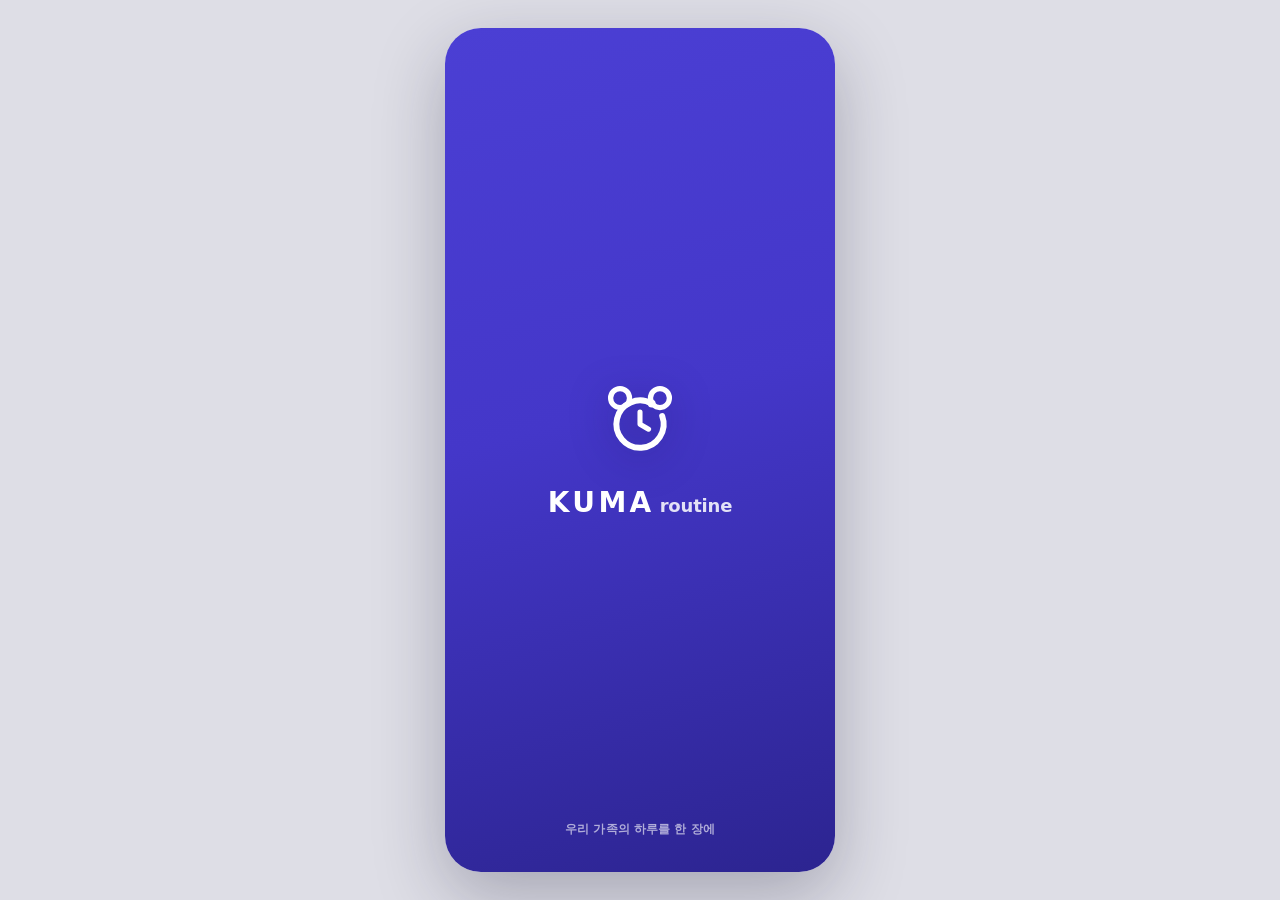
==== index.html @ b3f6759a "갤럭시 워치 지원 — 기기 알림 미러링, 워치 전용 읽기 화면" ====
<!DOCTYPE html>
<html lang="ko">
<head>
<meta charset="utf-8">
<meta name="viewport" content="width=device-width,initial-scale=1,maximum-scale=1,viewport-fit=cover">
<title>KUMA routine · 우리 가족 하루 일정</title>
<meta name="description" content="초등 아이와 학부모가 하루 일정·준비물·할 일·보상을 함께 관리하는 앱">
<meta name="theme-color" content="#4B3FD4" media="(prefers-color-scheme: light)">
<meta name="theme-color" content="#121218" media="(prefers-color-scheme: dark)">
<link rel="manifest" href="./manifest.json">
<link rel="icon" href="./pwa-icon.svg" type="image/svg+xml">
<link rel="apple-touch-icon" href="./apple-touch-icon.png">
<meta name="apple-mobile-web-app-capable" content="yes">
<meta name="apple-mobile-web-app-status-bar-style" content="black-translucent">
<meta name="apple-mobile-web-app-title" content="KUMA routine">
<style>
/* ========== TOKENS ========== */
:root{
  --ink:#17171C; --ink2:#43434E; --muted:#6E6E79; --muted-soft:#9C9CA8; --line:#EAEAF0;
  --bg:#F3F3F6; --paper:#FFFFFF;
  --indigo:#4B3FD4; --indigo-d:#3A2FB0; --indigo-s:#EEECFF;
  --orange:#FF5A00; --orange-s:#FFF0E8;
  --r-s:10px; --r-m:16px; --r-l:22px; --r-xl:28px;
  --sh-1:0 1px 2px rgba(20,20,40,.06);
  --sh-2:0 6px 18px rgba(20,20,40,.10);
  --sh-3:0 -6px 28px rgba(20,20,40,.14);
  --font:'Pretendard','Pretendard Variable',-apple-system,BlinkMacSystemFont,'Apple SD Gothic Neo','Malgun Gothic',system-ui,sans-serif;
  --gutter:64px;
  --tap:44px;
}
*{box-sizing:border-box;-webkit-tap-highlight-color:transparent}
html,body{margin:0;padding:0;height:100%}
body{
  font-family:var(--font); color:var(--ink); background:#DEDEE6;
  display:flex; align-items:center; justify-content:center;
  font-size:15px; line-height:1.45; letter-spacing:-.01em;
}
button{font-family:inherit;border:0;background:none;padding:0;color:inherit;cursor:pointer}
input,textarea,select{font-family:inherit;font-size:15px;color:inherit}

/* ========== PHONE FRAME ========== */
.phone{
  position:relative; width:390px; height:844px; max-height:100vh;
  background:var(--bg); overflow:hidden; display:flex; flex-direction:column;
  box-shadow:0 24px 70px rgba(20,20,50,.28); border-radius:36px;
  -webkit-user-select:none; user-select:none;   /* 앱 UI: 텍스트 선택 방지 */
}
.phone input,.phone textarea,.phone .memo,.phone .fm-code-box,.phone .fm-qr-link,.phone [data-selectable]{
  -webkit-user-select:text; user-select:text;
}
@media (max-width:430px),(max-height:860px){
  body{display:block}
  .phone{
    width:100%;height:100vh;height:100dvh;max-height:none;border-radius:0;box-shadow:none;
    /* 노치·상태바 안전영역 확보 */
    padding-top:env(safe-area-inset-top,0px);
    padding-left:env(safe-area-inset-left,0px);
    padding-right:env(safe-area-inset-right,0px);
  }
}

/* ========== AD ========== */
.ad{
  flex:0 0 auto; height:56px; margin:8px 10px 0; border-radius:var(--r-s);
  background:linear-gradient(180deg,#EEF0F8,#E2E5F1);
  display:flex; align-items:center; justify-content:center;
  font-weight:800; font-size:13px; letter-spacing:.22em; color:#FFF;
  text-shadow:0 1px 0 rgba(120,130,170,.55);
}

/* ========== TOPBAR ========== */
.topbar{
  flex:0 0 auto; position:relative; background:var(--paper);
  padding:10px 12px 20px; display:flex; align-items:flex-start; gap:8px; z-index:40;
}
.icobtn{
  width:44px;height:44px;border-radius:13px;border:1.5px solid var(--line);
  display:flex;align-items:center;justify-content:center;color:var(--ink2);
  background:var(--paper); transition:.16s;
}
.icobtn:active{transform:scale(.93);background:#F6F6FA}
.title-wrap{flex:1;display:flex;flex-direction:column;align-items:center;gap:6px;padding-top:3px}
.daytitle{
  font-size:26px;font-weight:800;color:var(--indigo);letter-spacing:-.02em;
  display:flex;align-items:baseline;gap:7px;line-height:1.1;
}
.daytitle .en{font-size:26px;letter-spacing:.01em}
/* 요일 캐러셀 — 제목과 한 줄로 합친 형태 */
.daybar{display:flex;align-items:center;justify-content:center;gap:10px;width:100%}
.daybar .daytitle{flex:0 0 auto}
.dots{display:flex;align-items:center;gap:0;height:40px;flex:1 1 0;min-width:0;overflow:hidden}
.dots.pre{justify-content:flex-end;
  mask-image:linear-gradient(90deg,transparent 0,rgba(0,0,0,.45) 30%,#000 100%);
  -webkit-mask-image:linear-gradient(90deg,transparent 0,rgba(0,0,0,.45) 30%,#000 100%)}
.dots.post{justify-content:flex-start;
  mask-image:linear-gradient(90deg,#000 0,rgba(0,0,0,.45) 70%,transparent 100%);
  -webkit-mask-image:linear-gradient(90deg,#000 0,rgba(0,0,0,.45) 70%,transparent 100%)}
.dots button{width:15px;height:40px;display:flex;align-items:center;justify-content:center;flex:0 0 auto;transition:.18s}
.dots button::after{content:'';width:6px;height:6px;border-radius:50%;background:#D6D6E2;transition:.2s cubic-bezier(.22,1,.36,1)}
.dots button:active::after{transform:scale(1.5);background:var(--indigo)}
.dots button.has::after{background:#BDBDCE}
.dots button.today::after{background:var(--orange);box-shadow:0 0 0 3px rgba(255,90,0,.16)}
.todaypill{
  position:absolute; left:50%; transform:translateX(-50%); bottom:-13px;
  background:var(--orange); color:#fff; font-weight:800; font-size:11.5px;
  letter-spacing:.14em; padding:0 22px; min-height:34px; display:flex; align-items:center; border-radius:20px;
  box-shadow:0 4px 12px rgba(255,90,0,.42); z-index:41;
}
.todaypill.ghost{background:#fff;color:var(--orange);border:1.5px solid var(--orange);box-shadow:var(--sh-1)}

/* ========== PROFILE STRIP ========== */
.pstrip{
  flex:0 0 auto;background:var(--paper);border-bottom:1px solid var(--line);
  padding:17px 12px 9px;display:flex;gap:8px;align-items:center;z-index:30;
}
.pstrip.hide{display:none}
/* 가족이 셋 이상이면 칩이 한 줄을 다 쓰도록 두 줄로 나눈다.
   flex-direction 만 바꾸면 형제 규칙에 밀리므로 display:block 으로 못박는다. */
.pstrip.two{display:block!important;padding:15px 12px 11px}
.pstrip.two .prow{display:flex;gap:8px;align-items:center;min-width:0;width:100%}
.pstrip.two .prow.sub{margin-top:8px;justify-content:flex-end}
.pstrip.two .prow.sub .dayprog{margin-right:auto}
.pstrip.two .pscroll{flex:1 1 auto;min-width:0}
.pscroll{flex:1;min-width:0;display:flex;gap:7px;align-items:center;overflow-x:auto;
  mask-image:linear-gradient(90deg,#000 0,#000 92%,transparent 100%);
  -webkit-mask-image:linear-gradient(90deg,#000 0,#000 92%,transparent 100%)}
.pscroll::-webkit-scrollbar{height:0}
.plabel.solo{font-size:13px;color:var(--ink2);font-weight:800;letter-spacing:-.01em}
.pchip{
  display:flex;align-items:center;gap:6px;padding:9px 14px 9px 8px;min-height:44px;border-radius:22px;
  background:#F5F5F9;border:1.5px solid transparent;font-size:13px;font-weight:800;color:var(--ink2);
  transition:.18s cubic-bezier(.22,1,.36,1);flex:0 0 auto;white-space:nowrap;
}
.pchip .pav{width:24px;height:24px;border-radius:9px;display:flex;align-items:center;justify-content:center;font-size:14px;background:#fff}
/* 선택 표시 = 테두리 + 컬러 (채움 아님) */
.pchip.on{background:var(--indigo-s);color:var(--indigo);border-color:var(--indigo);box-shadow:none}
.pchip.on .pav{background:#fff}
.pchip.on .me{opacity:.8}
.pchip .me{font-size:9.5px;font-weight:800;opacity:.65;letter-spacing:.04em}
.pstrip .plabel{font-size:10.5px;font-weight:800;color:var(--muted);letter-spacing:.02em;flex:0 0 auto;margin-right:2px}

/* ========== SCREEN ========== */
.stage{flex:1 1 auto;position:relative;overflow:hidden}
.screen{position:absolute;inset:0;overflow-y:auto;overflow-x:hidden;-webkit-overflow-scrolling:touch;display:none}
.screen.on{display:block}
.screen::-webkit-scrollbar{width:0}

/* ========== TIMETABLE ========== */
.tt{position:relative;padding:22px 14px 120px 0}
.tt-gutter{position:absolute;left:0;top:0;width:var(--gutter);height:100%;pointer-events:none}
.ampm{position:absolute;left:0;width:100%;transform:translateY(-50%)}
.ampm .hair{position:absolute;left:0;top:50%;width:390px;height:1px;background:var(--line)}
.ampm b{
  position:absolute;left:8px;display:block;font-size:11px;font-weight:700;color:var(--muted);
  background:var(--bg);padding:1px 0;white-space:nowrap;
}
.ampm b.am{top:-16px} .ampm b.pm{top:4px}

.slots{position:relative;margin-left:var(--gutter);perspective:1000px;perspective-origin:50% 42%}
.card{
  position:relative; border-radius:var(--r-l); padding:12px 16px;
  display:flex; flex-direction:column;
  background:var(--fill,#fff); color:var(--ink-c,#fff);
  box-shadow:var(--sh-1); overflow:hidden;
  transform-origin:50% 50%; will-change:transform,opacity;
  transition:box-shadow .25s ease, filter .25s ease;
}
.card + .card{margin-top:-10px}
.card.focus{box-shadow:0 14px 34px rgba(20,20,50,.20),0 2px 6px rgba(20,20,50,.08)}
.card.empty.focus{box-shadow:0 8px 20px rgba(20,20,50,.10)}
.card:active{filter:brightness(.94)}
.card.empty{
  background:var(--paper); color:var(--muted); border:1.5px solid #EFEFF4;
  align-items:center; justify-content:center; box-shadow:none;
}
.card.empty .t{font-size:17px;font-weight:700;color:#C6C6D0}
.card.ghost-top{background:transparent;border:1.5px dashed #E2E2EA;box-shadow:none}

.card .row{display:flex;align-items:center;gap:8px;width:100%}
.card .bell{width:42px;height:42px;flex:0 0 auto;opacity:.85;display:flex;align-items:center;justify-content:center;margin:-10px;border-radius:12px;transition:.15s;color:inherit}
.card .bell svg{width:21px;height:21px}
.card .bell.off{opacity:.3}
.card .bell:active{background:rgba(255,255,255,.3);transform:scale(.88)}
.card .t{font-size:19px;font-weight:800;letter-spacing:-.01em}
.card .nm{font-size:19px;font-weight:800;letter-spacing:-.02em;max-width:100%;
  display:-webkit-box;-webkit-line-clamp:2;-webkit-box-orient:vertical;overflow:hidden;word-break:keep-all}
.card.reg .nm{width:100%;padding:0 2px}
/* 짧은 일정: 시간과 제목을 한 줄로 */
.card.slim{flex-direction:row;align-items:center;justify-content:flex-start;gap:9px;padding:8px 14px;text-align:left}
.card.slim .row{width:auto;flex:0 0 auto}
.card.slim .t{font-size:15px}
.card.slim .nm{width:auto;flex:1;min-width:0;font-size:15.5px;-webkit-line-clamp:1;text-align:left;padding:0}
.card.slim .bell{position:static!important;width:32px;height:32px;margin:-6px -2px -6px -8px}
.card.slim .row{gap:4px}
.card.slim .bell svg{width:17px;height:17px}
.card.slim .rsz,.card.slim .mid{display:none}
.card.slim + .card.slim{margin-top:-4px}
.card.hashint{padding-bottom:30px}
.card.tall.hashint{padding-bottom:12px}
.card.tall .nm{-webkit-line-clamp:3;text-align:right}
.card .mid{font-size:11.5px;font-weight:700;opacity:.62;align-self:center;margin:auto 0;letter-spacing:.01em}
.card.reg{align-items:center;justify-content:center;text-align:center;gap:2px}
.card.reg .row{justify-content:center}
.card.reg .bell{position:absolute;left:14px;top:12px}
.card.tall{justify-content:space-between}
.card.tall .nm{align-self:flex-end;opacity:.9}
.card.tall .row{justify-content:flex-start}

.card .memo{
  width:100%; margin-top:10px; background:rgba(255,255,255,.62); color:var(--ink);
  border-radius:14px; padding:11px 13px; font-size:13px; line-height:1.55;
  display:none; text-align:left; backdrop-filter:blur(2px);
}
.card.open .memo,.card.imminent .memo{display:block}
.card .memo .lb{font-size:10.5px;font-weight:800;letter-spacing:.1em;color:var(--ink2);opacity:.75;display:block;margin-bottom:4px}
.card .chips{display:flex;flex-wrap:wrap;gap:5px;margin-top:7px}
.chip{background:rgba(0,0,0,.06);border-radius:8px;padding:3px 9px;font-size:12px;font-weight:700}
.chip.done{opacity:.4;text-decoration:line-through}

.morebtn{
  position:absolute;right:8px;top:8px;width:38px;height:34px;border-radius:11px;
  display:flex;align-items:center;justify-content:center;font-size:19px;font-weight:800;
  line-height:0;color:inherit;opacity:.62;transition:.15s;z-index:5;
}
.morebtn:active{background:rgba(255,255,255,.32);opacity:1;transform:scale(.92)}
.card.open,.card.imminent{padding-bottom:40px}
.card.open .morebtn,.card.imminent .morebtn{top:auto;bottom:3px;right:6px}
.card.open .rsz,.card.imminent .rsz{bottom:9px}
.badge-soon{
  position:absolute;right:14px;top:12px;background:var(--orange);color:#fff;
  font-size:10px;font-weight:800;letter-spacing:.06em;padding:3px 9px;border-radius:20px;
  animation:pulse 1.8s ease-in-out infinite;
}
@keyframes pulse{0%,100%{box-shadow:0 0 0 0 rgba(255,90,0,.5)}50%{box-shadow:0 0 0 7px rgba(255,90,0,0)}}
.card.imminent{box-shadow:0 0 0 2.5px var(--orange),var(--sh-2);z-index:30!important}
.card.locked{background:#EFEFF4;color:#9A9AA8;border:1.5px dashed #D8D8E2;align-items:center;justify-content:center;box-shadow:none}
.card .expand{position:absolute;right:16px;bottom:15px;opacity:.55;font-size:10.5px;font-weight:700}
.card.tall .expand{right:auto;left:16px;bottom:17px}

.nowline{position:absolute;left:0;right:0;height:0;z-index:35;pointer-events:none}
.nowline .ln{position:absolute;left:calc(var(--gutter) - 4px);right:0;top:-1.5px;height:3px;background:var(--orange);border-radius:2px}
.nowline .cp{
  position:absolute;left:0;top:-13px;background:var(--orange);color:#fff;
  font-size:12.5px;font-weight:800;font-variant-numeric:tabular-nums;
  padding:4px 10px;border-radius:16px;box-shadow:0 3px 10px rgba(255,90,0,.4);
}

/* ========== GENERIC UI ========== */
.sec{padding:18px 18px 0}
.sec-h{display:flex;align-items:center;justify-content:space-between;margin-bottom:12px}
.sec-h h2{margin:0;font-size:20px;font-weight:800;letter-spacing:-.02em}
.sec-h .sub{font-size:12.5px;color:var(--muted);font-weight:600}
.panel{background:var(--paper);border-radius:var(--r-l);padding:16px;box-shadow:var(--sh-1)}
.btn{
  height:var(--tap);padding:0 18px;border-radius:14px;background:var(--indigo);color:#fff;
  font-weight:800;font-size:15px;display:inline-flex;align-items:center;justify-content:center;gap:6px;
  transition:.15s;
}
.btn:active{transform:scale(.96)}
/* 액션 버튼 체계
   주요 액션 = 인디고 채움 / 보조 = 중립 채움 / 위험 = 빨강 채움
   오렌지는 버튼이 아니라 '지금·시간' 강조에만 쓴다 */
.btn{box-shadow:0 3px 12px rgba(75,63,212,.26)}
.btn.ghost{background:var(--indigo-s);color:var(--indigo);box-shadow:none}
.btn.warm{background:var(--indigo);box-shadow:0 3px 12px rgba(75,63,212,.26)}
.btn.line{background:#ECECF3;border:0;color:var(--ink2);box-shadow:none}
.btn.danger{background:#E0483C;color:#fff;box-shadow:0 3px 12px rgba(224,72,60,.26)}
.btn.full{width:100%}
.btn[disabled]{opacity:.4;pointer-events:none}
.pill{display:inline-flex;align-items:center;gap:5px;padding:5px 11px;border-radius:20px;font-size:12px;font-weight:800}

/* toast */
.toast{
  position:absolute;left:50%;bottom:96px;transform:translate(-50%,14px);
  background:rgba(23,23,28,.94);color:#fff;padding:11px 18px;border-radius:22px;
  font-size:13.5px;font-weight:700;opacity:0;pointer-events:none;transition:.26s;z-index:200;
  max-width:82%;text-align:center;
}
.toast.on{opacity:1;transform:translate(-50%,0)}

/* sheet */
.scrim{position:absolute;inset:0;background:rgba(18,18,32,.42);opacity:0;pointer-events:none;transition:.24s;z-index:100;backdrop-filter:blur(1px)}
.scrim.on{opacity:1;pointer-events:auto}
.sheet{
  position:absolute;left:0;right:0;bottom:0;background:var(--paper);
  border-radius:26px 26px 0 0;box-shadow:var(--sh-3);z-index:110;
  transform:translateY(102%);transition:transform .3s cubic-bezier(.22,1,.36,1);
  max-height:88%;display:flex;flex-direction:column;
}
.sheet.on{transform:translateY(0)}
.sheet .grab{width:38px;height:4px;border-radius:3px;background:#E2E2EA;margin:10px auto 2px;flex:0 0 auto}
.sheet .sh-h{padding:8px 20px 4px;display:flex;align-items:center;justify-content:space-between;flex:0 0 auto}
.sheet .sh-h h3{margin:0;font-size:19px;font-weight:800}
.sheet .sh-b{padding:12px 20px 20px;overflow-y:auto}
.sheet .sh-f{padding:12px 20px calc(20px + env(safe-area-inset-bottom));border-top:1px solid var(--line);display:flex;gap:9px;flex:0 0 auto}

.field{margin-bottom:15px}
.field label{display:block;font-size:12px;font-weight:800;color:var(--ink2);margin-bottom:7px;letter-spacing:-.01em}
.inp{
  width:100%;height:46px;border-radius:13px;border:1.5px solid var(--line);background:#FAFAFC;
  padding:0 13px;font-weight:600;outline:none;transition:.15s;
}
.inp:focus{border-color:var(--indigo);background:#fff}
textarea.inp{height:78px;padding:12px 13px;resize:none;line-height:1.5}
.two{display:grid;grid-template-columns:1fr 1fr;gap:10px}
.swatches{display:flex;gap:9px;flex-wrap:wrap}
.sw{width:38px;height:38px;border-radius:12px;border:3px solid transparent;transition:.15s}
.sw.on{border-color:var(--ink);transform:scale(1.08)}
.toggle-row{display:flex;align-items:center;justify-content:space-between;padding:11px 0;border-bottom:1px solid var(--line)}
.toggle-row:last-child{border-bottom:0}
.toggle-row .tl{font-size:14.5px;font-weight:700}
.toggle-row .td{font-size:11.5px;color:var(--muted);font-weight:600;margin-top:1px}
.sw-tog{width:48px;height:28px;border-radius:16px;background:#DEDEE6;position:relative;transition:.2s;flex:0 0 auto}
.sw-tog::before{content:'';position:absolute;left:-8px;right:-8px;top:-9px;bottom:-9px}
.sw-tog::after{content:'';position:absolute;top:3px;left:3px;width:22px;height:22px;border-radius:50%;background:#fff;box-shadow:var(--sh-1);transition:.2s cubic-bezier(.3,1.4,.5,1)}
.sw-tog.on{background:var(--indigo)}
.sw-tog.on::after{transform:translateX(20px)}
.sw-tog.warm.on{background:var(--orange)}

/* ========== TABBAR ========== */
.tabbar{
  flex:0 0 auto;background:rgba(255,255,255,.94);backdrop-filter:blur(14px);
  border-top:1px solid var(--line);display:flex;z-index:60;
  padding-bottom:env(safe-area-inset-bottom);
}
.tab{flex:1;height:62px;display:flex;flex-direction:column;align-items:center;justify-content:center;gap:2px;color:#9E9EAE;transition:.18s;position:relative}
.tab.on{color:var(--indigo)}
/* 선택 표시 = 테두리 + 컬러 (채움 아님) */
.tab .tico{
  width:50px;height:28px;border-radius:14px;display:flex;align-items:center;justify-content:center;
  position:relative;transition:.22s cubic-bezier(.22,1,.36,1);
  box-shadow:inset 0 0 0 0 var(--indigo);
}
.tab.on .tico{box-shadow:inset 0 0 0 1.7px var(--indigo);background:var(--indigo-s)}
.tab:active .tico{transform:scale(.9)}
.tab .tlb{font-size:10.5px;font-weight:800;letter-spacing:-.01em}
.tab.on .tlb{font-weight:800}
.tab .cnt{position:absolute;top:-3px;right:2px;background:var(--orange);color:#fff;font-size:9.5px;font-weight:800;min-width:16px;height:16px;border-radius:9px;display:flex;align-items:center;justify-content:center;padding:0 4px}

/* drawer */
.drawer{
  position:absolute;left:0;top:0;bottom:0;width:290px;background:var(--paper);z-index:120;
  transform:translateX(-102%);transition:transform .3s cubic-bezier(.22,1,.36,1);
  box-shadow:8px 0 34px rgba(20,20,50,.18);display:flex;flex-direction:column;
}
.drawer.on{transform:translateX(0)}
.who{padding:20px 20px 16px;background:linear-gradient(140deg,var(--indigo),#6D5CF0);color:#fff}
.who .brand{font-size:13px;font-weight:600;letter-spacing:.09em;opacity:.78;margin-bottom:14px;text-transform:uppercase}
.who .brand b{font-weight:800;letter-spacing:.03em}
.who .av{width:52px;height:52px;border-radius:18px;background:rgba(255,255,255,.22);display:flex;align-items:center;justify-content:center;font-size:26px}
.who .nm{font-size:19px;font-weight:800;margin-top:10px}
.who .rl{font-size:12px;opacity:.85;font-weight:600}
.dr-list{padding:12px 12px;overflow-y:auto;flex:1}
.dr-item{display:flex;align-items:center;gap:11px;padding:12px 12px;border-radius:14px;font-weight:700;font-size:14.5px;transition:.15s;width:100%;text-align:left}
.dr-item:active{background:#F4F4F8}
.dr-item .em{width:26px;text-align:center;font-size:17px}
.hr{height:1px;background:var(--line);margin:8px 12px}

.empty-note{text-align:center;padding:34px 20px;color:var(--muted);font-size:13.5px;font-weight:600}
.empty-note .big{font-size:34px;display:block;margin-bottom:8px}

.tt-empty{
  position:absolute;left:0;right:0;top:34%;transform:translateY(-20px);text-align:center;padding:0 34px;
  pointer-events:none;animation:fadeUp .4s cubic-bezier(.22,1,.36,1) both;
}
.tt-empty .big{font-size:40px;display:block;margin-bottom:12px;opacity:.55}
.tt-empty b{display:block;font-size:16.5px;font-weight:800;color:var(--ink2)}
.tt-empty p{margin:8px 0 18px;font-size:13px;line-height:1.6;color:var(--muted);font-weight:600}
.tt-empty .btn{pointer-events:auto}
@keyframes fadeUp{from{opacity:0;transform:translateY(-6px)}to{opacity:1;transform:translateY(-20px)}}

/* ========== VIEW SEGMENT (일/주) ========== */
.vseg{flex:0 0 auto;display:flex;background:#EFEFF4;border-radius:12px;padding:3px}
.vseg button{padding:0 15px;min-height:34px;min-width:44px;border-radius:9px;font-size:12.5px;font-weight:800;color:var(--muted);transition:.18s}
.vseg button.on{background:#fff;color:var(--indigo);box-shadow:var(--sh-1)}

/* ========== WEEK VIEW ========== */
.wk{padding:16px 12px 110px}
.wk-head{display:flex;gap:4px;margin-bottom:8px;position:sticky;top:0;background:var(--bg);padding:4px 4px 6px 30px;z-index:5}
.wk-head .wcol{flex:1;text-align:center}
.wk-head .wd{font-size:12px;font-weight:800;color:var(--ink2)}
.wk-head .wn{font-size:9.5px;font-weight:800;color:var(--muted);letter-spacing:.04em}
.wk-head .wcol.today .wd{color:var(--orange)}
.wk-head .wcol.today .wn{color:var(--orange);opacity:.75}
.wk-head .wcol.sun .wd{color:#E0574B}
.wk-grid{position:relative;display:flex;gap:4px;background:var(--paper);border-radius:var(--r-m);padding:6px 4px 6px 30px;box-shadow:var(--sh-1);overflow:hidden}
.wk-col{flex:1;position:relative}
.wk-col.today{background:linear-gradient(180deg,rgba(255,90,0,.06),rgba(255,90,0,0));border-radius:10px}
.wk-ev{
  position:absolute;left:1px;right:1px;border-radius:7px;padding:4px 3px 3px;
  font-size:9.5px;font-weight:800;line-height:1.15;overflow:hidden;
  background:var(--fill);color:var(--ink-c);text-align:center;
  transition:transform .16s cubic-bezier(.22,1,.36,1);
}
.wk-ev:active{transform:scale(.94)}
.wk-ev .wt{font-size:8px;opacity:.72;font-weight:800;display:block}
.wk-ev.tiny{padding:2px;font-size:8.5px;line-height:1.05}
.wk-ev.tiny .wt{display:none}
.wk-ev.micro{padding:0;font-size:0;min-height:5px;border-radius:4px}
.wk-ev.micro .wt,.wk-ev.micro .rep-dot{display:none}
.wk-ev.wdone{filter:saturate(.4) brightness(1.06)}
.wk-ev.wdone::after{content:'✓';position:absolute;left:2px;top:1px;font-size:9px;font-weight:800;opacity:.85}
.wk-more{
  position:absolute;left:1px;right:1px;bottom:2px;min-height:20px;border-radius:7px;
  background:var(--ink);color:#fff;font-size:9.5px;font-weight:800;opacity:.78;z-index:5;
  display:flex;align-items:center;justify-content:center;transition:.15s;
}
.wk-more:active{opacity:1;transform:scale(.94)}
.wk-ev.lock{background:#EFEFF4;color:#9A9AA8;border:1px dashed #D8D8E2}
.wk-hours{position:absolute;left:0;right:0;top:0;bottom:0;pointer-events:none}
.wk-hours{left:24px;right:4px}
.wk-hours i{position:absolute;left:0;right:0;height:1px;background:#F1F1F6}
.wk-lb{position:absolute;left:0;top:0;bottom:0;width:30px;pointer-events:none;z-index:4}
.wk-lb b{position:absolute;left:3px;font-size:9px;font-weight:800;color:#9E9EAD;transform:translateY(-50%);white-space:nowrap}
.wk-now{position:absolute;left:24px;right:4px;height:2px;background:var(--orange);z-index:6;pointer-events:none;border-radius:2px}
.wk-now::after{content:'';position:absolute;left:-2px;top:-3px;width:8px;height:8px;border-radius:50%;background:var(--orange)}
.wk-legend{display:flex;flex-wrap:wrap;gap:6px;margin-top:12px}
.wk-sum{margin-top:14px;display:grid;grid-template-columns:repeat(3,1fr);gap:8px}
.wk-sum div{background:var(--paper);border-radius:14px;padding:12px 8px;text-align:center;box-shadow:var(--sh-1)}
.wk-sum b{display:block;font-size:19px;font-weight:800;color:var(--indigo)}
.wk-sum span{font-size:10.5px;font-weight:700;color:var(--muted)}

/* ========== 요일 전환 슬라이드 ========== */
@keyframes slideInL{
  from{opacity:0;transform:translateX(38px) scale(.985)}
  to{opacity:1;transform:none}
}
@keyframes slideInR{
  from{opacity:0;transform:translateX(-38px) scale(.985)}
  to{opacity:1;transform:none}
}
.slide-l{animation:slideInL .34s cubic-bezier(.22,1,.36,1) both}
.slide-r{animation:slideInR .34s cubic-bezier(.22,1,.36,1) both}
/* 더 갈 곳이 없을 때 살짝 튕긴다 */
@keyframes bncL{0%{transform:translateX(0)}45%{transform:translateX(-14px)}100%{transform:translateX(0)}}
@keyframes bncR{0%{transform:translateX(0)}45%{transform:translateX(14px)}100%{transform:translateX(0)}}
.bnc-l{animation:bncL .28s cubic-bezier(.22,1,.36,1) both}
.bnc-r{animation:bncR .28s cubic-bezier(.22,1,.36,1) both}
@media (prefers-reduced-motion:reduce){
  .slide-l,.slide-r,.bnc-l,.bnc-r{animation:none}
}

/* 다음 주를 보고 있을 때의 표시 */
.wkpill{
  display:inline-flex;align-items:center;gap:5px;padding:5px 11px;border-radius:13px;
  background:var(--indigo-s);color:var(--indigo);font-size:11px;font-weight:800;letter-spacing:.01em;
  border:1.4px solid var(--indigo);
}
.wkpill.now{background:transparent;color:var(--muted);border-color:var(--line)}
.wknav{display:flex;gap:7px;align-items:center;flex:0 0 auto}
.wknav button{
  padding:6px 12px;border-radius:13px;border:1.5px solid var(--line);background:transparent;
  font-size:11.5px;font-weight:800;color:var(--muted);cursor:pointer;
  transition:.18s cubic-bezier(.22,1,.36,1);white-space:nowrap;
}
.wknav button.on{border-color:var(--indigo);background:var(--indigo-s);color:var(--indigo)}
#phone.th-dark .wknav button{border-color:#33333F}
#phone.th-dark .wknav button.on{border-color:#7A6EEA;background:rgba(122,110,234,.16);color:#B7AEFF}

/* ========== SCHEDULE DONE ========== */
.card.evdone{filter:saturate(.55) brightness(1.04)}
.card.evdone .nm{text-decoration:line-through;text-decoration-thickness:2px;opacity:.66}
.card.evdone .t{opacity:.62}
.card.evdone .expand{right:auto;left:16px}
.card.tall.evdone .expand{left:auto;right:16px}
.donestamp{
  position:absolute;right:12px;top:50%;transform:translateY(-50%) rotate(-8deg);
  width:44px;height:44px;border-radius:50%;display:flex;align-items:center;justify-content:center;
  color:#1E7A50;background:rgba(255,255,255,.82);box-shadow:0 3px 10px rgba(20,60,40,.18);
  z-index:6;pointer-events:none;animation:stampIn .38s cubic-bezier(.34,1.56,.64,1) both;
}
.donestamp svg{width:22px;height:22px}
.card.tall .donestamp{right:16px;top:auto;bottom:14px;transform:rotate(-8deg)}
.card.incol .donestamp{width:26px;height:26px;right:5px;top:5px;transform:rotate(-8deg)}
.card.incol .donestamp svg{width:14px;height:14px}
.card.slim .donestamp{width:28px;height:28px;right:8px}
.card.slim .donestamp svg{width:15px;height:15px}
@keyframes stampIn{0%{opacity:0;transform:translateY(-50%) rotate(-30deg) scale(.4)}
  100%{opacity:1;transform:translateY(-50%) rotate(-8deg) scale(1)}}
.gobtn{
  width:100%;margin-top:10px;min-height:44px;border-radius:14px;
  background:rgba(255,255,255,.72);color:var(--ink);font-size:14px;font-weight:800;
  display:flex;align-items:center;justify-content:center;gap:8px;transition:.18s cubic-bezier(.22,1,.36,1);
}
.gobtn:active{transform:scale(.97)}
.gobtn .ck{width:20px;height:20px;border-radius:7px;border:2px solid currentColor;opacity:.4;position:relative;transition:.18s}
.gobtn.on{background:#3FBF7F;color:#fff}
.gobtn.on .ck{background:#fff;border-color:#fff;opacity:1}
.gobtn.on .ck::after{content:'';position:absolute;left:5.4px;top:1.6px;width:5px;height:10px;
  border:solid #2A9E67;border-width:0 2.4px 2.4px 0;transform:rotate(45deg)}

/* 하루 진행률 */
.dayprog{display:flex;align-items:center;gap:7px;flex:0 0 auto;font-size:10.5px;font-weight:800;color:var(--ink2)}
.dayprog .tk{width:44px;height:5px;border-radius:3px;background:#E4E4EC;overflow:hidden}
.dayprog .fl{height:100%;border-radius:3px;background:#3FBF7F;transition:width .4s cubic-bezier(.22,1,.36,1)}
.dayprog.all{color:#1E7A50}

/* ========== OVERLAP CLUSTER ========== */
.cluster{position:relative;margin-top:-10px}
.cluster:first-child{margin-top:0}
.cluster .card{margin-top:0!important}
.cluster-tag{
  position:absolute;right:6px;top:0;z-index:40;
  background:var(--ink);color:#fff;font-size:9.5px;font-weight:800;letter-spacing:.02em;
  padding:2px 8px;border-radius:20px;opacity:.72;pointer-events:none;
}
.card.incol{border-radius:16px;padding:7px 9px}
.card.incol .t{font-size:13.5px}
.card.incol .nm{font-size:13px;-webkit-line-clamp:2;line-height:1.2}
.card.incol .bell{width:30px;height:30px;margin:-5px -4px -5px -5px}
.card.incol .bell svg{width:16px;height:16px}
.card.incol .expand,.card.incol .mid,.card.incol .rsz,.card.incol .memo{display:none}
.card.incol.open,.card.incol.imminent{padding-bottom:9px}
.card.incol.imminent{box-shadow:0 0 0 2px var(--orange),var(--sh-2)}
.dot-soon{position:absolute;right:7px;top:7px;width:7px;height:7px;border-radius:50%;background:var(--orange);
  box-shadow:0 0 0 2px rgba(255,255,255,.75);animation:pulse 1.8s ease-in-out infinite}

/* 일정 상세 시트 */
.ds-hero{background:var(--fill);color:var(--ink-c);border-radius:var(--r-l);padding:16px 18px;margin:-2px 0 4px}
.ds-time{font-size:12.5px;font-weight:800;opacity:.78;letter-spacing:.01em}
.ds-name{font-size:22px;font-weight:800;letter-spacing:-.02em;margin-top:3px;line-height:1.3}
.ds-meta{font-size:11.5px;font-weight:700;opacity:.72;margin-top:6px}

/* ========== DRAG TO MOVE / RESIZE ========== */
.card.dragging{z-index:200!important;box-shadow:0 22px 50px rgba(20,20,50,.32)!important;opacity:.97!important;
  transition:none!important;cursor:grabbing;overflow:visible!important}
.slots.dragmode .card:not(.dragging){opacity:.5!important;filter:saturate(.7)}
.dragtip{
  position:absolute;left:50%;top:-3px;transform:translate(-50%,-100%);
  background:#4B3FD4;color:#fff;font-size:14px;font-weight:800;padding:7px 15px;border-radius:16px;
  white-space:nowrap;pointer-events:none;z-index:6;
  letter-spacing:-.01em;font-variant-numeric:tabular-nums;
  box-shadow:0 6px 18px rgba(30,20,90,.34);
  text-shadow:0 1px 1px rgba(0,0,0,.22);
}
.dragtip::after{content:'';position:absolute;left:50%;bottom:-5px;transform:translateX(-50%);
  border:6px solid transparent;border-top-color:#4B3FD4;border-bottom:0}
.dragbar{
  background:linear-gradient(180deg,rgba(40,30,140,.94),rgba(40,30,140,0));
  text-shadow:0 1px 2px rgba(0,0,0,.3);font-size:12.5px;
}
.rsz{
  position:absolute;left:50%;bottom:2px;transform:translateX(-50%);
  width:52px;height:20px;display:flex;align-items:center;justify-content:center;
  cursor:ns-resize;opacity:0;transition:opacity .2s;z-index:5;
}
.rsz::before{content:'';width:34px;height:4px;border-radius:3px;background:currentColor;opacity:.42}
.card.open .rsz,.card.imminent .rsz,.card.showhandle .rsz{opacity:1}

.ghostslot{
  position:absolute;left:0;right:0;border-radius:var(--r-l);
  border:2.5px dashed var(--indigo);background:var(--indigo-s);opacity:.6;z-index:1;pointer-events:none;
  transition:top .08s linear,height .08s linear;
}
.dragbar{
  position:absolute;left:0;right:0;top:0;height:34px;z-index:210;pointer-events:none;
  display:flex;align-items:center;justify-content:center;gap:6px;
  background:linear-gradient(180deg,var(--indigo),rgba(75,63,212,0));
  color:#fff;font-size:11.5px;font-weight:800;padding-bottom:8px;
  opacity:0;transition:opacity .2s;
}
.dragbar.on{opacity:1}

/* ========== REPEAT BADGE ========== */
.rep-ico{display:inline-flex;vertical-align:-2px;margin-right:3px;opacity:.7}
.wk-ev .rep-dot{position:absolute;right:2px;top:2px;width:4px;height:4px;border-radius:50%;background:currentColor;opacity:.6}

/* ========== CONTEXT MENU ========== */
.ctx{position:absolute;z-index:150;background:#FFFFFF;
  border-radius:16px;box-shadow:0 12px 40px rgba(20,20,50,.24);overflow:hidden;min-width:186px;
  transform:scale(.9);opacity:0;transform-origin:top center;transition:.18s cubic-bezier(.22,1,.36,1)}
.ctx.on{transform:scale(1);opacity:1}
.ctx button{display:flex;align-items:center;gap:11px;width:100%;padding:12px 15px;font-size:14px;font-weight:700;text-align:left;transition:.12s}
.ctx button:active{background:#F2F2F7}
.ctx button + button{border-top:1px solid #F0F0F5}
.ctx button.danger{color:#D8453A}
.ctx .ico{width:18px;text-align:center;font-size:15px}
.ctx-head{padding:11px 15px 9px;background:#F7F7FB;font-size:11px;font-weight:800;color:var(--muted);letter-spacing:.02em}

/* ========== SUPPLY CHECK ========== */
.chip.pk{cursor:pointer;user-select:none;transition:.16s cubic-bezier(.22,1,.36,1);display:inline-flex;align-items:center;gap:4px;padding:5px 10px;min-height:28px}
.chip.pk:active{transform:scale(.93)}
.chip.pk .bx{width:13px;height:13px;border-radius:4px;border:1.7px solid currentColor;opacity:.4;flex:0 0 auto;position:relative}
.chip.pk.ok{background:rgba(63,191,127,.16);color:#1E7A50;opacity:1}
.chip.pk.ok .bx{background:#3FBF7F;border-color:#3FBF7F;opacity:1}
.chip.pk.ok .bx::after{content:'';position:absolute;left:3.6px;top:.6px;width:3.6px;height:7px;border:solid #fff;border-width:0 1.9px 1.9px 0;transform:rotate(45deg)}
.chip.pk.ok .tx{text-decoration:line-through;opacity:.62}
.prep-bar{display:flex;align-items:center;gap:7px;margin-top:9px;font-size:11px;font-weight:800;color:var(--ink2)}
.prep-bar .track{flex:1;height:5px;border-radius:3px;background:rgba(0,0,0,.10);overflow:hidden}
.prep-bar .fill{height:100%;background:#3FBF7F;border-radius:3px;transition:width .35s cubic-bezier(.22,1,.36,1)}
.prep-bar.done{color:#1E7A50}
</style>
</head>
<body>
<div class="phone" id="phone">

  <div class="ad">AD</div>

  <header class="topbar">
    <button class="icobtn" id="btnMenu" aria-label="메뉴">
      <svg width="18" height="14" viewBox="0 0 18 14" fill="none"><path d="M1 1h16M1 7h16M1 13h16" stroke="currentColor" stroke-width="2" stroke-linecap="round"/></svg>
    </button>
    <div class="title-wrap">
      <button class="daytitle" id="btnDay"><span id="ttKo">월</span><span class="en" id="ttEn">MON</span></button>
      <div class="dots" id="dots"></div>
    </div>
    <button class="icobtn" id="btnAdd" aria-label="일정 추가">
      <svg width="18" height="18" viewBox="0 0 18 18" fill="none"><path d="M9 1v16M1 9h16" stroke="currentColor" stroke-width="2" stroke-linecap="round"/></svg>
    </button>
    <button class="todaypill" id="btnToday">TODAY</button>
  </header>

  <div class="pstrip" id="pstrip"></div>

  <div class="stage" id="stage">
    <section class="screen on" id="sc-time"></section>
    <section class="screen" id="sc-todo"></section>
    <section class="screen" id="sc-reward"></section>
    <section class="screen" id="sc-family"></section>
  </div>

  <nav class="tabbar" id="tabbar"></nav>

  <div class="scrim" id="scrim"></div>
  <aside class="drawer" id="drawer"></aside>
  <div class="sheet" id="sheet"><div class="grab"></div><div class="sh-h"><h3 id="shTitle"></h3></div><div class="sh-b" id="shBody"></div><div class="sh-f" id="shFoot"></div></div>
  <div class="toast" id="toast"></div>
</div>

<script>
/* ================= APP CORE ================= */
const DAYS=[['일','SUN'],['월','MON'],['화','TUE'],['수','WED'],['목','THU'],['금','FRI'],['토','SAT']];
const PALETTE=[
  {k:'sand', fill:'#C9B08A', ink:'#FFFFFF'},
  {k:'wheat',fill:'#DCC9A2', ink:'#FFFFFF'},
  {k:'lime', fill:'#B6DD6E', ink:'#4A6B12'},
  {k:'blue', fill:'#7B96EF', ink:'#1B2E75'},
  {k:'sky',  fill:'#55D2F5', ink:'#0B5A75'},
  {k:'pink', fill:'#EEB6EC', ink:'#7A2A75'},
  {k:'coral',fill:'#FFB4A2', ink:'#8C3620'},
  {k:'sun',  fill:'#FFD166', ink:'#7A5300'},
  {k:'mint', fill:'#A5E6C6', ink:'#186147'}
];
const CFILL=k=>(PALETTE.find(p=>p.k===k)||PALETTE[0]);
const PX_H=96, DAY_S=6*60, DAY_E=23*60;

/* 사용자 입력을 innerHTML에 넣기 전 반드시 통과시킬 것 */
const esc=s=>String(s==null?'':s).replace(/[&<>"']/g,c=>({'&':'&amp;','<':'&lt;','>':'&gt;','"':'&quot;',"'":'&#39;'}[c]));
window.esc=esc;
const pad=n=>String(n).padStart(2,'0');
const toMin=s=>{const[a,b]=s.split(':').map(Number);return a*60+b};
const toStr=m=>pad(Math.floor(m/60))+':'+pad(m%60);
const disp=m=>{let h=Math.floor(m/60),x=h%12;if(x===0)x=12;return x+':'+pad(m%60)};
const uid=()=>Math.random().toString(36).slice(2,9);

/* ── 역할과 권한 ────────────────────────────────────────────────
   역할은 사람에 붙는다. 기기에 붙지 않는다.
   마스터는 그룹에 정확히 한 명이며, 마스터만 권한을 조절할 수 있다.
   perm 이 null 이면 역할 프리셋을 그대로 따른다. */
const PERM_KEYS={
  setCoin:      {t:'코인·보상 걸기',      d:'아이 할 일에 코인을 붙일 수 있어요'},
  editOthers:   {t:'다른 사람 일정 보기·편집', d:'가족의 일정을 열어보고 고칠 수 있어요'},
  approveReward:{t:'보상 승인',          d:'아이가 신청한 보상을 확인해 줄 수 있어요'},
  invite:       {t:'가족 초대하기',       d:'새 가족에게 초대 코드를 발급할 수 있어요'},
  manageMembers:{t:'프로필·권한 관리',    d:'마스터만 할 수 있어요'}
};
const PERM_PRESET={
  master:{setCoin:1,editOthers:1,approveReward:1,invite:1,manageMembers:1},
  parent:{setCoin:1,editOthers:1,approveReward:1,invite:1,manageMembers:0},
  child: {setCoin:0,editOthers:0,approveReward:0,invite:0,manageMembers:0}
};
const ROLE_LABEL={master:'마스터',parent:'부모',child:'아이'};
window.PERM_KEYS=PERM_KEYS; window.PERM_PRESET=PERM_PRESET; window.ROLE_LABEL=ROLE_LABEL;

const SEED={
  onboarded:false,
  theme:'light',
  /* 이 기기의 주인. 동기화되지 않는다 — 기기마다 다른 사람이기 때문. */
  meId:'m1',
  members:[
    {id:'m1',name:'아이',emoji:'🐣',role:'child', uid:null,perm:null,color:'#7B96EF'},
    {id:'m2',name:'부모',emoji:'🌷',role:'master',uid:null,perm:null,color:'#EEB6EC'}
  ],
  inviteCode:'HRK-4821',
  coins:0,
  reward:{mode:'game',realBenefit:'주말 놀이공원 가기',cost:80,tier:null,history:[]},
  schedules:{m1:{},m2:{}},
  todos:[]
};

/* 둘러보기용 예시 데이터 — 온보딩에서 선택했을 때만 주입한다 */
const DEMO={
  schedules:{
   m1:{
    1:[
      {id:'s1',s:'07:00',e:'08:00',t:'기상',c:'sand',alarm:false,memo:'이불 정리하고 물 한 컵 마시기',items:[],secret:false},
      {id:'s2',s:'08:00',e:'13:00',t:'학교',c:'wheat',alarm:false,repeat:true,memo:'5교시 · 급식 있음',items:['실내화','알림장','물통'],secret:false},
      {id:'s3',s:'14:00',e:'15:00',t:'피아노',c:'lime',alarm:true,repeat:true,memo:'체르니 30-12번 연습해가기',items:['악보','연습노트'],secret:false},
      {id:'s4',s:'15:30',e:'16:30',t:'태권도',c:'blue',alarm:true,repeat:true,memo:'이번 주 승급 심사 준비',items:['도복','띠','물통'],secret:false},
      {id:'s5',s:'16:30',e:'17:30',t:'댄스',c:'sky',alarm:true,memo:'발표회 안무 2절까지',items:['댄스화','수건'],secret:false},
      {id:'s6',s:'19:00',e:'20:00',t:'생일선물 사기',c:'coral',alarm:false,memo:'아빠 생일 선물 몰래 사러 가기 🤫',items:[],secret:true,owner:'m2'},
      {id:'s7',s:'21:30',e:'22:30',t:'취침',c:'pink',alarm:true,repeat:true,memo:'양치 · 내일 준비물 챙기기',items:[],secret:false}
    ],
    2:[
      {id:'s8',s:'07:00',e:'08:00',t:'기상',c:'sand',alarm:false,memo:'',items:[],secret:false},
      {id:'s9',s:'08:00',e:'13:00',t:'학교',c:'wheat',alarm:false,memo:'체육 있는 날',items:['체육복'],secret:false},
      {id:'s10',s:'15:00',e:'16:00',t:'수영',c:'sky',alarm:true,memo:'자유형 25m 도전',items:['수영복','수경','수건'],secret:false},
      {id:'s11',s:'21:30',e:'22:30',t:'취침',c:'pink',alarm:true,memo:'',items:[],secret:false}
    ],
    3:[
      {id:'s12',s:'07:00',e:'08:00',t:'기상',c:'sand',alarm:false,memo:'',items:[],secret:false},
      {id:'s13',s:'08:00',e:'13:00',t:'학교',c:'wheat',alarm:false,memo:'',items:['알림장'],secret:false},
      {id:'s14',s:'14:00',e:'15:00',t:'피아노',c:'lime',alarm:true,memo:'',items:['악보'],secret:false},
      {id:'s15',s:'16:00',e:'17:30',t:'미술',c:'sun',alarm:true,memo:'수채화 도구 챙기기',items:['물감','붓','앞치마'],secret:false},
      {id:'s16',s:'21:30',e:'22:30',t:'취침',c:'pink',alarm:true,memo:'',items:[],secret:false}
    ],
    4:[
      {id:'s17',s:'07:00',e:'08:00',t:'기상',c:'sand',alarm:false,memo:'',items:[],secret:false},
      {id:'s18',s:'08:00',e:'13:00',t:'학교',c:'wheat',alarm:false,memo:'',items:[],secret:false},
      {id:'s19',s:'15:30',e:'16:30',t:'태권도',c:'blue',alarm:true,memo:'',items:['도복'],secret:false},
      {id:'s20',s:'21:30',e:'22:30',t:'취침',c:'pink',alarm:true,memo:'',items:[],secret:false}
    ],
    5:[
      {id:'s21',s:'07:00',e:'08:00',t:'기상',c:'sand',alarm:false,memo:'',items:[],secret:false},
      {id:'s22',s:'08:00',e:'13:00',t:'학교',c:'wheat',alarm:false,memo:'',items:[],secret:false},
      {id:'s23',s:'14:00',e:'15:30',t:'영어',c:'mint',alarm:true,memo:'단어 시험 20개',items:['단어장'],secret:false},
      {id:'s24',s:'21:30',e:'22:30',t:'취침',c:'pink',alarm:true,memo:'',items:[],secret:false}
    ],
    6:[
      {id:'s25',s:'09:00',e:'10:00',t:'기상',c:'sand',alarm:false,memo:'',items:[],secret:false},
      {id:'s26',s:'11:00',e:'13:00',t:'도서관',c:'mint',alarm:true,memo:'독서록 2권 쓰기',items:['대출카드','독서록'],secret:false},
      {id:'s27',s:'22:00',e:'23:00',t:'취침',c:'pink',alarm:false,memo:'',items:[],secret:false}
    ],
    0:[
      {id:'s28',s:'09:00',e:'10:00',t:'기상',c:'sand',alarm:false,memo:'',items:[],secret:false},
      {id:'s29',s:'14:00',e:'17:00',t:'가족 나들이',c:'coral',alarm:true,memo:'날씨 확인하고 모자 챙기기',items:['모자','물통','간식'],secret:false},
      {id:'s30',s:'21:30',e:'22:30',t:'취침',c:'pink',alarm:true,memo:'',items:[],secret:false}
    ]
   },
   m2:{
    1:[
      {id:'p1',s:'07:00',e:'08:30',t:'아침 준비',c:'sand',alarm:false,memo:'루아 등교 도시락',items:[],secret:false,owner:'m2'},
      {id:'p2',s:'09:30',e:'18:00',t:'출근',c:'blue',alarm:true,memo:'11시 팀 리뷰',items:['노트북'],secret:false,owner:'m2'},
      {id:'p3',s:'18:30',e:'19:30',t:'저녁 준비',c:'coral',alarm:false,memo:'',items:[],secret:false,owner:'m2'},
      {id:'p4',s:'21:00',e:'22:00',t:'요가',c:'mint',alarm:true,memo:'매트 챙기기',items:['요가매트'],secret:false,owner:'m2'}
    ],
    2:[
      {id:'p5',s:'09:30',e:'18:00',t:'출근',c:'blue',alarm:true,memo:'',items:[],secret:false,owner:'m2'},
      {id:'p6',s:'19:30',e:'20:30',t:'장보기',c:'sun',alarm:false,memo:'우유·계란·과일',items:[],secret:false,owner:'m2'},
      {id:'p7',s:'21:00',e:'22:00',t:'루아 숙제 봐주기',c:'lime',alarm:true,memo:'',items:[],secret:false,owner:'m2'}
    ],
    3:[
      {id:'p8',s:'09:30',e:'18:00',t:'출근',c:'blue',alarm:true,memo:'',items:[],secret:false,owner:'m2'},
      {id:'p9',s:'20:00',e:'21:00',t:'아빠 생일 준비',c:'pink',alarm:true,memo:'케이크 예약하기 🤫',items:[],secret:true,owner:'m2'}
    ],
    4:[
      {id:'p10',s:'09:30',e:'18:00',t:'출근',c:'blue',alarm:true,memo:'',items:[],secret:false,owner:'m2'},
      {id:'p11',s:'19:00',e:'20:00',t:'학부모 상담',c:'coral',alarm:true,memo:'담임 선생님 전화 상담',items:[],secret:false,owner:'m2'}
    ],
    5:[
      {id:'p12',s:'09:30',e:'17:00',t:'출근',c:'blue',alarm:true,memo:'금요일 조기 퇴근',items:[],secret:false,owner:'m2'},
      {id:'p13',s:'20:00',e:'22:00',t:'가족 영화의 밤',c:'sun',alarm:true,memo:'',items:[],secret:false,owner:'m2'}
    ],
    6:[
      {id:'p14',s:'10:00',e:'12:00',t:'대청소',c:'mint',alarm:false,memo:'',items:[],secret:false,owner:'m2'},
      {id:'p15',s:'15:00',e:'16:30',t:'카페에서 책읽기',c:'wheat',alarm:false,memo:'나만의 시간',items:[],secret:false,owner:'m2'}
    ],
    0:[
      {id:'p16',s:'14:00',e:'17:00',t:'가족 나들이',c:'coral',alarm:true,memo:'날씨 확인하고 모자 챙기기',items:['모자','물통','간식'],secret:false,owner:'m2'},
      {id:'p17',s:'20:00',e:'21:00',t:'다음 주 일정 정리',c:'lime',alarm:true,memo:'',items:[],secret:false,owner:'m2'}
    ]
   },
   m3:{
    1:[{id:'d1',s:'08:00',e:'19:00',t:'출근',c:'wheat',alarm:false,memo:'',items:[],secret:false,owner:'m3'}],
    6:[{id:'d2',s:'07:00',e:'09:00',t:'조기축구',c:'lime',alarm:true,memo:'',items:['축구화'],secret:false,owner:'m3'}]
   }
  },
  todos:[
    {id:'t1',day:1,text:'수학 문제집 3쪽 풀기',coin:15,done:true,secret:false,owner:'m2'},
    {id:'t2',day:1,text:'피아노 30분 연습',coin:20,done:true,secret:false,owner:'m2'},
    {id:'t3',day:1,text:'방 정리하기',coin:10,done:false,secret:false,owner:'m2'},
    {id:'t4',day:1,text:'독서 20분',coin:15,done:false,secret:false,owner:'m1'},
    {id:'t5',day:1,text:'아빠 생일카드 만들기',coin:25,done:false,secret:true,owner:'m1'},
    {id:'t6',day:2,text:'영어 단어 20개 외우기',coin:20,done:false,secret:false,owner:'m2'},
    {id:'t7',day:2,text:'수영 가방 미리 챙기기',coin:10,done:false,secret:false,owner:'m1'},
    {id:'t8',day:6,text:'독서록 2권 쓰기',coin:20,done:false,secret:false,owner:'m2'},
    {id:'t9',day:6,text:'주말 계획 세우기',coin:10,done:true,secret:false,owner:'m1'},
    {id:'t10',day:0,text:'나들이 가방 챙기기',coin:15,done:false,secret:false,owner:'m2'},
    {id:'t11',day:0,text:'일기 쓰기',coin:15,done:false,secret:false,owner:'m2'},
    {id:'t12',day:0,text:'다음 주 준비물 확인',coin:10,done:true,secret:false,owner:'m1'},
    {id:'u1',day:1,for:'m2',text:'루아 태권도 도복 세탁',coin:0,done:false,secret:false,owner:'m2'},
    {id:'u2',day:1,for:'m2',text:'관리비 납부',coin:0,done:true,secret:false,owner:'m2'},
    {id:'u3',day:1,for:'m2',text:'건강검진 예약하기',coin:0,done:false,secret:true,owner:'m2'},
    {id:'u4',day:0,for:'m2',text:'나들이 도시락 준비',coin:0,done:false,secret:false,owner:'m2'},
    {id:'u5',day:0,for:'m2',text:'다음 주 식단 짜기',coin:0,done:false,secret:false,owner:'m2'}
  ]
};
window.DEMO=DEMO;

const App={
  state:JSON.parse(JSON.stringify(SEED)),
  day:new Date().getDay(),
  today:new Date().getDay(),
  now:new Date().getHours()*60+new Date().getMinutes(),
  simNow:null,
  tab:'time',
  openCard:null,

  viewMember:null,
  view:'day',
  packed:{},
  nowMin(){return this.simNow!==null?this.simNow:(new Date().getHours()*60+new Date().getMinutes())},

  /* ── 신원 ───────────────────────────────────────────────
     "나"는 기기가 기억한다. 역할에서 파생하지 않는다. */
  meId(){
    const s=this.state;
    if(s.meId && (s.members||[]).some(m=>m.id===s.meId)) return s.meId;
    return ((s.members||[])[0]||{}).id||'m1';
  },
  me(){ return this.member(this.meId()); },
  member(id){ return this.state.members.find(m=>m.id===(id||this.vm()))||this.state.members[0]; },
  roleOf(id){ const m=this.member(id); return (m&&m.role)||'child'; },
  masterMember(){ return (this.state.members||[]).find(m=>m.role==='master')||null; },
  isMaster(){ return this.roleOf(this.meId())==='master'; },

  /* ── 권한 ─────────────────────────────────────────────── */
  permOf(m){
    if(typeof m==='string') m=this.member(m);
    const base=PERM_PRESET[(m&&m.role)||'child']||PERM_PRESET.child;
    return Object.assign({},base,(m&&m.perm)||{});
  },
  can(k){
    const m=this.me();
    if(!m) return false;
    if(m.role==='master') return true;      // 마스터는 항상 전권
    return !!this.permOf(m)[k];
  },
  /* 다른 사람 프로필로 전환해서 볼 수 있는가 */
  canSwitchMember(){ return this.can('editOthers'); },

  canSee(o){ if(!o.secret) return true; return o.owner===this.meId(); },
  vm(){
    if(!this.canSwitchMember()) return this.meId();
    const v=this.viewMember;
    return (v&&(this.state.members||[]).some(m=>m.id===v))?v:this.meId();
  },
  sched(id){ const k=id||this.vm(); return (this.state.schedules[k]=this.state.schedules[k]||{}); },

  /* ── 이번 주 / 다음 주 ─────────────────────────────────────
     요일(0~6)을 키로 쓰던 구조를 그대로 두고, 다음 주는 'n0'~'n6' 에 담는다.
     매주 반복하는 일정은 이번 주 자리에만 저장하고 다음 주에는 겹쳐 보여준다.
     한 주가 지나면 rollWeeks() 가 다음 주를 이번 주 자리로 내린다. */
  week:0,
  dk(day,w){
    const d=(day===undefined?this.day:day);
    const ww=(w===undefined?this.week:w);
    return ww ? ('n'+d) : String(d);
  },
  hideKey(day,id,mid){ return (mid||this.vm())+'|'+(day===undefined?this.day:day)+'|'+id; },
  isHiddenNext(day,id,mid){ return !!(this.state.hiddenNext||{})[this.hideKey(day,id,mid)]; },

  /* 화면에 그릴 목록 — 다음 주에는 반복 일정을 얹어서 돌려준다 */
  evs(day,w,mid){
    const d=(day===undefined?this.day:day);
    const ww=(w===undefined?this.week:w);
    const S=this.sched(mid);
    const own=S[this.dk(d,ww)]||[];
    if(!ww) return own;
    const rep=(S[String(d)]||[]).filter(e=>e.repeat&&!this.isHiddenNext(d,e.id,mid));
    return rep.concat(own);
  },
  /* 쓰기용 자리 — 지금 보고 있는 주의 바구니 */
  bucket(day,w,mid){
    const S=this.sched(mid), k=this.dk(day,w);
    return (S[k]=S[k]||[]);
  },
  /* 이 일정이 지금 주에서 "빌려온" 반복 일정인가 (다음 주에서 원본을 건드리게 됨) */
  isBorrowed(id,day,w){
    const ww=(w===undefined?this.week:w);
    if(!ww) return false;
    return !((this.sched()[this.dk(day,ww)]||[]).some(e=>e.id===id));
  },

  todosOf(day,w){
    const k=this.vm(), ww=(w===undefined?this.week:w);
    return this.state.todos.filter(t=>(t.for||this.defaultTodoOwner())===k&&t.day===day&&(t.w||0)===ww);
  },
  defaultTodoOwner(){ const c=(this.state.members||[]).find(m=>m.role==='child'); return c?c.id:'m1'; },
  /* 코인은 아이의 할 일에만 걸 수 있고, 걸 권한이 있어야 한다 */
  canSetCoin(){ return this.can('setCoin')&&this.roleOf(this.vm())==='child'; },

  /* ── 주 넘김 ────────────────────────────────────────────
     한 주가 지나면 "다음 주"에 넣어둔 일정이 "이번 주"가 되어야 한다.
     기준선(weekAnchor)은 동기화되므로 여러 기기가 같은 결과를 낸다. */
  mondayOf(dt){ const x=new Date(dt); x.setHours(0,0,0,0); x.setDate(x.getDate()-((x.getDay()+6)%7)); return x; },
  isoDay(dt){ const p=n=>String(n).padStart(2,'0');
    return dt.getFullYear()+'-'+p(dt.getMonth()+1)+'-'+p(dt.getDate()); },
  rollWeeks(){
    const s=this.state, mon=this.mondayOf(new Date()), cur=this.isoDay(mon);
    if(!s.weekAnchor){ s.weekAnchor=cur; return 0; }
    if(s.weekAnchor===cur) return 0;
    const prev=new Date(s.weekAnchor+'T00:00:00');
    const diff=Math.round((mon-prev)/604800000);

    /* 지난 주 기록은 리포트를 위해 한 주치만 남긴다 */
    s.archive={at:s.weekAnchor,todos:JSON.parse(JSON.stringify(s.todos||[])),doneEv:s.doneEv||{}};

    Object.keys(s.schedules||{}).forEach(mid=>{
      const map=s.schedules[mid]||{};
      for(let d=0;d<7;d++){
        const keep=(map[String(d)]||[]).filter(e=>e.repeat);   // 반복만 살아남는다
        const next=(diff===1)?(map['n'+d]||[]):[];             // 두 주 이상 지났으면 다음 주도 옛것
        map[String(d)]=keep.concat(next);
        delete map['n'+d];
      }
    });
    s.todos=(diff===1)
      ? (s.todos||[]).filter(t=>(t.w||0)===1).map(t=>{ t.w=0; t.done=false; return t; })
      : [];
    s.doneEv={}; s.hiddenNext={};
    s.weekAnchor=cur;
    this.week=0;
    return diff;
  },

  /* ── 상태 정합성 보정 ───────────────────────────────────
     예전 저장본(role 토글 방식)에서 올라오는 경우와
     동기화로 멤버 목록이 바뀐 경우를 모두 여기서 흡수한다. */
  migrate(){
    const s=this.state;
    if(!Array.isArray(s.members)||!s.members.length){
      s.members=JSON.parse(JSON.stringify(SEED.members));
    }
    s.members=s.members.map(m=>Object.assign({role:'child',uid:null,perm:null},m));

    /* 역할 토글 → 멤버 참조 (1회성 이관) */
    if(!s.meId) s.meId = (s.role==='master') ? 'm2' : 'm1';
    if(!s.members.some(m=>m.id===s.meId)) s.meId=s.members[0].id;
    delete s.role; delete s.me;

    /* 마스터는 정확히 한 명 */
    const masters=s.members.filter(m=>m.role==='master');
    if(!masters.length){
      const cand=s.members.find(m=>m.id===s.meId)||s.members[0];
      cand.role='master';
    }else if(masters.length>1){
      masters.slice(1).forEach(m=>{ m.role='parent'; });
    }

    s.schedules=s.schedules||{};
    s.members.forEach(m=>{ s.schedules[m.id]=s.schedules[m.id]||{}; });
    if(this.viewMember&&!s.members.some(m=>m.id===this.viewMember)) this.viewMember=null;
    return this;
  },

  /* 새 멤버 만들기 — 마스터는 여기서 만들 수 없다 */
  newMember({name,emoji,role,color}={}){
    const s=this.state;
    let n=1; while(s.members.some(m=>m.id==='m'+n)) n++;
    const id='m'+n;
    const palette=['#7B96EF','#EEB6EC','#8FD3A8','#F3C57B','#B4A7F0','#7FC8E8'];
    const m={id,name:name||'가족',emoji:emoji||'🙂',
      role:(role==='parent'?'parent':'child'),uid:null,perm:null,
      color:color||palette[s.members.length%palette.length]};
    s.members.push(m);
    s.schedules[id]=s.schedules[id]||{};
    return m;
  },

  /* 배포된 앱 주소 (file:// 로 열면 GitHub Pages 주소로 폴백) */
  appUrl(){
    try{
      if(location.protocol.startsWith('http')){
        let u=location.origin+location.pathname;
        return u.replace(/index\.html$/,'');
      }
    }catch(e){}
    return 'https://kuma-go.github.io/kuma-routine/';
  },

  /* ---------- 가족끼리 데이터 주고받기 ----------
     서버가 없으므로 상태를 문자열로 만들어 카톡 등으로 전달한다. */
  exportCode(){
    const d={v:1,at:new Date().toISOString(),
      members:this.state.members, schedules:this.state.schedules,
      todos:this.state.todos, reward:this.state.reward, coins:this.state.coins,
      inviteCode:this.state.inviteCode};
    const json=JSON.stringify(d);
    const b64=btoa(unescape(encodeURIComponent(json)));
    return 'KUMA1:'+b64;
  },
  importCode(str){
    const t=String(str||'').trim().replace(/\s+/g,'');
    if(!t.startsWith('KUMA1:')) return {ok:false,msg:'KUMA 코드가 아니에요'};
    try{
      const json=decodeURIComponent(escape(atob(t.slice(6))));
      const d=JSON.parse(json);
      if(!d||!d.schedules) return {ok:false,msg:'코드가 손상됐어요'};
      const n=(d.members||[]).length;
      const sc=Object.keys(d.schedules||{}).reduce((a,k)=>a+Object.keys(d.schedules[k]||{}).reduce((b,x)=>b+(d.schedules[k][x]||[]).length,0),0);
      return {ok:true,data:d,members:n,schedules:sc,todos:(d.todos||[]).length,at:d.at};
    }catch(e){ return {ok:false,msg:'코드를 읽지 못했어요'}; }
  },
  applyImported(d){
    if(d.members&&d.members.length) this.state.members=d.members;
    if(d.schedules) this.state.schedules=d.schedules;
    if(d.todos) this.state.todos=d.todos;
    if(d.reward) this.state.reward=d.reward;
    if(typeof d.coins==='number') this.state.coins=d.coins;
    if(d.inviteCode) this.state.inviteCode=d.inviteCode;
    this.state.onboarded=true;
    /* 남의 기기에서 온 묶음이라 uid 바인딩은 의미가 없다 — 끊고 시작한다 */
    (this.state.members||[]).forEach(m=>{ m.uid=null; });
    this.viewMember=null; this.openCard=null;
    this.migrate();
    this.save(); this.render();
  },

  /* 둘러보기용 예시 데이터 주입 (온보딩에서 선택했을 때만) */
  applyDemo(){
    const d=JSON.parse(JSON.stringify(DEMO));
    if(!this.state.members.some(m=>m.id==='m3'))
      this.state.members.push({id:'m3',name:'아빠',emoji:'🐻',role:'parent',uid:null,perm:null,color:'#C9B08A'});
    this.state.schedules=d.schedules;
    this.state.todos=d.todos;
    this.state.coins=120;
    this.state.demo=true;
    this.save();
  },
  hasAnyData(){
    const s=this.state.schedules||{};
    const anySched=Object.keys(s).some(k=>Object.keys(s[k]||{}).some(d=>(s[k][d]||[]).length));
    return anySched||(this.state.todos||[]).length>0;
  },

  /* 그룹에 합류할 때, 이 기기에 있던 일정·할 일을 내 프로필 밑으로 옮긴다.
     남의 프로필 데이터까지 끌고 가지 않도록 "내 것"만 추린다. */
  localBundle(){
    const s=this.state, out={schedules:{},todos:[]};
    const mine=new Set([s.meId,...(s.members||[]).map(m=>m.id)]);
    let nSched=0;
    Object.keys(s.schedules||{}).forEach(k=>{
      if(!mine.has(k)) return;
      Object.keys(s.schedules[k]||{}).forEach(d=>{
        const list=s.schedules[k][d]||[];
        if(!list.length) return;
        (out.schedules[d]=out.schedules[d]||[]).push(...JSON.parse(JSON.stringify(list)));
        nSched+=list.length;
      });
    });
    out.todos=JSON.parse(JSON.stringify(s.todos||[]));
    out.count=nSched+out.todos.length;
    return out;
  },
  /* 위에서 추린 묶음을 지정한 멤버 밑으로 붙인다 (기존 그룹 데이터는 지우지 않는다) */
  mergeBundleInto(bundle,memberId){
    if(!bundle) return 0;
    const s=this.state, id=memberId||this.meId();
    const tag=x=>{ x.id='mg'+Math.random().toString(36).slice(2,9); return x; };
    let n=0;
    s.schedules[id]=s.schedules[id]||{};
    Object.keys(bundle.schedules||{}).forEach(d=>{
      const dst=(s.schedules[id][d]=s.schedules[id][d]||[]);
      (bundle.schedules[d]||[]).forEach(ev=>{ ev=tag(ev); ev.owner=id; dst.push(ev); n++; });
    });
    (bundle.todos||[]).forEach(t=>{ t=tag(t); t.for=id; t.owner=id; s.todos.push(t); n++; });
    return n;
  },

  save(){ try{localStorage.setItem('haruk',JSON.stringify(this.state))}catch(e){} },
  load(){
    try{const r=localStorage.getItem('haruk'); if(r)this.state=Object.assign(this.state,JSON.parse(r));}catch(e){}
    this.rollWeeks();
    this.migrate();
  },

  toast(msg){
    const t=document.getElementById('toast');
    t.textContent=msg; t.classList.add('on');
    clearTimeout(this._tt); this._tt=setTimeout(()=>t.classList.remove('on'),2000);
  },
  haptic(){ if(navigator.vibrate)navigator.vibrate(12); window.ModSound && ModSound.play('tap'); },

  go(tab){
    this.tab=tab;
    document.querySelectorAll('.screen').forEach(s=>s.classList.remove('on'));
    document.getElementById('sc-'+tab).classList.add('on');
    this.renderTabs(); this.render();
  },

  render(){
    if(this.tab==='time') this.view==='week'?this.renderWeek():this.renderTime();
    if(this.tab==='todo'&&window.ModTodo) ModTodo.render(document.getElementById('sc-todo'));
    if(this.tab==='reward'&&window.ModReward) ModReward.render(document.getElementById('sc-reward'));
    if(this.tab==='family'&&window.ModFamily) ModFamily.render(document.getElementById('sc-family'));
    this.renderHeader(); this.renderTabs();
  },

  renderHeader(){
    const w=document.querySelector('.title-wrap');
    const p=document.getElementById('btnToday');
    const isTime=this.tab==='time';
    if(isTime&&this.view==='week'){
      w.innerHTML=`<div class="daytitle">${this.week?'다음 주':'이번 주'} <span class="en">WEEK</span></div>
        <div style="font-size:11px;font-weight:700;color:var(--muted);margin-top:-2px">${esc(this.member().name)}의 한 주</div>`;
      p.style.display=''; p.textContent=this.week?'이번 주':'TODAY';
      p.classList.toggle('ghost',!!this.week);
      w.onclick=null; if(!this.week) p.style.display='none';
      document.getElementById('btnAdd').style.visibility='visible';
      this.renderStrip(); return;
    }
    if(isTime){
      const dot=i=>`<button data-d="${i}" class="${this.evs(i).length?'has':''} ${!this.week&&i===this.today?'today':''}" aria-label="${DAYS[i][0]}요일"></button>`;
      const pre=DAYS.map((_,i)=>i).filter(i=>i<this.day).map(dot).join('');
      const post=DAYS.map((_,i)=>i).filter(i=>i>this.day).map(dot).join('');
      w.innerHTML=`<div class="daybar">
        <div class="dots pre">${pre}</div>
        <button class="daytitle"><span>${DAYS[this.day][0]}</span><span class="en">${DAYS[this.day][1]}</span></button>
        <div class="dots post">${post}</div>
      </div>`;
      w.querySelector('.daytitle').onclick=e=>{e.stopPropagation();this.pickDay&&this.pickDay()};
      w.querySelectorAll('.dots button').forEach(b=>b.onclick=e=>{e.stopPropagation();this.setDay(+b.dataset.d);this.haptic()});
      w.onclick=null;
      p.style.display='';
      const onToday=!this.week&&this.day===this.today;
      p.style.display='';
      p.classList.toggle('ghost',!onToday);
      p.textContent=onToday?'TODAY':'오늘로';
    }else{
      const T={todo:'할 일',reward:'보상',family:'가족'};
      const S={todo:'오늘 목표를 하나씩',reward:'모은 코인으로',family:'우리 가족 연결'};
      w.innerHTML=`<div class="daytitle" style="font-size:22px">${T[this.tab]}</div>
        <div style="font-size:11px;font-weight:700;color:var(--muted);margin-top:-2px">${S[this.tab]}</div>`;
      w.onclick=null;
      p.style.display='none';
    }
    document.getElementById('btnAdd').style.visibility=(this.tab==='time'||this.tab==='todo')?'visible':'hidden';
    this.renderStrip();
  },

  renderStrip(){
    const s=document.getElementById('pstrip');
    /* 프로필 전환 칩은 "다른 사람 일정 보기" 권한을 따른다.
       마스터만 보이게 하면, 권한을 받은 부모가 자기 일정만 보게 된다. */
    const chips=this.canSwitchMember()&&(this.tab==='time'||this.tab==='todo');
    const seg=this.tab==='time';
    s.classList.toggle('hide',!chips&&!seg);
    if(!chips&&!seg)return;
    const vm=this.vm();
    const segHTML=seg?`<div class="vseg" id="vseg">
      <button data-v="day" class="${this.view==='day'?'on':''}">일</button>
      <button data-v="week" class="${this.view==='week'?'on':''}">주</button></div>`:'';
    /* 다음 주를 보고 있을 때만 알린다 — 평소에는 아무것도 늘리지 않는다.
       할 일 탭은 목록 안에 자체 주 전환이 있으므로 여기서는 그리지 않는다. */
    const weekHTML=(this.week&&this.tab!=='todo'&&!(this.tab==='time'&&this.view==='week'))
      ? `<button class="wkpill" id="wkBack">다음 주 · 이번 주로</button>` : '';
    let progHTML='';
    if(this.tab==='time'&&this.view==='day'){
      const pr=this.dayProgress();
      if(pr.total) progHTML=`<div class="dayprog ${pr.done===pr.total?'all':''}" title="다녀온 일정">
        <span>${pr.done}/${pr.total}</span>
        <div class="tk"><div class="fl" style="width:${Math.round(pr.done/pr.total*100)}%"></div></div></div>`;
    }
    const scrollHTML=`<div class="pscroll">${chips?
        `<span class="plabel">누구의 ${this.tab==='time'?'일정':'할 일'}</span>`+
        this.state.members.map(m=>`<button class="pchip ${m.id===vm?'on':''}" data-m="${m.id}">
          <span class="pav">${esc(m.emoji)}</span>${esc(m.name)}${m.id===this.meId()?'<span class="me">나</span>':''}</button>`).join('')
        :`<span class="plabel solo">${esc(this.member().emoji)} ${esc(this.member().name)}의 일정</span>`}</div>`;
    /* 칩이 셋 이상이면 좁은 폭에서 서로를 밀어낸다 — 줄을 나눈다 */
    /* 칩과 나머지가 한 줄에서 서로를 밀어내면 줄을 나눈다 */
    const extras=progHTML||segHTML||weekHTML;
    const twoRow=!!(chips&&extras&&(this.state.members.length>2||this.week));
    s.classList.toggle('two',!!twoRow);
    s.innerHTML=twoRow
      ? `<div class="prow">${scrollHTML}</div><div class="prow sub">${weekHTML}${progHTML}${segHTML}</div>`
      : `${scrollHTML}${weekHTML}${progHTML}${segHTML}`;
    const wb=s.querySelector('#wkBack');
    if(wb) wb.onclick=()=>{ this.goWeek(0); this.haptic(); };
    s.querySelectorAll('#vseg button').forEach(b=>b.onclick=()=>{
      if(this.view===b.dataset.v)return;
      this.view=b.dataset.v; this.openCard=null; this._scrolled=false; this.haptic(); this.render();
      if(this.view==='day')setTimeout(()=>this.scrollToNow(),140);
    });
    s.querySelectorAll('.pchip').forEach(b=>b.onclick=()=>{
      this.viewMember=b.dataset.m; this.openCard=null; this._scrolled=false;
      this.haptic(); this.render();
      const mm=this.member();
      this.toast(`${esc(mm.emoji)} ${esc(mm.name)}의 ${this.tab==='time'?'일정':'할 일'}`);
    });
  },

  /* depth-of-field scroll effect */
  depth(){
    const sc=document.getElementById('sc-time'); if(!sc)return;
    const cards=sc.querySelectorAll('.card'); if(!cards.length)return;
    const box=sc.getBoundingClientRect();
    const focusY=box.top+box.height*0.40;
    const span=box.height*0.62;
    let best=null,bestD=1e9;
    cards.forEach(c=>{
      const r=c.getBoundingClientRect();
      const cy=r.top+Math.min(r.height,box.height)/2;
      const raw=(cy-focusY)/span;
      const d=Math.min(1,Math.abs(raw));
      const ease=d*d*(3-2*d);
      const scale=1-0.085*ease;
      const rot=-Math.sign(raw)*7*ease;
      const tz=-46*ease;
      c.style.transform=`translateZ(${tz.toFixed(1)}px) rotateX(${rot.toFixed(2)}deg) scale(${scale.toFixed(4)})`;
      c.style.opacity=(1-0.30*ease).toFixed(3);
      if(Math.abs(raw)<bestD){bestD=Math.abs(raw);best=c}
    });
    cards.forEach(c=>c.classList.toggle('focus',c===best&&bestD<0.5));
  },
  bindDepth(){
    const sc=document.getElementById('sc-time'); if(!sc||sc._dpb)return;
    sc._dpb=true;
    let t=false;
    sc.addEventListener('scroll',()=>{ this.closeCtx(); if(t)return; t=true; requestAnimationFrame(()=>{t=false;this.depth()}); },{passive:true});
  },

  renderTabs(){
    const undone=this.todosOf(this.day).filter(t=>!t.done&&this.canSee(t)).length;
    const T=[
      ['time','일정','M3 3h18v18H3zM3 9h18M8 3v4M16 3v4'],
      ['todo','할 일','M4 6h16M4 12h16M4 18h10'],
      ['reward','보상','M12 2l2.6 6.3 6.8.5-5.2 4.4 1.6 6.6L12 16.3 6.2 19.8l1.6-6.6L2.6 8.8l6.8-.5z'],
      ['family','가족','M12 12a4 4 0 100-8 4 4 0 000 8zM4 21a8 8 0 0116 0']
    ];
    document.getElementById('tabbar').innerHTML=T.map(([k,l,d])=>`
      <button class="tab ${this.tab===k?'on':''}" data-tab="${k}" aria-current="${this.tab===k?'page':'false'}">
        <span class="tico">
          <svg width="21" height="21" viewBox="0 0 24 24" fill="none" stroke="currentColor" stroke-width="1.9" stroke-linecap="round" stroke-linejoin="round"><path d="${d}"/></svg>
          ${k==='todo'&&undone?`<i class="cnt">${undone}</i>`:''}
        </span>
        <span class="tlb">${l}</span>
      </button>`).join('');
    document.querySelectorAll('.tab').forEach(b=>b.onclick=()=>App.go(b.dataset.tab));
  },

  /* ---------- TIMETABLE ---------- */
  range(){
    let s=DAY_S,e=DAY_E;
    if(this.day===this.today){const n=this.nowMin();s=Math.min(s,Math.floor(n/60)*60);e=Math.max(e,Math.ceil((n+30)/60)*60);}
    const evs=this.evs();
    evs.forEach(v=>{s=Math.min(s,toMin(v.s));e=Math.max(e,toMin(v.e));});
    return [s,e];
  },
  cardH(durH){ return durH<=1?Math.max(52,durH*96):96+(durH-1)*44; },

  buildSlots(){
    const [S,E]=this.range();
    const evs=this.evs().slice().sort((a,b)=>toMin(a.s)-toMin(b.s)||toMin(a.e)-toMin(b.e));

    /* 1) 겹치는 일정을 클러스터로 묶기 */
    const clusters=[];
    evs.forEach(ev=>{
      const s=toMin(ev.s),e=toMin(ev.e);
      const last=clusters[clusters.length-1];
      if(last&&s<last.e){ last.items.push({ev,s,e}); last.e=Math.max(last.e,e); }
      else clusters.push({s,e,items:[{ev,s,e}]});
    });

    /* 2) 클러스터 안에서 열 배정 (그리디) */
    clusters.forEach(cl=>{
      const colEnd=[];
      cl.items.forEach(it=>{
        let c=colEnd.findIndex(end=>end<=it.s);
        if(c<0){c=colEnd.length;colEnd.push(0)}
        colEnd[c]=it.e; it.col=c;
      });
      cl.cols=colEnd.length;
      /* 각 항목이 실제로 옆칸을 침범하는지 확인해 폭을 넓혀줌 */
      cl.items.forEach(it=>{
        let span=1;
        for(let c=it.col+1;c<cl.cols;c++){
          if(cl.items.some(o=>o!==it&&o.col===c&&o.s<it.e&&o.e>it.s))break;
          span++;
        }
        it.span=span;
      });
    });

    /* 3) 빈 슬롯으로 사이 채우기 */
    const out=[]; let cur=S;
    clusters.forEach(cl=>{
      if(cl.s>cur) out.push({empty:true,s:cur,e:cl.s});
      if(cl.cols>1) out.push({empty:false,cluster:true,s:cl.s,e:cl.e,items:cl.items,cols:cl.cols});
      else out.push({empty:false,s:cl.s,e:cl.e,ev:cl.items[0].ev});
      cur=Math.max(cur,cl.e);
    });
    if(cur<E) out.push({empty:true,s:cur,e:E});
    return out;
  },

  renderTime(){
    const root=document.getElementById('sc-time');
    const slots=this.buildSlots();
    const now=this.nowMin(), isToday=this.day===this.today;

    const html=slots.map((sl,i)=>{
      const durH=(sl.e-sl.s)/60;
      if(sl.empty){
        const h=Math.max(46,Math.min(durH*PX_H,86));
        return `<div class="card empty" style="height:${h}px;z-index:${i}"><div class="t">${disp(sl.s)}</div></div>`;
      }
      if(sl.cluster){
        const span=sl.e-sl.s, PAD=14;
        const H=Math.max(this.cardH(durH),sl.items.length*46);
        const gap=4, colW=`(100% - ${(sl.cols-1)*gap}px) / ${sl.cols}`;
        const inner=sl.items.map((it,k)=>{
          const top=PAD+((it.s-sl.s)/span)*H;
          const ih=Math.max(50,((it.e-it.s)/span)*H-2);
          const style=`position:absolute;top:${top.toFixed(1)}px;height:${ih.toFixed(1)}px;`+
            `left:calc((${colW} + ${gap}px) * ${it.col});width:calc((${colW}) * ${it.span} + ${gap*(it.span-1)}px);`;
          return this.cardHTML(it.ev,it.s,it.e,ih,10+k,style,'incol');
        }).join('');
        return `<div class="cluster" style="height:${H+PAD}px;z-index:${i}">
          <span class="cluster-tag">겹친 일정 ${sl.items.length}개</span>${inner}</div>`;
      }
      return this.cardHTML(sl.ev,sl.s,sl.e,this.cardH(durH),i,'','');
    }).join('');

    const none=!this.evs().length;
    root.innerHTML=`<div class="tt">
      <div class="tt-gutter">${none?'':`<div class="ampm" id="ampm"><div class="hair"></div><b class="am">오전(AM)</b><b class="pm">오후(PM)</b></div>`}</div>
      <div class="slots" id="slots">${html||''}</div>
      ${isToday?`<div class="nowline" id="nowline"><div class="ln"></div><div class="cp" id="nowchip"></div></div>`:''}
    </div>
    ${none?`<div class="tt-empty">
      <span class="big">🗓️</span>
      <b>${DAYS[this.day][0]}요일은 아직 비어 있어요</b>
      <p>빈 카드를 누르거나 아래 버튼으로<br>${esc(this.member().name)}의 첫 일정을 만들어 보세요</p>
      <button class="btn" id="ttAdd">+ 일정 추가하기</button>
    </div>`:''}`;
    const ta=root.querySelector('#ttAdd'); if(ta)ta.onclick=()=>this.editSchedule(null);
    this.bindCards(root,slots);
    this.placeOverlays(slots);
    this.bindDepth();
    requestAnimationFrame(()=>this.depth());
    if(!this._scrolled&&isToday){this._scrolled=true;setTimeout(()=>this.scrollToNow(),60);}
  },

  cardHTML(ev,sMin,eMin,h,i,extraStyle,extraCls){
    const now=this.nowMin(), isToday=this.day===this.today;
    const durH=(eMin-sMin)/60;
    const col=CFILL(ev.c);
    if(!this.canSee(ev)){
      return `<div class="card locked ${extraCls}" style="${extraStyle}${extraStyle?'':`height:${h}px;`}z-index:${i}"><div class="t">🔒 비밀 일정</div></div>`;
    }
    {
      const sl={s:sMin,e:eMin};
      const soon=isToday&&now>=sl.s-60&&now<sl.e;
      const ongoing=isToday&&now>=sl.s&&now<sl.e;
      const tall=durH>=2&&!extraCls;
      const open=this.openCard===ev.id;
      const bell=`<button class="bell ${ev.alarm?'':'off'}" data-bell="${ev.id}" aria-label="알림 ${ev.alarm?'끄기':'켜기'}">
        <svg viewBox="0 0 24 24" fill="none" stroke="currentColor" stroke-width="1.9" stroke-linecap="round"><path d="M18 8a6 6 0 10-12 0c0 7-3 8-3 8h18s-3-1-3-8M13.7 21a2 2 0 01-3.4 0"/>${ev.alarm?'':'<path d="M3 3l18 18"/>'}</svg></button>`;
      const items=ev.items||[];
      const packedN=items.filter(x=>this.isPacked(ev.id,x)).length;
      const allPacked=items.length&&packedN===items.length;
      const memoBody=ev.memo?`<span class="lb">MEMO</span>${esc(ev.memo)}`:'';
      const itemBody=items.length?`<span class="lb" style="margin-top:${ev.memo?'9px':'0'}">준비물 ${allPacked?'· 다 챙겼어요 ✓':`· ${packedN}/${items.length}`}</span>
          <div class="chips">${items.map(x=>`<button class="chip pk ${this.isPacked(ev.id,x)?'ok':''}" data-pk="${ev.id}" data-it="${esc(x)}"><span class="bx"></span><span class="tx">${esc(x)}</span></button>`).join('')}</div>
          <div class="prep-bar ${allPacked?'done':''}"><div class="track"><div class="fill" style="width:${items.length?Math.round(packedN/items.length*100):0}%"></div></div>${allPacked?'준비 끝!':`${items.length-packedN}개 남았어요`}</div>`:'';
      const hasMemo=ev.memo||items.length;
      const compact=extraCls==='incol';
      const memo=(hasMemo&&!compact)?`<div class="memo">${memoBody}${itemBody}</div>`:'';
      const slim=!tall&&!open&&!soon&&h<86&&!extraCls;
      const hint=(hasMemo&&!open&&!soon&&!slim&&!compact)?`<span class="expand">탭하면 ${items.length?'준비물':'메모'} ▾</span>`:'';
      const cls=['card',tall?'tall':'reg',slim?'slim':'',(open&&!compact)?'open':'',soon?'imminent':'',ev.secret?'mine':'',hint?'hashint':'',extraCls||''].join(' ');
      const badge=(soon&&!compact)?`<span class="badge-soon">${ongoing?'진행 중':'곧 시작'}</span>`:(soon?`<span class="dot-soon" aria-label="${ongoing?'진행 중':'곧 시작'}"></span>`:'');
      const durTxt=durH>=1?`${Math.floor(durH)}시간${durH%1?' '+Math.round((durH%1)*60)+'분':''}`:`${Math.round(durH*60)}분`;
      const mid=(tall&&!open&&!soon)?`<div class="mid">${durTxt}${items.length?` · 준비물 ${allPacked?'다 챙김 ✓':`${packedN}/${items.length}`}`:''}${ev.alarm?' · 알림 켜짐':''}</div>`:'';
      const rep=ev.repeat?`<span class="rep-ico"><svg width="12" height="12" viewBox="0 0 24 24" fill="none" stroke="currentColor" stroke-width="2.4" stroke-linecap="round" stroke-linejoin="round"><path d="M17 2l4 4-4 4"/><path d="M3 11V9a4 4 0 014-4h14"/><path d="M7 22l-4-4 4-4"/><path d="M21 13v2a4 4 0 01-4 4H3"/></svg></span>`:'';
      const more=((open||soon)&&!compact)?`<button class="morebtn" data-more="${ev.id}" aria-label="일정 메뉴">⋯</button>`:'';
      const done=this.isDone(ev.id);
      const goBtn=(open&&!compact)?`<button class="gobtn ${done?'on':''}" data-go2="${ev.id}">
        <span class="ck"></span>${done?'다녀왔어요':'다녀왔나요?'}</button>`:'';
      const stamp=done?`<span class="donestamp" aria-label="완료"><svg viewBox="0 0 24 24" fill="none" stroke="currentColor" stroke-width="3.4" stroke-linecap="round" stroke-linejoin="round"><path d="M4 12.5l5.2 5.5L20 6.5"/></svg></span>`:'';
      const cls2=cls+(done?' evdone':'');
      const sizeStyle=extraStyle||`height:${open||soon?'auto':h+'px'};min-height:${h}px;`;
      return `<div class="${cls2}" data-id="${ev.id}" style="--fill:${col.fill};--ink-c:${col.ink};${sizeStyle}z-index:${soon?99:i}">
        ${badge}${more}${stamp}
        <div class="row">${bell}<div class="t">${disp(sl.s)}${tall?'~':''}</div></div>
        ${mid}
        <div class="nm">${rep}${ev.secret?'🤫 ':''}${esc(ev.t)}</div>
        ${memo}${goBtn}${hint}
        <div class="rsz" aria-hidden="true"></div>
      </div>`;
    }
  },

  /* 좁은 컬럼 카드용 상세 시트 */
  detailSheet(id){
    const ev=this.evs().find(x=>x.id===id);
    if(!ev||!this.canSee(ev)){this.toast('🔒 작성자만 볼 수 있는 일정이에요');return;}
    const col=CFILL(ev.c), items=ev.items||[];
    const body=`
      <div class="ds-hero" style="--fill:${col.fill};--ink-c:${col.ink}">
        <div class="ds-time">${disp(toMin(ev.s))} ~ ${disp(toMin(ev.e))}</div>
        <div class="ds-name">${ev.repeat?'🔁 ':''}${ev.secret?'🤫 ':''}${esc(ev.t)}</div>
        <div class="ds-meta">${DAYS[this.day][0]}요일 · ${esc(this.member().name)}${ev.alarm?' · 🔔 알림 켜짐':''}</div>
      </div>
      ${ev.memo?`<div class="field" style="margin-top:16px"><label>메모</label>
        <div style="font-size:14px;font-weight:600;color:var(--ink2);line-height:1.6">${esc(ev.memo)}</div></div>`:''}
      ${items.length?`<div class="field"><label>준비물 <span style="color:var(--muted);font-weight:700">· 탭해서 챙겼는지 표시</span></label>
        <div class="chips" id="dsChips">${items.map(x=>`<button class="chip pk ${this.isPacked(ev.id,x)?'ok':''}" data-it="${esc(x)}"><span class="bx"></span><span class="tx">${esc(x)}</span></button>`).join('')}</div></div>`:''}
      <button class="gobtn ${this.isDone(ev.id)?'on':''}" id="dsDone" style="margin:14px 0 4px">
        <span class="ck"></span>${this.isDone(ev.id)?'다녀왔어요':'다녀왔나요?'}</button>
      <div class="panel" style="padding:4px 14px">
        <div class="toggle-row"><div><div class="tl">🔔 알림</div><div class="td">시작 10분 전</div></div>
          <button class="sw-tog ${ev.alarm?'on':''}" id="dsA"></button></div>
        <div class="toggle-row"><div><div class="tl">🔁 매주 반복</div><div class="td">같은 시간에 반복</div></div>
          <button class="sw-tog ${ev.repeat?'on':''}" id="dsR"></button></div>
      </div>`;
    this.sheet('일정 자세히',body,
      `<button class="btn line" id="dsE" style="flex:1">수정하기</button><button class="btn full" id="dsOk" style="flex:1">닫기</button>`,
      (b,f)=>{
        b.querySelectorAll('#dsChips .pk').forEach(x=>x.onclick=()=>{
          const on=this.togglePack(ev.id,x.dataset.it); x.classList.toggle('ok',on); this.haptic();
          if((ev.items||[]).every(i=>this.isPacked(ev.id,i)))this.toast(`🎒 ${esc(ev.t)} 준비물 다 챙겼어요!`);
        });
        b.querySelector('#dsDone').onclick=e=>{
          const on=this.toggleDone(ev.id); this.haptic();
          const t=e.currentTarget; t.classList.toggle('on',on);
          t.innerHTML=`<span class="ck"></span>${on?'다녀왔어요':'다녀왔나요?'}`;
          if(window.ModSound)ModSound.play(on?'check':'tap');
          if(on&&window.ModBadge)ModBadge.check('schedule');
          this.renderTime();
        };
        b.querySelector('#dsA').onclick=e=>{ev.alarm=!ev.alarm;ev.at=Date.now();e.currentTarget.classList.toggle('on',ev.alarm);this.save();this.renderTime()};
        b.querySelector('#dsR').onclick=e=>{ev.repeat=!ev.repeat;ev.at=Date.now();e.currentTarget.classList.toggle('on',ev.repeat);this.save();this.renderTime()};
        f.querySelector('#dsOk').onclick=()=>this.closeSheet();
        f.querySelector('#dsE').onclick=()=>{this.closeSheet();setTimeout(()=>this.editSchedule(id),260)};
      });
  },

  bindCards(root,slots){
    root.querySelectorAll('.card[data-id]').forEach(c=>{
      const id=c.dataset.id;
      const compact=c.classList.contains('incol');
      c.addEventListener('click',e=>{
        if(e.target.closest('[data-bell],[data-pk],.rsz,[data-more],[data-go2]'))return;
        if(c._dragArmed){c._dragArmed=false;return;}
        this.haptic();
        if(compact){this.detailSheet(id);return;}
        this.openCard=this.openCard===id?null:id; this.renderTime();
      });
      c.addEventListener('contextmenu',e=>{e.preventDefault();this.haptic();this.ctxMenu(c,id)});
      this.bindDrag(c,id);
    });
    root.querySelectorAll('[data-go2]').forEach(b=>{
      const stop=e=>e.stopPropagation();
      b.addEventListener('mousedown',stop); b.addEventListener('touchstart',stop,{passive:true});
      b.addEventListener('click',e=>{
        e.stopPropagation();
        const id=b.dataset.go2;
        const on=this.toggleDone(id);
        this.haptic();
        if(window.ModSound)ModSound.play(on?'check':'tap');
        const ev=this.evs().find(x=>x.id===id);
        this.renderTime();
        if(on){
          const pr=this.dayProgress();
          this.toast(pr.done===pr.total?`🎉 오늘 일정을 모두 마쳤어요!`:`✅ ${ev?ev.t:'일정'} 다녀왔어요 (${pr.done}/${pr.total})`);
          if(window.ModBadge)ModBadge.check('schedule');
        }else this.toast('완료 표시를 지웠어요');
      });
    });
    root.querySelectorAll('[data-more]').forEach(b=>{
      const stop=e=>e.stopPropagation();
      b.addEventListener('mousedown',stop); b.addEventListener('touchstart',stop,{passive:true});
      b.addEventListener('click',e=>{e.stopPropagation();this.ctxMenu(b.closest('.card'),b.dataset.more)});
    });
    root.querySelectorAll('[data-bell]').forEach(b=>{
      b.addEventListener('click',e=>{
        e.stopPropagation();
        const ev=this.evs().find(x=>x.id===b.dataset.bell); if(!ev)return;
        ev.alarm=!ev.alarm; ev.at=Date.now(); this.save(); this.haptic(); this.renderTime();
        this.toast(ev.alarm?`🔔 ${esc(ev.t)} 알림을 켰어요`:`🔕 ${esc(ev.t)} 알림을 껐어요`);
      });
      b.addEventListener('mousedown',e=>e.stopPropagation());
      b.addEventListener('touchstart',e=>e.stopPropagation(),{passive:true});
    });
    root.querySelectorAll('[data-pk]').forEach(b=>{
      const stop=e=>e.stopPropagation();
      b.addEventListener('mousedown',stop); b.addEventListener('touchstart',stop,{passive:true});
      b.addEventListener('click',e=>{
        e.stopPropagation();
        const id=b.dataset.pk;
        const on=this.togglePack(id,b.dataset.it);
        this.haptic();
        b.classList.toggle('ok',on);
        const ev=this.evs().find(x=>x.id===id);
        if(!ev)return;
        const items=ev.items||[], n=items.filter(x=>this.isPacked(id,x)).length, all=n===items.length;
        const card=b.closest('.card');
        const lb=card&&card.querySelectorAll('.memo .lb'), bar=card&&card.querySelector('.prep-bar');
        if(lb&&lb.length)lb[lb.length-1].textContent=`준비물 ${all?'· 다 챙겼어요 ✓':`· ${n}/${items.length}`}`;
        if(bar){
          bar.classList.toggle('done',all);
          bar.querySelector('.fill').style.width=(items.length?n/items.length*100:0)+'%';
          bar.lastChild.textContent=all?'준비 끝!':`${items.length-n}개 남았어요`;
        }
        if(all&&on)this.toast(`🎒 ${esc(ev.t)} 준비물 다 챙겼어요!`);
      });
    });
    root.querySelectorAll('.card.empty').forEach((c,i)=>{
      c.onclick=()=>{const sl=slots.filter(s=>s.empty)[i]; this.editSchedule(null,toStr(sl.s));};
    });
  },

  /* ---------- WEEK VIEW ---------- */
  weekRange(){
    let a=7*60,b=22*60;
    for(let d=0;d<7;d++)this.evs(d).forEach(v=>{a=Math.min(a,toMin(v.s));b=Math.max(b,toMin(v.e));});
    return [Math.floor(a/60)*60,Math.ceil(b/60)*60];
  },

  renderWeek(){
    const root=document.getElementById('sc-time');
    const [A,B]=this.weekRange(), span=B-A;
    const H=Math.max(360,Math.min(520,(span/60)*30));
    const y=m=>((m-A)/span)*H;

    const hours=[],labels=[];
    for(let h=Math.ceil(A/60);h<=B/60;h++){
      const yy=y(h*60).toFixed(1);
      hours.push(`<i style="top:${yy}px"></i>`);
      if(h%2&&span>7*60)continue;
      labels.push(`<b style="top:${yy}px">${h%12===0?12:h%12}${h<12?'a':'p'}</b>`);
    }

    let total=0,alarms=0,prep=0;
    const MAXV=6;   /* 한 요일에 표시할 최대 개수 */
    const cols=DAYS.map((d,i)=>{
      const all=this.evs(i).slice().sort((a,b)=>toMin(a.s)-toMin(b.s));
      all.forEach(ev=>{total++; if(ev.alarm)alarms++; if(ev.items&&ev.items.length)prep++;});
      const evs=all.slice(0,MAXV), hidden=all.length-evs.length;
      const cells=evs.map(ev=>{
        const top=y(toMin(ev.s)), h=Math.max(15,y(toMin(ev.e))-top);
        if(!this.canSee(ev))return `<div class="wk-ev lock ${h<26?'tiny':''}" style="top:${top.toFixed(1)}px;height:${h.toFixed(1)}px">🔒</div>`;
        const col=CFILL(ev.c);
        const dn=this.state.doneEv&&this.state.doneEv[`${this.vm()}|${i}|${ev.id}`];
        return `<button class="wk-ev ${h<15?'micro':h<26?'tiny':''} ${dn?'wdone':''}" data-d="${i}" data-id="${ev.id}"
          style="top:${top.toFixed(1)}px;height:${h.toFixed(1)}px;--fill:${col.fill};--ink-c:${col.ink}">
          ${ev.repeat?'<i class="rep-dot"></i>':''}<span class="wt">${disp(toMin(ev.s))}</span>${ev.secret?'🤫':''}${esc(ev.t)}</button>`;
      }).join('');
      const more=hidden>0?`<button class="wk-more" data-col="${i}">+${hidden}개</button>`:'';
      return `<div class="wk-col ${!this.week&&i===this.today?'today':''}" data-col="${i}">${cells}${more}</div>`;
    }).join('');

    const nowY=this.today>=0?y(this.nowMin()):-1;
    const showNow=this.nowMin()>=A&&this.nowMin()<=B;

    root.innerHTML=`<div class="wk">
      <div class="wk-head">${DAYS.map((d,i)=>`<div class="wcol ${!this.week&&i===this.today?'today':''} ${i===0?'sun':''}"><div class="wd">${d[0]}</div><div class="wn">${d[1]}</div></div>`).join('')}</div>
      <div class="wk-grid" style="height:${H+12}px">
        <div class="wk-hours">${hours.join('')}</div>
        ${cols}
        <div class="wk-lb">${labels.join('')}</div>
        ${showNow?`<div class="wk-now" style="top:${(nowY+6).toFixed(1)}px"></div>`:''}
      </div>
      <div class="wk-sum">
        <div><b>${total}</b><span>이번 주 일정</span></div>
        <div><b>${alarms}</b><span>알림 켜짐</span></div>
        <div><b>${prep}</b><span>준비물 있음</span></div>
      </div>
      <p style="margin:16px 4px 0;font-size:12px;color:var(--muted);font-weight:700;text-align:center;line-height:1.6">
        칸을 누르면 그날 일정으로 이동해요<br>길게 누르면 바로 편집할 수 있어요
      </p>
    </div>`;

    root.querySelectorAll('.wk-ev[data-id]').forEach(el=>{
      this.pressable(el,()=>{this.view='day';this.setDay(+el.dataset.d);this.openCard=el.dataset.id;this.render();},
        ()=>{this.day=+el.dataset.d;this.ctxMenu(el,el.dataset.id)});
    });
    root.querySelectorAll('.wk-more').forEach(el=>{
      el.onclick=e=>{e.stopPropagation();this.view='day';this.setDay(+el.dataset.col);this.haptic();};
    });
    root.querySelectorAll('.wk-col').forEach(el=>{
      el.onclick=e=>{ if(e.target!==el)return; this.view='day'; this.setDay(+el.dataset.col); this.haptic(); };
    });
  },

  /* ---------- DRAG MOVE / RESIZE ---------- */
  pxPerMin(){ return this.cardH(1)/60; },   /* 1시간 카드 높이 기준 */
  snap(m){ return Math.round(m/5)*5; },

  beginDrag(card,id,mode,startY){
    const list=this.evs();
    const ev=list.find(x=>x.id===id); if(!ev)return;
    const slots=this.buildSlots();
    const [S,E]=this.range();
    const orig={s:toMin(ev.s),e:toMin(ev.e)};
    const dur=orig.e-orig.s;
    const ppm=this.pxPerMin();
    const wrap=document.getElementById('slots');
    const sc=document.getElementById('sc-time');
    wrap.classList.add('dragmode');
    card.classList.add('dragging');
    document.getElementById('phone').classList.add('nosel');
    try{const s=window.getSelection&&window.getSelection();if(s&&s.removeAllRanges)s.removeAllRanges()}catch(err){}

    const tip=document.createElement('div'); tip.className='dragtip'; card.appendChild(tip);
    const bar=document.createElement('div'); bar.className='dragbar';
    bar.textContent=mode==='move'?'드래그해서 시간을 옮겨요':'드래그해서 길이를 조절해요';
    document.getElementById('stage').appendChild(bar);
    requestAnimationFrame(()=>bar.classList.add('on'));

    let cur={...orig}, raf=null, autoRaf=null, edge=0;
    const paint=()=>{
      tip.textContent=mode==='move'
        ? `${disp(cur.s)} ~ ${disp(cur.e)}`
        : `${disp(cur.s)} ~ ${disp(cur.e)} · ${Math.round((cur.e-cur.s))}분`;
      const dy=(cur.s-orig.s)*ppm;
      card.style.transform=mode==='move'?`translateY(${dy.toFixed(1)}px)`:'none';
      if(mode==='resize') card.style.height=Math.max(48,(cur.e-cur.s)*ppm)+'px';
    };
    paint();

    const onMove=(cy)=>{
      const raw=(cy-startY)/ppm;
      if(mode==='move'){
        let s=this.snap(orig.s+raw);
        s=Math.max(S,Math.min(E-dur,s));
        cur={s,e:s+dur};
      }else{
        let e=this.snap(orig.e+raw);
        e=Math.max(orig.s+20,Math.min(E,e));
        cur={s:orig.s,e};
      }
      if(!raf)raf=requestAnimationFrame(()=>{raf=null;paint()});
      const r=sc.getBoundingClientRect();
      edge = cy<r.top+70 ? -1 : (cy>r.bottom-70 ? 1 : 0);
    };
    const autoScroll=()=>{
      if(edge)sc.scrollTop+=edge*9;
      autoRaf=requestAnimationFrame(autoScroll);
    };
    autoScroll();

    const finish=(ok)=>{
      cancelAnimationFrame(autoRaf); if(raf)cancelAnimationFrame(raf);
      document.removeEventListener('mousemove',mm); document.removeEventListener('mouseup',mu);
      document.removeEventListener('touchmove',tm); document.removeEventListener('touchend',tu);
      bar.classList.remove('on'); setTimeout(()=>bar.remove(),220);
      wrap.classList.remove('dragmode');
      document.getElementById('phone').classList.remove('nosel');
      try{const s=window.getSelection&&window.getSelection();if(s&&s.removeAllRanges)s.removeAllRanges()}catch(err){}
      card.style.transform=''; card.style.height='';
      if(ok&&(cur.s!==orig.s||cur.e!==orig.e)){
        const clash=list.find(x=>x.id!==id&&toMin(x.s)<cur.e&&toMin(x.e)>cur.s);
        ev.s=toStr(cur.s); ev.e=toStr(cur.e); ev.at=Date.now();
        this.save(); this.haptic(); this.render();
        this.toast(clash?`${disp(cur.s)}로 옮겼어요 · ${clash.t}와 시간이 겹쳐요`:`${disp(cur.s)} ~ ${disp(cur.e)}로 바꿨어요`);
      }else{ this.renderTime(); }
    };
    const mm=e=>onMove(e.clientY), mu=()=>finish(true);
    const tm=e=>{if(e.cancelable)e.preventDefault();onMove(e.touches[0].clientY)}, tu=()=>finish(true);
    document.addEventListener('mousemove',mm);
    document.addEventListener('mouseup',mu);
    document.addEventListener('touchmove',tm,{passive:false});
    document.addEventListener('touchend',tu);
  },

  bindDrag(card,id){
    const grab=(e,mode)=>{
      const y=e.touches?e.touches[0].clientY:e.clientY;
      this.beginDrag(card,id,mode,y);
    };
    /* long-press on card body -> move */
    let t=null;
    const down=e=>{
      if(e.target.closest('[data-bell],[data-pk],.rsz'))return;
      const y=e.touches?e.touches[0].clientY:e.clientY;
      clearTimeout(t);
      t=setTimeout(()=>{ card._dragArmed=true; this.haptic(); grab({clientY:y},'move'); },480);
      const clear=()=>{clearTimeout(t);document.removeEventListener('mouseup',clear);document.removeEventListener('touchend',clear);document.removeEventListener('touchmove',clear);document.removeEventListener('mousemove',mv)};
      const mv=ev2=>{const ny=ev2.touches?ev2.touches[0].clientY:ev2.clientY;if(Math.abs(ny-y)>10)clear()};
      document.addEventListener('mouseup',clear); document.addEventListener('touchend',clear);
      document.addEventListener('touchmove',mv,{passive:true}); document.addEventListener('mousemove',mv);
    };
    card.addEventListener('mousedown',down);
    card.addEventListener('touchstart',down,{passive:true});
    const h=card.querySelector('.rsz');
    if(h){
      const hd=e=>{e.stopPropagation();if(e.cancelable)e.preventDefault();grab(e,'resize')};
      h.addEventListener('mousedown',hd);
      h.addEventListener('touchstart',hd,{passive:false});
    }
  },

  /* tap + long-press helper */
  pressable(el,onTap,onLong){
    let timer=null,moved=false,fired=false,touched=0;
    const skip=e=>!!(e&&e.target&&e.target.closest&&e.target.closest('[data-bell],[data-pk]'));
    const start=()=>{moved=false;fired=false;clearTimeout(timer);
      timer=setTimeout(()=>{if(!moved){fired=true;this.haptic();onLong&&onLong()}},480)};
    const end=()=>{clearTimeout(timer); if(!moved&&!fired)onTap&&onTap()};
    const cancel=()=>{moved=true;clearTimeout(timer)};
    el.addEventListener('touchstart',e=>{if(skip(e))return;touched=Date.now();start()},{passive:true});
    el.addEventListener('touchmove',cancel,{passive:true});
    el.addEventListener('touchcancel',cancel);
    el.addEventListener('touchend',e=>{if(skip(e))return;touched=Date.now();if(e.cancelable)e.preventDefault();end()});
    el.addEventListener('mousedown',e=>{if(skip(e)||e.button!==0||Date.now()-touched<700)return;start()});
    el.addEventListener('mouseup',e=>{if(skip(e)||e.button!==0||Date.now()-touched<700)return;end()});
    el.addEventListener('mouseleave',cancel);
    el.addEventListener('contextmenu',e=>{if(skip(e))return;e.preventDefault();cancel();this.haptic();onLong&&onLong()});
  },

  /* ---------- CONTEXT MENU ---------- */
  closeCtx(){
    const c=document.getElementById('ctxm'); if(!c)return;
    c.classList.remove('on'); c.id=''; setTimeout(()=>c.remove(),180);
    if(!document.getElementById('sheet').classList.contains('on')&&!document.getElementById('drawer').classList.contains('on'))
      document.getElementById('scrim').classList.remove('on');
  },
  ctxMenu(anchor,id){
    this.closeCtx();
    const list=this.evs();
    const ev=list.find(x=>x.id===id); if(!ev||!this.canSee(ev))return;
    const el=document.createElement('div');
    el.className='ctx'; el.id='ctxm';
    el.innerHTML=`<div class="ctx-head">${esc(ev.t)} · ${disp(toMin(ev.s))}</div>
      <button data-a="done"><span class="ico">${this.isDone(id)?'↩️':'✅'}</span>${this.isDone(id)?'완료 표시 지우기':'다녀온 것으로 표시'}</button>
      <button data-a="detail"><span class="ico">🔎</span>자세히 보기</button>
      <button data-a="edit"><span class="ico">✏️</span>수정하기</button>
      <button data-a="alarm"><span class="ico">${ev.alarm?'🔕':'🔔'}</span>알림 ${ev.alarm?'끄기':'켜기'}</button>
      <button data-a="rep"><span class="ico">🔁</span>매주 반복 ${ev.repeat?'끄기':'켜기'}</button>
      <button data-a="dup"><span class="ico">📋</span>다른 요일에 복제</button>
      <button data-a="secret"><span class="ico">${ev.secret?'👀':'🤫'}</span>${ev.secret?'비밀 해제':'비밀로 하기'}</button>
      <button data-a="del" class="danger"><span class="ico">🗑</span>삭제하기</button>`;
    document.getElementById('phone').appendChild(el);
    const pr=anchor.getBoundingClientRect(), fr=document.getElementById('phone').getBoundingClientRect();
    let top=pr.bottom-fr.top+6, left=pr.left-fr.left+pr.width/2-93;
    left=Math.max(10,Math.min(fr.width-196,left));
    if(top+250>fr.height) top=Math.max(60,pr.top-fr.top-250);
    el.style.top=top+'px'; el.style.left=left+'px';
    document.getElementById('scrim').classList.add('on');
    requestAnimationFrame(()=>el.classList.add('on'));
    el.querySelectorAll('button').forEach(b=>b.onclick=()=>{
      const a=b.dataset.a; this.closeCtx();
      if(a==='done'){const on=this.toggleDone(id);this.render();
        if(window.ModSound)ModSound.play(on?'check':'tap');
        if(on&&window.ModBadge)ModBadge.check('schedule');
        return this.toast(on?`✅ ${esc(ev.t)} 다녀왔어요`:'완료 표시를 지웠어요');}
      if(a==='detail')return this.detailSheet(id);
      if(a==='edit')return this.editSchedule(id);
      if(a==='alarm'){ev.alarm=!ev.alarm;ev.at=Date.now();this.save();this.render();return this.toast(ev.alarm?'🔔 알림을 켰어요':'🔕 알림을 껐어요');}
      if(a==='rep'){ev.repeat=!ev.repeat;ev.at=Date.now();this.save();this.render();return this.toast(ev.repeat?`🔁 매주 ${DAYS[this.day][0]}요일에 반복돼요`:'반복을 껐어요');}
      if(a==='secret'){ev.secret=!ev.secret;ev.owner=this.meId();ev.at=Date.now();this.save();this.render();return this.toast(ev.secret?'🤫 나만 보는 일정이 됐어요':'👀 가족이 볼 수 있어요');}
      if(a==='del'){
        /* 다음 주에서 반복 일정을 지우면 그 주에서만 뺀다 — 원본은 이번 주에 남는다 */
        if(this.isBorrowed(id,this.day)){
          (this.state.hiddenNext=this.state.hiddenNext||{})[this.hideKey(this.day,id)]=1;
          this.save(); this.openCard=null; this.render();
          return this.toast('다음 주에서만 뺐어요 · 이번 주는 그대로예요');
        }
        const k=this.dk();
        this.sched()[k]=(this.sched()[k]||[]).filter(x=>x.id!==id);
        this.save();this.openCard=null;this.render();return this.toast('일정을 삭제했어요');
      }
      if(a==='dup')return this.dupSheet(ev);
    });
  },
  dupSheet(ev){
    this.sheet('다른 요일에 복제',`
      <p style="margin:0 0 14px;font-size:13px;color:var(--ink2);font-weight:600">
        <b>${esc(ev.t)}</b> (${disp(toMin(ev.s))}~) 일정을 복제할 요일을 골라주세요.</p>
      <div class="swatches" id="dpD">${DAYS.map((x,i)=>`<button class="daychip" data-d="${i}" ${i===this.day?'disabled style="opacity:.35"':''}>${x[0]}</button>`).join('')}</div>`,
      `<button class="btn line" id="dpC" style="flex:0 0 96px">취소</button><button class="btn full" id="dpOk">복제하기</button>`,
      (b,f)=>{
        b.querySelectorAll('.daychip:not([disabled])').forEach(x=>x.onclick=()=>x.classList.toggle('on'));
        f.querySelector('#dpC').onclick=()=>this.closeSheet();
        f.querySelector('#dpOk').onclick=()=>{
          const ds=[...b.querySelectorAll('.daychip.on')].map(x=>+x.dataset.d);
          if(!ds.length)return this.toast('요일을 골라주세요');
          ds.forEach(d=>{ this.bucket(d).push(Object.assign({},ev,{id:uid(),repeat:false,at:Date.now()})); });
          this.save();this.closeSheet();this.render();this.toast(`${ds.length}개 요일에 복제했어요 ✨`);
        };
      });
  },

  /* ---------- SUPPLY CHECK ---------- */
  packKey(id,item){ return `${this.day}|${id}|${item}` },
  isPacked(id,item){ return !!this.packed[this.packKey(id,item)] },
  togglePack(id,item){
    const k=this.packKey(id,item);
    this.packed[k]=!this.packed[k];
    return this.packed[k];
  },

  /* ---------- SCHEDULE DONE ---------- */
  doneKey(id){ return `${this.vm()}|${this.week?'n':''}${this.day}|${id}` },
  isDone(id){ return !!(this.state.doneEv||{})[this.doneKey(id)] },
  toggleDone(id){
    this.state.doneEv=this.state.doneEv||{};
    const k=this.doneKey(id);
    if(this.state.doneEv[k]) delete this.state.doneEv[k];
    else this.state.doneEv[k]=new Date().toISOString();
    this.save();
    return !!this.state.doneEv[k];
  },
  dayProgress(){
    const evs=this.evs().filter(e=>this.canSee(e));
    return {done:evs.filter(e=>this.isDone(e.id)).length, total:evs.length};
  },

  yFor(slots,min){
    const sl=document.getElementById('slots'); if(!sl)return null;
    const els=sl.children;
    for(let i=0;i<slots.length;i++){
      const sl=slots[i];
      if(min>=sl.s&&min<=sl.e){
        const el=els[i]; if(!el)return null;
        const r=(min-sl.s)/Math.max(1,(sl.e-sl.s));
        return el.offsetTop+el.offsetHeight*r;
      }
    }
    return null;
  },

  placeOverlays(slots){
    const noonY=this.yFor(slots,12*60);
    const ap=document.getElementById('ampm');
    if(ap&&noonY!=null) ap.style.top=(noonY+22)+'px'; else if(ap) ap.style.display='none';
    const nl=document.getElementById('nowline');
    if(nl){
      const y=this.yFor(slots,this.nowMin());
      if(y==null){nl.style.display='none';return;}
      nl.style.display='block'; nl.style.top=(y+22)+'px';
      const d=new Date(); const m=this.nowMin();
      document.getElementById('nowchip').textContent=disp(m)+':'+pad(this.simNow!==null?0:d.getSeconds());
    }
  },

  scrollToNow(){
    const sc=document.getElementById('sc-time'), nl=document.getElementById('nowline');
    if(!nl||nl.style.display==='none')return;
    sc.scrollTo({top:Math.max(0,parseFloat(nl.style.top)-sc.clientHeight*0.34),behavior:'smooth'});
  },

  tick(){
    /* 자정을 넘겨도 앱을 계속 켜두는 경우가 있다 — 1분마다 주가 바뀌었는지 본다 */
    const t=Date.now();
    if(!this._rollChk||t-this._rollChk>60000){
      this._rollChk=t;
      const cur=this.isoDay(this.mondayOf(new Date()));
      if(this.state.weekAnchor!==cur&&this.rollWeeks()){
        this.migrate(); this.save(); this.week=0; this.render();
        this.toast('새로운 한 주가 시작됐어요 🌱');
      }
    }
    if(this.tab!=='time')return;
    if(this.view==='week'){
      const g=document.querySelector('.wk-now');
      if(g){const[A,B]=this.weekRange(),n=this.nowMin();
        const gr=document.querySelector('.wk-grid'); if(gr)g.style.top=(((n-A)/(B-A))*(gr.clientHeight-12)+6).toFixed(1)+'px';}
      return;
    }
    if(this.day===this.today) this.placeOverlays(this.buildSlots());
  },

  setDay(d,dir,w){
    const prev=this.day, prevW=this.week;
    this.day=((d%7)+7)%7;
    if(w!==undefined) this.week=w?1:0;
    this.openCard=null; this._scrolled=false;
    if(dir===undefined&&(prev!==this.day||prevW!==this.week)){
      /* 요일 간 최단 방향으로 자연스럽게 */
      const diff=((this.week*7+this.day)-(prevW*7+prev));
      dir=diff===0?0:(Math.abs(diff)<=3?(diff>0?1:-1):(diff>0?-1:1));
    }
    this.render();
    if(dir)this.slideDay(dir);
    if(!this.week&&this.day===this.today)setTimeout(()=>this.scrollToNow(),80);
  },

  /* 좌우로 한 칸 — 주의 끝에서 한 번 더 넘기면 다음 주로 이어진다.
     이번 주 첫날 앞과 다음 주 마지막 날 뒤에서는 살짝 튕긴다. */
  stepDay(dir){
    const slot=this.week*7+this.day+dir;
    if(slot<0||slot>13){ this.bounceEdge(dir); return; }
    const w=Math.floor(slot/7), d=slot%7;
    const crossed=(w!==this.week);
    this.setDay(d,dir,w);
    if(crossed) this.toast(w?'다음 주로 넘어왔어요 →':'← 이번 주로 돌아왔어요');
  },
  bounceEdge(dir){
    const root=document.getElementById('sc-'+this.tab);
    const el=root&&(root.querySelector('.tt')||root.querySelector('.wk')||root.firstElementChild);
    if(!el)return;
    el.classList.remove('bnc-l','bnc-r'); void el.offsetWidth;
    el.classList.add(dir>0?'bnc-l':'bnc-r');
    el.addEventListener('animationend',()=>el.classList.remove('bnc-l','bnc-r'),{once:true});
    this.haptic();
  },
  goWeek(w){
    if(this.week===(w?1:0))return;
    const dir=w?1:-1;
    this.setDay(this.day,dir,w);
  },

  /* 요일 전환 슬라이드 — dir 1이면 다음날(왼쪽으로), -1이면 이전날 */
  slideDay(dir){
    const root=document.getElementById('sc-'+this.tab);
    const el=root&&(root.querySelector('.tt')||root.querySelector('.wk')||root.firstElementChild);
    if(!el)return;
    el.classList.remove('slide-l','slide-r');
    void el.offsetWidth;
    el.classList.add(dir>0?'slide-l':'slide-r');
    const done=()=>el.classList.remove('slide-l','slide-r');
    el.addEventListener('animationend',done,{once:true});
    setTimeout(done,420);
  },

  /* ---------- SHEET ---------- */
  sheet(title,bodyHTML,footHTML,onMount){
    /* 시트가 열려 있는 동안 가족의 변경을 밀어넣으면, 편집 중이던 대상이
       통째로 갈리면서 방금 쓴 내용이 사라진다. 닫힐 때까지 미룬다. */
    this._sheetOpen=true;
    document.getElementById('shTitle').textContent=title;
    document.getElementById('shBody').innerHTML=bodyHTML;
    document.getElementById('shFoot').innerHTML=footHTML||'';
    document.getElementById('sheet').classList.add('on');
    document.getElementById('scrim').classList.add('on');
    if(onMount)onMount(document.getElementById('shBody'),document.getElementById('shFoot'));
  },
  closeSheet(){
    this._sheetOpen=false;
    document.getElementById('sheet').classList.remove('on');
    document.getElementById('drawer').classList.remove('on');
    document.getElementById('scrim').classList.remove('on');
    if(window.ModSync&&ModSync.flushPending)setTimeout(()=>ModSync.flushPending(),120);
  }
};

/* ===== mod_qr.js ===== */
/* ============================================================
   mod_qr.js — 실제 스캔 가능한 QR Code (Model 2) 인코더
   순수 바닐라 JS. 외부 라이브러리/CDN 없음.
   지원: Byte 모드(UTF-8), 버전 1~10, EC 레벨 L/M/Q/H
   ============================================================ */
window.ModQR = {

  css:`
    .qr-svg{ display:block; width:100%; height:auto; }
  `,

  /* ---------- GF(256) 로그/역로그 테이블 (원시다항식 0x11D) ---------- */
  _gf:null,
  _gfInit(){
    if(this._gf) return this._gf;
    const EXP = new Uint8Array(512), LOG = new Uint8Array(256);
    let x = 1;
    for(let i = 0; i < 255; i++){
      EXP[i] = x;
      LOG[x] = i;
      x <<= 1;
      if(x & 0x100) x ^= 0x11D;
    }
    for(let i = 255; i < 512; i++) EXP[i] = EXP[i - 255];
    this._gf = { EXP, LOG };
    return this._gf;
  },
  _gmul(a, b){
    if(a === 0 || b === 0) return 0;
    const g = this._gfInit();
    return g.EXP[g.LOG[a] + g.LOG[b]];
  },

  /* 생성 다항식 (최고차항 먼저) */
  _genPoly(deg){
    const g = this._gfInit();
    let p = [1];
    for(let i = 0; i < deg; i++){
      const np = new Array(p.length + 1).fill(0);
      for(let j = 0; j < p.length; j++){
        np[j] ^= p[j];
        np[j + 1] ^= this._gmul(p[j], g.EXP[i]);
      }
      p = np;
    }
    return p;
  },

  /* Reed-Solomon EC 코드워드 생성 */
  _rsEncode(data, ecLen){
    const gp = this._genPoly(ecLen);
    const res = new Array(data.length + ecLen).fill(0);
    for(let i = 0; i < data.length; i++) res[i] = data[i];
    for(let i = 0; i < data.length; i++){
      const coef = res[i];
      if(coef === 0) continue;
      for(let j = 0; j < gp.length; j++) res[i + j] ^= this._gmul(gp[j], coef);
    }
    return res.slice(data.length);
  },

  /* ---------- 스펙 테이블 ---------- */
  /* 버전별 총 코드워드 수 (데이터 + EC), 버전 1~10 */
  _TOTAL: [0, 26, 44, 70, 100, 134, 172, 196, 242, 292, 346],

  /* EC 블록 구성: [EC 코드워드/블록, 그룹1 블록수, 그룹1 데이터코드워드, 그룹2 블록수, 그룹2 데이터코드워드] */
  _EC: {
    L:[null,
      [ 7,1, 19,0,  0],[10,1, 34,0,  0],[15,1, 55,0,  0],[20,1, 80,0,  0],[26,1,108,0,  0],
      [18,2, 68,0,  0],[20,2, 78,0,  0],[24,2, 97,0,  0],[30,2,116,0,  0],[18,2, 68,2, 69]],
    M:[null,
      [10,1, 16,0,  0],[16,1, 28,0,  0],[26,1, 44,0,  0],[18,2, 32,0,  0],[24,2, 43,0,  0],
      [16,4, 27,0,  0],[18,4, 31,0,  0],[22,2, 38,2, 39],[22,3, 36,2, 37],[26,4, 43,1, 44]],
    Q:[null,
      [13,1, 13,0,  0],[22,1, 22,0,  0],[18,2, 17,0,  0],[26,2, 24,0,  0],[18,2, 15,2, 16],
      [24,4, 19,0,  0],[18,2, 14,4, 15],[22,4, 18,2, 19],[20,4, 16,4, 17],[24,6, 19,2, 20]],
    H:[null,
      [17,1,  9,0,  0],[28,1, 16,0,  0],[22,2, 13,0,  0],[16,4,  9,0,  0],[22,2, 11,2, 12],
      [28,4, 15,0,  0],[26,4, 13,1, 14],[26,4, 14,2, 15],[24,4, 12,4, 13],[28,6, 15,2, 16]]
  },

  /* 얼라인먼트 패턴 중심 좌표 (버전 1~10) */
  _ALIGN: [null, [], [6,18], [6,22], [6,26], [6,30], [6,34], [6,22,38], [6,24,42], [6,26,46], [6,28,50]],

  /* 포맷 정보용 EC 레벨 비트 */
  _ECBITS: { L:1, M:0, Q:3, H:2 },

  /* ---------- 유틸 ---------- */
  _utf8(str){
    const out = [];
    for(let i = 0; i < str.length; i++){
      let c = str.charCodeAt(i);
      if(c >= 0xD800 && c <= 0xDBFF && i + 1 < str.length){
        const c2 = str.charCodeAt(i + 1);
        if(c2 >= 0xDC00 && c2 <= 0xDFFF){ c = 0x10000 + ((c - 0xD800) << 10) + (c2 - 0xDC00); i++; }
      }
      if(c < 0x80) out.push(c);
      else if(c < 0x800){ out.push(0xC0 | (c >> 6), 0x80 | (c & 63)); }
      else if(c < 0x10000){ out.push(0xE0 | (c >> 12), 0x80 | ((c >> 6) & 63), 0x80 | (c & 63)); }
      else { out.push(0xF0 | (c >> 18), 0x80 | ((c >> 12) & 63), 0x80 | ((c >> 6) & 63), 0x80 | (c & 63)); }
    }
    return out;
  },

  _bchDigit(n){ let d = 0; while(n !== 0){ d++; n >>>= 1; } return d; },

  /* 포맷 정보: BCH(15,5), 생성다항 0x537, 마스크 0x5412 */
  _formatBits(ecLevel, mask){
    const data = (this._ECBITS[ecLevel] << 3) | mask;
    let d = data << 10;
    const G = 0x537, gd = this._bchDigit(G);
    while(this._bchDigit(d) - gd >= 0) d ^= (G << (this._bchDigit(d) - gd));
    return ((data << 10) | d) ^ 0x5412;
  },

  /* 버전 정보: BCH(18,6), 생성다항 0x1F25 */
  _versionBits(version){
    let d = version << 12;
    const G = 0x1F25, gd = this._bchDigit(G);
    while(this._bchDigit(d) - gd >= 0) d ^= (G << (this._bchDigit(d) - gd));
    return (version << 12) | d;
  },

  _dataCodewords(version, ecLevel){
    const t = this._EC[ecLevel][version];
    return t[1] * t[2] + t[3] * t[4];
  },

  /* ---------- 비트 버퍼 ---------- */
  _mkBuf(){
    return {
      bits: [],
      put(num, len){ for(let i = len - 1; i >= 0; i--) this.bits.push((num >>> i) & 1); },
      len(){ return this.bits.length; }
    };
  },

  /* ---------- 코드워드 생성 (데이터 + EC 인터리브) ---------- */
  _codewords(bytes, version, ecLevel){
    const t = this._EC[ecLevel][version];
    const ecLen = t[0];
    const totalData = this._dataCodewords(version, ecLevel);
    const capBits = totalData * 8;

    const buf = this._mkBuf();
    buf.put(4, 4);                                   // Byte 모드
    buf.put(bytes.length, version < 10 ? 8 : 16);    // 문자 수 지시자
    for(let i = 0; i < bytes.length; i++) buf.put(bytes[i], 8);
    if(buf.len() > capBits) return null;

    // 종단 패턴 (최대 4비트)
    const term = Math.min(4, capBits - buf.len());
    buf.put(0, term);
    // 바이트 경계까지 0 패딩
    while(buf.len() % 8 !== 0) buf.bits.push(0);

    const cw = [];
    for(let i = 0; i < buf.bits.length; i += 8){
      let b = 0;
      for(let j = 0; j < 8; j++) b = (b << 1) | buf.bits[i + j];
      cw.push(b);
    }
    // 패드 코드워드 0xEC / 0x11 교대
    const PAD = [0xEC, 0x11];
    let pi = 0;
    while(cw.length < totalData) cw.push(PAD[pi++ % 2]);

    // 블록 분할
    const dataBlocks = [], ecBlocks = [];
    let off = 0;
    for(let grp = 0; grp < 2; grp++){
      const nb = grp === 0 ? t[1] : t[3];
      const dl = grp === 0 ? t[2] : t[4];
      for(let b = 0; b < nb; b++){
        const d = cw.slice(off, off + dl);
        off += dl;
        dataBlocks.push(d);
        ecBlocks.push(this._rsEncode(d, ecLen));
      }
    }

    // 스펙대로 인터리브
    const out = [];
    const maxD = Math.max.apply(null, dataBlocks.map(b => b.length));
    for(let i = 0; i < maxD; i++){
      for(let b = 0; b < dataBlocks.length; b++){
        if(i < dataBlocks[b].length) out.push(dataBlocks[b][i]);
      }
    }
    for(let i = 0; i < ecLen; i++){
      for(let b = 0; b < ecBlocks.length; b++) out.push(ecBlocks[b][i]);
    }
    return out;
  },

  /* ---------- 함수 패턴 배치 ---------- */
  _baseMatrix(version){
    const size = version * 4 + 17;
    const m = [];
    for(let r = 0; r < size; r++) m.push(new Array(size).fill(null));

    const finder = (r0, c0) => {
      for(let r = -1; r <= 7; r++){
        for(let c = -1; c <= 7; c++){
          const rr = r0 + r, cc = c0 + c;
          if(rr < 0 || cc < 0 || rr >= size || cc >= size) continue;
          const on = (r >= 0 && r <= 6 && (c === 0 || c === 6)) ||
                     (c >= 0 && c <= 6 && (r === 0 || r === 6)) ||
                     (r >= 2 && r <= 4 && c >= 2 && c <= 4);
          m[rr][cc] = on;
        }
      }
    };
    finder(0, 0);
    finder(0, size - 7);
    finder(size - 7, 0);

    // 타이밍 패턴
    for(let i = 8; i < size - 8; i++){
      const on = (i % 2 === 0);
      m[6][i] = on;
      m[i][6] = on;
    }

    // 얼라인먼트 패턴
    const ap = this._ALIGN[version];
    for(let i = 0; i < ap.length; i++){
      for(let j = 0; j < ap.length; j++){
        const r = ap[i], c = ap[j];
        if((i === 0 && j === 0) || (i === 0 && j === ap.length - 1) || (i === ap.length - 1 && j === 0)) continue;
        for(let dr = -2; dr <= 2; dr++){
          for(let dc = -2; dc <= 2; dc++){
            m[r + dr][c + dc] = (Math.max(Math.abs(dr), Math.abs(dc)) !== 1);
          }
        }
      }
    }

    // 포맷 정보 영역 예약 (임시값 false)
    for(let i = 0; i < 9; i++){
      if(m[8][i] === null) m[8][i] = false;
      if(m[i][8] === null) m[i][8] = false;
    }
    for(let i = 0; i < 8; i++){
      if(m[8][size - 1 - i] === null) m[8][size - 1 - i] = false;
      if(m[size - 1 - i][8] === null) m[size - 1 - i][8] = false;
    }
    // 항상 어두운 모듈
    m[size - 8][8] = true;

    // 버전 정보 영역 예약
    if(version >= 7){
      for(let i = 0; i < 18; i++){
        const a = Math.floor(i / 3), b = (i % 3) + size - 11;
        m[a][b] = false;
        m[b][a] = false;
      }
    }
    return m;
  },

  _setFormat(m, ecLevel, mask){
    const size = m.length;
    const bits = this._formatBits(ecLevel, mask);
    for(let i = 0; i < 15; i++){
      const on = ((bits >> i) & 1) === 1;
      if(i < 6) m[i][8] = on;
      else if(i < 8) m[i + 1][8] = on;
      else m[size - 15 + i][8] = on;
    }
    for(let i = 0; i < 15; i++){
      const on = ((bits >> i) & 1) === 1;
      if(i < 8) m[8][size - i - 1] = on;
      else if(i === 8) m[8][7] = on;
      else m[8][15 - i - 1] = on;
    }
    m[size - 8][8] = true;
  },

  _setVersion(m, version){
    if(version < 7) return;
    const size = m.length;
    const bits = this._versionBits(version);
    for(let i = 0; i < 18; i++){
      const on = ((bits >> i) & 1) === 1;
      m[Math.floor(i / 3)][(i % 3) + size - 11] = on;
      m[(i % 3) + size - 11][Math.floor(i / 3)] = on;
    }
  },

  /* 마스크 조건식 (i=행, j=열) */
  _maskFn(k, i, j){
    switch(k){
      case 0: return (i + j) % 2 === 0;
      case 1: return i % 2 === 0;
      case 2: return j % 3 === 0;
      case 3: return (i + j) % 3 === 0;
      case 4: return (Math.floor(i / 2) + Math.floor(j / 3)) % 2 === 0;
      case 5: return ((i * j) % 2) + ((i * j) % 3) === 0;
      case 6: return (((i * j) % 2) + ((i * j) % 3)) % 2 === 0;
      case 7: return (((i * j) % 3) + ((i + j) % 2)) % 2 === 0;
    }
    return false;
  },

  /* 지그재그 데이터 배치 (리마인더 비트는 0으로 채워짐) */
  _mapData(m, data, mask){
    const size = m.length;
    let inc = -1, row = size - 1, bitIdx = 7, byteIdx = 0;
    for(let col = size - 1; col > 0; col -= 2){
      if(col === 6) col--;
      for(;;){
        for(let c = 0; c < 2; c++){
          if(m[row][col - c] === null){
            let dark = false;
            if(byteIdx < data.length) dark = ((data[byteIdx] >>> bitIdx) & 1) === 1;
            if(this._maskFn(mask, row, col - c)) dark = !dark;
            m[row][col - c] = dark;
            bitIdx--;
            if(bitIdx === -1){ byteIdx++; bitIdx = 7; }
          }
        }
        row += inc;
        if(row < 0 || row >= size){ row -= inc; inc = -inc; break; }
      }
    }
  },

  /* ---------- 마스크 페널티 (N1~N4) ---------- */
  _penalty(m){
    const size = m.length;
    let score = 0;
    const P1 = [1,0,1,1,1,0,1,0,0,0,0], P2 = [0,0,0,0,1,0,1,1,1,0,1];

    // N1: 같은 색 5개 이상 연속
    for(let i = 0; i < size; i++){
      let runC = 1, runR = 1;
      for(let j = 1; j < size; j++){
        if(m[i][j] === m[i][j - 1]) runC++;
        else { if(runC >= 5) score += 3 + (runC - 5); runC = 1; }
        if(m[j][i] === m[j - 1][i]) runR++;
        else { if(runR >= 5) score += 3 + (runR - 5); runR = 1; }
      }
      if(runC >= 5) score += 3 + (runC - 5);
      if(runR >= 5) score += 3 + (runR - 5);
    }

    // N2: 2x2 동색 블록
    for(let i = 0; i < size - 1; i++){
      for(let j = 0; j < size - 1; j++){
        const v = m[i][j];
        if(v === m[i][j + 1] && v === m[i + 1][j] && v === m[i + 1][j + 1]) score += 3;
      }
    }

    // N3: 1:1:3:1:1 + 4 공백 패턴
    for(let i = 0; i < size; i++){
      for(let j = 0; j <= size - 11; j++){
        let h1 = true, h2 = true, v1 = true, v2 = true;
        for(let k = 0; k < 11; k++){
          const h = m[i][j + k] ? 1 : 0, v = m[j + k][i] ? 1 : 0;
          if(h !== P1[k]) h1 = false;
          if(h !== P2[k]) h2 = false;
          if(v !== P1[k]) v1 = false;
          if(v !== P2[k]) v2 = false;
        }
        if(h1) score += 40;
        if(h2) score += 40;
        if(v1) score += 40;
        if(v2) score += 40;
      }
    }

    // N4: 어두운 모듈 비율 편차
    let dark = 0;
    for(let i = 0; i < size; i++) for(let j = 0; j < size; j++) if(m[i][j]) dark++;
    const total = size * size;
    const dev = Math.abs(dark * 100 / total - 50); // 50%에서 벗어난 정도(%)
    score += Math.floor(dev / 5) * 10;

    return score;
  },

  /* ---------- 공개 API: encode ---------- */
  encode(text, ecLevel){
    try{
      const ec = (ecLevel && this._EC[String(ecLevel).toUpperCase()]) ? String(ecLevel).toUpperCase() : 'M';
      const bytes = this._utf8(String(text == null ? '' : text));

      // 최소 버전 선택 (1~10)
      let version = 0;
      for(let v = 1; v <= 10; v++){
        const need = 4 + (v < 10 ? 8 : 16) + bytes.length * 8;
        if(need <= this._dataCodewords(v, ec) * 8){ version = v; break; }
      }
      if(!version) return null;

      const data = this._codewords(bytes, version, ec);
      if(!data) return null;

      const base = this._baseMatrix(version);
      let best = null, bestScore = Infinity;
      for(let mask = 0; mask < 8; mask++){
        const m = base.map(row => row.slice());
        this._setFormat(m, ec, mask);
        this._setVersion(m, version);
        this._mapData(m, data, mask);
        const sc = this._penalty(m);
        if(sc < bestScore){ bestScore = sc; best = m; }
      }
      return {
        size: best.length,
        version: version,
        ecLevel: ec,
        modules: best.map(row => row.map(v => v === true))
      };
    }catch(e){
      return null;
    }
  },

  /* ---------- 공개 API: svg ---------- */
  svg(text, opts){
    opts = opts || {};
    const qr = this.encode(text, opts.ec || opts.ecLevel || 'M');
    if(!qr) return '';
    const margin = (opts.margin == null ? 4 : Math.max(0, opts.margin | 0));
    const n = qr.size + margin * 2;
    const px = opts.size || 148;
    const dark = opts.dark || 'var(--ink)';
    const light = opts.light || '#FFFFFF';
    const rounded = !!opts.rounded;
    const r = 0.22, R = '.22';
    // 짧은 숫자 표기 (0.56 -> .56)
    const f = v => String(Math.round(v * 1000) / 1000).replace(/^(-?)0\./, '$1.');

    let d = '';
    for(let row = 0; row < qr.size; row++){
      let c = 0;
      while(c < qr.size){
        if(!qr.modules[row][c]){ c++; continue; }
        let w = 1;
        while(c + w < qr.size && qr.modules[row][c + w]) w++;
        const x = c + margin, y = row + margin;
        if(rounded){
          const mid = f(w - 2 * r), inner = f(1 - 2 * r);
          d += `M${f(x + r)} ${y}h${mid}q${R} 0 ${R} ${R}v${inner}q0 ${R}-${R} ${R}h-${mid}`
             + `q-${R} 0-${R}-${R}v-${inner}q0-${R} ${R}-${R}z`;
        } else {
          d += `M${x} ${y}h${w}v1h-${w}z`;
        }
        c += w;
      }
    }

    return `<svg class="qr-svg" viewBox="0 0 ${n} ${n}" width="${px}" height="${px}" `
      + `xmlns="http://www.w3.org/2000/svg" shape-rendering="${rounded ? 'geometricPrecision' : 'crispEdges'}" `
      + `role="img" aria-label="초대 링크 QR 코드">`
      + `<rect width="${n}" height="${n}" fill="${light}"/>`
      + `<path d="${d}" fill="${dark}"/>`
      + `</svg>`;
  }
};


/* ===== mod_todo.js ===== */
window.ModTodo = {
  css: `
    .td-wrap{ padding:18px 18px 100px; }

    /* ---- 요일 칩 스트립 ---- */
    .td-days{ display:flex; gap:8px; overflow-x:auto; padding-bottom:4px; margin-bottom:16px; }
    .td-day-chip{
      position:relative; flex:1 0 auto; min-width:40px; height:52px;
      display:flex; flex-direction:column; align-items:center; justify-content:center; gap:2px;
      border:none; border-radius:var(--r-m); background:var(--paper); box-shadow:var(--sh-1);
      font-weight:800; font-size:13px; color:var(--ink2); cursor:pointer;
      transition:background .22s cubic-bezier(.22,1,.36,1), color .22s cubic-bezier(.22,1,.36,1), transform .15s;
    }
    .td-day-chip:active{ transform:scale(.94); }
    .td-day-chip.today{ box-shadow:inset 0 0 0 1.6px var(--indigo-s); }
    .td-day-chip.on{ background:var(--indigo); color:#fff; }
    .td-day-label{ line-height:1; }
    .td-day-dot{
      position:absolute; top:4px; right:4px; min-width:15px; height:15px; padding:0 3px;
      border-radius:8px; background:var(--orange); color:#fff; font-size:9px; font-weight:800;
      display:flex; align-items:center; justify-content:center;
    }
    .td-day-chip.on .td-day-dot{ background:#fff; color:var(--orange); }

    /* ---- 진행 요약 카드 ---- */
    .td-summary{ margin-bottom:16px; transition:background .3s cubic-bezier(.22,1,.36,1); }
    .td-summary-top{ display:flex; align-items:center; gap:16px; }
    .td-ring{
      --pct:0; flex-shrink:0; width:84px; height:84px; border-radius:50%;
      background:conic-gradient(var(--indigo) calc(var(--pct)*1%), var(--line) 0);
      display:flex; align-items:center; justify-content:center;
      transition:background .5s cubic-bezier(.22,1,.36,1);
    }
    .td-summary--done .td-ring{ background:conic-gradient(var(--orange) 100%, var(--line) 0); }
    .td-ring-inner{
      width:64px; height:64px; border-radius:50%; background:var(--paper);
      display:flex; align-items:baseline; justify-content:center; gap:1px;
    }
    .td-ring-inner b{ font-size:20px; color:var(--ink); }
    .td-ring-slash{ font-size:12px; color:var(--muted); font-weight:700; }
    .td-summary--done .td-ring-inner b{ color:var(--orange); }
    .td-summary-info{ flex:1; min-width:0; }
    .td-summary-title{ font-size:16px; font-weight:800; color:var(--ink); margin-bottom:2px; }
    .td-summary--done .td-summary-title{ color:var(--orange); }
    .td-summary-sub{ font-size:12.5px; color:var(--muted); font-weight:700; margin-bottom:8px; }
    .td-summary-metrics{ display:flex; flex-direction:column; gap:3px; }
    .td-metric{ font-size:12px; font-weight:700; color:var(--ink2); }
    .td-metric b{ color:var(--ink); font-weight:800; }
    .td-goto-reward{
      display:block; width:100%; margin-top:14px; padding-top:12px; border:none; background:none;
      border-top:1px solid var(--line); text-align:right; font-size:13px; font-weight:800;
      color:var(--indigo); cursor:pointer;
    }
    .td-summary--done .td-goto-reward{ color:var(--orange); border-top-color:var(--orange-s); }

    /* ---- 부모 모드 퀵 추가 ---- */
    .td-quickadd{
      display:flex; align-items:center; gap:8px; background:var(--paper); border-radius:var(--r-m);
      box-shadow:var(--sh-1); padding:4px 14px; margin-bottom:14px;
    }
    .td-quickadd-icon{ font-size:16px; }
    .td-quickadd-inp{ border:none; background:none; flex:1; height:44px; font-size:14px; font-weight:700; padding:0; }
    .td-quickadd-inp:focus{ outline:none; }

    /* ---- 리스트 ---- */
    .td-list-head{ display:flex; align-items:center; justify-content:space-between; gap:10px; margin-bottom:8px; }
    .td-add-btn{ font-size:12.5px; padding:8px 14px; height:auto; min-height:36px; flex:0 0 auto; }
    /* 주 전환은 코어의 .wknav 모양을 그대로 쓰고, 높이만 이 줄에 맞춘다 */
    .td-weeknav{ flex:0 0 auto; }
    .td-weeknav button{ min-height:36px; }
    .td-weekhint{ font-size:12px; font-weight:700; color:var(--indigo); margin:-4px 0 12px; }
    #phone.th-dark .td-weekhint{ color:#B7AEFF; }
    .td-group-divider{
      display:flex; align-items:center; gap:8px; margin:14px 0 8px; color:var(--muted);
      font-size:11.5px; font-weight:800;
    }
    .td-group-divider::before, .td-group-divider::after{ content:''; flex:1; height:1px; background:var(--line); }

    .td-item{
      display:flex; align-items:center; gap:10px; background:var(--paper); border-radius:var(--r-m);
      box-shadow:var(--sh-1); padding:4px 14px 4px 4px; margin-bottom:8px;
      transition:opacity .25s cubic-bezier(.22,1,.36,1), background .25s cubic-bezier(.22,1,.36,1);
    }
    .td-item.done{ opacity:.55; }
    .td-item--secret{ background:var(--indigo-s); border:1.6px dashed var(--indigo); box-shadow:none; }
    .td-item--locked{ background:var(--bg); box-shadow:none; opacity:.75; }

    .td-check{
      width:44px; height:44px; flex-shrink:0; border:none; background:none; padding:0;
      display:flex; align-items:center; justify-content:center; cursor:pointer;
    }
    .td-check--locked{ font-size:18px; cursor:default; }
    .td-check-box{
      width:26px; height:26px; border-radius:9px; border:2.5px solid var(--line); background:var(--paper);
      display:flex; align-items:center; justify-content:center;
      transition:background .25s cubic-bezier(.22,1,.36,1), border-color .25s cubic-bezier(.22,1,.36,1);
    }
    .td-check.on .td-check-box{ background:var(--indigo); border-color:var(--indigo); }
    .td-check-mark{ width:15px; height:15px; color:#fff; transform:scale(0); transition:transform .28s cubic-bezier(.34,1.56,.64,1); }
    .td-check.on .td-check-mark{ transform:scale(1); }

    .td-text{ flex:1; min-width:0; display:flex; align-items:center; gap:6px; flex-wrap:wrap; cursor:pointer; }
    .td-txt{ font-size:14px; font-weight:700; color:var(--ink); word-break:break-all; }
    .td-item.done .td-txt{ text-decoration:line-through; color:var(--muted); }
    .td-item--locked .td-txt{ font-size:13px; font-weight:700; color:var(--muted); }
    .td-secret-tag{ font-size:13px; }
    .td-mine-badge{
      font-size:10px; font-weight:800; color:var(--indigo); background:#fff; border-radius:6px;
      padding:2px 6px;
    }
    .td-coin{
      flex-shrink:0; font-size:12.5px; font-weight:800; color:var(--orange); background:var(--orange-s);
      border-radius:10px; padding:5px 9px;
    }

    /* ---- 스와이프 액션 (완료/삭제) ---- */
    .td-wrap{ --td-green:#3FAE63; --td-green-ink:#fff; --td-red:#E5473E; --td-red-ink:#fff; }
    .td-row{
      position:relative; border-radius:var(--r-m); margin-bottom:8px; overflow:hidden;
      transition:max-height .32s cubic-bezier(.22,1,.36,1), opacity .32s cubic-bezier(.22,1,.36,1), margin-bottom .32s cubic-bezier(.22,1,.36,1);
    }
    .td-swipe-bg{
      position:absolute; inset:0; display:flex; align-items:center; border-radius:var(--r-m);
      opacity:0; pointer-events:none;
    }
    .td-swipe-bg-right{ background:var(--td-green); color:var(--td-green-ink); justify-content:flex-start; padding-left:24px; }
    .td-swipe-bg-left{ background:var(--td-red); color:var(--td-red-ink); justify-content:flex-end; padding-right:24px; }
    .td-swipe-icon{ width:22px; height:22px; display:block; transition:transform .18s cubic-bezier(.34,1.56,.64,1); }
    .td-swipe-icon--trash{ font-size:21px; line-height:1; width:auto; height:auto; }
    .td-swipe-bg--armed .td-swipe-icon{ transform:scale(1.28); }
    .td-row .td-item{ position:relative; z-index:1; margin-bottom:0; touch-action:pan-y; }

    /* ---- 되돌리기 바 ---- */
    .td-undo{
      --td-undo-bg:#22222B; --td-undo-ink:#fff; --td-undo-accent:#FF9D6B;
      position:absolute; left:14px; right:14px; bottom:76px; z-index:150;
      display:flex; align-items:center; justify-content:space-between; gap:10px;
      background:var(--td-undo-bg); color:var(--td-undo-ink); border-radius:var(--r-m);
      box-shadow:var(--sh-3); padding:10px 8px 10px 16px;
      opacity:0; transform:translateY(14px) scale(.97); pointer-events:none;
      transition:opacity .26s cubic-bezier(.22,1,.36,1), transform .26s cubic-bezier(.22,1,.36,1);
    }
    .td-undo.show{ opacity:1; transform:translateY(0) scale(1); pointer-events:auto; }
    #phone.th-dark .td-undo{ --td-undo-bg:#2E2E3A; }
    .td-undo-msg{
      font-size:12.5px; font-weight:700; flex:1; min-width:0; overflow:hidden;
      text-overflow:ellipsis; white-space:nowrap;
    }
    .td-undo-btn{
      flex-shrink:0; font-size:13px; font-weight:800; color:var(--td-undo-accent);
      background:rgba(255,255,255,.14); border-radius:10px; padding:9px 16px;
      min-height:44px; min-width:44px;
    }

    /* ---- 에디터 시트 ---- */
    .td-coin-chips{ display:flex; flex-wrap:wrap; gap:8px; }
    .td-coin-chip{ border:1.6px solid var(--line); background:var(--paper); cursor:pointer; font-weight:800; }
    .td-coin-chip.on{ border-color:var(--indigo); background:var(--indigo-s); color:var(--indigo-d); }
    .td-coin-note{ font-size:12px; color:var(--muted); font-weight:700; }
    /* 요일 다중 선택 — 칩 모양은 일정 시트의 .daychip 을 그대로 쓴다 */
    .td-daycnt{ color:var(--indigo); font-weight:800; }
    .td-daycnt--none{ color:var(--muted); }
    #phone.th-dark .td-daycnt{ color:#B7AEFF; }
    #phone.th-dark .td-daycnt--none{ color:var(--muted); }
    .td-dayhint{ margin:8px 2px 0; font-size:11.5px; font-weight:700; color:var(--muted); }

    /* ---- 완료 축하 오버레이 ---- */
    .td-cele{
      position:absolute; inset:0; z-index:80; overflow:hidden;
      display:flex; align-items:center; justify-content:center;
      background:rgba(23,23,28,.46); backdrop-filter:blur(6px); -webkit-backdrop-filter:blur(6px);
      animation:td-fade-in .25s cubic-bezier(.22,1,.36,1);
    }
    @keyframes td-fade-in{ from{ opacity:0; } to{ opacity:1; } }
    .td-confetti{
      position:absolute; top:-24px; width:9px; height:15px; border-radius:2px;
      animation-name:td-fall; animation-timing-function:linear; animation-iteration-count:1; animation-fill-mode:forwards;
    }
    @keyframes td-fall{
      0%{ transform:translateY(0) rotate(0deg); opacity:1; }
      100%{ transform:translateY(560px) rotate(600deg); opacity:.15; }
    }
    .td-cele-card{
      position:relative; width:270px; background:var(--paper); border-radius:var(--r-l);
      box-shadow:var(--sh-3); padding:28px 22px 22px; text-align:center;
      animation:td-pop .55s cubic-bezier(.2,1.5,.4,1);
    }
    @keyframes td-pop{
      0%{ transform:scale(.4); opacity:0; }
      60%{ transform:scale(1.06); opacity:1; }
      100%{ transform:scale(1); opacity:1; }
    }
    .td-cele-emoji{ font-size:52px; line-height:1; margin-bottom:10px; }
    .td-cele-title{ font-size:19px; font-weight:800; color:var(--ink); margin-bottom:6px; }
    .td-cele-coin{
      font-size:14px; font-weight:800; color:var(--orange); background:var(--orange-s);
      border-radius:12px; padding:8px 14px; display:inline-block; margin-bottom:16px;
    }
    .td-cele-go{ width:100%; }
  `,

  _celebrated: {},

  /* '오늘' / '수요일' / '다음 주 수요일' — 지금 보고 있는 칸을 한마디로 */
  _scopeLabel(w, day){
    const d = (day == null) ? App.day : day;
    const ww = (w == null) ? App.week : (w ? 1 : 0);
    if(ww) return `다음 주 ${DAYS[d][0]}요일`;
    if(d === App.today) return '오늘';
    return `${DAYS[d][0]}요일`;
  },

  render(root){
    const day = App.day;
    const week = App.week ? 1 : 0;
    const isChildView = App.roleOf(App.vm()) === 'child';
    const list = App.todosOf(day);   // 지금 보고 있는 주 기준
    const visible = list.filter(t => App.canSee(t));
    const totalCount = visible.length;
    const doneCount = visible.filter(t => t.done).length;
    const totalCoins = visible.reduce((s, t) => s + (t.coin || 0), 0);
    const earnedCoins = visible.filter(t => t.done).reduce((s, t) => s + (t.coin || 0), 0);
    const pct = totalCount > 0 ? Math.round((doneCount / totalCount) * 100) : 0;
    const allDone = totalCount > 0 && doneCount === totalCount;

    const incomplete = list.filter(t => !t.done);
    const completed = list.filter(t => t.done);

    root.innerHTML = `
      <div class="td-wrap">
        ${this._daysStripHtml()}
        ${this._summaryHtml({ doneCount, totalCount, totalCoins, earnedCoins, pct, allDone, isChildView, week })}
        ${App.canSetCoin() ? this._quickAddHtml(week) : ''}
        <div class="td-list">
          <div class="td-list-head">
            ${this._weekNavHtml(week)}
            <button type="button" class="btn ghost td-add-btn">+ 새 할 일 추가</button>
          </div>
          ${list.length === 0
            ? `<div class="empty-note"><div class="big">${week ? '🌱' : '🍃'}</div>${
                week ? '다음 주 할 일을 미리 적어둘 수 있어요'
                     : (day === App.today ? '오늘은 할 일이 없어요!' : `${DAYS[day][0]}요일은 할 일이 없어요`)
              }</div>`
            : `
              ${incomplete.map(t => this._itemHtml(t)).join('')}
              ${completed.length > 0
                ? `<div class="td-group-divider"><span>완료</span></div>${completed.map(t => this._itemHtml(t)).join('')}`
                : ''}
            `}
        </div>
      </div>
    `;

    this._bind(root);
  },

  openEditor(id){
    const editing = id ? App.state.todos.find(t => t.id === id) : null;
    const canSetCoin = App.canSetCoin();
    const coinPresets = [5, 10, 15, 20, 25, 30];
    const day = editing ? editing.day : App.day;
    /* 수정할 때는 그 할 일이 들어 있는 주, 새로 만들 때는 지금 보고 있는 주 */
    const week = editing ? ((editing.w || 0) ? 1 : 0) : (App.week ? 1 : 0);
    const coin = editing ? (editing.coin || 0) : 0;
    const secret = editing ? !!editing.secret : false;
    const text = editing ? editing.text : '';

    let coinFieldHtml = '';
    if(canSetCoin){
      coinFieldHtml = `
        <div class="field">
          <label>코인 보상</label>
          <div class="td-coin-chips" id="td-ed-coins">
            ${coinPresets.map(c => `<button type="button" class="pill td-coin-chip ${c === coin ? 'on' : ''}" data-coin="${c}">🪙 ${c}</button>`).join('')}
          </div>
        </div>
      `;
    } else if(App.roleOf(App.vm()) === 'child'){
      coinFieldHtml = `
        <div class="field">
          <label>코인 보상</label>
          <div class="td-coin-note">코인 보상은 부모님이 정해요 🌷</div>
        </div>
      `;
    }
    // 어른이 자기 자신의 할 일을 만들 때(canSetCoin false && vm이 아이가 아닐 때)는 코인 영역 자체를 렌더하지 않음

    const body = `
      <div class="field">
        <label>할 일 내용</label>
        <input class="inp" id="td-ed-text" placeholder="예) 방 청소하기" value="${this._esc(text)}" maxlength="40" />
      </div>
      ${coinFieldHtml}
      ${editing ? '' : `
      <div class="field">
        <label>${week ? '다음 주 요일 선택' : '요일 선택'} <span class="td-daycnt" id="td-ed-dayscnt">· 1일 선택됨</span></label>
        ${week ? '<div class="td-weekhint">다음 주에 할 일이 생겨요</div>' : ''}
        <div class="swatches" id="td-ed-days">
          ${DAYS.map((d, i) => `<button type="button" class="daychip ${i === day ? 'on' : ''}" data-dsel="${i}" aria-pressed="${i === day}">${d[0]}</button>`).join('')}
        </div>
        <p class="td-dayhint">여러 요일을 골라 한 번에 만들 수 있어요</p>
      </div>`}
      <div class="toggle-row">
        <div>
          <div class="tl">비밀 할 일</div>
          <div class="td">나만 볼 수 있어요</div>
        </div>
        <button type="button" class="sw-tog ${secret ? 'on' : ''}" id="td-ed-secret"></button>
      </div>
    `;

    const foot = `
      ${editing ? `<button type="button" class="btn ghost" id="td-ed-del">삭제하기</button>` : ''}
      <button type="button" class="btn full" id="td-ed-save">${editing ? '수정 완료' : '할 일 등록'}</button>
    `;

    const sheetTitle = editing
      ? (week ? '다음 주 할 일 수정' : '할 일 수정')
      : (week ? '다음 주 할 일 등록' : '할 일 등록');

    App.sheet(sheetTitle, body, foot, (bodyEl, footEl) => {
      /* 새로 만들 때만 요일을 여러 개 고를 수 있다 (수정할 때는 그 할 일의 요일 그대로) */
      let selDays = [day];
      let selCoin = coin;
      let selSecret = secret;

      if(canSetCoin){
        bodyEl.querySelectorAll('[data-coin]').forEach(btn => {
          btn.addEventListener('click', () => {
            selCoin = Number(btn.dataset.coin);
            bodyEl.querySelectorAll('[data-coin]').forEach(b => b.classList.remove('on'));
            btn.classList.add('on');
          });
        });
      }

      if(!editing){
        const cntEl = bodyEl.querySelector('#td-ed-dayscnt');
        const syncDays = () => {
          selDays = [...bodyEl.querySelectorAll('#td-ed-days .daychip.on')].map(b => Number(b.dataset.dsel));
          if(cntEl){
            cntEl.textContent = selDays.length ? `· ${selDays.length}일 선택됨` : '· 선택된 요일 없음';
            cntEl.classList.toggle('td-daycnt--none', selDays.length === 0);
          }
        };
        bodyEl.querySelectorAll('#td-ed-days .daychip').forEach(btn => {
          btn.addEventListener('click', () => {
            btn.classList.toggle('on');
            btn.setAttribute('aria-pressed', btn.classList.contains('on'));
            window.ModSound && ModSound.play('tap');
            syncDays();
          });
        });
        syncDays();
      }

      const secretBtn = bodyEl.querySelector('#td-ed-secret');
      secretBtn.addEventListener('click', () => {
        selSecret = !selSecret;
        secretBtn.classList.toggle('on', selSecret);
      });

      const delBtn = footEl.querySelector('#td-ed-del');
      if(delBtn){
        delBtn.addEventListener('click', () => {
          App.state.todos = App.state.todos.filter(t => t.id !== editing.id);
          App.save();
          App.render();
          App.closeSheet();
          App.toast('할 일을 삭제했어요');
        });
      }

      footEl.querySelector('#td-ed-save').addEventListener('click', () => {
        const inputEl = bodyEl.querySelector('#td-ed-text');
        const val = inputEl.value.trim();
        if(!val){
          inputEl.focus();
          return;
        }
        let addedDays = 0;
        if(editing){
          editing.text = val;
          editing.secret = selSecret;
          if(canSetCoin) editing.coin = selCoin;
          editing.at = Date.now();   // 항목 단위 병합용 — 마지막으로 손댄 시각
        } else {
          /* 고른 요일마다 하나씩 — 주(w)는 지금 보고 있는 주 하나 */
          const days = selDays.length ? selDays : [day];
          addedDays = days.length;
          days.forEach(dy => {
            App.state.todos.push({
              id: uid(),
              day: dy,
              w: week,                 // 0 = 이번 주, 1 = 다음 주
              for: App.vm(),
              text: val,
              coin: canSetCoin ? selCoin : 0,
              done: false,
              secret: selSecret,
              owner: App.meId(),
              at: Date.now()
            });
          });
        }
        App.save();
        App.render();
        App.closeSheet();
        App.toast(editing
          ? '할 일을 수정했어요'
          : `${week ? '다음 주 ' : ''}할 일을 ${addedDays > 1 ? addedDays + '일에 ' : ''}추가했어요 ✨`);
      });
    });
  },

  _daysStripHtml(){
    return `
      <div class="td-days">
        ${DAYS.map((d, i) => {
          /* App.todosOf(i) 는 지금 보고 있는 주 기준이라 그대로 쓴다 */
          const cnt = App.todosOf(i).filter(t => App.canSee(t) && !t.done).length;
          const isToday = !App.week && i === App.today;   // '오늘'은 이번 주에만 있다
          return `
            <button type="button" class="td-day-chip ${i === App.day ? 'on' : ''} ${isToday ? 'today' : ''}" data-day="${i}">
              <span class="td-day-label">${d[0]}</span>
              ${cnt > 0 ? `<span class="td-day-dot">${cnt > 9 ? '9+' : cnt}</span>` : ''}
            </button>
          `;
        }).join('')}
      </div>
    `;
  },

  /* 이번 주 / 다음 주 전환 — 코어의 .wknav 스타일(선택 = 테두리 + 컬러)을 그대로 쓴다 */
  _weekNavHtml(week){
    return `
      <div class="wknav td-weeknav" id="td-weeknav">
        <button type="button" data-wk="0" class="${week ? '' : 'on'}">이번 주</button>
        <button type="button" data-wk="1" class="${week ? 'on' : ''}">다음 주</button>
      </div>
    `;
  },

  _summaryHtml({ doneCount, totalCount, totalCoins, earnedCoins, pct, allDone, isChildView, week }){
    const member = App.member();
    const name = this._esc(member.name);
    const showCoinMetrics = isChildView && totalCoins > 0;
    const scope = this._scopeLabel(week);   // '오늘' / '수요일' / '다음 주 수요일'
    const title = allDone
      ? (isChildView ? `${scope} 다 끝냈어요! 🎉` : `${name}의 ${scope} 다 끝냈어요! 🎉`)
      : (isChildView ? `${scope} 할 일` : `${name}의 ${scope} 할 일`);
    const sub = allDone
      ? '정말 최고예요!'
      : (totalCount > 0
          ? `${totalCount - doneCount}개 남았어요`
          : (week ? '미리 적어두면 다음 주가 편해요' : '아직 할 일이 없어요'));

    return `
      <div class="panel td-summary ${allDone ? 'td-summary--done' : ''}">
        <div class="td-summary-top">
          <div class="td-ring" style="--pct:${pct}">
            <div class="td-ring-inner">
              <b>${doneCount}</b><span class="td-ring-slash">/${totalCount}</span>
            </div>
          </div>
          <div class="td-summary-info">
            <div class="td-summary-title">${title}</div>
            <div class="td-summary-sub">${sub}</div>
            ${showCoinMetrics ? `
              <div class="td-summary-metrics">
                <span class="td-metric">${scope} 모을 수 있는 코인 <b>🪙 ${totalCoins}</b></span>
                <span class="td-metric">지금까지 모은 코인 <b>🪙 ${earnedCoins}</b></span>
              </div>
            ` : ''}
          </div>
        </div>
        <button type="button" class="td-goto-reward">보상 보러가기 →</button>
      </div>
    `;
  },

  _quickAddHtml(week){
    const ph = week ? '다음 주 할 일을 미리 내주세요 (Enter로 추가)' : '아이에게 할 일을 내주세요 (Enter로 추가)';
    return `
      <div class="td-quickadd">
        <span class="td-quickadd-icon">✏️</span>
        <input type="text" class="inp td-quickadd-inp" placeholder="${ph}" maxlength="40" />
      </div>
    `;
  },

  _itemHtml(t){
    const locked = t.secret && !App.canSee(t);
    if(locked){
      return `
        <div class="td-item td-item--locked">
          <div class="td-check td-check--locked" aria-hidden="true">🔒</div>
          <div class="td-text"><span class="td-txt">비밀 할 일</span></div>
        </div>
      `;
    }
    const mine = !!t.secret && App.canSee(t);
    const parentLocked = App.roleOf(t.owner) !== 'child' && t.owner !== App.meId() && !App.can('editOthers');
    return `
      <div class="td-row" data-row="${t.id}" data-locked="${parentLocked ? '1' : '0'}">
        <div class="td-swipe-bg td-swipe-bg-right" aria-hidden="true">
          <svg class="td-swipe-icon" viewBox="0 0 24 24" fill="none" stroke="currentColor" stroke-width="3" stroke-linecap="round" stroke-linejoin="round"><polyline points="4 12 9 18 20 6"></polyline></svg>
        </div>
        <div class="td-swipe-bg td-swipe-bg-left" aria-hidden="true">
          <span class="td-swipe-icon td-swipe-icon--trash">🗑</span>
        </div>
        <div class="td-item ${t.done ? 'done' : ''} ${mine ? 'td-item--secret' : ''}" data-id="${t.id}" data-dragged="0">
          <button type="button" class="td-check ${t.done ? 'on' : ''}" data-check="${t.id}" aria-label="${t.done ? '완료 취소하기' : '완료로 표시하기'}">
            <span class="td-check-box">
              <svg class="td-check-mark" viewBox="0 0 24 24" fill="none" stroke="currentColor" stroke-width="3" stroke-linecap="round" stroke-linejoin="round"><polyline points="4 12 9 18 20 6"></polyline></svg>
            </span>
          </button>
          <div class="td-text" data-edit="${t.id}">
            ${mine ? '<span class="td-secret-tag">🤫</span>' : ''}
            <span class="td-txt">${this._esc(t.text)}</span>
            ${mine ? '<span class="td-mine-badge">나만 보임</span>' : ''}
          </div>
          ${t.coin > 0 ? `<span class="td-coin">🪙 ${t.coin}</span>` : ''}
        </div>
      </div>
    `;
  },

  _bind(root){
    root.querySelectorAll('[data-day]').forEach(chip => {
      chip.addEventListener('click', () => {
        /* 보고 있는 주는 그대로 두고 요일만 옮긴다 */
        App.setDay(Number(chip.dataset.day));
      });
    });

    root.querySelectorAll('#td-weeknav [data-wk]').forEach(btn => {
      btn.addEventListener('click', () => {
        const w = Number(btn.dataset.wk);
        if((App.week ? 1 : 0) === w) return;
        App.goWeek(w);
        App.haptic && App.haptic();
        App.toast(w ? '다음 주 할 일이에요' : '이번 주 할 일이에요');
      });
    });

    root.querySelectorAll('[data-check]').forEach(btn => {
      btn.addEventListener('click', (e) => {
        e.stopPropagation();
        const item = btn.closest('.td-item');
        if(item && item.dataset.dragged === '1') return;
        this._toggle(btn.dataset.check);
      });
    });

    root.querySelectorAll('[data-edit]').forEach(el => {
      el.addEventListener('click', () => {
        const item = el.closest('.td-item');
        if(item && item.dataset.dragged === '1') return;
        this.openEditor(el.dataset.edit);
      });
    });

    root.querySelectorAll('.td-row[data-row]').forEach(rowEl => {
      this._bindSwipeRow(rowEl);
    });

    const addBtn = root.querySelector('.td-add-btn');
    if(addBtn){
      addBtn.addEventListener('click', () => this.openEditor(null));
    }

    const rewardBtn = root.querySelector('.td-goto-reward');
    if(rewardBtn){
      rewardBtn.addEventListener('click', () => App.go('reward'));
    }

    const quickInp = root.querySelector('.td-quickadd-inp');
    if(quickInp){
      quickInp.addEventListener('keydown', (e) => {
        if(e.key === 'Enter'){
          const val = quickInp.value.trim();
          if(!val) return;
          App.state.todos.push({
            id: uid(),
            day: App.day,
            w: App.week ? 1 : 0,     // 지금 보고 있는 주에 넣는다
            for: App.vm(),
            text: val,
            coin: App.canSetCoin() ? 10 : 0,
            done: false,
            secret: false,
            owner: App.meId(),
            at: Date.now()
          });
          App.save();
          App.toast(App.week ? '다음 주 할 일을 냈어요!' : '할 일을 냈어요!');
          App.render();
        }
      });
    }
  },

  _toggle(id){
    const t = App.state.todos.find(x => x.id === id);
    if(!t || !App.canSee(t)) return;
    const willBeDone = !t.done;
    t.done = willBeDone;
    t.at = Date.now();   // 항목 단위 병합용 — 완료 토글도 '손댄' 것
    if(willBeDone){
      App.state.coins = (App.state.coins || 0) + (t.coin || 0);
    } else {
      App.state.coins = Math.max(0, (App.state.coins || 0) - (t.coin || 0));
    }
    App.save();
    if(App.haptic) App.haptic();
    if(willBeDone) window.ModSound && ModSound.play('check');
    if(willBeDone && t.coin > 0) window.ModSound && ModSound.play('coin');

    /* 그 할 일이 들어 있는 주 기준으로 센다 (예전 데이터는 w 가 없으니 0) */
    const tw = (t.w || 0) ? 1 : 0;
    const dayTodos = App.todosOf(t.day, tw).filter(x => App.canSee(x));
    const remaining = dayTodos.filter(x => !x.done).length;
    const key = `${App.vm()}_${tw}_${t.day}`;
    this._celebrated = this._celebrated || {};

    if(willBeDone){
      if(t.coin > 0){
        App.toast(`🪙 ${t.coin}코인 획득!`);
      } else {
        App.toast('완료했어요!');
      }
      if(dayTodos.length > 0 && remaining === 0 && !this._celebrated[key]){
        this._celebrated[key] = true;
        const coinTotal = dayTodos.reduce((s, x) => s + (x.coin || 0), 0);
        this._celebrate(coinTotal, this._scopeLabel(tw, t.day));
      }
    } else {
      this._celebrated[key] = false;
    }

    if(willBeDone && window.ModBadge && typeof ModBadge.check === 'function'){ ModBadge.check('todo'); }

    App.render();
  },

  _celebrate(coinTotal, scopeLabel){
    window.ModSound && ModSound.play('complete');
    const phone = document.getElementById('phone');
    if(!phone) return;

    clearTimeout(this._celeTimer);
    const prevOverlay = phone.querySelector('.td-cele');
    if(prevOverlay) prevOverlay.remove();

    const overlay = document.createElement('div');
    overlay.className = 'td-cele';

    const pieceCount = 40 + Math.floor(Math.random() * 21); // 40~60
    let confettiHtml = '';
    for(let i = 0; i < pieceCount; i++){
      const left = (Math.random() * 100).toFixed(1);
      const color = PALETTE[Math.floor(Math.random() * PALETTE.length)].fill;
      const rot = Math.floor(Math.random() * 360);
      const delay = (Math.random() * 0.5).toFixed(2);
      const dur = (1.8 + Math.random() * 1.2).toFixed(2);
      confettiHtml += `<i class="td-confetti" style="left:${left}%; background:${color}; transform:rotate(${rot}deg); animation-delay:${delay}s; animation-duration:${dur}s;"></i>`;
    }

    overlay.innerHTML = `
      ${confettiHtml}
      <div class="td-cele-card">
        <div class="td-cele-emoji">🎉</div>
        <div class="td-cele-title">${this._esc(scopeLabel || '오늘')} 할 일 완료!</div>
        ${coinTotal > 0 ? `<div class="td-cele-coin">🪙 ${coinTotal}코인 모았어요</div>` : ''}
        <button type="button" class="btn full td-cele-go">보상 받으러 가기 →</button>
      </div>
    `;

    overlay.addEventListener('click', () => this._closeCelebrate());
    overlay.querySelector('.td-cele-go').addEventListener('click', (e) => {
      e.stopPropagation();
      this._closeCelebrate();
      App.go('reward');
    });

    phone.appendChild(overlay);

    this._celeTimer = setTimeout(() => this._closeCelebrate(), 3200);
  },

  _closeCelebrate(){
    clearTimeout(this._celeTimer);
    const phone = document.getElementById('phone');
    const overlay = phone && phone.querySelector('.td-cele');
    if(overlay) overlay.remove();
  },

  /* ================= 스와이프 제스처 ================= */

  _bindSwipeRow(rowEl){
    const id = rowEl.dataset.row;
    const itemEl = rowEl.querySelector('.td-item');
    if(!itemEl) return;
    const t = App.state.todos.find(x => x.id === id);
    if(!t) return;
    const parentLocked = rowEl.dataset.locked === '1';
    const bgRight = rowEl.querySelector('.td-swipe-bg-right');
    const bgLeft = rowEl.querySelector('.td-swipe-bg-left');
    const THRESH_RATIO = 0.32;

    let dragging = false, axis = null, startX = 0, startY = 0, curX = 0, rowW = 0;
    let captured = false, pointerId = null, blockedAttempt = false;

    const resetBg = () => {
      if(bgRight){ bgRight.style.opacity = '0'; bgRight.classList.remove('td-swipe-bg--armed'); }
      if(bgLeft){ bgLeft.style.opacity = '0'; bgLeft.classList.remove('td-swipe-bg--armed'); }
    };

    const onDown = e => {
      if(e.button != null && e.button !== 0) return;
      dragging = true; axis = null; curX = 0; blockedAttempt = false; captured = false;
      startX = e.clientX; startY = e.clientY;
      rowW = rowEl.offsetWidth || 300;
      pointerId = e.pointerId;
      itemEl.dataset.dragged = '0';
    };

    const onMove = e => {
      if(!dragging) return;
      const dx = e.clientX - startX, dy = e.clientY - startY;
      if(axis === null){
        if(Math.abs(dx) < 6 && Math.abs(dy) < 6) return;
        axis = Math.abs(dx) > Math.abs(dy) * 1.15 ? 'x' : 'y';
        if(axis === 'y'){ dragging = false; return; }
        // 가로 스와이프 확정 — 이제부터 포인터를 이 요소에 붙잡아 둠
        itemEl.dataset.dragged = '1';
        itemEl.style.transition = 'none';
        if(itemEl.setPointerCapture && pointerId != null){
          try{ itemEl.setPointerCapture(pointerId); captured = true; }catch(err){}
        }
      }
      if(axis !== 'x') return;
      if(e.cancelable) e.preventDefault();

      let x = dx;
      if(x < 0 && parentLocked){
        x = Math.max(x * 0.45, -rowW * 0.24);
        if(x < -30) blockedAttempt = true;
      } else {
        const cap = rowW * 0.92;
        if(x > cap) x = cap + (x - cap) * 0.18;
        if(x < -cap) x = -cap + (x + cap) * 0.18;
      }
      curX = x;
      itemEl.style.transform = `translateX(${x}px)`;

      const thresh = rowW * THRESH_RATIO;
      if(x > 0){
        if(bgRight){
          bgRight.style.opacity = String(Math.min(1, x / 28));
          bgRight.classList.toggle('td-swipe-bg--armed', x > thresh);
        }
        if(bgLeft){ bgLeft.style.opacity = '0'; bgLeft.classList.remove('td-swipe-bg--armed'); }
      } else if(x < 0){
        if(bgLeft){
          bgLeft.style.opacity = String(Math.min(1, Math.abs(x) / 28));
          bgLeft.classList.toggle('td-swipe-bg--armed', Math.abs(x) > thresh);
        }
        if(bgRight){ bgRight.style.opacity = '0'; bgRight.classList.remove('td-swipe-bg--armed'); }
      } else {
        resetBg();
      }
    };

    const onUp = () => {
      if(!dragging){ axis = null; return; }
      dragging = false;
      if(captured && itemEl.releasePointerCapture && pointerId != null){
        try{ itemEl.releasePointerCapture(pointerId); }catch(err){}
      }
      if(axis !== 'x'){ axis = null; return; }
      const thresh = rowW * THRESH_RATIO;
      if(curX > thresh){
        this._completeSwipe(rowEl, itemEl, id);
      } else if(curX < -thresh && !parentLocked){
        this._deleteSwipe(rowEl, itemEl, id);
      } else {
        this._snapBack(rowEl, itemEl);
        if(parentLocked && blockedAttempt){
          App.toast('부모님이 낸 할 일은 지울 수 없어요');
        }
      }
      axis = null;
    };

    itemEl.addEventListener('pointerdown', onDown);
    itemEl.addEventListener('pointermove', onMove);
    itemEl.addEventListener('pointerup', onUp);
    itemEl.addEventListener('pointercancel', onUp);
  },

  _snapBack(rowEl, itemEl){
    itemEl.style.transition = 'transform .42s cubic-bezier(.22,1,.36,1)';
    itemEl.style.transform = 'translateX(0)';
    const bgRight = rowEl.querySelector('.td-swipe-bg-right');
    const bgLeft = rowEl.querySelector('.td-swipe-bg-left');
    [bgRight, bgLeft].forEach(bg => {
      if(!bg) return;
      bg.style.transition = 'opacity .3s';
      bg.style.opacity = '0';
      bg.classList.remove('td-swipe-bg--armed');
    });
  },

  _completeSwipe(rowEl, itemEl, id){
    const width = rowEl.offsetWidth || 300;
    itemEl.style.transition = 'transform .26s cubic-bezier(.22,1,.36,1), opacity .22s';
    itemEl.style.transform = `translateX(${width}px)`;
    itemEl.style.opacity = '0.35';
    clearTimeout(this._swipeActTimer);
    this._swipeActTimer = setTimeout(() => { this._toggle(id); }, 230);
  },

  _deleteSwipe(rowEl, itemEl, id){
    const t = App.state.todos.find(x => x.id === id);
    if(!t) return;
    const originalIndex = App.state.todos.indexOf(t);
    const width = rowEl.offsetWidth || 300;

    itemEl.style.transition = 'transform .22s cubic-bezier(.4,0,1,1), opacity .22s';
    itemEl.style.transform = `translateX(-${width}px)`;
    itemEl.style.opacity = '0';

    clearTimeout(this._swipeActTimer);
    this._swipeActTimer = setTimeout(() => {
      const h = rowEl.offsetHeight;
      rowEl.style.maxHeight = h + 'px';
      // 강제 리플로우 후 0으로 접기
      void rowEl.offsetHeight;
      rowEl.style.maxHeight = '0px';
      rowEl.style.opacity = '0';
      rowEl.style.marginBottom = '0px';

      clearTimeout(this._swipeCollapseTimer);
      this._swipeCollapseTimer = setTimeout(() => {
        const idx = App.state.todos.indexOf(t);
        if(idx > -1) App.state.todos.splice(idx, 1);
        App.save();
        this._showUndo(t, originalIndex);
        App.render();
      }, 300);
    }, 200);
  },

  _showUndo(item, originalIndex){
    clearTimeout(this._undoTimer);
    const phone = document.getElementById('phone');
    if(!phone) return;
    const prev = phone.querySelector('.td-undo');
    if(prev) prev.remove();

    const bar = document.createElement('div');
    bar.className = 'td-undo';
    bar.innerHTML = `
      <span class="td-undo-msg">"${this._esc(item.text)}" 삭제됨</span>
      <button type="button" class="td-undo-btn">실행 취소</button>
    `;
    phone.appendChild(bar);
    requestAnimationFrame(() => requestAnimationFrame(() => bar.classList.add('show')));

    bar.querySelector('.td-undo-btn').addEventListener('click', () => {
      clearTimeout(this._undoTimer);
      const idx = Math.min(originalIndex, App.state.todos.length);
      item.at = Date.now();   // 되살린 것도 방금 손댄 것으로 본다
      App.state.todos.splice(idx, 0, item);
      App.save();
      this._hideUndo();
      App.render();
      App.toast('되돌렸어요');
    });

    this._undoTimer = setTimeout(() => this._hideUndo(), 5000);
  },

  _hideUndo(){
    clearTimeout(this._undoTimer);
    const phone = document.getElementById('phone');
    const bar = phone && phone.querySelector('.td-undo');
    if(!bar) return;
    bar.classList.remove('show');
    setTimeout(() => { if(bar.parentNode) bar.parentNode.removeChild(bar); }, 260);
  },

  _esc(s){
    return String(s == null ? '' : s).replace(/[&<>"']/g, c => ({
      '&': '&amp;', '<': '&lt;', '>': '&gt;', '"': '&quot;', "'": '&#39;'
    }[c]));
  }
};


/* ===== mod_reward.js ===== */
window.ModReward = {
  css: `
.rw-wrap{padding-bottom:100px;--rw-gold:#FFC93C;--rw-silver:#C9CDDB;--rw-bronze:#D8A868;}

.rw-wallet{margin:18px 18px 16px;padding:20px 22px;border-radius:var(--r-xl);
  background:linear-gradient(135deg,var(--indigo) 0%,var(--indigo-d) 100%);color:#fff;box-shadow:var(--sh-2);}
.rw-wallet-top{display:flex;align-items:center;gap:8px;}
.rw-coin-ico{font-size:28px;}
.rw-coin-num{font-size:38px;font-weight:800;letter-spacing:-.5px;}
.rw-coin-label{font-size:14px;font-weight:700;opacity:.85;margin-left:2px;}
.rw-wallet-sub{display:flex;gap:16px;margin-top:6px;font-size:13px;font-weight:600;opacity:.9;}
.rw-wallet-sub b{font-weight:800;}
.rw-goal-row{margin-top:14px;}
.rw-goal-bar{height:10px;border-radius:99px;background:rgba(255,255,255,.25);overflow:hidden;}
.rw-goal-fill{height:100%;border-radius:99px;background:var(--orange);transition:width .4s cubic-bezier(.22,1,.36,1);}
.rw-goal-text{margin-top:6px;font-size:12px;font-weight:700;opacity:.9;}

.rw-benefit-card{margin:0 18px 16px;padding:20px;border-radius:var(--r-xl);background:var(--paper);
  box-shadow:var(--sh-1);border:1px solid var(--line);}
.rw-benefit-badge{display:inline-block;padding:6px 12px;border-radius:99px;background:var(--orange-s);
  color:var(--orange);font-size:12px;font-weight:800;}
.rw-benefit-body{display:flex;align-items:center;gap:12px;margin-top:14px;}
.rw-benefit-emoji{font-size:36px;flex:none;}
.rw-benefit-text{font-size:19px;font-weight:800;color:var(--ink);line-height:1.35;}
.rw-benefit-cost{margin-top:12px;font-size:14px;font-weight:700;color:var(--ink2);}
.rw-benefit-cost b{color:var(--orange);}
.rw-benefit-note{margin-top:4px;font-size:12px;color:var(--muted);font-weight:600;}

.rw-game{margin:0 18px 16px;padding:20px;border-radius:var(--r-xl);background:var(--paper);
  box-shadow:var(--sh-1);border:1px solid var(--line);}
.rw-game-title{font-size:16px;font-weight:800;color:var(--ink);margin-bottom:4px;}
.rw-game-desc{font-size:13px;color:var(--ink2);margin-bottom:16px;font-weight:600;line-height:1.4;}

.rw-gamechips{display:flex;flex-wrap:nowrap;gap:7px;margin-bottom:16px;overflow-x:auto;-webkit-overflow-scrolling:touch;padding-bottom:2px;}
.rw-gamechips > *{flex:0 0 auto;white-space:nowrap;}
.rw-gamechips::-webkit-scrollbar{display:none;}
.rw-gamechip{flex:none;padding:10px 14px;border-radius:999px;border:1.5px solid var(--line);
  background:var(--paper);font-size:13px;font-weight:800;color:var(--ink2);cursor:pointer;min-height:44px;
  white-space:nowrap;transition:all .15s cubic-bezier(.22,1,.36,1);}
.rw-gamechip.on{border-color:var(--orange);background:var(--orange-s);color:var(--orange);}

.rw-track{position:relative;height:56px;border-radius:16px;overflow:hidden;
  --rw-gold:#FFC93C;--rw-silver:#C9CDDB;--rw-bronze:#D8A868;
  background:linear-gradient(to right,
    var(--rw-bronze) 0%, var(--rw-bronze) 31%,
    var(--rw-silver) 31%, var(--rw-silver) 46%,
    var(--rw-gold) 46%, var(--rw-gold) 54%,
    var(--rw-silver) 54%, var(--rw-silver) 69%,
    var(--rw-bronze) 69%, var(--rw-bronze) 100%);}
.rw-marker{position:absolute;top:-6px;width:8px;height:68px;border-radius:4px;background:var(--ink);
  box-shadow:0 0 0 3px #fff,0 2px 6px rgba(0,0,0,.3);transform:translateX(-50%);}
.rw-track-labels{display:flex;justify-content:space-between;margin-top:6px;font-size:13px;font-weight:700;color:var(--muted);}

.rw-play-btn{width:100%;margin-top:18px;padding:16px;border:none;border-radius:var(--r-l);
  background:var(--orange);color:#fff;font-size:16px;font-weight:800;min-height:56px;cursor:pointer;
  transition:transform .15s cubic-bezier(.22,1,.36,1);}
.rw-play-btn:active{transform:scale(.97);}
.rw-play-btn:disabled{background:var(--line);color:var(--muted);cursor:not-allowed;}
.rw-play-btn.stop{background:var(--indigo);}
.rw-play-hint{margin-top:8px;text-align:center;font-size:12px;color:var(--muted);font-weight:700;}

.rw-result{margin-top:18px;padding:22px;border-radius:var(--r-l);text-align:center;position:relative;
  overflow:hidden;animation:rwPop .4s cubic-bezier(.22,1,.36,1);}
.rw-result.gold{background:linear-gradient(135deg,#FFF3D0,#FFE29A);}
.rw-result.silver{background:linear-gradient(135deg,#F1F2F7,#DEE1EC);}
.rw-result.bronze{background:linear-gradient(135deg,#FBEAD9,#F0D2AE);}
.rw-result-medal{font-size:44px;}
.rw-result-tier{font-size:14px;font-weight:800;margin-top:4px;color:var(--ink2);}
.rw-result-benefit{font-size:18px;font-weight:800;color:var(--ink);margin-top:10px;line-height:1.4;}
.rw-confetti{position:absolute;inset:0;pointer-events:none;}
.rw-confetti span{position:absolute;top:-20px;font-size:18px;animation:rwFall 1.1s ease-in forwards;}
@keyframes rwFall{to{transform:translateY(160px) rotate(360deg);opacity:0;}}
@keyframes rwPop{0%{transform:scale(.85);opacity:0;}100%{transform:scale(1);opacity:1;}}

.rw-retry-btn{margin-top:16px;width:100%;padding:14px;border:none;border-radius:var(--r-l);
  background:var(--indigo);color:#fff;font-weight:800;font-size:15px;min-height:48px;cursor:pointer;
  transition:transform .15s cubic-bezier(.22,1,.36,1);}
.rw-retry-btn:active{transform:scale(.97);}
.rw-retry-btn:disabled{background:var(--line);color:var(--muted);cursor:not-allowed;}

.rw-real-btn{width:100%;margin-top:4px;padding:18px;border:none;border-radius:var(--r-l);
  background:var(--orange);color:#fff;font-size:17px;font-weight:800;min-height:56px;cursor:pointer;
  transition:transform .15s cubic-bezier(.22,1,.36,1);}
.rw-real-btn:active{transform:scale(.97);}
.rw-real-btn:disabled{background:var(--line);color:var(--muted);cursor:not-allowed;}

.rw-celebrate{margin-top:16px;text-align:center;padding:18px;border-radius:var(--r-l);
  background:var(--orange-s);animation:rwPop .4s cubic-bezier(.22,1,.36,1);}
.rw-celebrate .rw-cel-emoji{font-size:40px;}
.rw-celebrate .rw-cel-text{margin-top:6px;font-weight:800;color:var(--ink);}

.rw-master{}
.rw-child-note{margin:0 18px 16px;padding:20px;border-radius:var(--r-l);background:var(--indigo-s);
  text-align:center;font-size:14px;font-weight:700;color:var(--indigo-d);}

.rw-seg{display:flex;gap:8px;margin-top:6px;}
.rw-seg-btn{flex:1;padding:12px 8px;border-radius:var(--r-m);border:1.5px solid var(--line);
  background:var(--paper);font-size:13px;font-weight:800;color:var(--ink2);cursor:pointer;min-height:44px;
  transition:all .15s cubic-bezier(.22,1,.36,1);}
.rw-seg-btn.on{border-color:var(--indigo);background:var(--indigo-s);color:var(--indigo-d);}
.rw-tier-fields{margin-top:4px;}
.rw-tier-fields.hidden{display:none;}

.rw-gamepick-row{display:flex;flex-wrap:wrap;gap:8px;margin-top:6px;}
.rw-gamepick-btn{flex:1 1 42%;padding:10px 8px;border-radius:var(--r-m);border:1.5px solid var(--line);
  background:var(--paper);font-size:12.5px;font-weight:800;color:var(--ink2);cursor:pointer;min-height:44px;
  transition:all .15s cubic-bezier(.22,1,.36,1);}
.rw-gamepick-btn.on{border-color:var(--indigo);background:var(--indigo-s);color:var(--indigo-d);}
.rw-gamepick-btn:disabled{opacity:.45;cursor:not-allowed;}

.rw-hist-item{display:flex;align-items:center;gap:10px;padding:12px 0;border-bottom:1px solid var(--line);}
.rw-hist-item:last-child{border-bottom:none;}
.rw-hist-medal{font-size:22px;width:30px;text-align:center;flex:none;}
.rw-hist-body{flex:1;min-width:0;}
.rw-hist-benefit{font-size:13px;font-weight:700;color:var(--ink);overflow:hidden;text-overflow:ellipsis;white-space:nowrap;}
.rw-hist-date{font-size:11px;color:var(--muted);font-weight:600;margin-top:2px;}
.rw-hist-right{flex:none;display:flex;flex-direction:column;align-items:flex-end;gap:5px;}
.rw-hist-cost{font-size:12px;font-weight:800;color:var(--orange);white-space:nowrap;flex:none;}
.rw-hist-badge{font-size:9.5px;font-weight:800;padding:3px 8px;border-radius:8px;white-space:nowrap;}
.rw-hist-badge.claimed{background:rgba(63,191,127,.16);color:#2E8B57;}
.rw-hist-badge.waiting{background:var(--orange-s);color:var(--orange);}
.rw-hist-badge.requested{background:var(--indigo-s);color:var(--indigo-d);}
#phone.th-dark .rw-hist-badge.claimed{background:rgba(63,191,127,.22);color:#7CE7AC;}

/* ---- 실물 보상 수령 확인 ---- */
.rw-claim-banner{
  margin:0 18px 16px;padding:16px 18px;border-radius:var(--r-l);
  background:var(--orange-s);border:1.6px solid var(--orange);
  display:flex;align-items:center;gap:12px;
  animation:rwClaimPulse 1.8s ease-in-out infinite;
}
.rw-claim-banner.requested{animation:none;border-color:var(--line);background:var(--paper);}
@keyframes rwClaimPulse{
  0%,100%{box-shadow:0 0 0 0 rgba(255,90,0,.28);}
  50%{box-shadow:0 0 0 9px rgba(255,90,0,0);}
}
.rw-claim-emoji{font-size:30px;flex:none;animation:rwClaimBounce 1.8s ease-in-out infinite;}
.rw-claim-banner.requested .rw-claim-emoji{animation:none;}
@keyframes rwClaimBounce{0%,100%{transform:translateY(0);}50%{transform:translateY(-4px);}}
.rw-claim-text{flex:1;min-width:0;}
.rw-claim-title{font-size:14.5px;font-weight:800;color:var(--ink);}
.rw-claim-sub{font-size:12px;font-weight:700;color:var(--ink2);margin-top:2px;}
.rw-claim-btn{flex:none;padding:12px 14px;border:none;border-radius:var(--r-m);
  background:var(--orange);color:#fff;font-weight:800;font-size:13px;min-height:44px;cursor:pointer;
  transition:transform .15s cubic-bezier(.22,1,.36,1);}
.rw-claim-btn:active{transform:scale(.95);}
.rw-claim-btn:disabled{background:var(--line);color:var(--muted);cursor:default;}

.rw-parent-claims{}
.rw-claim-card{
  position:relative;margin:0 0 12px;padding:16px;border-radius:var(--r-l);background:var(--paper);
  box-shadow:var(--sh-1);border:1px solid var(--line);overflow:hidden;
  transition:opacity .3s cubic-bezier(.22,1,.36,1), max-height .3s cubic-bezier(.22,1,.36,1);
}
.rw-claim-card-top{display:flex;gap:10px;align-items:center;}
.rw-claim-card-medal{font-size:26px;flex:none;}
.rw-claim-card-body{flex:1;min-width:0;}
.rw-claim-card-benefit{font-size:14px;font-weight:800;color:var(--ink);}
.rw-claim-card-date{font-size:11.5px;font-weight:700;color:var(--muted);margin-top:2px;}
.rw-claim-card-btns{display:flex;gap:8px;margin-top:12px;}
.rw-claim-later-btn{flex:0 0 84px;padding:12px;border-radius:var(--r-m);border:1.5px solid var(--line);
  background:var(--paper);color:var(--ink2);font-weight:800;font-size:13px;min-height:44px;cursor:pointer;}
.rw-claim-done-btn{flex:1;padding:12px;border:none;border-radius:var(--r-m);
  background:var(--orange);color:#fff;font-weight:800;font-size:13px;min-height:44px;cursor:pointer;
  transition:transform .15s cubic-bezier(.22,1,.36,1);}
.rw-claim-done-btn:active{transform:scale(.96);}
.rw-claim-check-overlay{
  position:absolute;inset:0;z-index:5;display:none;align-items:center;justify-content:center;
  background:rgba(255,255,255,.94);
}
#phone.th-dark .rw-claim-check-overlay{background:rgba(28,28,36,.94);}
.rw-claim-check-overlay.show{display:flex;}
.rw-check-svg{width:64px;height:64px;}
.rw-check-circle{fill:none;stroke:var(--orange);stroke-width:4;stroke-dasharray:100;stroke-dashoffset:100;
  animation:rwCheckCircle .35s ease-out forwards;}
.rw-check-path{fill:none;stroke:var(--orange);stroke-width:4;stroke-linecap:round;stroke-linejoin:round;
  stroke-dasharray:100;stroke-dashoffset:100;animation:rwCheckPath .3s ease-out .32s forwards;}
@keyframes rwCheckCircle{to{stroke-dashoffset:0;}}
@keyframes rwCheckPath{to{stroke-dashoffset:0;}}
.rw-claim-card--done{opacity:.55;}

/* ---- 랜덤 뽑기 (가챠 캡슐) ---- */
.rw-gacha-row{display:flex;justify-content:center;align-items:flex-end;gap:14px;padding:22px 4px 10px;min-height:140px;flex-wrap:wrap;}
.rw-capsule{width:54px;height:54px;border-radius:50%;position:relative;cursor:pointer;flex:none;
  background:linear-gradient(180deg,#fff 0 50%,var(--indigo) 50% 100%);
  box-shadow:0 3px 8px rgba(0,0,0,.18), inset 0 -2px 0 rgba(0,0,0,.08);
  border:2px solid #fff;outline:2px solid var(--line);
  animation:rwCapIdle 1.5s ease-in-out infinite;}
.rw-capsule:nth-child(2n){animation-delay:.12s;background:linear-gradient(180deg,#fff 0 50%,var(--orange) 50% 100%);}
.rw-capsule:nth-child(3n){animation-delay:.24s;background:linear-gradient(180deg,#fff 0 50%,#3FBF6F 50% 100%);}
.rw-capsule:nth-child(4n){animation-delay:.36s;}
.rw-capsule:nth-child(5n){animation-delay:.48s;background:linear-gradient(180deg,#fff 0 50%,#E85D8B 50% 100%);}
.rw-capsule:active{transform:scale(.92);}
@keyframes rwCapIdle{0%,100%{transform:rotate(-6deg) translateY(0);}50%{transform:rotate(6deg) translateY(-4px);}}
.rw-gacha-hint{text-align:center;font-size:13px;font-weight:700;color:var(--ink2);margin-top:4px;}

.rw-gacha-stage{position:relative;min-height:200px;display:flex;align-items:center;justify-content:center;padding:20px 0;}
.rw-cap-big{position:relative;width:92px;height:92px;}
.rw-cap-big .rw-cap-top,.rw-cap-big .rw-cap-bottom{position:absolute;left:0;width:100%;height:50%;overflow:hidden;
  box-shadow:0 4px 10px rgba(0,0,0,.15);}
.rw-cap-big .rw-cap-top{top:0;border-radius:46px 46px 0 0;background:linear-gradient(180deg,#fff,#F1F1F6);
  animation:rwCapPop .35s ease-out both, rwCapShake .55s ease-in-out .35s, rwCapTopOpen .5s ease-in .95s forwards;}
.rw-cap-big .rw-cap-bottom{bottom:0;border-radius:0 0 46px 46px;background:linear-gradient(180deg,var(--indigo),var(--indigo-d));
  animation:rwCapPop .35s ease-out both, rwCapShake .55s ease-in-out .35s, rwCapBotOpen .5s ease-in .95s forwards;}
.rw-cap-light{position:absolute;left:50%;top:50%;width:10px;height:10px;border-radius:50%;
  background:radial-gradient(circle,#fff 0%,rgba(255,255,255,0) 72%);
  transform:translate(-50%,-50%) scale(0);opacity:0;
  animation:rwCapLight .6s ease-out 1.05s forwards;}
@keyframes rwCapPop{0%{transform:scale(.5);opacity:0;}100%{transform:scale(1);opacity:1;}}
@keyframes rwCapShake{0%,100%{transform:rotate(0);}25%{transform:rotate(-7deg);}50%{transform:rotate(7deg);}75%{transform:rotate(-5deg);}}
@keyframes rwCapTopOpen{to{transform:translateY(-44px) rotate(-24deg);opacity:0;}}
@keyframes rwCapBotOpen{to{transform:translateY(44px) rotate(24deg);opacity:0;}}
@keyframes rwCapLight{0%{transform:translate(-50%,-50%) scale(0);opacity:0;}55%{opacity:1;}100%{transform:translate(-50%,-50%) scale(20);opacity:0;}}

/* ---- 사다리타기 ---- */
.rw-ladder-wrap{padding:4px 2px 2px;}
.rw-ladder-tops,.rw-ladder-bottoms{display:grid;gap:6px;}
.rw-ladder-top-btn{padding:10px 4px;border-radius:12px;border:1.5px solid var(--indigo);background:var(--indigo-s);
  color:var(--indigo-d);font-weight:800;font-size:13px;cursor:pointer;min-height:44px;
  transition:all .15s cubic-bezier(.22,1,.36,1);}
.rw-ladder-top-btn:disabled{opacity:.4;cursor:default;}
.rw-ladder-top-btn.chosen{background:var(--orange);border-color:var(--orange);color:#fff;}
.rw-ladder-svg{width:100%;display:block;height:180px;margin:4px 0;}
.rw-ladder-bottom-box{padding:10px 4px;border-radius:12px;border:1.5px solid var(--line);background:var(--bg);
  text-align:center;font-size:19px;font-weight:800;color:var(--muted);min-height:44px;
  display:flex;align-items:center;justify-content:center;}

/* ---- 룰렛 ---- */
.rw-roulette-stage{position:relative;display:flex;flex-direction:column;align-items:center;padding:14px 0 4px;}
.rw-roulette-pointer{width:0;height:0;border-left:11px solid transparent;border-right:11px solid transparent;
  border-top:16px solid var(--ink);margin-bottom:-4px;position:relative;z-index:2;
  filter:drop-shadow(0 1px 1px rgba(0,0,0,.25));}
.rw-wheel{width:216px;height:216px;border-radius:50%;position:relative;border:6px solid #fff;
  box-shadow:0 4px 16px rgba(0,0,0,.2), inset 0 0 0 2px var(--line);
  transition:transform 4s cubic-bezier(.15,.9,.25,1);}
.rw-wheel-hub{position:absolute;left:50%;top:50%;width:34px;height:34px;border-radius:50%;background:#fff;
  transform:translate(-50%,-50%);box-shadow:0 2px 6px rgba(0,0,0,.25);
  display:flex;align-items:center;justify-content:center;font-size:16px;}
.rw-spin-btn{width:100%;margin-top:18px;padding:16px;border:none;border-radius:var(--r-l);
  background:var(--orange);color:#fff;font-size:16px;font-weight:800;min-height:56px;cursor:pointer;
  transition:transform .15s cubic-bezier(.22,1,.36,1);}
.rw-spin-btn:active{transform:scale(.97);}
.rw-spin-btn:disabled{background:var(--line);color:var(--muted);cursor:not-allowed;}
`,

  render(root) {
    // 진행 중이던 애니메이션/타이머 정리 (멱등성 보장)
    if (ModReward._raf) { cancelAnimationFrame(ModReward._raf); ModReward._raf = null; }
    if (ModReward._celTimer) { clearTimeout(ModReward._celTimer); ModReward._celTimer = null; }
    if (ModReward._timers) { ModReward._timers.forEach(dispose => { try { dispose(); } catch (e) {} }); }
    ModReward._timers = [];
    if (!ModReward._dismissed) ModReward._dismissed = {};

    function addTimeout(fn, ms) {
      const id = setTimeout(fn, ms);
      ModReward._timers.push(() => clearTimeout(id));
      return id;
    }
    function addRaf(fn) {
      const id = requestAnimationFrame(fn);
      ModReward._timers.push(() => cancelAnimationFrame(id));
      return id;
    }

    // ---- 헬퍼 ----
    function escHtml(str) {
      return String(str == null ? '' : str)
        .replace(/&/g, '&amp;').replace(/</g, '&lt;').replace(/>/g, '&gt;')
        .replace(/"/g, '&quot;').replace(/'/g, '&#39;');
    }

    function fmtDate() {
      const d = new Date();
      return (d.getMonth() + 1) + '.' + d.getDate();
    }

    function ensureDefaults() {
      const r = App.state.reward;
      let changed = false;
      if (!r.tiers) {
        r.tiers = {
          gold: r.realBenefit || '',
          silver: (r.realBenefit || '') + ' (조금 작게)',
          bronze: '아쉽지만 작은 응원 선물이에요 🍭'
        };
        changed = true;
      }
      if (!r.history) { r.history = []; changed = true; }
      // 실물 보상 수령 확인 필드 마이그레이션 (기존 기록은 claimed:false 로 채움)
      r.history.forEach(h => {
        if (!h.id) { h.id = uid(); changed = true; }
        if (typeof h.claimed !== 'boolean') { h.claimed = false; changed = true; }
        if (h.claimedAt === undefined) { h.claimedAt = null; changed = true; }
        if (typeof h.requested !== 'boolean') { h.requested = false; changed = true; }
      });
      if (changed) App.save();
    }

    const GAMES = {
      stop: { emoji: '🎯', label: '럭키 스톱' },
      gacha: { emoji: '🥚', label: '랜덤 뽑기' },
      ladder: { emoji: '🪜', label: '사다리타기' },
      roulette: { emoji: '🎡', label: '룰렛' }
    };
    const TIER_META = {
      gold: { medal: '🥇', label: '🥇 골드!' },
      silver: { medal: '🥈', label: '🥈 실버' },
      bronze: { medal: '🥉', label: '🥉 브론즈' }
    };
    const ROULETTE_LAYOUT = ['bronze', 'silver', 'bronze', 'gold', 'bronze', 'silver', 'bronze', 'bronze'];

    function ensureGameDefaults() {
      const r = App.state.reward;
      let changed = false;
      if (!r.game || !GAMES[r.game]) { r.game = 'stop'; changed = true; }
      if (typeof r.freePick !== 'boolean') { r.freePick = true; changed = true; }
      if (changed) App.save();
    }

    function weightedTier() {
      const roll = Math.random() * 100;
      if (roll < 10) return 'gold';
      if (roll < 40) return 'silver';
      return 'bronze';
    }

    function earnedStats() {
      const todos = App.state.todos || [];
      let today = 0, week = 0;
      todos.forEach(t => {
        if (t.done && App.canSee(t)) {
          week += (t.coin || 0);
          if (t.day === App.today) today += (t.coin || 0);
        }
      });
      return { today, week };
    }

    function animateCoinNum(el, from, to) {
      if (from === to) { el.textContent = to; return; }
      const dur = 600, start = performance.now();
      function step(now) {
        const p = Math.min(1, (now - start) / dur);
        const eased = 1 - Math.pow(1 - p, 3);
        el.textContent = Math.round(from + (to - from) * eased);
        if (p < 1) { ModReward._coinRaf = requestAnimationFrame(step); }
        else { el.textContent = to; ModReward._coinRaf = null; }
      }
      if (ModReward._coinRaf) cancelAnimationFrame(ModReward._coinRaf);
      ModReward._coinRaf = requestAnimationFrame(step);
    }

    ensureDefaults();
    ensureGameDefaults();

    // ---- 게임별 상태(모듈 전역, render 재호출에도 유지) ----
    function freshGameState(kind) {
      return {
        kind: kind,
        phase: 'idle',   // idle | playing | result
        tier: null,
        celebrate: false,
        stop: { pos: 50, dir: 1, lastTs: 0, playing: false },
        gacha: { capsules: [], pickedIdx: null, sub: 'choose' },
        ladder: { lanes: 0, rows: 7, rungs: [], tiers: [], startIdx: null, path: null, endCol: null, sub: 'pick' },
        roulette: { rotation: 0, targetTier: null }
      };
    }

    if (!ModReward._game || ModReward._game.kind !== App.state.reward.game) {
      ModReward._game = freshGameState(App.state.reward.game);
    }
    const g = ModReward._game;

    // ---- 럭키 스톱 루프 ----
    function loop(ts) {
      const s = g.stop;
      if (!s.playing) return;
      if (!s.lastTs) s.lastTs = ts;
      const dt = ts - s.lastTs;
      s.lastTs = ts;
      const speed = 0.078; // %/ms
      s.pos += s.dir * speed * dt;
      if (s.pos >= 100) { s.pos = 100; s.dir = -1; }
      else if (s.pos <= 0) { s.pos = 0; s.dir = 1; }
      const markerEl = root.querySelector('.rw-marker');
      if (markerEl) markerEl.style.left = s.pos + '%';
      ModReward._raf = requestAnimationFrame(loop);
    }
    function tierForPos(pos) {
      const d = Math.abs(pos - 50);
      if (d <= 4) return 'gold';
      if (d <= 19) return 'silver';
      return 'bronze';
    }

    // ---- 공통 액션 ----
    function chargeCoin() {
      const r = App.state.reward;
      if (App.state.coins < r.cost) return false;
      App.state.coins -= r.cost;
      App.save();
      App.haptic();
      return true;
    }

    function finalizeResult(tier) {
      g.tier = tier;
      g.phase = 'result';
      window.ModSound && ModSound.play(tier === 'gold' ? 'win' : 'lose');
      const r = App.state.reward;
      const benefitText = (r.tiers && r.tiers[tier]) || r.realBenefit;
      r.history = r.history || [];
      r.history.unshift({ id: uid(), date: fmtDate(), tier, benefit: benefitText, cost: r.cost, claimed: false, claimedAt: null, requested: false });
      App.save();
      App.haptic();
      paint();
    }

    function resultBlockHTML(tier) {
      const r = App.state.reward;
      const benefit = (r.tiers && r.tiers[tier]) || r.realBenefit;
      const meta = TIER_META[tier];
      const confettiCount = tier === 'gold' ? 18 : tier === 'silver' ? 8 : 0;
      const emos = ['🎉', '✨', '🎊', '⭐'];
      let confetti = '';
      for (let i = 0; i < confettiCount; i++) {
        const left = Math.round(Math.random() * 90) + 5;
        const delay = (Math.random() * 0.4).toFixed(2);
        confetti += `<span style="left:${left}%;animation-delay:${delay}s">${emos[i % emos.length]}</span>`;
      }
      return `
      <div class="rw-result ${tier}">
        <div class="rw-confetti">${confetti}</div>
        <div class="rw-result-medal">${meta.medal}</div>
        <div class="rw-result-tier">${meta.label}</div>
        <div class="rw-result-benefit">${escHtml(benefit)}</div>
      </div>`;
    }

    function retryButtonHTML() {
      const r = App.state.reward;
      const enough = App.state.coins >= r.cost;
      return `
      <button class="rw-retry-btn" id="rwRetryBtn" ${enough ? '' : 'disabled'}>${enough ? `다시 도전하기 (-${r.cost} 🪙)` : '코인이 부족해요'}</button>
      ${!enough ? `<div class="rw-play-hint">할 일을 더 완료해야 해요</div>` : ''}`;
    }

    // ---- 1) 럭키 스톱 ----
    function startStop() {
      if (!chargeCoin()) return;
      window.ModSound && ModSound.play('spin');
      const s = g.stop;
      s.pos = 50; s.dir = 1; s.lastTs = 0; s.playing = true;
      g.phase = 'playing'; g.tier = null;
      paint();
    }
    function stopStop() {
      const s = g.stop;
      if (!s.playing) return;
      if (ModReward._raf) { cancelAnimationFrame(ModReward._raf); ModReward._raf = null; }
      s.playing = false;
      finalizeResult(tierForPos(s.pos));
    }
    function trackHTML(pos) {
      return `<div class="rw-track"><div class="rw-marker" style="left:${pos}%"></div></div>
      <div class="rw-track-labels"><span>🥉</span><span>🥈</span><span>🥇</span><span>🥈</span><span>🥉</span></div>`;
    }
    function stopSectionHTML() {
      const r = App.state.reward;
      const enough = App.state.coins >= r.cost;
      if (g.phase === 'playing') {
        return `
        <div class="rw-game-title">럭키 스톱</div>
        <div class="rw-game-desc">마커가 골드 구역에 멈추면 최고의 보상을 받아요!</div>
        ${trackHTML(g.stop.pos)}
        <button class="rw-play-btn stop" id="rwStopBtn">STOP! ✋</button>`;
      }
      if (g.phase === 'result') {
        return `
        <div class="rw-game-title">럭키 스톱 결과</div>
        ${trackHTML(g.stop.pos)}
        ${resultBlockHTML(g.tier)}
        ${retryButtonHTML()}`;
      }
      return `
      <div class="rw-game-title">럭키 스톱</div>
      <div class="rw-game-desc">마커가 좌우로 움직여요. 딱 맞는 순간 STOP을 눌러보세요!</div>
      ${trackHTML(50)}
      <button class="rw-play-btn" id="rwPlayBtn" ${enough ? '' : 'disabled'}>${enough ? `플레이하기 (-${r.cost} 🪙)` : '코인이 부족해요'}</button>
      ${!enough ? `<div class="rw-play-hint">할 일을 더 완료해야 해요</div>` : ''}`;
    }

    // ---- 2) 랜덤 뽑기 (가챠 캡슐) ----
    function startGacha() {
      if (!chargeCoin()) return;
      window.ModSound && ModSound.play('spin');
      const ga = g.gacha;
      const count = 3 + Math.floor(Math.random() * 3); // 3~5
      ga.capsules = Array.from({ length: count }, (_, i) => ({ id: i, tier: weightedTier() }));
      ga.pickedIdx = null;
      ga.sub = 'choose';
      g.phase = 'playing'; g.tier = null;
      paint();
    }
    function pickCapsule(idx) {
      const ga = g.gacha;
      if (ga.sub !== 'choose') return;
      ga.pickedIdx = idx;
      ga.sub = 'opening';
      App.haptic();
      paint();
      addTimeout(() => { finalizeResult(ga.capsules[idx].tier); }, 1750);
    }
    function gachaSectionHTML() {
      const r = App.state.reward;
      const enough = App.state.coins >= r.cost;
      const ga = g.gacha;
      if (g.phase === 'playing' && ga.sub === 'choose') {
        const row = ga.capsules.map((c, i) => `<div class="rw-capsule" data-idx="${i}"></div>`).join('');
        return `
        <div class="rw-game-title">랜덤 뽑기</div>
        <div class="rw-game-desc">캡슐 하나를 골라 탭 해보세요!</div>
        <div class="rw-gacha-row">${row}</div>
        <div class="rw-gacha-hint">마음에 드는 캡슐을 골라주세요 👆</div>`;
      }
      if (g.phase === 'playing' && ga.sub === 'opening') {
        return `
        <div class="rw-game-title">랜덤 뽑기</div>
        <div class="rw-gacha-stage">
          <div class="rw-cap-big">
            <div class="rw-cap-top"></div>
            <div class="rw-cap-light"></div>
            <div class="rw-cap-bottom"></div>
          </div>
        </div>
        <div class="rw-gacha-hint">캡슐이 열리고 있어요...</div>`;
      }
      if (g.phase === 'result') {
        return `
        <div class="rw-game-title">랜덤 뽑기 결과</div>
        ${resultBlockHTML(g.tier)}
        ${retryButtonHTML()}`;
      }
      return `
      <div class="rw-game-title">랜덤 뽑기</div>
      <div class="rw-game-desc">캡슐 머신 속 캡슐 중 하나를 골라보세요!</div>
      <button class="rw-play-btn" id="rwPlayBtn" ${enough ? '' : 'disabled'}>${enough ? `플레이하기 (-${r.cost} 🪙)` : '코인이 부족해요'}</button>
      ${!enough ? `<div class="rw-play-hint">할 일을 더 완료해야 해요</div>` : ''}`;
    }

    // ---- 3) 사다리타기 ----
    function laneX(i, lanes) { return (i + 0.5) * (100 / lanes); }
    function generateRungs(lanes, rows) {
      const rungs = [];
      for (let r = 0; r < rows; r++) {
        const row = new Array(lanes - 1).fill(false);
        for (let i = 0; i < lanes - 1; i++) {
          if (row[i - 1]) continue;
          if (Math.random() < 0.45) row[i] = true;
        }
        rungs.push(row);
      }
      return rungs;
    }
    function computeLadderPath(rungs, lanes, rows, startCol, rowH) {
      let col = startCol;
      const pts = [{ x: laneX(col, lanes), y: 10 }];
      for (let r = 0; r < rows; r++) {
        const row = rungs[r];
        const yMid = 10 + (r + 0.5) * rowH;
        const yBot = 10 + (r + 1) * rowH;
        pts.push({ x: laneX(col, lanes), y: yMid });
        if (col > 0 && row[col - 1]) { col -= 1; pts.push({ x: laneX(col, lanes), y: yMid }); }
        else if (col < lanes - 1 && row[col]) { col += 1; pts.push({ x: laneX(col, lanes), y: yMid }); }
        pts.push({ x: laneX(col, lanes), y: yBot });
      }
      return { pts, endCol: col };
    }
    function pathLength(pts) {
      let len = 0;
      for (let i = 1; i < pts.length; i++) {
        len += Math.hypot(pts[i].x - pts[i - 1].x, pts[i].y - pts[i - 1].y);
      }
      return len;
    }
    function startLadder() {
      if (!chargeCoin()) return;
      window.ModSound && ModSound.play('spin');
      const la = g.ladder;
      la.lanes = 3 + Math.floor(Math.random() * 2); // 3~4
      la.rows = 7;
      la.rungs = generateRungs(la.lanes, la.rows);
      la.tiers = Array.from({ length: la.lanes }, () => weightedTier());
      la.startIdx = null;
      la.path = null;
      la.endCol = null;
      la.sub = 'pick';
      g.phase = 'playing'; g.tier = null;
      paint();
    }
    function pickLadderStart(idx) {
      const la = g.ladder;
      if (la.sub !== 'pick') return;
      const rowH = 140 / la.rows;
      const { pts, endCol } = computeLadderPath(la.rungs, la.lanes, la.rows, idx, rowH);
      la.startIdx = idx;
      la.path = pts;
      la.endCol = endCol;
      la.sub = 'drawing';
      App.haptic();
      paint();

      const pathEl = root.querySelector('#rwLadderPath');
      if (pathEl) {
        const len = pathLength(pts) || 1;
        pathEl.style.strokeDasharray = String(len);
        pathEl.style.strokeDashoffset = String(len);
        addRaf(() => {
          addRaf(() => {
            pathEl.style.transition = 'stroke-dashoffset 1.6s linear';
            pathEl.style.strokeDashoffset = '0';
          });
        });
      }
      addTimeout(() => { finalizeResult(la.tiers[endCol]); }, 1750);
    }
    function ladderSectionHTML() {
      const r = App.state.reward;
      const enough = App.state.coins >= r.cost;
      const la = g.ladder;
      if (g.phase === 'playing') {
        const lanes = la.lanes;
        const tops = Array.from({ length: lanes }, (_, i) =>
          `<button class="rw-ladder-top-btn ${la.startIdx === i ? 'chosen' : ''}" data-start="${i}" ${la.sub !== 'pick' ? 'disabled' : ''}>${i + 1}</button>`
        ).join('');
        const rowH = 140 / la.rows;
        let lines = '';
        for (let i = 0; i < lanes; i++) {
          const x = laneX(i, lanes);
          lines += `<line x1="${x}" y1="10" x2="${x}" y2="150" stroke="#C9C9D6" stroke-width="2.4" stroke-linecap="round"/>`;
        }
        for (let rr = 0; rr < la.rows; rr++) {
          const yMid = 10 + (rr + 0.5) * rowH;
          la.rungs[rr].forEach((on, i) => {
            if (on) lines += `<line x1="${laneX(i, lanes)}" y1="${yMid}" x2="${laneX(i + 1, lanes)}" y2="${yMid}" stroke="#C9C9D6" stroke-width="2.4" stroke-linecap="round"/>`;
          });
        }
        let pathSvg = '';
        if (la.path) {
          const d = 'M ' + la.path.map(p => `${p.x},${p.y}`).join(' L ');
          pathSvg = `<path id="rwLadderPath" d="${d}" fill="none" stroke="var(--orange)" stroke-width="3" stroke-linecap="round" stroke-linejoin="round"/>`;
        }
        const bottoms = Array.from({ length: lanes }, () => `<div class="rw-ladder-bottom-box">❓</div>`).join('');
        const descText = la.sub === 'pick' ? '출발점 하나를 골라보세요!' : '경로를 따라 내려가는 중...';
        return `
        <div class="rw-game-title">사다리타기</div>
        <div class="rw-game-desc">${descText}</div>
        <div class="rw-ladder-wrap">
          <div class="rw-ladder-tops" style="grid-template-columns:repeat(${lanes},1fr)">${tops}</div>
          <svg class="rw-ladder-svg" viewBox="0 0 100 160" preserveAspectRatio="none">${lines}${pathSvg}</svg>
          <div class="rw-ladder-bottoms" style="grid-template-columns:repeat(${lanes},1fr)">${bottoms}</div>
        </div>`;
      }
      if (g.phase === 'result') {
        return `
        <div class="rw-game-title">사다리타기 결과</div>
        ${resultBlockHTML(g.tier)}
        ${retryButtonHTML()}`;
      }
      return `
      <div class="rw-game-title">사다리타기</div>
      <div class="rw-game-desc">사다리를 타고 내려가면 결과가 나와요!</div>
      <button class="rw-play-btn" id="rwPlayBtn" ${enough ? '' : 'disabled'}>${enough ? `플레이하기 (-${r.cost} 🪙)` : '코인이 부족해요'}</button>
      ${!enough ? `<div class="rw-play-hint">할 일을 더 완료해야 해요</div>` : ''}`;
    }

    // ---- 4) 룰렛 ----
    function rouletteGradient() {
      const colorVar = { gold: 'var(--rw-gold)', silver: 'var(--rw-silver)', bronze: 'var(--rw-bronze)' };
      const stops = ROULETTE_LAYOUT.map((t, i) => `${colorVar[t]} ${i * 45}deg ${(i + 1) * 45}deg`).join(', ');
      return `conic-gradient(from 0deg, ${stops})`;
    }
    function startRoulette() {
      if (!chargeCoin()) return;
      window.ModSound && ModSound.play('spin');
      const ro = g.roulette;
      const idx = Math.floor(Math.random() * 8);
      const tier = ROULETTE_LAYOUT[idx];
      const jitter = (Math.random() * 20 - 10); // 슬라이스 중심에서 ±10도
      const land = idx * 45 + 22.5 + jitter;
      const spins = 6 + Math.floor(Math.random() * 2); // 6~7바퀴 (항상 5바퀴 이상)
      const rotation = spins * 360 - land;
      ro.rotation = rotation;
      ro.targetTier = tier;
      g.phase = 'playing'; g.tier = null;
      paint();

      const wheelEl = root.querySelector('#rwWheel');
      if (wheelEl) {
        wheelEl.style.transition = 'none';
        wheelEl.style.transform = 'rotate(0deg)';
        addRaf(() => {
          addRaf(() => {
            wheelEl.style.transition = 'transform 4s cubic-bezier(.15,.9,.25,1)';
            wheelEl.style.transform = `rotate(${rotation}deg)`;
          });
        });
      }
      addTimeout(() => { finalizeResult(tier); }, 4200);
    }
    function rouletteSectionHTML() {
      const r = App.state.reward;
      const enough = App.state.coins >= r.cost;
      if (g.phase === 'playing') {
        return `
        <div class="rw-game-title">룰렛</div>
        <div class="rw-game-desc">룰렛이 돌아가고 있어요...</div>
        <div class="rw-roulette-stage">
          <div class="rw-roulette-pointer"></div>
          <div class="rw-wheel" id="rwWheel" style="background:${rouletteGradient()};transform:rotate(0deg)"><div class="rw-wheel-hub">🎡</div></div>
        </div>`;
      }
      if (g.phase === 'result') {
        return `
        <div class="rw-game-title">룰렛 결과</div>
        ${resultBlockHTML(g.tier)}
        ${retryButtonHTML()}`;
      }
      return `
      <div class="rw-game-title">룰렛</div>
      <div class="rw-game-desc">SPIN을 누르면 룰렛이 돌아가요!</div>
      <div class="rw-roulette-stage">
        <div class="rw-roulette-pointer"></div>
        <div class="rw-wheel" style="background:${rouletteGradient()}"><div class="rw-wheel-hub">🎡</div></div>
      </div>
      <button class="rw-spin-btn" id="rwPlayBtn" ${enough ? '' : 'disabled'}>${enough ? `SPIN! 🎯 (-${r.cost} 🪙)` : '코인이 부족해요'}</button>
      ${!enough ? `<div class="rw-play-hint">할 일을 더 완료해야 해요</div>` : ''}`;
    }

    // ---- 게임 선택 칩 + 디스패치 ----
    function gameChipsHTML() {
      const r = App.state.reward;
      if (!r.freePick) return '';
      return `<div class="rw-gamechips">${Object.keys(GAMES).map(k =>
        `<button class="rw-gamechip ${k === r.game ? 'on' : ''}" data-game="${k}">${GAMES[k].emoji} ${GAMES[k].label}</button>`
      ).join('')}</div>`;
    }
    function gameSectionHTML() {
      const r = App.state.reward;
      if (r.game === 'gacha') return gachaSectionHTML();
      if (r.game === 'ladder') return ladderSectionHTML();
      if (r.game === 'roulette') return rouletteSectionHTML();
      return stopSectionHTML();
    }
    function switchGame(newKind) {
      const r = App.state.reward;
      if (!r.freePick || !GAMES[newKind] || r.game === newKind) return;
      // 진행 중이던 게임 상태는 초기화. 이미 차감된 코인은 환불하지 않음(아직 시작 전이면 애초에 차감이 없었음).
      r.game = newKind;
      App.save();
      // g(=ModReward._game)는 이 render() 클로저 전체에서 const로 캡처돼 있으므로
      // 참조 자체를 바꾸지 않고 내용만 초기화해 동기화가 깨지지 않게 한다.
      Object.assign(g, freshGameState(newKind));
      paint();
    }

    // ---- 보상 바로 받기 ----
    function receiveReal() {
      const r = App.state.reward;
      if (App.state.coins < r.cost) return;
      App.state.coins -= r.cost;
      r.history = r.history || [];
      r.history.unshift({ id: uid(), date: fmtDate(), tier: 'real', benefit: r.realBenefit, cost: r.cost, claimed: false, claimedAt: null, requested: false });
      App.save();
      App.haptic();
      App.toast('축하해요! 보상을 받았어요 🎉');
      g.celebrate = true;
      paint();
      ModReward._celTimer = setTimeout(() => { g.celebrate = false; paint(); }, 2200);
    }

    function openSettingsSheet() {
      const r = App.state.reward;
      const body = `
        <div class="field"><label>보상 내용</label><input class="inp" id="rwInpBenefit" value="${escHtml(r.realBenefit || '')}" placeholder="예: 주말 놀이공원 가기"></div>
        <div class="field"><label>필요 코인</label><input class="inp" type="number" min="1" id="rwInpCost" value="${r.cost || 0}"></div>
        <div class="field">
          <label>보상 받는 방법</label>
          <div class="rw-seg">
            <button type="button" class="rw-seg-btn ${r.mode === 'real' ? 'on' : ''}" data-mode="real">🎁 바로 받기</button>
            <button type="button" class="rw-seg-btn ${r.mode === 'game' ? 'on' : ''}" data-mode="game">🎲 미니게임으로 결정</button>
          </div>
        </div>
        <div class="rw-tier-fields ${r.mode === 'game' ? '' : 'hidden'}" id="rwTierFields">
          <div class="field"><label>🥇 골드 보상 문구</label><input class="inp" id="rwInpGold" value="${escHtml(r.tiers.gold || '')}"></div>
          <div class="field"><label>🥈 실버 보상 문구</label><input class="inp" id="rwInpSilver" value="${escHtml(r.tiers.silver || '')}"></div>
          <div class="field"><label>🥉 브론즈 보상 문구</label><input class="inp" id="rwInpBronze" value="${escHtml(r.tiers.bronze || '')}"></div>
          <div class="field">
            <label>아이가 할 게임</label>
            <div class="rw-gamepick-row" id="rwGamePick">
              ${Object.keys(GAMES).map(k => `<button type="button" class="rw-gamepick-btn ${k === r.game ? 'on' : ''}" data-game="${k}">${GAMES[k].emoji} ${GAMES[k].label}</button>`).join('')}
            </div>
          </div>
          <div class="panel" style="padding:4px 14px;margin-top:2px">
            <div class="toggle-row">
              <div><div class="tl">🙌 아이가 직접 고르게 하기</div><div class="td">켜면 아이 화면에 4가지 게임이 모두 보이고 아이가 골라요</div></div>
              <button type="button" class="sw-tog ${r.freePick ? 'on' : ''}" id="rwFreePickTog"></button>
            </div>
          </div>
        </div>
      `;
      const foot = `<button class="btn full" id="rwSaveBtn">저장하기</button>`;
      App.sheet('보상 설정하기', body, foot, (bodyEl, footEl) => {
        let mode = r.mode;
        let gamePick = r.game;
        let freePickVal = r.freePick;
        bodyEl.querySelectorAll('.rw-seg-btn').forEach(b => {
          b.addEventListener('click', () => {
            mode = b.dataset.mode;
            bodyEl.querySelectorAll('.rw-seg-btn').forEach(x => x.classList.remove('on'));
            b.classList.add('on');
            const tf = bodyEl.querySelector('#rwTierFields');
            if (tf) tf.classList.toggle('hidden', mode !== 'game');
          });
        });
        bodyEl.querySelectorAll('.rw-gamepick-btn').forEach(b => {
          b.addEventListener('click', () => {
            gamePick = b.dataset.game;
            bodyEl.querySelectorAll('.rw-gamepick-btn').forEach(x => x.classList.remove('on'));
            b.classList.add('on');
          });
        });
        const freePickBtn = bodyEl.querySelector('#rwFreePickTog');
        if (freePickBtn) {
          freePickBtn.addEventListener('click', () => {
            freePickVal = !freePickVal;
            freePickBtn.classList.toggle('on', freePickVal);
          });
        }
        const saveBtn = footEl.querySelector('#rwSaveBtn');
        saveBtn.addEventListener('click', () => {
          const benefit = bodyEl.querySelector('#rwInpBenefit').value.trim() || r.realBenefit;
          const cost = Math.max(1, parseInt(bodyEl.querySelector('#rwInpCost').value, 10) || r.cost);
          r.realBenefit = benefit;
          r.cost = cost;
          r.mode = mode;
          r.game = gamePick;
          r.freePick = freePickVal;
          if (mode === 'game') {
            r.tiers = {
              gold: bodyEl.querySelector('#rwInpGold').value.trim() || benefit,
              silver: bodyEl.querySelector('#rwInpSilver').value.trim() || (benefit + ' (조금 작게)'),
              bronze: bodyEl.querySelector('#rwInpBronze').value.trim() || '아쉽지만 작은 응원 선물이에요 🍭'
            };
          }
          App.save();
          App.render();
          App.closeSheet();
          App.toast('보상이 저장됐어요!');
        });
      });
    }

    function realSectionHTML() {
      const r = App.state.reward;
      const enough = App.state.coins >= r.cost;
      return `
      <div class="rw-game">
        <div class="rw-game-title">보상 받기</div>
        <div class="rw-game-desc">코인을 다 모으면 바로 받을 수 있어요!</div>
        <button class="rw-real-btn" id="rwRealBtn" ${enough ? '' : 'disabled'}>${enough ? '보상 받기 🎁' : '코인을 더 모아주세요'}</button>
        ${!enough ? `<div class="rw-play-hint">할 일을 더 완료해야 해요</div>` : ''}
        ${g.celebrate ? `<div class="rw-celebrate"><div class="rw-cel-emoji">🎉</div><div class="rw-cel-text">축하해요! 보상을 받았어요</div></div>` : ''}
      </div>`;
    }

    // ---- 실물 보상 수령 확인 ----
    function unclaimedList() {
      return (App.state.reward.history || []).filter(h => !h.claimed);
    }

    function historyBadge(h) {
      if (h.claimed) return `<span class="rw-hist-badge claimed">받았어요</span>`;
      if (h.requested) return `<span class="rw-hist-badge requested">확인 요청</span>`;
      return `<span class="rw-hist-badge waiting">기다리는 중</span>`;
    }

    // 아이 화면: 미수령 보상이 있으면 눈에 띄는 배너를 보여주고, "부모님께 보여주기"만 누르게 함
    function childClaimBannerHTML() {
      const list = unclaimedList();
      if (!list.length) return '';
      const allRequested = list.every(h => h.requested);
      return `
      <div class="rw-claim-banner ${allRequested ? 'requested' : ''}">
        <div class="rw-claim-emoji">🎁</div>
        <div class="rw-claim-text">
          <div class="rw-claim-title">${allRequested ? '부모님 확인을 기다리고 있어요' : '받을 보상이 있어요!'}</div>
          <div class="rw-claim-sub">${allRequested ? '조금만 기다려주세요' : `아직 못 받은 보상이 ${list.length}개 있어요`}</div>
        </div>
        <button type="button" class="rw-claim-btn" id="rwClaimBtn" ${allRequested ? 'disabled' : ''}>${allRequested ? '요청 보냄 ✓' : '부모님께 보여주기'}</button>
      </div>`;
    }

    function requestParentCheck() {
      const r = App.state.reward;
      const targets = (r.history || []).filter(h => !h.claimed && !h.requested);
      if (!targets.length) return;
      targets.forEach(h => { h.requested = true; });
      App.save();
      App.haptic();
      App.toast('부모님께 확인 요청을 보냈어요');
      paint();
    }

    // 부모 모드: 미수령 보상 카드 목록. "줬어요"를 누르면 체크마크 연출 후 claimed 처리
    function parentClaimSectionHTML() {
      const list = unclaimedList().filter(h => !ModReward._dismissed[h.id]);
      if (!list.length) return '';
      return `
      <div class="sec rw-parent-claims">
        <div class="sec-h"><h2>보상을 줬는지 확인해주세요</h2></div>
        ${list.map(h => parentClaimCardHTML(h)).join('')}
      </div>`;
    }

    function parentClaimCardHTML(h) {
      const medal = { gold: '🥇', silver: '🥈', bronze: '🥉', real: '🎁' };
      return `
      <div class="rw-claim-card" data-claim-id="${h.id}">
        <div class="rw-claim-card-top">
          <span class="rw-claim-card-medal">${medal[h.tier] || '🎁'}</span>
          <div class="rw-claim-card-body">
            <div class="rw-claim-card-benefit">${escHtml(h.benefit)}</div>
            <div class="rw-claim-card-date">${escHtml(h.date)} · ${h.cost}🪙${h.requested ? ' · 아이가 확인 요청했어요' : ''}</div>
          </div>
        </div>
        <div class="rw-claim-card-btns">
          <button type="button" class="rw-claim-later-btn" data-claim-later="${h.id}">나중에</button>
          <button type="button" class="rw-claim-done-btn" data-claim-done="${h.id}">줬어요 ✓</button>
        </div>
        <div class="rw-claim-check-overlay" data-claim-overlay="${h.id}"></div>
      </div>`;
    }

    function dismissLater(id) {
      ModReward._dismissed[id] = true;
      paint();
    }

    function markClaimed(id) {
      const r = App.state.reward;
      const h = (r.history || []).find(x => x.id === id);
      if (!h || h.claimed) return;
      const cardEl = root.querySelector(`[data-claim-id="${id}"]`);
      const overlayEl = root.querySelector(`[data-claim-overlay="${id}"]`);
      const finish = () => {
        h.claimed = true;
        h.claimedAt = new Date().toISOString();
        App.save();
        App.toast('보상을 전달했어요 🎉');
        paint();
      };
      if (cardEl && overlayEl) {
        overlayEl.innerHTML = `
          <svg class="rw-check-svg" viewBox="0 0 64 64">
            <circle class="rw-check-circle" cx="32" cy="32" r="26" pathLength="100"></circle>
            <path class="rw-check-path" d="M20 33 L28 41 L45 22" pathLength="100"></path>
          </svg>`;
        overlayEl.classList.add('show');
        cardEl.classList.add('rw-claim-card--done');
        App.haptic();
        addTimeout(finish, 650);
      } else {
        finish();
      }
    }

    function historyHTML() {
      const hist = App.state.reward.history || [];
      if (!hist.length) {
        return `<div class="empty-note"><div class="big">🗂️</div>아직 받은 보상이 없어요</div>`;
      }
      const medal = { gold: '🥇', silver: '🥈', bronze: '🥉', real: '🎁' };
      return hist.slice(0, 10).map(h => `
        <div class="rw-hist-item">
          <div class="rw-hist-medal">${medal[h.tier] || '🎁'}</div>
          <div class="rw-hist-body">
            <div class="rw-hist-benefit">${escHtml(h.benefit)}</div>
            <div class="rw-hist-date">${escHtml(h.date)}</div>
          </div>
          <div class="rw-hist-right">
            <div class="rw-hist-cost">-${h.cost}🪙</div>
            ${historyBadge(h)}
          </div>
        </div>
      `).join('');
    }

    function template() {
      const r = App.state.reward;
      const modeBadge = r.mode === 'game' ? '🎲 게임으로 결정' : '🎁 바로 받기';
      const stats = earnedStats();
      const pct = r.cost > 0 ? Math.min(100, Math.round(App.state.coins / r.cost * 100)) : 100;
      const remaining = Math.max(0, r.cost - App.state.coins);
      const goalText = remaining > 0 ? `목표까지 ${remaining} 코인 남았어요!` : `목표를 달성했어요! 🎉`;

      return `
      <div class="rw-wrap">
        <div class="rw-wallet">
          <div class="rw-wallet-top">
            <span class="rw-coin-ico">🪙</span>
            <span class="rw-coin-num" id="rwCoinNum">${App.state.coins}</span>
            <span class="rw-coin-label">코인</span>
          </div>
          <div class="rw-wallet-sub">
            <span>오늘 <b>+${stats.today}</b></span>
            <span>이번 주 <b>+${stats.week}</b></span>
          </div>
          <div class="rw-goal-row">
            <div class="rw-goal-bar"><div class="rw-goal-fill" style="width:${pct}%"></div></div>
            <div class="rw-goal-text">${goalText}</div>
          </div>
        </div>

        ${App.can('approveReward') ? parentClaimSectionHTML() : childClaimBannerHTML()}

        <div class="rw-benefit-card">
          <div class="rw-benefit-badge">${modeBadge}</div>
          <div class="rw-benefit-body">
            <div class="rw-benefit-emoji">🎁</div>
            <div class="rw-benefit-text">${escHtml(r.realBenefit || '아직 정해지지 않았어요')}</div>
          </div>
          <div class="rw-benefit-cost">필요 코인 <b>${r.cost}</b> 🪙</div>
          <div class="rw-benefit-note">부모님이 정한 보상이에요</div>
        </div>

        ${r.mode === 'game' ? `
        <div class="rw-game">
          ${gameChipsHTML()}
          ${gameSectionHTML()}
        </div>` : realSectionHTML()}

        ${App.can('approveReward') ? `
        <div class="sec rw-master">
          <div class="sec-h"><h2>보상 관리</h2></div>
          <button class="btn line full" id="rwSettingsBtn">보상 설정하기 ⚙️</button>
        </div>` : `<div class="rw-child-note">보상은 부모님이 정해요 🌷</div>`}

        <div class="sec">
          <div class="sec-h"><h2>최근 보상 기록</h2></div>
          ${historyHTML()}
        </div>
      </div>`;
    }

    function bindEvents() {
      const r = App.state.reward;
      if (r.mode === 'game') {
        if (r.freePick) {
          const _onChip = root.querySelector('.rw-gamechip.on');
          const _strip = root.querySelector('.rw-gamechips');
          if (_onChip && _strip) {
            const want = _onChip.offsetLeft - (_strip.clientWidth - _onChip.offsetWidth) / 2;
            const max = Math.max(0, _strip.scrollWidth - _strip.clientWidth);
            _strip.scrollLeft = Math.max(0, Math.min(max, want));
          }
          root.querySelectorAll('.rw-gamechip').forEach(b => {
            b.addEventListener('click', () => switchGame(b.dataset.game));
          });
        }
        const kind = r.game;
        if (kind === 'gacha') {
          if (g.phase === 'idle') { const btn = root.querySelector('#rwPlayBtn'); if (btn) btn.addEventListener('click', startGacha); }
          else if (g.phase === 'playing' && g.gacha.sub === 'choose') {
            root.querySelectorAll('.rw-capsule').forEach(el => el.addEventListener('click', () => pickCapsule(+el.dataset.idx)));
          } else if (g.phase === 'result') { const btn = root.querySelector('#rwRetryBtn'); if (btn) btn.addEventListener('click', startGacha); }
        } else if (kind === 'ladder') {
          if (g.phase === 'idle') { const btn = root.querySelector('#rwPlayBtn'); if (btn) btn.addEventListener('click', startLadder); }
          else if (g.phase === 'playing' && g.ladder.sub === 'pick') {
            root.querySelectorAll('.rw-ladder-top-btn').forEach(el => el.addEventListener('click', () => pickLadderStart(+el.dataset.start)));
          } else if (g.phase === 'result') { const btn = root.querySelector('#rwRetryBtn'); if (btn) btn.addEventListener('click', startLadder); }
        } else if (kind === 'roulette') {
          if (g.phase === 'idle') { const btn = root.querySelector('#rwPlayBtn'); if (btn) btn.addEventListener('click', startRoulette); }
          else if (g.phase === 'result') { const btn = root.querySelector('#rwRetryBtn'); if (btn) btn.addEventListener('click', startRoulette); }
        } else {
          if (g.phase === 'idle') { const btn = root.querySelector('#rwPlayBtn'); if (btn) btn.addEventListener('click', startStop); }
          else if (g.phase === 'playing') { const btn = root.querySelector('#rwStopBtn'); if (btn) btn.addEventListener('click', stopStop); }
          else if (g.phase === 'result') { const btn = root.querySelector('#rwRetryBtn'); if (btn) btn.addEventListener('click', startStop); }
        }
      } else {
        const btn = root.querySelector('#rwRealBtn');
        if (btn) btn.addEventListener('click', receiveReal);
      }
      if (App.can('approveReward')) {
        const sBtn = root.querySelector('#rwSettingsBtn');
        if (sBtn) sBtn.addEventListener('click', openSettingsSheet);
      }
      bindClaimEvents();
    }

    function bindClaimEvents() {
      if (App.can('approveReward')) {
        root.querySelectorAll('[data-claim-done]').forEach(btn => {
          btn.addEventListener('click', () => markClaimed(btn.dataset.claimDone));
        });
        root.querySelectorAll('[data-claim-later]').forEach(btn => {
          btn.addEventListener('click', () => dismissLater(btn.dataset.claimLater));
        });
      } else {
        const cb = root.querySelector('#rwClaimBtn');
        if (cb) cb.addEventListener('click', requestParentCheck);
      }
    }

    function paint() {
      const from = (ModReward._lastCoins === undefined) ? App.state.coins : ModReward._lastCoins;
      root.innerHTML = template();
      bindEvents();
      const coinEl = root.querySelector('#rwCoinNum');
      if (coinEl) animateCoinNum(coinEl, from, App.state.coins);
      ModReward._lastCoins = App.state.coins;
      if (g.kind === 'stop' && g.stop.playing) {
        g.stop.lastTs = 0;
        ModReward._raf = requestAnimationFrame(loop);
      }
    }

    paint();
  }
};


/* ===== mod_family.js ===== */
/* ================= 가족 · 공유 =================
   신원/권한 모델 v2 기준.
   - 역할은 사람에 붙는다 (master / parent / child). 마스터는 그룹에 정확히 한 명.
   - "프로필 추가"(기기 없는 아이용)와 "가족 초대하기"(기기를 연결)는 서로 다른 일이다.
   - 권한 조절 · 역할 변경 · 마스터 위임은 마스터(manageMembers)만 할 수 있다.
   시각 규칙: 선택 표시는 테두리 + 컬러 텍스트, 액션 버튼만 채운다. 위험 액션만 채워진 빨강. */
window.ModFamily = {
  css: `
    .fm-wrap{ padding:18px 18px 100px; }
    .fm-section{ margin-bottom:20px; }

    /* ---- 이 기기의 나 ---- */
    .fm-me{
      display:flex; align-items:center; gap:12px; background:var(--paper); border-radius:var(--r-l);
      box-shadow:var(--sh-1); padding:13px 14px; margin-bottom:20px;
    }
    .fm-me-av{
      flex-shrink:0; width:46px; height:46px; border-radius:50%; background:var(--indigo-s);
      display:flex; align-items:center; justify-content:center; font-size:23px;
    }
    .fm-me-tx{ flex:1; min-width:0; }
    .fm-me-tx b{ display:block; font-size:15px; font-weight:800; color:var(--ink); }
    .fm-me-tx small{ display:block; margin-top:2px; font-size:11.5px; font-weight:700; color:var(--muted); }
    .fm-me-swap{
      flex-shrink:0; min-height:38px; padding:0 13px; border-radius:12px;
      border:1.6px solid var(--line); background:transparent;
      font-size:12px; font-weight:800; color:var(--ink2);
      transition:transform .15s cubic-bezier(.22,1,.36,1), border-color .18s, color .18s;
    }
    .fm-me-swap:active{ transform:scale(.95); border-color:var(--indigo); color:var(--indigo); }

    /* ---- 가족 멤버 ---- */
    .fm-members{ display:flex; flex-direction:column; gap:10px; }
    .fm-member-card{
      display:flex; align-items:center; gap:12px; background:var(--paper); border-radius:var(--r-l);
      box-shadow:var(--sh-1); padding:12px 14px;
    }
    .fm-member-avatar{
      position:relative; flex-shrink:0; width:48px; height:48px; border-radius:16px;
      border:1.6px solid transparent;
      display:flex; align-items:center; justify-content:center; font-size:23px;
      -webkit-appearance:none; appearance:none; padding:0; font-family:inherit; cursor:pointer;
      transition:transform .15s cubic-bezier(.22,1,.36,1), border-color .2s;
    }
    .fm-member-avatar:active{ transform:scale(.93); }
    .fm-member-avatar.fm-avatar-locked{ cursor:default; }
    .fm-member-avatar.fm-avatar-locked:active{ transform:none; }
    .fm-crown{
      position:absolute; top:-9px; left:50%; transform:translateX(-50%) rotate(-14deg);
      font-size:15px; line-height:1; pointer-events:none;
      filter:drop-shadow(0 1px 1px rgba(20,20,40,.28));
    }
    .fm-member-info{ flex:1; min-width:0; }
    .fm-member-name-row{ display:flex; align-items:center; gap:5px; flex-wrap:wrap; }
    .fm-member-name{ font-size:15px; font-weight:800; color:var(--ink); }

    .fm-rb{ font-size:11px; font-weight:800; padding:3px 9px; border-radius:10px; white-space:nowrap; }
    .fm-rb--master{ background:var(--indigo-s); color:var(--indigo-d); }
    .fm-rb--parent{ background:var(--bg); color:var(--ink2); }
    .fm-rb--child{ background:var(--orange-s); color:var(--orange); }
    .fm-me-badge{ font-size:10.5px; font-weight:800; color:#fff; background:var(--ink); padding:3px 8px; border-radius:9px; }
    .fm-nodev{
      font-size:10.5px; font-weight:800; color:var(--muted);
      border:1.3px dashed var(--line); padding:2px 8px; border-radius:9px; white-space:nowrap;
    }
    .fm-member-perm{ margin-top:5px; font-size:12px; font-weight:600; color:var(--muted); line-height:1.4; }
    .fm-member-week{ margin-top:4px; font-size:11.5px; font-weight:700; color:var(--muted); }
    .fm-member-gear{
      flex-shrink:0; align-self:center; width:38px; height:38px; border-radius:12px;
      border:1.6px solid var(--line); background:transparent;
      display:flex; align-items:center; justify-content:center; font-size:15px; color:var(--ink2);
      transition:transform .15s cubic-bezier(.22,1,.36,1), border-color .18s;
    }
    .fm-member-gear:active{ transform:scale(.92); border-color:var(--indigo); }

    /* ---- 액션 버튼 묶음 ---- */
    .fm-actions{ display:flex; flex-direction:column; gap:9px; margin-top:12px; }
    .fm-note{
      background:var(--paper); border:1px solid var(--line); border-radius:var(--r-m); padding:13px 14px;
      font-size:12.5px; font-weight:700; color:var(--ink2); line-height:1.6;
    }
    .fm-note b{ color:var(--indigo); font-weight:800; }
    .fm-note.warm b{ color:var(--orange); }

    /* ---- 시트: 사람 고르기 ---- */
    .fm-pick-list{ display:flex; flex-direction:column; gap:8px; }
    .fm-pick{
      display:flex; align-items:center; gap:11px; width:100%; padding:12px 14px;
      border-radius:var(--r-m); border:1.6px solid var(--line); background:transparent;
      text-align:left; cursor:pointer; transition:.18s cubic-bezier(.22,1,.36,1);
    }
    .fm-pick:active{ transform:scale(.985); }
    .fm-pick.on{ border-color:var(--indigo); background:var(--indigo-s); }
    .fm-pick.on .fm-pick-tx b{ color:var(--indigo); }
    .fm-pick[disabled]{ opacity:.45; pointer-events:none; }
    .fm-pick-av{
      width:36px; height:36px; border-radius:50%; background:var(--bg); flex:0 0 auto;
      display:flex; align-items:center; justify-content:center; font-size:19px;
    }
    .fm-pick-tx{ display:flex; flex-direction:column; gap:2px; min-width:0; }
    .fm-pick-tx b{ font-size:14px; font-weight:800; color:var(--ink); }
    .fm-pick-tx small{ font-size:11.5px; font-weight:700; color:var(--muted); }
    .fm-pick-go{ margin-left:auto; font-size:12px; font-weight:800; color:var(--indigo); flex:0 0 auto; }

    /* ---- 시트: 멤버 메뉴 ---- */
    .fm-menu{ display:flex; flex-direction:column; gap:8px; }
    .fm-menu button{
      display:flex; align-items:center; gap:11px; width:100%; min-height:52px; padding:0 14px;
      border-radius:var(--r-m); border:1.6px solid var(--line); background:transparent;
      font-size:14px; font-weight:800; color:var(--ink); text-align:left;
      transition:.16s cubic-bezier(.22,1,.36,1);
    }
    .fm-menu button:active{ transform:scale(.985); border-color:var(--indigo); color:var(--indigo); }
    .fm-menu .fm-menu-em{ font-size:17px; flex:0 0 auto; }
    .fm-menu small{ display:block; font-size:11px; font-weight:700; color:var(--muted); margin-top:1px; }

    /* ---- 시트: 권한 ---- */
    .fm-perm-head{
      display:flex; align-items:center; gap:11px; padding:12px 14px; border-radius:var(--r-m);
      background:var(--indigo-s); margin-bottom:14px;
    }
    .fm-perm-head .fm-pick-av{ background:var(--paper); }
    .fm-perm-head b{ font-size:14.5px; font-weight:800; color:var(--indigo-d); }
    .fm-perm-head small{ display:block; font-size:11.5px; font-weight:700; color:var(--ink2); margin-top:1px; }
    .fm-perm-locked-note{
      margin:0 0 14px; background:var(--bg); border-radius:var(--r-m); padding:12px 14px;
      font-size:12.5px; font-weight:700; color:var(--ink2); line-height:1.6;
    }
    .fm-perm-locked-note b{ color:var(--indigo); }

    /* ---- 잠긴 토글 ---- */
    .fm-lock-ico{ font-size:10.5px; margin-left:3px; }
    .fm-locked{ opacity:.5; cursor:not-allowed; }

    /* ---- 아바타/프로필 편집 시트 ---- */
    .fm-avatar-grid{ display:grid; grid-template-columns:repeat(6,1fr); gap:8px; }
    .fm-avatar-cell{
      position:relative; display:flex; align-items:center; justify-content:center; height:44px;
      border-radius:12px; background:var(--bg); border:1.6px solid transparent; font-size:20px;
      -webkit-appearance:none; appearance:none; padding:0; cursor:pointer;
      transition:transform .15s cubic-bezier(.22,1,.36,1), border-color .2s, background .2s;
    }
    .fm-avatar-cell:active{ transform:scale(.92); }
    .fm-avatar-cell.on{ border-color:var(--indigo); background:var(--indigo-s); transform:scale(1.1); }
    .fm-avatar-emoji{ display:inline-block; transition:transform .15s cubic-bezier(.22,1,.36,1); }
    .fm-avatar-cell.on .fm-avatar-emoji{ transform:scale(1.18); }
    .fm-avatar-cell.dupe{ opacity:.5; }
    .fm-avatar-dupe-label{
      position:absolute; bottom:-3px; left:50%; transform:translateX(-50%); font-size:8px; font-weight:800;
      color:var(--muted); background:var(--paper); padding:0 3px; border-radius:4px; white-space:nowrap;
      max-width:38px; overflow:hidden; text-overflow:ellipsis; box-shadow:var(--sh-1);
    }
    /* 역할 고르기 세그먼트 — 선택은 테두리 + 컬러 */
    .fm-role-track{ display:grid; grid-template-columns:1fr 1fr; gap:8px; }
    .fm-role-opt{
      display:flex; align-items:center; justify-content:center; gap:6px;
      height:48px; border-radius:14px; font-size:14.5px; font-weight:800;
      background:transparent; border:1.6px solid var(--line); color:var(--muted);
      transition:border-color .2s, color .2s, background .2s, transform .15s;
    }
    .fm-role-opt:active{ transform:scale(.97); }
    .fm-role-opt.on{ border-color:var(--indigo); background:var(--indigo-s); color:var(--indigo); }
    .fm-role-em{ font-size:17px; }

    /* ---- 초대 / 그룹 코드 ---- */
    .fm-invite-row{ display:flex; align-items:center; gap:10px; margin-bottom:16px; }
    .fm-code-box{
      flex:1; min-width:0; height:52px; border-radius:var(--r-m); background:var(--bg);
      border:1.6px dashed var(--line); display:flex; align-items:center; justify-content:center;
      font-family:'SFMono-Regular',Menlo,Consolas,monospace; font-size:19px; font-weight:800;
      letter-spacing:.13em; color:var(--indigo-d);
    }
    .fm-copy-btn{ flex-shrink:0; font-size:13px; padding:0 16px; }
    .fm-qr-wrap{
      display:flex; flex-direction:column; align-items:center; gap:8px; padding-top:16px;
      border-top:1px solid var(--line);
    }
    .fm-qr{
      display:grid; width:148px; height:148px; padding:9px; background:#fff; border-radius:var(--r-m);
      box-shadow:var(--sh-1); border:1px solid var(--line);
    }
    .fm-qr-cell{ background:transparent; border-radius:1px; }
    .fm-qr-cell.on{ background:var(--ink); }
    .fm-qr-card{
      width:164px; height:164px; padding:12px; background:#fff; border-radius:var(--r-m);
      box-shadow:var(--sh-1); border:1px solid var(--line); box-sizing:border-box;
    }
    .fm-qr-card svg{ display:block; width:100%; height:100%; }
    .fm-qr-label{ font-size:11.5px; font-weight:700; color:var(--muted); text-align:center; }
    .fm-qr-label span{ display:block; font-size:10.5px; color:var(--muted-soft); margin-top:1px; }
    .fm-qr-link{
      max-width:230px; min-height:44px; display:flex; align-items:center; justify-content:center; gap:5px;
      margin:0; padding:6px 10px; background:var(--bg); border:1px solid var(--line);
      border-radius:var(--r-s); font-size:10.5px; font-weight:700; color:var(--ink2);
      font-family:'SFMono-Regular',Menlo,Consolas,monospace; word-break:break-all; line-height:1.35;
      text-align:center; cursor:pointer; transition:background .15s cubic-bezier(.22,1,.36,1);
    }
    .fm-qr-link:active{ background:var(--indigo-s); border-color:var(--indigo); color:var(--indigo-d); }
    .fm-qr-link .fm-qr-link-ico{ flex-shrink:0; font-size:11px; }

    /* ---- 비밀 항목 패널 ---- */
    .fm-secret-panel{ padding:0; overflow:hidden; }
    .fm-secret-head{
      width:100%; display:flex; align-items:center; gap:10px; padding:16px; min-height:44px;
      text-align:left; background:none; border:none; cursor:pointer;
    }
    .fm-secret-icon{ font-size:19px; }
    .fm-secret-title{ flex:1; font-size:14px; font-weight:700; color:var(--ink2); }
    .fm-secret-title b{ color:var(--indigo); font-size:15px; font-weight:800; }
    .fm-secret-chevron{
      width:18px; height:18px; color:var(--muted); flex-shrink:0;
      transition:transform .25s cubic-bezier(.22,1,.36,1);
    }
    .fm-secret-head.on .fm-secret-chevron{ transform:rotate(180deg); }
    .fm-secret-body{ max-height:0; overflow:hidden; transition:max-height .32s cubic-bezier(.22,1,.36,1); }
    .fm-secret-inner{ padding:0 16px 16px; display:flex; flex-direction:column; gap:8px; }
    .fm-secret-item{
      display:flex; align-items:center; gap:10px; background:var(--indigo-s); border-radius:var(--r-s);
      padding:10px 12px;
    }
    .fm-secret-emoji{ font-size:16px; flex-shrink:0; }
    .fm-secret-item-text{ display:flex; flex-direction:column; gap:1px; min-width:0; }
    .fm-secret-item-text b{ font-size:13px; font-weight:800; color:var(--indigo-d); word-break:break-all; }
    .fm-secret-item-text span{ font-size:11px; font-weight:600; color:var(--muted); }

    /* ---- 주간 요약 ---- */
    .fm-weekly-grid{ display:grid; grid-template-columns:1fr 1fr; gap:10px; }
    .fm-weekly-stat{
      display:flex; flex-direction:column; align-items:flex-start; gap:5px; background:var(--paper);
      border-radius:var(--r-l); box-shadow:var(--sh-1); padding:16px;
    }
    .fm-weekly-icon{ font-size:20px; }
    .fm-weekly-value{ font-size:21px; font-weight:800; color:var(--ink); letter-spacing:-.01em; }
    .fm-weekly-label{ font-size:12px; font-weight:700; color:var(--muted); }

    /* ---- 공유 카드 CTA ---- */
    .fm-share-cta{ display:flex; align-items:center; justify-content:center; gap:8px; }

    /* ---- 공유 미리보기 카드 (시트 안) ---- */
    .fm-share-card{
      border-radius:var(--r-xl); padding:22px 20px 20px; color:#fff;
      background:linear-gradient(135deg, var(--indigo) 0%, #6D5CF0 55%, var(--orange) 135%);
      box-shadow:var(--sh-2); position:relative; overflow:hidden;
    }
    .fm-share-card-top{ display:flex; align-items:center; justify-content:space-between; margin-bottom:14px; }
    .fm-share-badge{
      font-size:11px; font-weight:800; letter-spacing:.08em; background:rgba(255,255,255,.24);
      padding:5px 10px; border-radius:10px;
    }
    .fm-share-week{ font-size:11.5px; font-weight:800; opacity:.82; font-variant-numeric:tabular-nums; }
    .fm-share-badge b{ font-weight:600; letter-spacing:.02em; text-transform:none; }
    .fm-share-title{ font-size:21px; font-weight:800; letter-spacing:-.02em; }
    .fm-share-head{ font-size:13px; font-weight:700; opacity:.86; margin:3px 0 16px; line-height:1.4; }

    .fm-share-stats{ display:flex; gap:8px; margin-bottom:14px; }
    .fm-share-stats > div{
      flex:1; background:rgba(255,255,255,.17); border-radius:var(--r-m); padding:9px 6px 10px; text-align:center;
    }
    .fm-share-stats span{ display:block; font-size:9.5px; font-weight:800; opacity:.8; letter-spacing:.01em; margin-bottom:3px; }
    .fm-share-stats b{ display:block; font-size:19px; font-weight:800; line-height:1; font-variant-numeric:tabular-nums; }
    .fm-share-stats b i{ font-style:normal; font-size:11.5px; font-weight:700; opacity:.72; margin-left:1px; }

    .fm-share-chart{ background:rgba(255,255,255,.14); border-radius:var(--r-m); padding:10px 12px 9px; }
    .fm-share-chart-head{
      display:flex; align-items:center; justify-content:space-between;
      font-size:9.5px; font-weight:800; opacity:.8; margin-bottom:8px;
    }
    .fm-share-legend{ display:flex; align-items:center; gap:4px; opacity:.9 }
    .fm-share-legend i{ display:inline-block; margin-left:5px }
    .fm-share-legend .lg-bar{ width:5px; height:9px; border-radius:2px; background:#fff }
    .fm-share-legend .lg-dot{ width:6px; height:6px; border-radius:50%; background:#8AF0BE }
    .fm-share-bars{ display:flex; align-items:flex-end; gap:5px; }
    .fm-share-bar-col{ flex:1; display:flex; flex-direction:column; align-items:center; gap:4px; min-width:0 }
    .fm-share-num{ font-size:10.5px; font-weight:800; opacity:.95; font-variant-numeric:tabular-nums; line-height:1 }
    .fm-share-num.z{ opacity:.4 }
    .fm-share-track{
      width:100%; max-width:20px; height:44px;
      background:transparent; border-bottom:1.5px solid rgba(255,255,255,.34);
      display:flex; align-items:flex-end;
    }
    .fm-share-bar{ width:100%; background:#fff; border-radius:3px 3px 0 0; min-height:3px; transition:height .4s cubic-bezier(.22,1,.36,1); }
    .fm-share-dow{ font-size:10px; font-weight:800; opacity:.82; }
    .fm-share-todo{ width:6px; height:6px; border-radius:50%; background:rgba(255,255,255,.22); }
    .fm-share-todo.full{ background:#8AF0BE }
    .fm-share-todo.part{ background:#8AF0BE; opacity:.45 }
    .fm-share-todo.zero{ background:rgba(255,255,255,.3) }
    .fm-share-todo.none{ background:transparent; box-shadow:inset 0 0 0 1px rgba(255,255,255,.22) }

    .fm-share-foot{ display:flex; align-items:center; gap:9px; margin-top:13px; font-size:10.5px; font-weight:800; opacity:.9 }
    .fm-share-rate{ flex:1; height:6px; border-radius:4px; background:rgba(255,255,255,.2); overflow:hidden }
    .fm-share-rate-fill{ height:100%; border-radius:4px; background:#8AF0BE; transition:width .45s cubic-bezier(.22,1,.36,1) }

    /* ---- 브랜딩 워드마크 ---- */
    .fm-brand{
      text-align:center; margin-top:4px; padding:10px 0 2px; font-size:12px; font-weight:800;
      letter-spacing:.06em; color:var(--muted);
    }
    .fm-brand b{ color:var(--indigo-d); font-weight:800; }

    /* ---- 다크 모드 ---- */
    #phone.th-dark .fm-rb--parent{ background:#26262F; color:var(--ink2); }
    #phone.th-dark .fm-nodev{ border-color:#3A3A48; }
    #phone.th-dark .fm-me-swap,
    #phone.th-dark .fm-member-gear,
    #phone.th-dark .fm-pick,
    #phone.th-dark .fm-menu button,
    #phone.th-dark .fm-role-opt{ border-color:#33333F; }
    #phone.th-dark .fm-pick.on,
    #phone.th-dark .fm-role-opt.on{ border-color:#7A6EEA; background:rgba(122,110,234,.16); color:#B7AEFF; }
    #phone.th-dark .fm-pick.on .fm-pick-tx b{ color:#B7AEFF; }
    #phone.th-dark .fm-perm-head b{ color:#B7AEFF; }
    #phone.th-dark .fm-note b, #phone.th-dark .fm-perm-locked-note b{ color:#B7AEFF; }
  `,

  init(){
    this._avatarList();
  },

  render(root){
    if(!App.state.share){
      App.state.share = { scheduleShare:true, itemAlarm:true, todoDoneAlert:true, secretHide:true };
      App.save();
    } else if(App.state.share.secretHide !== true){
      App.state.share.secretHide = true;
    }
    this._avatarList();

    const secretItems = this._secretItems();

    root.innerHTML = `
      <div class="fm-wrap">
        ${this._meHtml()}
        ${this._membersHtml()}
        ${this._inviteHtml()}
        ${this._shareSettingsHtml()}
        ${this._secretPanelHtml(secretItems)}
        ${this._weeklyHtml(this._weeklyStats())}
        ${this._shareCtaHtml()}
        ${this._brandHtml()}
      </div>
    `;

    this._bind(root);
  },

  /* ================= 이 기기의 나 ================= */

  _meHtml(){
    const me = App.me() || {};
    const roleLabel = this._roleLabel(me.role);
    const canSwap = typeof App.canSwitchDevice === 'function' ? App.canSwitchDevice() : false;
    const desc = App.isMaster()
      ? '우리 가족 마스터예요 · 권한을 정할 수 있어요'
      : (App.can('editOthers') ? roleLabel + ' · 가족 일정을 함께 볼 수 있어요' : roleLabel + ' · 내 일정과 할 일을 봐요');
    return `
      <div class="fm-me">
        <div class="fm-me-av">${esc(me.emoji || '🙂')}</div>
        <div class="fm-me-tx">
          <b>${esc(me.name || '나')}</b>
          <small>${esc(desc)}</small>
        </div>
        ${canSwap ? `<button type="button" class="fm-me-swap" id="fm-swap-owner">바꾸기</button>` : ''}
      </div>
    `;
  },

  /* ================= 가족 구성원 ================= */

  _membersHtml(){
    const members = App.state.members || [];
    return `
      <div class="fm-section">
        <div class="sec-h"><h2>가족 구성원</h2><span class="sub">${members.length}명</span></div>
        <div class="fm-members">
          ${members.map(m => this._memberCardHtml(m)).join('')}
        </div>
        ${this._actionsHtml()}
      </div>
    `;
  },

  _memberCardHtml(m){
    const isMe = m.id === App.meId();
    const isMaster = m.role === 'master';
    const canManage = App.can('manageMembers');
    const canEdit = isMe || canManage;
    const color = this._cssColor(m.color);
    const weekCount = this._memberWeekCount(m.id);
    const roleCls = isMaster ? 'fm-rb--master' : (m.role === 'parent' ? 'fm-rb--parent' : 'fm-rb--child');
    const permLine = canManage
      ? `<div class="fm-member-perm">${esc(this._permSummary(m))}</div>`
      : '';
    return `
      <div class="fm-member-card">
        <button type="button" class="fm-member-avatar ${canEdit ? '' : 'fm-avatar-locked'}" data-edit-member="${esc(m.id)}"
          style="background:${color}2A;border-color:${color}66;" aria-label="${esc(m.name)} 프로필 편집">
          <span>${esc(m.emoji || '🙂')}</span>
          ${isMaster ? '<span class="fm-crown" aria-hidden="true">👑</span>' : ''}
        </button>
        <div class="fm-member-info">
          <div class="fm-member-name-row">
            <span class="fm-member-name">${esc(m.name)}</span>
            <span class="fm-rb ${roleCls}">${isMaster ? '👑 ' : ''}${esc(this._roleLabel(m.role))}</span>
            ${isMe ? '<span class="fm-me-badge">나</span>' : ''}
            ${this._showNoDevice(m) ? '<span class="fm-nodev">기기 없음</span>' : ''}
          </div>
          ${permLine}
          <div class="fm-member-week">📅 이번 주 일정 ${weekCount}개</div>
        </div>
        ${canManage ? `<button type="button" class="fm-member-gear" data-member-menu="${esc(m.id)}" aria-label="${esc(m.name)} 관리">⚙️</button>` : ''}
      </div>
    `;
  },

  _actionsHtml(){
    const canManage = App.can('manageMembers');
    const canInvite = App.can('invite');
    const syncOn = !!(window.ModSync && typeof ModSync.enabled === 'function' && ModSync.enabled());
    let h = '';

    if(canManage){
      h += `<button type="button" class="btn line full" id="fm-add-member">+ 프로필 추가</button>`;
    }

    if(canInvite){
      if(syncOn){
        h += `<button type="button" class="btn full" id="fm-invite">💌 가족 초대하기</button>`;
      } else {
        h += `<div class="fm-note">먼저 <b>가족 그룹</b>을 만들어 주세요.<br>그룹을 만들면 가족을 초대할 수 있어요.</div>`;
        h += `<button type="button" class="btn full" id="fm-open-sync">가족 그룹 만들기</button>`;
      }
    }

    if(canManage){
      h += `<button type="button" class="btn line full" id="fm-perm">🔑 권한 정하기</button>`;
      h += `<button type="button" class="btn line full" id="fm-transfer">👑 마스터 넘기기</button>`;
    }

    if(!h){
      h = `<div class="fm-note">가족을 초대하거나 권한을 정하는 건 <b>마스터</b>가 해요.</div>`;
    }
    return `<div class="fm-actions">${h}</div>`;
  },


  /* "기기 없음"은 그룹에 연결됐을 때만 뜻이 있다.
     혼자 쓰는 기기에서는 모두 uid 가 없으니 표시하면 혼란스럽다. */
  _showNoDevice(m){
    if(!(window.ModSync && ModSync.enabled && ModSync.enabled())) return false;
    if(m.id === App.meId()) return false;
    return !m.uid;
  },
  _roleLabel(role){
    return (window.ROLE_LABEL && ROLE_LABEL[role]) || '아이';
  },

  _permSummary(m){
    if(m.role === 'master') return '모든 권한을 가지고 있어요';
    const p = App.permOf(m);
    const keys = Object.keys(window.PERM_KEYS || {}).filter(k => k !== 'manageMembers' && p[k]);
    if(!keys.length) return '내 일정과 할 일만 볼 수 있어요';
    return keys.map(k => PERM_KEYS[k].t).join(' · ');
  },

  /* 이번 주(w=0) 기준 일정 수 — App.evs() 로 읽어야 다음 주 키('n0'~'n6')가 섞여도 안전하다 */
  _memberWeekCount(id){
    let n = 0;
    for(let i = 0; i < 7; i++){
      App.evs(i, 0, id).forEach(s => { if(App.canSee(s)) n++; });
    }
    return n;
  },

  _avatarList(){
    if(!App.state.avatars || !App.state.avatars.length){
      App.state.avatars = [
        '🐣','🐻','🐰','🦊','🐼','🐨','🦁','🐯','🐸','🐧','🦄','🐙',
        '🐝','🦋','🌷','🌻','🌸','🍀','⭐️','🌙','☀️','🍎','🍓','🍑',
        '🎈','🎨','🎸','⚽️','🚀','🎮','📚','🧸','👑','💎','🧁','🍩'
      ];
    }
    return App.state.avatars;
  },

  _findMember(id){
    return (App.state.members || []).find(x => x.id === id);
  },

  /* 색은 스타일 속성에 직접 들어가므로 형식을 검사한다 */
  _cssColor(c){
    return /^#[0-9a-fA-F]{6}$/.test(String(c || '')) ? String(c) : '#7B96EF';
  },

  /* ================= 멤버 관리 시트 ================= */

  _openMemberMenu(id){
    const m = this._findMember(id);
    if(!m) return App.toast('프로필을 찾을 수 없어요');
    if(!App.can('manageMembers')) return App.toast('마스터만 할 수 있어요');

    const isMaster = m.role === 'master';
    const syncOn = !!(window.ModSync && typeof ModSync.enabled === 'function' && ModSync.enabled());

    const body = `
      <div class="fm-perm-head">
        <div class="fm-pick-av">${esc(m.emoji || '🙂')}</div>
        <div><b>${esc(m.name)}</b><small>${esc(this._roleLabel(m.role))}${this._showNoDevice(m) ? ' · 기기 없음' : ''}</small></div>
      </div>
      <div class="fm-menu">
        <button type="button" data-menu="edit"><span class="fm-menu-em">✏️</span>
          <span>프로필 편집<small>이름 · 아바타 · 색을 바꿔요</small></span></button>
        <button type="button" data-menu="perm"><span class="fm-menu-em">🔑</span>
          <span>권한 정하기<small>${isMaster ? '마스터는 항상 전권이에요' : '무엇을 할 수 있는지 정해요'}</small></span></button>
        ${isMaster ? '' : `<button type="button" data-menu="role"><span class="fm-menu-em">🔁</span>
          <span>역할 바꾸기<small>부모 또는 아이로 바꿔요</small></span></button>`}
        ${isMaster ? '' : `<button type="button" data-menu="transfer"><span class="fm-menu-em">👑</span>
          <span>마스터 넘기기<small>${m.role === 'parent' ? '이 사람을 마스터로 만들어요' : '부모 역할인 가족에게만 넘길 수 있어요'}</small></span></button>`}
        ${(!isMaster && syncOn && App.can('invite')) ? `<button type="button" data-menu="invite"><span class="fm-menu-em">💌</span>
          <span>초대 코드 ${m.invite ? '보기' : '보내기'}<small>${m.uid ? '기기를 바꿔도 같은 코드를 다시 쓰면 돼요' : '이 프로필로 기기를 연결해요'}</small></span></button>` : ''}
        ${(m.uid && m.id !== App.meId() && syncOn && App.can('manageMembers')) ? `<button type="button" data-menu="unlink"><span class="fm-menu-em">🔌</span>
          <span>기기 연결 끊기<small>폰을 잃어버렸을 때 · 초대 코드는 그대로예요</small></span></button>` : ''}
      </div>
    `;

    App.sheet('가족 관리', body, `<button type="button" class="btn line full" id="fmMenuC">닫기</button>`, (b, f) => {
      f.querySelector('#fmMenuC').addEventListener('click', () => App.closeSheet());
      b.querySelectorAll('[data-menu]').forEach(btn => {
        btn.addEventListener('click', () => {
          const a = btn.dataset.menu;
          if(a === 'edit') this._openMemberEditor(id);
          else if(a === 'perm') this._openPermFor(id);
          else if(a === 'role') this._openRoleSheet(id);
          else if(a === 'transfer') this._openTransferConfirm(id);
          else if(a === 'invite'){
            App.closeSheet();
            setTimeout(async () => {
              try{
                const tok = await ModSync.createInvite(id);
                ModSync.showInviteCode(tok, App.member(id));
              }catch(e){ App.toast(e.message || '초대 코드를 만들지 못했어요'); }
            }, 240);
          }
          else if(a === 'unlink'){
            App.closeSheet();
            setTimeout(async () => {
              try{
                const mm = await ModSync.unlinkDevice(id);
                App.toast(`${mm.emoji} ${mm.name}의 기기 연결을 끊었어요`);
              }catch(e){ App.toast(e.message || '끊지 못했어요'); }
            }, 240);
          }
        });
      });
    });
  },

  /* ================= 권한 시트 ================= */

  openPermSheet(){
    if(!App.can('manageMembers')) return App.toast('마스터만 권한을 정할 수 있어요');
    const members = App.state.members || [];
    const body = `
      <p style="margin:0 0 16px;font-size:13px;font-weight:600;color:var(--ink2);line-height:1.7">
        권한을 정할 가족을 골라 주세요.<br>
        <b>마스터</b>는 언제나 모든 걸 할 수 있어요.
      </p>
      <div class="fm-pick-list">
        ${members.map(m => `
          <button type="button" class="fm-pick" data-perm-id="${esc(m.id)}">
            <span class="fm-pick-av">${esc(m.emoji || '🙂')}</span>
            <span class="fm-pick-tx"><b>${esc(m.name)}</b><small>${esc(this._permSummary(m))}</small></span>
            <span class="fm-pick-go">정하기 →</span>
          </button>`).join('')}
      </div>
    `;
    App.sheet('권한 정하기', body, `<button type="button" class="btn line full" id="fmPermPickC">닫기</button>`, (b, f) => {
      f.querySelector('#fmPermPickC').addEventListener('click', () => App.closeSheet());
      b.querySelectorAll('[data-perm-id]').forEach(btn => {
        btn.addEventListener('click', () => this._openPermFor(btn.dataset.permId));
      });
    });
  },

  _openPermFor(id){
    if(!App.can('manageMembers')) return App.toast('마스터만 권한을 정할 수 있어요');
    const m = this._findMember(id);
    if(!m) return App.toast('프로필을 찾을 수 없어요');

    const isMaster = m.role === 'master';
    const cur = App.permOf(m);
    const keys = Object.keys(window.PERM_KEYS || {});

    const rows = keys.map(k => {
      const meta = PERM_KEYS[k];
      const locked = isMaster || k === 'manageMembers';
      const on = isMaster ? true : !!cur[k];
      return `
        <div class="toggle-row">
          <div>
            <div class="tl">${esc(meta.t)}${locked ? '<span class="fm-lock-ico">🔒</span>' : ''}</div>
            <div class="td">${esc(meta.d)}</div>
          </div>
          <button type="button" class="sw-tog ${on ? 'on' : ''} ${locked ? 'fm-locked' : ''}"
            data-perm-key="${esc(k)}" ${locked ? 'data-perm-locked="1"' : ''}
            aria-pressed="${on ? 'true' : 'false'}"></button>
        </div>`;
    }).join('');

    const notice = isMaster
      ? `<p class="fm-perm-locked-note"><b>마스터는 항상 전권이에요.</b><br>권한을 줄이고 싶다면 먼저 다른 가족에게 마스터를 넘겨 주세요.</p>`
      : `<p class="fm-perm-locked-note">🔒 표시가 있는 <b>프로필·권한 관리</b>는 마스터만 할 수 있어서 바꿀 수 없어요.</p>`;

    const body = `
      <div class="fm-perm-head">
        <div class="fm-pick-av">${esc(m.emoji || '🙂')}</div>
        <div><b>${esc(m.name)}</b><small>${esc(this._roleLabel(m.role))}${this._showNoDevice(m) ? ' · 기기 없음' : ''}</small></div>
      </div>
      ${notice}
      <div class="panel" style="padding:4px 15px">${rows}</div>
    `;

    const foot = isMaster
      ? `<button type="button" class="btn line full" id="fmPermC">닫기</button>`
      : `<button type="button" class="btn line" id="fmPermC" style="flex:0 0 96px">취소</button>
         <button type="button" class="btn full" id="fmPermS">저장하기</button>`;

    App.sheet('권한 정하기', body, foot, (b, f) => {
      const draft = {};
      keys.forEach(k => { draft[k] = !!cur[k]; });

      b.querySelectorAll('[data-perm-key]').forEach(btn => {
        btn.addEventListener('click', () => {
          if(btn.dataset.permLocked){
            App.toast(isMaster ? '마스터는 항상 전권이에요' : '이 권한은 마스터만 가질 수 있어요');
            return;
          }
          const k = btn.dataset.permKey;
          draft[k] = !draft[k];
          btn.classList.toggle('on', draft[k]);
          btn.setAttribute('aria-pressed', draft[k] ? 'true' : 'false');
          if(App.haptic) App.haptic();
        });
      });

      f.querySelector('#fmPermC').addEventListener('click', () => App.closeSheet());
      const saveBtn = f.querySelector('#fmPermS');
      if(saveBtn){
        saveBtn.addEventListener('click', () => {
          const preset = (window.PERM_PRESET && PERM_PRESET[m.role]) || {};
          const next = {};
          keys.forEach(k => {
            if(k === 'manageMembers') return;                 // 마스터 전용 — 건드리지 않는다
            if(!!preset[k] !== draft[k]) next[k] = draft[k] ? 1 : 0;
          });
          m.perm = Object.keys(next).length ? next : null;
          App.migrate();
          App.save();
          App.render();
          App.closeSheet();
          App.toast(`${m.name}님의 권한을 저장했어요`);
        });
      }
    });
  },

  /* ================= 역할 바꾸기 ================= */

  _openRoleSheet(id){
    if(!App.can('manageMembers')) return App.toast('마스터만 역할을 바꿀 수 있어요');
    const m = this._findMember(id);
    if(!m) return App.toast('프로필을 찾을 수 없어요');
    if(m.role === 'master') return App.toast('마스터 역할은 넘기기로만 바꿀 수 있어요');

    const body = `
      <div class="fm-perm-head">
        <div class="fm-pick-av">${esc(m.emoji || '🙂')}</div>
        <div><b>${esc(m.name)}</b><small>지금은 ${esc(this._roleLabel(m.role))}예요</small></div>
      </div>
      <div class="field">
        <label>어떤 역할로 바꿀까요?</label>
        <div class="fm-role-track" id="fmRoleSet">
          <button type="button" class="fm-role-opt ${m.role === 'parent' ? 'on' : ''}" data-role-pick="parent">
            <span class="fm-role-em">🌷</span>부모</button>
          <button type="button" class="fm-role-opt ${m.role === 'child' ? 'on' : ''}" data-role-pick="child">
            <span class="fm-role-em">🐣</span>아이</button>
        </div>
      </div>
      <div class="fm-note">
        마스터는 <b>넘기기</b>로만 바꿀 수 있어요.<br>
        역할을 바꾸면 권한은 그 역할의 기본값으로 돌아가요.
      </div>
    `;

    App.sheet('역할 바꾸기', body,
      `<button type="button" class="btn line" id="fmRoleC" style="flex:0 0 96px">취소</button>
       <button type="button" class="btn full" id="fmRoleS">바꾸기</button>`, (b, f) => {
      let pick = m.role === 'parent' ? 'parent' : 'child';
      b.querySelectorAll('[data-role-pick]').forEach(btn => {
        btn.addEventListener('click', () => {
          pick = btn.dataset.rolePick;
          b.querySelectorAll('[data-role-pick]').forEach(x => x.classList.toggle('on', x === btn));
          if(App.haptic) App.haptic();
        });
      });
      f.querySelector('#fmRoleC').addEventListener('click', () => App.closeSheet());
      f.querySelector('#fmRoleS').addEventListener('click', () => {
        if(pick === m.role){ App.closeSheet(); return; }
        m.role = pick;
        m.perm = null;                       // 새 역할의 기본 권한으로
        App.migrate();
        App.save();
        App.render();
        App.closeSheet();
        App.toast(`${m.name}님이 ${this._roleLabel(pick)}가 됐어요`);
      });
    });
  },

  /* ================= 마스터 넘기기 ================= */

  openTransferSheet(){
    if(!App.isMaster()) return App.toast('마스터만 넘길 수 있어요');
    const meId = App.meId();
    const cands = (App.state.members || []).filter(m => m.id !== meId && m.role === 'parent');

    const body = `
      <p style="margin:0 0 16px;font-size:13px;font-weight:600;color:var(--ink2);line-height:1.7">
        마스터는 우리 가족에 <b>딱 한 명</b>이에요.<br>
        넘기면 나는 <b>부모</b>가 되고, 권한 관리는 그 사람이 하게 돼요.
      </p>
      ${cands.length ? `
        <div class="fm-pick-list">
          ${cands.map(m => `
            <button type="button" class="fm-pick" data-transfer-id="${esc(m.id)}">
              <span class="fm-pick-av">${esc(m.emoji || '🙂')}</span>
              <span class="fm-pick-tx"><b>${esc(m.name)}</b><small>${esc(this._roleLabel(m.role))}${this._showNoDevice(m) ? ' · 기기 없음' : ''}</small></span>
              <span class="fm-pick-go">넘기기 →</span>
            </button>`).join('')}
        </div>` : `
        <div class="fm-note">
          넘길 수 있는 가족이 없어요.<br>
          먼저 가족을 <b>부모</b> 역할로 바꿔 주세요. 아이에게는 넘길 수 없어요.
        </div>`}
    `;

    App.sheet('마스터 넘기기', body, `<button type="button" class="btn line full" id="fmTrC">닫기</button>`, (b, f) => {
      f.querySelector('#fmTrC').addEventListener('click', () => App.closeSheet());
      b.querySelectorAll('[data-transfer-id]').forEach(btn => {
        btn.addEventListener('click', () => this._openTransferConfirm(btn.dataset.transferId));
      });
    });
  },

  _openTransferConfirm(id){
    if(!App.isMaster()) return App.toast('마스터만 넘길 수 있어요');
    const m = this._findMember(id);
    if(!m) return App.toast('프로필을 찾을 수 없어요');
    if(m.role === 'child'){
      return App.toast('아이에게는 넘길 수 없어요 · 먼저 부모로 바꿔 주세요');
    }
    const me = App.me() || {};

    const body = `
      <div class="fm-perm-head">
        <div class="fm-pick-av">${esc(m.emoji || '🙂')}</div>
        <div><b>${esc(m.name)}</b><small>새 마스터가 돼요</small></div>
      </div>
      <p style="margin:0 0 4px;font-size:13.5px;font-weight:700;color:var(--ink2);line-height:1.7">
        정말 <b>${esc(m.name)}</b>님에게 마스터를 넘길까요?
      </p>
      <div class="fm-note">
        넘기고 나면 <b>${esc(me.name || '나')}</b>님은 부모가 돼요.<br>
        되돌리려면 새 마스터가 다시 넘겨줘야 해요.
      </div>
    `;

    App.sheet('마스터를 넘길까요?', body,
      `<button type="button" class="btn line" id="fmTcC" style="flex:0 0 96px">취소</button>
       <button type="button" class="btn full" id="fmTcOk">넘기기</button>`, (b, f) => {
      f.querySelector('#fmTcC').addEventListener('click', () => App.closeSheet());
      f.querySelector('#fmTcOk').addEventListener('click', () => {
        if(!window.ModSync || typeof ModSync.transferMaster !== 'function'){
          App.toast('아직 넘길 수 없어요');
          return;
        }
        try{
          const to = ModSync.transferMaster(id);
          App.closeSheet();
          App.toast(`이제 ${(to && to.name) || m.name}님이 마스터예요`);
          if(App.haptic) App.haptic();
        }catch(e){
          App.toast((e && e.message) || '넘기지 못했어요');
        }
      });
    });
  },

  /* ================= 프로필 편집 / 추가 ================= */

  _openMemberEditor(id){
    const isNew = !id;
    const canManage = App.can('manageMembers');
    const canEdit = isNew ? canManage : (id === App.meId() || canManage);
    if(!canEdit){
      App.toast('본인 프로필만 바꿀 수 있어요');
      return;
    }

    const avatars = this._avatarList();
    const existing = isNew ? null : this._findMember(id);
    if(!isNew && !existing){
      App.toast('프로필을 찾을 수 없어요');
      return;
    }
    const mem = isNew
      ? { name:'', emoji:avatars[0], role:'child', color:PALETTE[3].fill }
      : existing;

    const usedBy = {};
    (App.state.members || []).forEach(x => {
      if(!isNew && x.id === mem.id) return;
      if(x.emoji) usedBy[x.emoji] = x.name;
    });

    const body = `
      ${isNew ? `<div class="fm-note" style="margin-bottom:15px">
        기기가 없는 아이도 프로필만 먼저 만들 수 있어요.<br>
        나중에 <b>가족 초대하기</b>로 기기를 연결하면 돼요.
      </div>` : ''}
      <div class="field">
        <label>이름</label>
        <input class="inp" id="fmName" placeholder="이름을 입력해주세요" maxlength="8" value="${esc(mem.name)}">
      </div>
      ${isNew ? `
      <div class="field">
        <label>역할</label>
        <div class="fm-role-track" id="fmRolePick">
          <button type="button" class="fm-role-opt on" data-role-pick="child"><span class="fm-role-em">🐣</span>아이</button>
          <button type="button" class="fm-role-opt" data-role-pick="parent"><span class="fm-role-em">🌷</span>부모</button>
        </div>
      </div>` : ''}
      <div class="field">
        <label>아바타</label>
        <div class="fm-avatar-grid" id="fmAvatarGrid">
          ${avatars.map(e => {
            const dupeName = usedBy[e];
            const on = e === mem.emoji;
            return `<button type="button" class="fm-avatar-cell ${on ? 'on' : ''} ${dupeName ? 'dupe' : ''}" data-emoji="${esc(e)}">
              <span class="fm-avatar-emoji">${esc(e)}</span>
              ${dupeName ? `<span class="fm-avatar-dupe-label">${esc(dupeName)}</span>` : ''}
            </button>`;
          }).join('')}
        </div>
      </div>
      <div class="field">
        <label>프로필 색</label>
        <div class="swatches" id="fmColorPick">
          ${PALETTE.map(p => `<button type="button" class="sw ${p.fill === mem.color ? 'on' : ''}" data-color="${esc(p.fill)}" style="background:${this._cssColor(p.fill)}"></button>`).join('')}
        </div>
      </div>
    `;

    const foot = `
      <button type="button" class="btn line" id="fmCancel" style="flex:0 0 96px">취소</button>
      <button type="button" class="btn full" id="fmSave">${isNew ? '추가하기' : '저장하기'}</button>
    `;

    App.sheet(isNew ? '프로필 추가' : '프로필 편집', body, foot, (b, f) => {
      let pickEmoji = mem.emoji, pickColor = mem.color, pickRole = 'child';

      b.querySelectorAll('#fmAvatarGrid .fm-avatar-cell').forEach(btn => {
        btn.addEventListener('click', () => {
          pickEmoji = btn.dataset.emoji;
          b.querySelectorAll('#fmAvatarGrid .fm-avatar-cell').forEach(x => x.classList.remove('on'));
          btn.classList.add('on');
          if(App.haptic) App.haptic();
        });
      });

      b.querySelectorAll('#fmColorPick .sw').forEach(btn => {
        btn.addEventListener('click', () => {
          pickColor = btn.dataset.color;
          b.querySelectorAll('#fmColorPick .sw').forEach(x => x.classList.remove('on'));
          btn.classList.add('on');
          if(App.haptic) App.haptic();
        });
      });

      const roleTrack = b.querySelector('#fmRolePick');
      if(roleTrack){
        roleTrack.querySelectorAll('[data-role-pick]').forEach(btn => {
          btn.addEventListener('click', () => {
            pickRole = btn.dataset.rolePick;
            roleTrack.querySelectorAll('[data-role-pick]').forEach(x => x.classList.toggle('on', x === btn));
            if(App.haptic) App.haptic();
          });
        });
      }

      f.querySelector('#fmCancel').addEventListener('click', () => App.closeSheet());
      f.querySelector('#fmSave').addEventListener('click', () => {
        const name = b.querySelector('#fmName').value.trim();
        if(!name){
          App.toast('이름을 입력해주세요');
          b.querySelector('#fmName').focus();
          return;
        }
        if(isNew){
          const created = App.newMember({ name, emoji:pickEmoji, role:pickRole, color:pickColor });
          App.migrate();
          App.save();
          App.render();
          App.closeSheet();
          App.toast(`${created.name} 프로필을 만들었어요`);
        } else {
          Object.assign(mem, { name, emoji:pickEmoji, color:pickColor });
          App.migrate();
          App.save();
          App.render();
          App.closeSheet();
          App.toast('프로필을 저장했어요');
        }
      });
    });
  },

  /* ================= 초대 / 그룹 코드 ================= */

  _inviteHtml(){
    const syncOn = !!(window.ModSync && typeof ModSync.enabled === 'function' && ModSync.enabled());
    const code = App.state.inviteCode;
    return `
      <div class="fm-section">
        <div class="sec-h">
          <h2>${syncOn ? '우리 가족 그룹' : '앱 주소'}</h2>
          <span class="sub">${syncOn ? '연결된 코드예요' : '가족에게 알려주세요'}</span>
        </div>
        <div class="panel fm-invite">
          ${syncOn ? `
          <div class="fm-invite-row">
            <div class="fm-code-box">${esc(code)}</div>
            <button type="button" class="btn line fm-copy-btn" id="fm-copy-code">코드 복사</button>
          </div>` : ''}
          <div class="fm-qr-wrap" ${syncOn ? '' : 'style="border-top:0;padding-top:0"'}>
            ${this._qrHtml()}
            <div class="fm-qr-label">카메라로 스캔하면 앱이 열려요<span>가족을 참여시킬 땐 초대 코드를 따로 보내주세요</span></div>
            <button type="button" class="fm-qr-link" id="fm-copy-link">
              <span class="fm-qr-link-ico">🔗</span>${esc(this._appUrl())}
            </button>
          </div>
        </div>
      </div>
    `;
  },

  _appUrl(){
    return App.appUrl ? App.appUrl() : 'https://kuma-go.github.io/kuma-routine/';
  },

  _qrHtml(){
    // 실제 스캔 가능한 QR (ModQR). 모듈이 없으면 아래 임시 격자로 폴백.
    if(window.ModQR && typeof ModQR.svg === 'function'){
      const svg = ModQR.svg(this._appUrl(), { size: 140, margin: 2, dark: 'var(--ink)', rounded: false });
      if(svg) return `<div class="fm-qr-card">${svg}</div>`;
    }
    return this._qrFallbackHtml(App.state.inviteCode);
  },

  _qrFallbackHtml(code){
    const n = 13;
    const str = String(code || 'HRK');
    const isFinderBlock = (r, c) => (r < 5 && c < 5) || (r < 5 && c >= n - 5) || (r >= n - 5 && c < 5);
    const finderOn = (r, c) => {
      const lr = r < 5 ? r : r - (n - 5);
      const lc = c < 5 ? c : c - (n - 5);
      return lr === 0 || lr === 4 || lc === 0 || lc === 4 || (lr === 2 && lc === 2);
    };
    const hash = (r, c) => {
      const s = str + '_' + r + '_' + c;
      let h = 0;
      for(let i = 0; i < s.length; i++) h = (h * 31 + s.charCodeAt(i)) >>> 0;
      return h;
    };
    let cells = '';
    for(let r = 0; r < n; r++){
      for(let c = 0; c < n; c++){
        const on = isFinderBlock(r, c) ? finderOn(r, c) : (hash(r, c) % 5 < 2);
        cells += `<span class="fm-qr-cell${on ? ' on' : ''}"></span>`;
      }
    }
    return `<div class="fm-qr" style="grid-template-columns:repeat(${n},1fr);grid-template-rows:repeat(${n},1fr)">${cells}</div>`;
  },

  /* ================= 공유 설정 ================= */

  _shareSettingsHtml(){
    const sh = App.state.share;
    return `
      <div class="fm-section">
        <div class="sec-h"><h2>일정 공유 설정</h2><span class="sub">가족과 무엇을 나눌지 정해요</span></div>
        <div class="panel">
          <div class="toggle-row">
            <div><div class="tl">일정 공유</div><div class="td">가족이 내 일정을 볼 수 있어요</div></div>
            <button type="button" class="sw-tog ${sh.scheduleShare ? 'on' : ''}" data-share-key="scheduleShare"></button>
          </div>
          <div class="toggle-row">
            <div><div class="tl">준비물 알림 함께 받기</div><div class="td">잊지 않도록 같이 알려드려요</div></div>
            <button type="button" class="sw-tog ${sh.itemAlarm ? 'on' : ''}" data-share-key="itemAlarm"></button>
          </div>
          <div class="toggle-row">
            <div><div class="tl">할 일 완료 알림</div><div class="td">아이가 할 일을 끝내면 알려줘요</div></div>
            <button type="button" class="sw-tog warm ${sh.todoDoneAlert ? 'on' : ''}" data-share-key="todoDoneAlert"></button>
          </div>
          <div class="toggle-row">
            <div><div class="tl">비밀 항목 숨기기 <span class="fm-lock-ico">🔒</span></div><div class="td">작성자만 볼 수 있어요</div></div>
            <button type="button" class="sw-tog on fm-locked" data-share-key="secretHide"></button>
          </div>
        </div>
      </div>
    `;
  },

  /* ================= 비밀 항목 ================= */

  /* 이번 주·다음 주 둘 다 훑는다 — App.evs() 로 읽어야 'n0'~'n6' 키와 반복 얹힘이 안 빠진다 */
  _secretItems(){
    const my = App.meId();
    const items = [];
    const allSchedules = App.state.schedules || {};
    Object.keys(allSchedules).forEach(mid => {
      for(let week = 0; week <= 1; week++){
        for(let i = 0; i < 7; i++){
          App.evs(i, week, mid).forEach(s => {
            if(s.secret && s.owner === my){
              items.push({ type: 'schedule', label: s.t, sub: `${week ? '다음 주 ' : ''}${DAYS[i][0]}요일 · ${disp(toMin(s.s))}` });
            }
          });
        }
      }
    });
    (App.state.todos || []).forEach(t => {
      if(t.secret && t.owner === my){
        items.push({ type: 'todo', label: t.text, sub: `${t.w ? '다음 주 ' : ''}${DAYS[t.day][0]}요일 · 🪙 ${t.coin || 0}` });
      }
    });
    return items;
  },

  _secretPanelHtml(items){
    return `
      <div class="fm-section">
        <div class="panel fm-secret-panel">
          <button type="button" class="fm-secret-head" id="fm-secret-toggle" aria-expanded="false">
            <span class="fm-secret-icon">🤫</span>
            <span class="fm-secret-title">나만 보는 항목 <b>${items.length}</b>개</span>
            <svg class="fm-secret-chevron" viewBox="0 0 24 24" fill="none" stroke="currentColor" stroke-width="2" stroke-linecap="round" stroke-linejoin="round"><polyline points="6 9 12 15 18 9"></polyline></svg>
          </button>
          <div class="fm-secret-body" id="fm-secret-body">
            <div class="fm-secret-inner">
              ${items.length ? items.map(it => `
                <div class="fm-secret-item">
                  <span class="fm-secret-emoji">${it.type === 'schedule' ? '📅' : '✅'}</span>
                  <div class="fm-secret-item-text"><b>${esc(it.label)}</b><span>${esc(it.sub)}</span></div>
                </div>
              `).join('') : `<div class="empty-note"><div class="big">🙂</div>아직 나만 보는 항목이 없어요</div>`}
            </div>
          </div>
        </div>
      </div>
    `;
  },

  /* ================= 주간 요약 ================= */

  /* 주간 요약·공유 카드는 이번 주(w=0) 기준으로 고정한다 */
  _weeklyStats(){
    const vmId = App.vm();
    let totalSchedules = 0, alarmOn = 0;
    const perDay = [0, 0, 0, 0, 0, 0, 0];
    for(let i = 0; i < 7; i++){
      App.evs(i, 0, vmId).forEach(s => {
        if(!App.canSee(s)) return;
        totalSchedules++;
        perDay[i]++;
        if(s.alarm) alarmOn++;
      });
    }
    let todoDone = 0, todoTotal = 0;
    for(let i = 0; i < 7; i++){
      App.todosOf(i, 0).forEach(t => {
        if(!App.canSee(t)) return;
        todoTotal++;
        if(t.done) todoDone++;
      });
    }
    return { totalSchedules, alarmOn, todoDone, todoTotal, perDay, coins: App.state.coins || 0 };
  },

  _weeklyHtml(stats){
    const who = App.member(App.vm());
    const whoLabel = who ? `${esc(who.emoji)} ${esc(who.name)} 기준` : '가족과 함께한 기록이에요';
    return `
      <div class="fm-section">
        <div class="sec-h"><h2>이번 주 요약</h2><span class="sub">${whoLabel}</span></div>
        <div class="fm-weekly-grid">
          <div class="fm-weekly-stat">
            <span class="fm-weekly-icon">📅</span>
            <b class="fm-weekly-value">${stats.totalSchedules}</b>
            <span class="fm-weekly-label">이번 주 일정</span>
          </div>
          <div class="fm-weekly-stat">
            <span class="fm-weekly-icon">🔔</span>
            <b class="fm-weekly-value">${stats.alarmOn}</b>
            <span class="fm-weekly-label">알림 켜진 일정</span>
          </div>
          <div class="fm-weekly-stat">
            <span class="fm-weekly-icon">✅</span>
            <b class="fm-weekly-value">${stats.todoDone}/${stats.todoTotal}</b>
            <span class="fm-weekly-label">완료한 할 일</span>
          </div>
          <div class="fm-weekly-stat">
            <span class="fm-weekly-icon">🪙</span>
            <b class="fm-weekly-value">${stats.coins}</b>
            <span class="fm-weekly-label">모은 코인</span>
          </div>
        </div>
      </div>
    `;
  },

  _shareCtaHtml(){
    return `
      <div class="fm-section">
        <button type="button" class="btn full fm-share-cta" id="fm-share-cta">
          <span>📤</span> 이번 주 일정 카드로 공유하기
        </button>
      </div>
    `;
  },

  _brandHtml(){
    return `<div class="fm-brand">KUMA <b>routine</b></div>`;
  },

  /* ================= 주간 요약 공유 카드 ================= */

  openSharePreview(){
    const stats = this._weeklyStats();
    const maxCount = Math.max(1, ...stats.perDay);
    const mid = App.vm();
    const who = App.member(mid);
    const name = who ? who.name : '우리 가족';

    /* 이번 주 날짜 범위 */
    const now = new Date();
    const sun = new Date(now); sun.setDate(now.getDate() - now.getDay());
    const sat = new Date(sun); sat.setDate(sun.getDate() + 6);
    const fmt = d => `${d.getMonth() + 1}.${d.getDate()}`;

    /* 요일별 할 일 완료 상태 */
    const defOwner = App.defaultTodoOwner ? App.defaultTodoOwner() : 'm1';
    const todoByDay = DAYS.map((_, i) => {
      const list = (App.state.todos || []).filter(t => (t.for || defOwner) === mid && t.day === i && (t.w || 0) === 0 && App.canSee(t));
      return { total: list.length, done: list.filter(t => t.done).length };
    });
    const perfectDays = todoByDay.filter(d => d.total > 0 && d.done === d.total).length;

    /* 한 줄 요약 문장 — 데이터에서 생성 */
    let head;
    if (stats.todoTotal === 0) head = `일정 ${stats.totalSchedules}개로 채운 한 주였어요`;
    else if (stats.todoDone === stats.todoTotal) head = `할 일 ${stats.todoTotal}개를 모두 끝냈어요!`;
    else if (perfectDays >= 3) head = `${perfectDays}일이나 할 일을 다 끝냈어요`;
    else head = `할 일 ${stats.todoTotal}개 중 ${stats.todoDone}개를 끝냈어요`;

    const rate = stats.todoTotal ? Math.round(stats.todoDone / stats.todoTotal * 100) : 0;

    const body = `
      <div class="fm-share-card">
        <div class="fm-share-card-top">
          <span class="fm-share-badge">KUMA <b>routine</b></span>
          <span class="fm-share-week">${fmt(sun)} – ${fmt(sat)}</span>
        </div>
        <div class="fm-share-title">${esc(name)}의 한 주</div>
        <div class="fm-share-head">${esc(head)}</div>

        <div class="fm-share-stats">
          <div><span>일정</span><b>${stats.totalSchedules}<i>개</i></b></div>
          <div><span>할 일 완료</span><b>${stats.todoDone}<i>/${stats.todoTotal}</i></b></div>
          <div><span>모은 코인</span><b>${stats.coins}<i>개</i></b></div>
        </div>

        <div class="fm-share-chart">
          <div class="fm-share-chart-head">
            <span>요일별 일정 수</span>
            <span class="fm-share-legend"><i class="lg-bar"></i>일정<i class="lg-dot"></i>할 일 완료</span>
          </div>
          <div class="fm-share-bars">
            ${DAYS.map((d, i) => {
              const c = stats.perDay[i], t = todoByDay[i];
              const hp = Math.round(c / maxCount * 100);
              const st = t.total === 0 ? 'none' : (t.done === t.total ? 'full' : (t.done > 0 ? 'part' : 'zero'));
              return `<div class="fm-share-bar-col">
                <b class="fm-share-num ${c ? '' : 'z'}">${c || '·'}</b>
                <div class="fm-share-track"><div class="fm-share-bar" style="height:${c ? Math.max(8, hp) : 0}%"></div></div>
                <span class="fm-share-dow">${d[0]}</span>
                <i class="fm-share-todo ${st}" title="${t.done}/${t.total}"></i>
              </div>`;
            }).join('')}
          </div>
        </div>

        <div class="fm-share-foot">
          <div class="fm-share-rate"><div class="fm-share-rate-fill" style="width:${rate}%"></div></div>
          <span>할 일 완료율 ${rate}%</span>
        </div>
      </div>
    `;

    const foot = `
      <button type="button" class="btn line" id="fm-share-save">이미지로 저장</button>
      <button type="button" class="btn full" id="fm-share-link">링크 복사</button>
    `;

    App.sheet('이번 주 일정 카드', body, foot, (bodyEl, footEl) => {
      footEl.querySelector('#fm-share-save').addEventListener('click', () => {
        App.toast('이미지로 저장했어요');
      });
      footEl.querySelector('#fm-share-link').addEventListener('click', () => {
        this._copyText(this._appUrl(), '앱 링크를 복사했어요');
      });
    });
  },

  /* ================= 바인딩 ================= */

  _bind(root){
    const on = (sel, fn) => {
      const el = root.querySelector(sel);
      if(el) el.addEventListener('click', fn);
    };

    on('#fm-swap-owner', () => {
      if(typeof App.openDeviceOwner === 'function') App.openDeviceOwner();
    });

    on('#fm-add-member', () => this._openMemberEditor(null));

    on('#fm-invite', () => {
      if(window.ModSync && typeof ModSync.openInviteIssue === 'function') ModSync.openInviteIssue();
      else App.toast('초대를 불러올 수 없어요');
    });

    on('#fm-open-sync', () => {
      if(window.ModSync && typeof ModSync.open === 'function') ModSync.open();
      else App.toast('가족 그룹을 불러올 수 없어요');
    });

    on('#fm-perm', () => this.openPermSheet());
    on('#fm-transfer', () => this.openTransferSheet());

    on('#fm-copy-code', () => this._copyText(App.state.inviteCode, '그룹 코드를 복사했어요'));
    on('#fm-copy-link', () => this._copyText(this._appUrl(), '앱 링크를 복사했어요'));

    root.querySelectorAll('[data-share-key]').forEach(btn => {
      btn.addEventListener('click', () => {
        const key = btn.dataset.shareKey;
        if(key === 'secretHide'){
          App.toast('이 설정은 항상 켜져 있어요');
          return;
        }
        App.state.share[key] = !App.state.share[key];
        App.save();
        btn.classList.toggle('on', App.state.share[key]);
        if(App.haptic) App.haptic();
      });
    });

    root.querySelectorAll('[data-edit-member]').forEach(btn => {
      btn.addEventListener('click', () => this._openMemberEditor(btn.dataset.editMember));
    });

    root.querySelectorAll('[data-member-menu]').forEach(btn => {
      btn.addEventListener('click', () => this._openMemberMenu(btn.dataset.memberMenu));
    });

    const secretToggle = root.querySelector('#fm-secret-toggle');
    const secretBody = root.querySelector('#fm-secret-body');
    if(secretToggle && secretBody){
      secretToggle.addEventListener('click', () => {
        const expanded = secretToggle.getAttribute('aria-expanded') === 'true';
        secretToggle.setAttribute('aria-expanded', String(!expanded));
        secretToggle.classList.toggle('on', !expanded);
        if(App.haptic) App.haptic();
        secretBody.style.maxHeight = expanded ? '0px' : (secretBody.scrollHeight + 'px');
      });
    }

    on('#fm-share-cta', () => this.openSharePreview());
  },

  /* ================= 유틸 ================= */

  _copyText(text, successMsg){
    const done = () => {
      App.toast(successMsg);
      if(App.haptic) App.haptic();
    };
    if(navigator.clipboard && navigator.clipboard.writeText){
      navigator.clipboard.writeText(text).then(done).catch(() => this._fallbackCopy(text, done));
    } else {
      this._fallbackCopy(text, done);
    }
  },

  _fallbackCopy(text, done){
    try{
      const ta = document.createElement('textarea');
      ta.value = text;
      ta.style.position = 'fixed';
      ta.style.top = '-1000px';
      ta.style.opacity = '0';
      document.body.appendChild(ta);
      ta.focus();
      ta.select();
      document.execCommand('copy');
      document.body.removeChild(ta);
      done();
    }catch(e){
      App.toast('복사에 실패했어요');
    }
  },

  _esc(s){ return esc(s); }
};


/* ===== mod_notify.js ===== */
window.ModNotify = {
  css: `
    /* ---- 알림 센터 시트 헤더 ---- */
    .nt-sheet-head{ display:flex; align-items:center; justify-content:space-between; margin-bottom:12px; }
    .nt-sheet-head-label{ font-size:12px; font-weight:800; color:var(--muted); }
    .nt-gear-btn{
      width:36px; height:36px; border-radius:12px; background:var(--bg); font-size:16px;
      display:flex; align-items:center; justify-content:center; flex-shrink:0;
      transition:transform .15s cubic-bezier(.22,1,.36,1), background .2s;
    }
    .nt-gear-btn:active{ transform:scale(.9); background:var(--indigo-s); }

    /* ---- 알림 목록 ---- */
    .nt-list{ display:flex; flex-direction:column; gap:8px; }
    .nt-item{
      display:flex; align-items:flex-start; gap:10px; background:var(--paper);
      border-radius:var(--r-l); box-shadow:var(--sh-1); padding:12px 13px; transition:opacity .25s;
    }
    .nt-item.past{ opacity:.48; }
    .nt-item-time{
      flex:0 0 46px; font-size:10.5px; font-weight:800; color:var(--muted); line-height:1.4; padding-top:1px;
    }
    .nt-item-time b{ display:block; font-size:13px; font-weight:800; color:var(--ink); }
    .nt-item-icon{
      flex:0 0 auto; width:34px; height:34px; border-radius:11px; background:var(--indigo-s);
      font-size:16px; display:flex; align-items:center; justify-content:center;
    }
    .nt-item-main{ flex:1; min-width:0; }
    .nt-item-title{ font-size:13.5px; font-weight:800; color:var(--ink); }
    .nt-item-body{
      font-size:11.5px; font-weight:600; color:var(--muted); margin-top:2px;
      overflow:hidden; text-overflow:ellipsis; white-space:nowrap;
    }
    .nt-item-right{ flex:0 0 auto; display:flex; align-items:center; padding-top:2px; }
    .nt-item-sent{
      font-size:10px; font-weight:800; color:var(--muted); background:var(--bg);
      padding:4px 8px; border-radius:8px;
    }
    .nt-item-toggle{
      width:40px; height:24px; border-radius:14px; background:#DEDEE6; position:relative;
      transition:background .2s; flex:0 0 auto;
    }
    .nt-item-toggle::after{
      content:''; position:absolute; top:3px; left:3px; width:18px; height:18px; border-radius:50%;
      background:#fff; box-shadow:var(--sh-1); transition:left .2s cubic-bezier(.3,1.4,.5,1);
    }
    .nt-item-toggle.on{ background:var(--indigo); }
    .nt-item-toggle.on::after{ left:19px; }

    .nt-divider{
      display:flex; align-items:center; gap:8px; margin:2px 0; color:var(--muted);
      font-size:10.5px; font-weight:800; letter-spacing:.04em;
    }
    .nt-divider::before, .nt-divider::after{ content:''; flex:1; height:1px; background:var(--line); }

    /* ---- 알림 설정 ---- */
    .nt-lead-row{ display:flex; gap:8px; flex-wrap:wrap; }
    .nt-lead-chip{
      flex:1; min-width:64px; height:44px; border-radius:var(--r-m); border:1.5px solid var(--line);
      font-size:13px; font-weight:800; color:var(--ink2); display:flex; align-items:center; justify-content:center;
      transition:border-color .18s cubic-bezier(.22,1,.36,1), background .18s cubic-bezier(.22,1,.36,1),
                 color .18s cubic-bezier(.22,1,.36,1), transform .15s;
    }
    .nt-lead-chip:active{ transform:scale(.96); }
    .nt-lead-chip.on{ border-color:var(--indigo); background:var(--indigo-s); color:var(--indigo-d); }

    .nt-seg{ display:grid; grid-template-columns:repeat(3,1fr); gap:6px; background:var(--bg); border-radius:var(--r-m); padding:5px; }
    .nt-seg-btn{
      height:42px; border-radius:10px; font-size:12px; font-weight:800; color:var(--ink2); opacity:.6;
      transition:background .2s cubic-bezier(.22,1,.36,1), opacity .2s, color .2s, box-shadow .2s;
    }
    .nt-seg-btn.on{ background:var(--paper); color:var(--indigo-d); opacity:1; box-shadow:var(--sh-1); }

    .nt-quiet-times{ margin-top:2px; }

    /* ---- 인앱 배너 (상단 슬라이드 다운) ---- */
    .nt-sysrow{ display:flex; align-items:center; gap:12px; padding:13px 15px;
      border-radius:var(--r-m); border:1.6px solid var(--line); cursor:pointer; }
    .nt-systx{ display:flex; flex-direction:column; gap:3px; min-width:0; }
    .nt-systx b{ font-size:13.5px; font-weight:800; color:var(--ink); }
    .nt-systx small{ font-size:11.5px; font-weight:700; color:var(--muted); line-height:1.5; }
    .nt-sw{ margin-left:auto; flex:0 0 auto; width:46px; height:27px; border-radius:14px;
      background:#DCDCE6; position:relative; transition:.2s cubic-bezier(.22,1,.36,1); }
    .nt-sw i{ position:absolute; top:3px; left:3px; width:21px; height:21px; border-radius:50%;
      background:#fff; box-shadow:0 1px 3px rgba(0,0,0,.2); transition:.2s cubic-bezier(.22,1,.36,1); }
    .nt-sw.on{ background:var(--indigo); } .nt-sw.on i{ transform:translateX(19px); }
    .nt-sysnote{ margin:9px 2px 0; font-size:11.5px; font-weight:700; color:var(--orange); line-height:1.55; }
    #phone.th-dark .nt-sysrow{ border-color:#33333F; }
    #phone.th-dark .nt-sw{ background:#3A3A48; } #phone.th-dark .nt-sw.on{ background:#7A6EEA; }

    .nt-banner{
      position:absolute; top:0; left:10px; right:10px; z-index:180;
      display:flex; align-items:flex-start; gap:10px;
      padding:13px 14px 14px; border-radius:20px;
      background:rgba(255,255,255,.86);
      -webkit-backdrop-filter:blur(18px); backdrop-filter:blur(18px);
      box-shadow:0 16px 36px rgba(20,20,50,.24), 0 2px 8px rgba(20,20,50,.10);
      border:1px solid rgba(255,255,255,.6);
      transform:translateY(-120%); transform-origin:top center;
      transition:transform .42s cubic-bezier(.22,1,.36,1), opacity .3s;
      touch-action:none; cursor:pointer; margin-top:calc(10px + env(safe-area-inset-top));
    }
    .nt-banner-icon{
      flex:0 0 auto; width:38px; height:38px; border-radius:12px; background:var(--indigo);
      color:#fff; font-size:17px; font-weight:800; display:flex; align-items:center; justify-content:center;
    }
    .nt-banner[data-tone="good"] .nt-banner-icon{ background:#3FBF7F; }
    .nt-banner[data-tone="warn"] .nt-banner-icon{ background:var(--orange); }
    .nt-banner-main{ flex:1; min-width:0; }
    .nt-banner-top{ display:flex; align-items:center; gap:5px; margin-bottom:2px; }
    .nt-banner-app{ font-size:11px; font-weight:800; color:var(--ink2); letter-spacing:.01em; }
    .nt-banner-dot{ font-size:10px; color:var(--muted); }
    .nt-banner-now{ font-size:11px; font-weight:700; color:var(--muted); }
    .nt-banner-title{ font-size:13.5px; font-weight:800; color:var(--ink); margin-top:1px; }
    .nt-banner-text{
      font-size:12px; font-weight:600; color:var(--ink2); margin-top:2px; line-height:1.4;
      display:-webkit-box; -webkit-line-clamp:2; -webkit-box-orient:vertical; overflow:hidden;
    }
  `,

  /* ================= 부팅 ================= */
  init(){
    if(!App.state.notify){
      App.state.notify = {
        lead:10,
        prepLead:'night',
        todoDaily:true,
        rewardOn:true,
        quiet:{ on:true, from:'22:00', to:'07:00' },
        read:[],
        log:[]
      };
      App.save();
    }
    this._stack = this._stack || [];

    // 이미 지난 시각의 알림은 부팅 시점에 "이미 지나감"으로 처리해서
    // 새로고침할 때마다 배너가 한꺼번에 쏟아지지 않게 함.
    // (시간 미리보기를 되감으면 이 표시가 초기화되어 다시 재생됨)
    this._fired = new Set();
    const now = App.nowMin();
    this._computeToday().forEach(it => { if(it.time <= now) this._fired.add(it.id); });
    this._lastKnownNow = now;

    if(this._timer) clearInterval(this._timer);
    this._timer = setInterval(() => this._tick(), 3000);
  },

  _tick(){
    if(!App.state.notify) return;
    const now = App.nowMin();
    if(this._lastKnownNow != null && now < this._lastKnownNow - 1){
      this._fired = new Set(); // 시간이 되감김 -> 다시 알릴 수 있게 초기화
    }
    this._lastKnownNow = now;

    this._computeToday().forEach(it => {
      if(it.time <= now && !this._fired.has(it.id)){
        this._fired.add(it.id);
        this._fireItem(it);
      }
    });
  },

  _fireItem(it){
    const payload = { emoji:it.icon, title:it.title, body:it.body, tone:it.tone };
    if(this._inQuiet(App.nowMin())){
      this._log(payload); // 방해 금지 시간엔 배너 없이 기록만
    } else {
      this.push(payload);
      this.system(payload);     // 갤럭시 워치 등 페어링된 기기로 미러링된다
    }
  },

  /* ================= 시스템 알림 =================
     앱 안 배너는 앱을 보고 있을 때만 보인다.
     진짜 시스템 알림으로 띄우면 폰 잠금화면과 페어링된 워치에 함께 뜬다. */
  canSystem(){ return typeof Notification !== 'undefined'; },
  sysState(){
    if(!this.canSystem()) return 'unsupported';
    if(!App.state.notify || !App.state.notify.system) return 'off';
    return Notification.permission;     // granted | denied | default
  },
  async askSystem(){
    if(!this.canSystem()){ App.toast('이 브라우저는 시스템 알림을 지원하지 않아요'); return false; }
    let perm = Notification.permission;
    if(perm === 'default'){
      try{ perm = await Notification.requestPermission(); }catch(e){ perm = 'denied'; }
    }
    if(perm !== 'granted'){
      App.toast('브라우저 설정에서 알림을 허용해 주세요');
      return false;
    }
    App.state.notify.system = true; App.save();
    this.system({emoji:'⌚', title:'알림을 켰어요',
      body:'이제 곧 시작하는 일정이 손목에도 떠요', tone:'good'});
    return true;
  },
  system(payload){
    if(this.sysState() !== 'granted') return;
    const title = String(payload.title || 'KUMA routine');
    const opts = {
      body: String(payload.body || ''),
      icon: './icon-192.png',
      badge: './icon-192.png',
      tag: 'kuma-' + (payload.tag || title),   // 같은 알림이 쌓이지 않게
      lang: 'ko-KR',
      renotify: false
    };
    const direct = () => { try{ new Notification(title, opts); }catch(e){} };
    try{
      /* 안드로이드 설치본에서는 서비스워커로 띄워야 제대로 뜬다.
         다만 워커가 등록되지 않은 페이지에서는 ready 가 영영 풀리지 않으므로
         짧게 기다렸다가 직접 띄우는 쪽으로 넘어간다. */
      const sw = navigator.serviceWorker;
      if(sw && sw.controller && sw.ready){
        let done = false;
        const fallback = setTimeout(() => { if(!done){ done = true; direct(); } }, 400);
        sw.ready.then(reg => {
          if(done) return;
          done = true; clearTimeout(fallback);
          return reg.showNotification(title, opts);
        }).catch(() => { if(!done){ done = true; clearTimeout(fallback); direct(); } });
      }else{
        direct();
      }
    }catch(e){ /* 알림이 막혀 있어도 앱은 계속 돈다 */ }
  },

  _inQuiet(min){
    const q = App.state.notify && App.state.notify.quiet;
    if(!q || !q.on) return false;
    const from = toMin(q.from), to = toMin(q.to);
    if(from === to) return false;
    if(from < to) return min >= from && min < to;
    return min >= from || min < to; // 자정을 넘어가는 구간
  },

  /* ================= 오늘의 알림 계산 ================= */
  _ampm(min){
    const h = Math.floor((((min % 1440) + 1440) % 1440) / 60);
    return h < 12 ? '오전' : '오후';
  },

  _computeToday(){
    if(!App.state.notify) return [];
    const cfg = App.state.notify;
    const vm = App.vm();
    const items = [];

    // 1) 일정 시작 알림 — 알림은 항상 "이번 주" 기준(w=0)
    App.evs(App.today, 0, vm).forEach(ev => {
      if(!ev.alarm || !App.canSee(ev)) return;
      const t = toMin(ev.s) - (cfg.lead || 10);
      items.push({
        id:`nt:${vm}:sched:${ev.id}`, time:t, icon:'🔔', tone:'info',
        title:`${cfg.lead}분 후 ${esc(ev.t)} 시작`,
        body:`${this._ampm(toMin(ev.s))} ${disp(toMin(ev.s))} 시작`,
        toggleType:'sched', schedId:ev.id, schedDay:App.today, schedWeek:0
      });
    });

    // 2) 준비물 알림
    if(cfg.prepLead === 'night'){
      const tmr = (App.today + 1) % 7;
      // 오늘이 토요일이면 "내일"은 다음 주 일요일이 된다
      const tmrW = App.today === 6 ? 1 : 0;
      App.evs(tmr, tmrW, vm).forEach(ev => {
        if(!ev.alarm || !ev.items || !ev.items.length || !App.canSee(ev)) return;
        items.push({
          id:`nt:${vm}:prep:${ev.id}`, time:21 * 60, icon:'🎒', tone:'warn',
          title:`내일 ${esc(ev.t)} 준비물`,
          body:ev.items.join(', '),
          toggleType:'sched', schedId:ev.id, schedDay:tmr, schedWeek:tmrW
        });
      });
    } else if(cfg.prepLead === 'morning'){
      App.evs(App.today, 0, vm).forEach(ev => {
        if(!ev.alarm || !ev.items || !ev.items.length || !App.canSee(ev)) return;
        items.push({
          id:`nt:${vm}:prepm:${ev.id}`, time:7 * 60, icon:'🎒', tone:'warn',
          title:`오늘 ${esc(ev.t)} 준비물`,
          body:ev.items.join(', '),
          toggleType:'sched', schedId:ev.id, schedDay:App.today, schedWeek:0
        });
      });
    }

    // 3) 할 일 알림
    if(cfg.todoDaily){
      const undone = App.todosOf(App.today, 0).filter(t => !t.done && App.canSee(t));
      if(undone.length){
        items.push({
          id:`nt:${vm}:todo:${App.today}`, time:8 * 60 + 30, icon:'✅', tone:'good',
          title:`오늘 할 일 ${undone.length}개가 남았어요`,
          body:undone.slice(0, 3).map(t => t.text).join(', '),
          toggleType:'todo'
        });
      }
    }

    items.sort((a, b) => a.time - b.time);
    return items;
  },

  count(){
    if(!App.state.notify) return 0;
    const now = App.nowMin();
    const read = App.state.notify.read || [];
    return this._computeToday().filter(it => it.time <= now && read.indexOf(it.id) === -1).length;
  },

  /* ================= 알림 센터 시트 ================= */
  open(){
    if(!App.state.notify) this.init();
    const items = this._computeToday();
    const now = App.nowMin();

    let changed = false;
    const read = App.state.notify.read;
    items.forEach(it => {
      if(it.time <= now && read.indexOf(it.id) === -1){ read.push(it.id); changed = true; }
    });
    if(changed) App.save();

    const body = `
      <div class="nt-sheet-head">
        <span class="nt-sheet-head-label">오늘 예정된 알림</span>
        <button type="button" class="nt-gear-btn" id="nt-gear" aria-label="알림 설정">⚙️</button>
      </div>
      ${items.length
        ? this._listHtml(items, now)
        : `<div class="empty-note"><div class="big">🔕</div>오늘은 예정된 알림이 없어요</div>`}
    `;

    App.sheet('알림', body, '', (bodyEl) => {
      this._bindList(bodyEl);
    });
  },

  _listHtml(items, now){
    const rows = [];
    let dividerPlaced = false;
    items.forEach(it => {
      if(!dividerPlaced && it.time > now){
        rows.push(`<div class="nt-divider">지금</div>`);
        dividerPlaced = true;
      }
      rows.push(this._itemHtml(it, now));
    });
    if(!dividerPlaced) rows.push(`<div class="nt-divider">지금</div>`);
    return `<div class="nt-list">${rows.join('')}</div>`;
  },

  _itemHtml(it, now){
    const past = it.time <= now;
    const right = past
      ? `<span class="nt-item-sent">보냄</span>`
      : `<button type="button" class="nt-item-toggle on" data-toggle-type="${it.toggleType}"
           data-sched-id="${it.schedId || ''}" data-sched-day="${it.schedDay != null ? it.schedDay : ''}"
           data-sched-week="${it.schedWeek != null ? it.schedWeek : 0}"
           aria-label="알림 끄기"></button>`;
    return `
      <div class="nt-item ${past ? 'past' : ''}">
        <div class="nt-item-time">${this._ampm(it.time)}<b>${disp(it.time)}</b></div>
        <div class="nt-item-icon">${it.icon}</div>
        <div class="nt-item-main">
          <div class="nt-item-title">${this._esc(it.title)}</div>
          <div class="nt-item-body">${this._esc(it.body)}</div>
        </div>
        <div class="nt-item-right">${right}</div>
      </div>
    `;
  },

  _bindList(root){
    const gear = root.querySelector('#nt-gear');
    if(gear) gear.addEventListener('click', () => this.openSettings());

    root.querySelectorAll('.nt-item-toggle').forEach(btn => {
      btn.addEventListener('click', () => {
        const type = btn.dataset.toggleType;
        if(type === 'todo'){
          App.state.notify.todoDaily = false;
          App.save();
          App.toast('할 일 알림을 껐어요');
        } else {
          const day = +btn.dataset.schedDay;
          const week = +btn.dataset.schedWeek || 0;
          const id = btn.dataset.schedId;
          const list = App.evs(day, week);
          const ev = list.find(x => x.id === id);
          if(ev){
            ev.alarm = false;
            App.save();
            App.toast('알림을 껐어요');
          }
        }
        if(App.haptic) App.haptic();
        App.render();
        this.open(); // 목록 새로고침
      });
    });
  },

  /* ================= 알림 설정 시트 ================= */
  _timeOptions(sel){
    let out = '';
    for(let m = 0; m < 1440; m += 30){
      const v = toStr(m);
      out += `<option value="${v}" ${v === sel ? 'selected' : ''}>${this._ampm(m)} ${disp(m)}</option>`;
    }
    return out;
  },

  openSettings(){
    const cfg = App.state.notify;
    const leads = [5, 10, 15, 30];

    const body = `
      <div class="field">
        <label>손목·잠금화면 알림</label>
        <div class="nt-sysrow" id="ntSysRow">
          <span class="nt-systx">
            <b>기기 알림으로 받기</b>
            <small>갤럭시 워치를 차고 있으면 손목에도 함께 떠요</small>
          </span>
          <span class="nt-sw ${this.sysState()==='granted'?'on':''}"><i></i></span>
        </div>
        ${this.sysState()==='denied'?`<p class="nt-sysnote">브라우저에서 알림이 차단돼 있어요 · 주소창 옆 자물쇠에서 허용해 주세요</p>`:''}
        ${!this.canSystem()?`<p class="nt-sysnote">이 브라우저는 기기 알림을 지원하지 않아요</p>`:''}
      </div>
      <div class="field">
        <label>일정 시작 몇 분 전에 알릴까요?</label>
        <div class="nt-lead-row" id="ntLeadRow">
          ${leads.map(v => `<button type="button" class="nt-lead-chip ${cfg.lead === v ? 'on' : ''}" data-lead="${v}">${v}분 전</button>`).join('')}
        </div>
      </div>
      <div class="field">
        <label>준비물 알림</label>
        <div class="nt-seg" id="ntPrepSeg">
          <button type="button" class="nt-seg-btn ${cfg.prepLead === 'night' ? 'on' : ''}" data-prep="night">전날 밤</button>
          <button type="button" class="nt-seg-btn ${cfg.prepLead === 'morning' ? 'on' : ''}" data-prep="morning">당일 아침</button>
          <button type="button" class="nt-seg-btn ${cfg.prepLead === 'off' ? 'on' : ''}" data-prep="off">안 받기</button>
        </div>
      </div>
      <div class="panel" style="padding:4px 14px">
        <div class="toggle-row">
          <div><div class="tl">할 일 알림</div><div class="td">오늘 할 일이 남으면 알려줘요</div></div>
          <button type="button" class="sw-tog ${cfg.todoDaily ? 'on' : ''}" id="ntTodoTog"></button>
        </div>
        <div class="toggle-row">
          <div><div class="tl">보상 알림</div><div class="td">코인을 모으면 알려줘요</div></div>
          <button type="button" class="sw-tog warm ${cfg.rewardOn ? 'on' : ''}" id="ntRewardTog"></button>
        </div>
        <div class="toggle-row">
          <div><div class="tl">방해 금지 시간</div><div class="td">이 시간엔 배너 없이 조용히 기록만 해요</div></div>
          <button type="button" class="sw-tog ${cfg.quiet.on ? 'on' : ''}" id="ntQuietTog"></button>
        </div>
      </div>
      <div class="field two nt-quiet-times">
        <div><label>시작</label><select class="inp" id="ntQuietFrom">${this._timeOptions(cfg.quiet.from)}</select></div>
        <div><label>끝</label><select class="inp" id="ntQuietTo">${this._timeOptions(cfg.quiet.to)}</select></div>
      </div>
    `;

    const foot = `<button type="button" class="btn line full" id="ntPreview">🔔 미리 보기</button>`;

    App.sheet('알림 설정', body, foot, (b, f) => {
      const sysRow = b.querySelector('#ntSysRow');
      if(sysRow) sysRow.addEventListener('click', async () => {
        const sw = sysRow.querySelector('.nt-sw');
        if(sw.classList.contains('on')){
          App.state.notify.system = false; App.save();
          sw.classList.remove('on');
          App.toast('기기 알림을 껐어요 · 앱 안에서는 계속 알려드려요');
          return;
        }
        const okk = await this.askSystem();
        sw.classList.toggle('on', !!okk);
      });

      b.querySelectorAll('#ntLeadRow .nt-lead-chip').forEach(btn => {
        btn.addEventListener('click', () => {
          cfg.lead = +btn.dataset.lead;
          App.save();
          b.querySelectorAll('#ntLeadRow .nt-lead-chip').forEach(x => x.classList.remove('on'));
          btn.classList.add('on');
          if(App.haptic) App.haptic();
        });
      });

      b.querySelectorAll('#ntPrepSeg .nt-seg-btn').forEach(btn => {
        btn.addEventListener('click', () => {
          cfg.prepLead = btn.dataset.prep;
          App.save();
          b.querySelectorAll('#ntPrepSeg .nt-seg-btn').forEach(x => x.classList.remove('on'));
          btn.classList.add('on');
          if(App.haptic) App.haptic();
        });
      });

      b.querySelector('#ntTodoTog').addEventListener('click', e => {
        cfg.todoDaily = !cfg.todoDaily;
        App.save();
        e.currentTarget.classList.toggle('on', cfg.todoDaily);
        if(App.haptic) App.haptic();
      });
      b.querySelector('#ntRewardTog').addEventListener('click', e => {
        cfg.rewardOn = !cfg.rewardOn;
        App.save();
        e.currentTarget.classList.toggle('on', cfg.rewardOn);
        if(App.haptic) App.haptic();
      });
      b.querySelector('#ntQuietTog').addEventListener('click', e => {
        cfg.quiet.on = !cfg.quiet.on;
        App.save();
        e.currentTarget.classList.toggle('on', cfg.quiet.on);
        if(App.haptic) App.haptic();
      });
      b.querySelector('#ntQuietFrom').addEventListener('change', e => { cfg.quiet.from = e.target.value; App.save(); });
      b.querySelector('#ntQuietTo').addEventListener('change', e => { cfg.quiet.to = e.target.value; App.save(); });

      f.querySelector('#ntPreview').addEventListener('click', () => {
        this.push({ emoji:'🔔', title:'준비물을 챙길 시간이에요', body:'도복, 띠, 물통 — 잊지 말고 챙겨 주세요!', tone:'info' });
      });
    });
  },

  /* ================= 인앱 배너 ================= */
  _log(payload){
    if(!App.state.notify) return;
    App.state.notify.log.unshift({
      id:uid(), time:App.nowMin(),
      emoji:payload.emoji || '🔔', title:payload.title || '', body:payload.body || '',
      tone:payload.tone || 'info', at:Date.now()
    });
    if(App.state.notify.log.length > 30) App.state.notify.log.length = 30;
    App.save();
  },

  push(payload){
    if(!payload) return;
    this._log(payload);

    const phone = document.getElementById('phone');
    if(!phone) return;

    const tone = payload.tone || 'info';
    const el = document.createElement('div');
    el.className = 'nt-banner';
    el.dataset.tone = tone;
    el.innerHTML = `
      <div class="nt-banner-icon">${esc(payload.emoji || 'K')}</div>
      <div class="nt-banner-main">
        <div class="nt-banner-top">
          <span class="nt-banner-app">KUMA routine</span>
          <span class="nt-banner-dot">·</span>
          <span class="nt-banner-now">지금</span>
        </div>
        <div class="nt-banner-title">${this._esc(payload.title || '')}</div>
        <div class="nt-banner-text">${this._esc(payload.body || '')}</div>
      </div>
    `;
    el.style.transform = 'translateY(-120%)';
    phone.appendChild(el);

    const entry = { el, timer:null, _dragged:false, _dismissed:false };
    this._stack.unshift(entry);
    if(this._stack.length > 3){
      const old = this._stack.pop();
      this._animateOut(old);
    }
    this._layoutStack();
    // 다음 프레임에 슬라이드 다운 시작
    requestAnimationFrame(() => requestAnimationFrame(() => this._layoutStack()));

    entry.timer = setTimeout(() => this._dismiss(entry), 4500);
    el.addEventListener('click', () => {
      if(entry._dragged) return;
      this._dismiss(entry);
      this.open();
    });
    this._bindDrag(entry);
  },

  _layoutStack(){
    this._stack.forEach((entry, idx) => {
      if(entry._dragging) return;
      const y = idx === 0 ? 0 : idx * 9;
      const scale = idx === 0 ? 1 : 0.96;
      entry.el.style.zIndex = String(180 - idx);
      entry.el.style.transition = 'transform .42s cubic-bezier(.22,1,.36,1), opacity .3s';
      entry.el.style.transform = `translateY(${y}px) scale(${scale})`;
      entry.el.style.opacity = idx === 0 ? '1' : '.92';
    });
  },

  _animateOut(entry){
    if(!entry || entry._dismissed) return;
    entry._dismissed = true;
    clearTimeout(entry.timer);
    entry.el.style.transition = 'transform .32s cubic-bezier(.4,0,1,1), opacity .28s';
    entry.el.style.transform = 'translateY(-120%)';
    entry.el.style.opacity = '0';
    setTimeout(() => { if(entry.el.parentNode) entry.el.parentNode.removeChild(entry.el); }, 340);
  },

  _dismiss(entry){
    if(!entry || entry._dismissed) return;
    const idx = this._stack.indexOf(entry);
    if(idx > -1) this._stack.splice(idx, 1);
    this._animateOut(entry);
    this._layoutStack();
  },

  _bindDrag(entry){
    const el = entry.el;
    let startY = 0, dragging = false;
    const stackY = () => {
      const idx = this._stack.indexOf(entry);
      return idx <= 0 ? 0 : idx * 9;
    };
    const pointY = e => (e.touches && e.touches[0] ? e.touches[0].clientY : e.clientY);

    const onDown = e => {
      dragging = true;
      entry._dragging = true;
      entry._dragged = false;
      startY = pointY(e);
      el.style.transition = 'none';
      if(el.setPointerCapture && e.pointerId != null){
        try{ el.setPointerCapture(e.pointerId); }catch(err){}
      }
    };
    const onMove = e => {
      if(!dragging) return;
      const dy = pointY(e) - startY;
      if(Math.abs(dy) > 4) entry._dragged = true;
      const clamped = Math.min(0, dy); // 위로만 드래그 허용
      const idx = this._stack.indexOf(entry);
      const scale = idx <= 0 ? 1 : 0.96;
      el.style.transform = `translateY(${stackY() + clamped}px) scale(${scale})`;
    };
    const onUp = e => {
      if(!dragging) return;
      dragging = false;
      entry._dragging = false;
      const dy = pointY(e) - startY;
      el.style.transition = 'transform .32s cubic-bezier(.22,1,.36,1), opacity .3s';
      if(dy < -40){
        this._dismiss(entry);
      } else {
        this._layoutStack();
      }
    };

    el.addEventListener('pointerdown', onDown);
    el.addEventListener('pointermove', onMove);
    el.addEventListener('pointerup', onUp);
    el.addEventListener('pointercancel', onUp);
  },

  _esc(s){
    return String(s == null ? '' : s).replace(/[&<>"']/g, c => ({
      '&': '&amp;', '<': '&lt;', '>': '&gt;', '"': '&quot;', "'": '&#39;'
    }[c]));
  }
};


/* ===== mod_onboard.js ===== */
window.ModOnboard = {
  css: `
    /* ---- 루트 ---- */
    .ob-root{ position:absolute; inset:0; z-index:300; background:var(--bg); overflow:hidden; }
    .ob-root.ob-root-out{ animation:ob-root-fade .26s ease forwards; }
    @keyframes ob-root-fade{ to{ opacity:0; } }

    /* ---- 스플래시 ---- */
    .ob-splash{
      position:absolute; inset:0; z-index:2; display:flex; flex-direction:column;
      align-items:center; justify-content:center; gap:16px; overflow:hidden;
      background:linear-gradient(165deg,#4B3FD4 0%,#4437C9 45%,#2C2490 100%);
    }
    .ob-splash.ob-out{ animation:ob-splash-out .35s cubic-bezier(.4,0,1,1) forwards; }
    @keyframes ob-splash-out{
      0%{ opacity:1; transform:scale(1); }
      55%{ opacity:1; transform:scale(1.06); }
      100%{ opacity:0; transform:scale(1.06); }
    }
    .ob-splash-mark-wrap{ color:#fff; filter:drop-shadow(0 8px 20px rgba(15,8,70,.38)); }
    .ob-splash-word{ display:flex; align-items:baseline; gap:5px; opacity:0; transform:translateY(6px);
      animation:ob-fade-up .36s cubic-bezier(.22,1,.36,1) .52s forwards; }
    .ob-splash-word b{ font-size:28px; font-weight:800; letter-spacing:.12em; color:#fff; }
    .ob-splash-word span{ font-size:18px; font-weight:600; color:rgba(255,255,255,.86); letter-spacing:-.01em; }
    .ob-splash-tag{
      position:absolute; left:0; right:0; bottom:calc(34px + env(safe-area-inset-bottom)); text-align:center;
      font-size:11.5px; font-weight:700; letter-spacing:.01em; color:rgba(255,255,255,.62);
      opacity:0; animation:ob-fade-up .3s ease .7s forwards;
    }
    @keyframes ob-fade-up{ to{ opacity:1; transform:translateY(0); } }

    /* 마크 드로잉 */
    .ob-splash-mark .ob-hand{ stroke-dasharray:13; stroke-dashoffset:13; animation:ob-draw .26s cubic-bezier(.4,0,.2,1) .46s forwards; }
    .ob-splash-mark .ob-ear{ stroke-dasharray:34; stroke-dashoffset:34; animation:ob-draw .3s cubic-bezier(.4,0,.2,1) forwards; }
    .ob-splash-mark .ob-ear.ob-l{ animation-delay:.02s; }
    .ob-splash-mark .ob-ear.ob-r{ animation-delay:.09s; }
    .ob-splash-mark .ob-ring{ stroke-dasharray:76; stroke-dashoffset:76; animation:ob-draw .32s cubic-bezier(.4,0,.2,1) .17s forwards; }
    .ob-splash-mark .ob-dot{ opacity:0; transform:scale(0); transform-origin:30.75px 15.81px;
      animation:ob-dot-pop .2s cubic-bezier(.34,1.56,.64,1) .46s forwards; }
    @keyframes ob-draw{ to{ stroke-dashoffset:0; } }
    @keyframes ob-dot-pop{ to{ opacity:1; transform:scale(1); } }

    /* ---- 온보딩 플로우 ---- */
    .ob-flow{ position:absolute; inset:0; z-index:1; display:flex; flex-direction:column; background:var(--bg); }
    .ob-progress{ flex:0 0 auto; display:flex; gap:6px; padding:calc(22px + env(safe-area-inset-top)) 22px 0;
      opacity:1; transition:opacity .2s ease; }
    .ob-progress.ob-hide{ opacity:0; pointer-events:none; }
    .ob-progress i{ flex:1; height:4px; border-radius:3px; background:#E3E3EC; overflow:hidden; position:relative; }
    .ob-progress i b{ position:absolute; inset:0; background:var(--orange); border-radius:3px;
      transform:scaleX(0); transform-origin:left; transition:transform .32s cubic-bezier(.22,1,.36,1); }
    .ob-progress i.on b{ transform:scaleX(1); }

    .ob-viewport{ flex:1; overflow:hidden; position:relative; }
    .ob-track{ display:flex; width:400%; height:100%; transition:transform .34s cubic-bezier(.22,1,.36,1); }
    .ob-slide{ width:25%; flex:0 0 25%; display:flex; flex-direction:column; align-items:center;
      justify-content:center; padding:8px 30px 40px; text-align:center; overflow-y:auto; }

    .ob-illust{ width:100%; height:220px; display:flex; align-items:center; justify-content:center; position:relative; margin:6px 0 22px; }
    .ob-title{ font-size:22px; font-weight:800; color:var(--ink); letter-spacing:-.02em; line-height:1.35; margin-bottom:10px; }
    .ob-desc{ font-size:14px; font-weight:600; color:var(--ink2); line-height:1.6; }

    .ob-foot{ flex:0 0 auto; display:flex; align-items:center; justify-content:space-between;
      padding:14px 22px calc(20px + env(safe-area-inset-bottom)); transition:opacity .2s ease; }
    .ob-foot.ob-hide{ opacity:0; pointer-events:none; }
    .ob-skip{ font-size:14px; font-weight:700; color:var(--muted); padding:11px 8px; }
    .ob-next{ min-width:128px; }

    /* ---- 스텝1: 타임테이블 카드 스택 ---- */
    .ob-i1{ position:relative; width:190px; height:210px; }
    .ob-i1-stack{ position:absolute; left:50%; top:12px; transform:translateX(-50%); width:154px; display:flex; flex-direction:column; }
    .ob-i1-card{ height:52px; border-radius:16px; background:var(--c,#DCC9A2); box-shadow:var(--sh-1); margin-top:-14px; }
    .ob-i1-card:first-child{ margin-top:0; }
    .ob-i1-line{ position:absolute; left:2px; right:2px; top:0; height:3px; border-radius:2px; background:var(--orange);
      box-shadow:0 0 12px rgba(255,90,0,.55); }
    .ob-i1.ob-run .ob-i1-line{ animation:ob-i1-line-move 3.2s linear infinite; }
    .ob-i1.ob-run .ob-i1-card:nth-child(1){ animation:ob-i1-pulse-a 3.2s ease-in-out infinite; }
    .ob-i1.ob-run .ob-i1-card:nth-child(2){ animation:ob-i1-pulse-b 3.2s ease-in-out infinite; }
    .ob-i1.ob-run .ob-i1-card:nth-child(3){ animation:ob-i1-pulse-c 3.2s ease-in-out infinite; }
    .ob-i1.ob-run .ob-i1-card:nth-child(4){ animation:ob-i1-pulse-d 3.2s ease-in-out infinite; }
    @keyframes ob-i1-line-move{ 0%{ transform:translateY(0); } 100%{ transform:translateY(202px); } }
    @keyframes ob-i1-pulse-a{ 0%,8%,20%,100%{ transform:scale(1); } 14%{ transform:scale(1.07); } }
    @keyframes ob-i1-pulse-b{ 0%,27%,39%,100%{ transform:scale(1); } 33%{ transform:scale(1.07); } }
    @keyframes ob-i1-pulse-c{ 0%,45%,57%,100%{ transform:scale(1); } 51%{ transform:scale(1.07); } }
    @keyframes ob-i1-pulse-d{ 0%,63%,75%,100%{ transform:scale(1); } 69%{ transform:scale(1.07); } }

    /* ---- 스텝2: 준비물 칩 ---- */
    .ob-i2{ width:226px; }
    .ob-i2-card{ background:#7B96EF; border-radius:22px; padding:18px 18px 20px; color:#fff; box-shadow:var(--sh-2); }
    .ob-i2.ob-run .ob-i2-card{ animation:ob-i2-card-open 2.6s cubic-bezier(.22,1,.36,1) infinite; }
    @keyframes ob-i2-card-open{ 0%{ transform:scale(.97); } 12%{ transform:scale(1); } 100%{ transform:scale(1); } }
    .ob-i2-head{ display:flex; align-items:center; gap:7px; font-size:15px; font-weight:800; margin-bottom:13px; }
    .ob-i2-head i{ width:7px; height:7px; border-radius:50%; background:#fff; opacity:.8; display:inline-block; }
    .ob-i2-chips{ display:flex; flex-wrap:wrap; gap:8px; }
    .ob-i2-chip{ background:rgba(255,255,255,.94); color:#1B2E75; font-size:12.5px; font-weight:800;
      padding:7px 12px; border-radius:12px; opacity:0; transform:translateY(10px) scale(.7); }
    .ob-i2.ob-run .ob-i2-chip:nth-child(1){ animation:ob-i2-pop 2.6s cubic-bezier(.34,1.56,.64,1) infinite; }
    .ob-i2.ob-run .ob-i2-chip:nth-child(2){ animation:ob-i2-pop 2.6s cubic-bezier(.34,1.56,.64,1) .18s infinite; }
    .ob-i2.ob-run .ob-i2-chip:nth-child(3){ animation:ob-i2-pop 2.6s cubic-bezier(.34,1.56,.64,1) .36s infinite; }
    @keyframes ob-i2-pop{
      0%{ opacity:0; transform:translateY(10px) scale(.7); }
      18%{ opacity:1; transform:translateY(0) scale(1.1); }
      28%{ transform:translateY(0) scale(1); }
      80%{ opacity:1; transform:translateY(0) scale(1); }
      92%{ opacity:0; transform:translateY(-5px) scale(.85); }
      100%{ opacity:0; transform:translateY(10px) scale(.7); }
    }

    /* ---- 스텝3: 코인 -> 선물 ---- */
    .ob-i3{ position:relative; width:200px; height:216px; }
    .ob-i3-confetti{ position:absolute; top:6px; width:8px; height:14px; border-radius:2px; opacity:0; }
    .ob-i3-confetti.ob-c1{ left:24%; background:#FFD166; }
    .ob-i3-confetti.ob-c2{ left:58%; background:#55D2F5; }
    .ob-i3-confetti.ob-c3{ left:75%; background:#EEB6EC; }
    .ob-i3.ob-run .ob-i3-confetti{ animation:ob-i3-confetti-fall 2.8s ease-in infinite; }
    .ob-i3.ob-run .ob-i3-confetti.ob-c2{ animation-delay:.22s; }
    .ob-i3.ob-run .ob-i3-confetti.ob-c3{ animation-delay:.44s; }
    @keyframes ob-i3-confetti-fall{
      0%,55%{ opacity:0; transform:translateY(0) rotate(0deg); }
      62%{ opacity:1; }
      100%{ opacity:0; transform:translateY(168px) rotate(280deg); }
    }
    .ob-i3-coin,.ob-i3-gift{ position:absolute; left:50%; bottom:14px; transform:translateX(-50%); font-size:46px; line-height:1; }
    .ob-i3-gift{ opacity:0; }
    .ob-i3.ob-run .ob-i3-coin{ animation:ob-i3-rise 2.8s cubic-bezier(.3,.7,.4,1) infinite; }
    .ob-i3.ob-run .ob-i3-gift{ animation:ob-i3-appear 2.8s cubic-bezier(.3,.7,.4,1) infinite; }
    @keyframes ob-i3-rise{
      0%{ bottom:8px; opacity:0; transform:translateX(-50%) scale(.6) rotate(-10deg); }
      20%{ opacity:1; transform:translateX(-50%) scale(1) rotate(6deg); }
      55%{ bottom:126px; opacity:1; transform:translateX(-50%) scale(1.06) rotate(-4deg); }
      63%{ opacity:0; }
      100%{ opacity:0; }
    }
    @keyframes ob-i3-appear{
      0%,58%{ opacity:0; bottom:126px; transform:translateX(-50%) scale(.5) rotate(0deg); }
      68%{ opacity:1; transform:translateX(-50%) scale(1.16) rotate(-6deg); }
      78%{ transform:translateX(-50%) scale(1) rotate(4deg); }
      92%{ opacity:1; bottom:134px; transform:translateX(-50%) scale(1) rotate(0deg); }
      100%{ opacity:0; bottom:134px; }
    }

    /* ---- 가족 설정 화면 ---- */
    .ob-fam{ display:flex; flex-direction:column; align-items:center; padding-top:18px; width:100%; }
    .ob-fam-mark{ color:var(--indigo); margin-bottom:14px; }
    .ob-fam-title{ font-size:22px; font-weight:800; color:var(--ink); letter-spacing:-.02em; margin-bottom:8px; }
    .ob-fam-sub{ font-size:13.5px; font-weight:600; color:var(--muted); margin-bottom:26px; }
    .ob-fam-cards{ width:100%; display:flex; flex-direction:column; gap:12px; }
    .ob-fam-card{
      width:100%; display:flex; align-items:center; gap:14px; padding:18px 18px; border-radius:var(--r-l);
      background:var(--paper); box-shadow:var(--sh-1); border:1.6px solid var(--line); text-align:left;
      transition:transform .15s cubic-bezier(.22,1,.36,1), border-color .2s, box-shadow .2s;
    }
    .ob-fam-card:active{ transform:scale(.97); border-color:var(--indigo); box-shadow:var(--sh-2); }
    .ob-fam-emoji{ flex:0 0 auto; width:52px; height:52px; border-radius:16px; background:var(--indigo-s);
      display:flex; align-items:center; justify-content:center; font-size:26px; }
    .ob-fam-label{ font-size:16.5px; font-weight:800; color:var(--ink); }
    .ob-fam-hint{ margin-top:22px; font-size:12px; font-weight:600; color:var(--muted); text-align:center; }

    /* ---- 프로필 설정 패널 ---- */
    .ob-pane{ display:none; width:100%; flex-direction:column; align-items:center; }
    .ob-pane.on{ display:flex; animation:ob-pane-in .32s cubic-bezier(.22,1,.36,1) both; }
    @keyframes ob-pane-in{ from{ opacity:0; transform:translateX(16px); } to{ opacity:1; transform:none; } }
    .ob-fam-col{ display:flex; flex-direction:column; gap:2px; min-width:0; }
    .ob-fam-note{ font-size:12px; font-weight:600; color:var(--muted); }
    .ob-name{
      width:100%; height:52px; text-align:center; font-size:17px; font-weight:800;
      margin-bottom:20px; letter-spacing:-.01em;
    }
    .ob-avatars{
      width:100%; display:grid; grid-template-columns:repeat(4,1fr); gap:9px;
    }
    .ob-av{
      height:58px; border-radius:16px; background:var(--paper); border:2px solid transparent;
      box-shadow:var(--sh-1); font-size:26px; display:flex; align-items:center; justify-content:center;
      transition:transform .16s cubic-bezier(.22,1,.36,1), border-color .18s, background .18s;
    }
    .ob-av:active{ transform:scale(.92); }
    .ob-av.on{ border-color:var(--indigo); background:var(--indigo-s); transform:scale(1.06); }
  `,

  _root: null,
  _timers: [],
  _idx: 0,
  _illustEls: [],

  init(){
    if(App.state.onboarded) return;
    this.start();
  },

  start(){
    if(this._root) return; // 이미 진행 중이면 중복 생성 방지
    this._idx = 0;
    this._illustEls = [];
    this._buildRoot();
    this._showSplash();
  },

  brandMark(size){
    return this._markSvg(size || 40, false);
  },

  _markSvg(size, animated){
    const cls = animated ? ' class="ob-splash-mark"' : '';
    return `<svg${cls} width="${size}" height="${size}" viewBox="0 0 48 48" fill="none" xmlns="http://www.w3.org/2000/svg" aria-hidden="true">
      <circle class="ob-ear ob-l" cx="12.6" cy="12.6" r="5.4" stroke="currentColor" stroke-width="3" fill="none"/>
      <circle class="ob-ear ob-r" cx="35.4" cy="12.6" r="5.4" stroke="currentColor" stroke-width="3" fill="none"/>
      <path class="ob-ring" d="M36.69 22.88 A13.5 13.5 0 1 1 30.75 15.81" stroke="currentColor" stroke-width="3.4" stroke-linecap="round" fill="none"/>
      <circle class="ob-dot" cx="30.75" cy="15.81" r="2.2" fill="currentColor"/>
      <path class="ob-hand" d="M24 20.6 V27.6 L28.9 30.4" stroke="currentColor" stroke-width="2.9" stroke-linecap="round" stroke-linejoin="round" fill="none"/>
    </svg>`;
  },

  _buildRoot(){
    const phone = document.getElementById('phone');
    if(!phone) return;
    const root = document.createElement('div');
    root.className = 'ob-root';
    phone.appendChild(root);
    this._root = root;
  },

  _pushTimer(fn, ms){
    const id = setTimeout(fn, ms);
    this._timers.push(id);
    return id;
  },

  _clearTimers(){
    this._timers.forEach(id => clearTimeout(id));
    this._timers = [];
  },

  _showSplash(){
    if(!this._root) return;
    const splash = document.createElement('div');
    splash.className = 'ob-splash';
    splash.innerHTML = `
      <div class="ob-splash-mark-wrap">${this._markSvg(84, true)}</div>
      <div class="ob-splash-word"><b>KUMA</b><span>routine</span></div>
      <div class="ob-splash-tag">우리 가족의 하루를 한 장에</div>
    `;
    this._root.appendChild(splash);

    this._pushTimer(() => { splash.classList.add('ob-out'); }, 1250);
    this._pushTimer(() => {
      if(splash.parentNode) splash.parentNode.removeChild(splash);
      this._showFlow();
    }, 1600);
  },

  _steps: [
    {
      title: '하루가 카드로 흘러가요',
      desc: '오늘 할 일들이 시간 순서대로<br>카드가 되어 차곡차곡 쌓여요',
      illustClass: 'ob-i1',
      illustHtml: `
        <div class="ob-i1-stack">
          <div class="ob-i1-card" style="--c:#DCC9A2"></div>
          <div class="ob-i1-card" style="--c:#7B96EF"></div>
          <div class="ob-i1-card" style="--c:#B6DD6E"></div>
          <div class="ob-i1-card" style="--c:#EEB6EC"></div>
        </div>
        <div class="ob-i1-line"></div>
      `
    },
    {
      title: '준비물까지 챙겨줘요',
      desc: '일정 카드를 열면 오늘 필요한<br>준비물을 하나하나 알려줘요',
      illustClass: 'ob-i2',
      illustHtml: `
        <div class="ob-i2-card">
          <div class="ob-i2-head"><i></i>15:30 태권도</div>
          <div class="ob-i2-chips">
            <span class="ob-i2-chip">🥋 도복</span>
            <span class="ob-i2-chip">🎗 띠</span>
            <span class="ob-i2-chip">💧 물통</span>
          </div>
        </div>
      `
    },
    {
      title: '다 하면 진짜 보상이 와요',
      desc: '할 일을 끝내고 모은 코인은<br>진짜 선물로 바꿀 수 있어요',
      illustClass: 'ob-i3',
      illustHtml: `
        <div class="ob-i3-confetti ob-c1"></div>
        <div class="ob-i3-confetti ob-c2"></div>
        <div class="ob-i3-confetti ob-c3"></div>
        <div class="ob-i3-coin">🪙</div>
        <div class="ob-i3-gift">🎁</div>
      `
    }
  ],

  _showFlow(){
    if(!this._root) return;
    const flow = document.createElement('div');
    flow.className = 'ob-flow';

    const stepSlides = this._steps.map(st => `
      <div class="ob-slide">
        <div class="ob-illust ${st.illustClass}">${st.illustHtml}</div>
        <div class="ob-title">${st.title}</div>
        <div class="ob-desc">${st.desc}</div>
      </div>
    `).join('');

    const AV_CHILD = ['🐣','🐥','🦊','🐰','🐨','🐼','🦁','🐯','🐸','🐧','🦄','⭐️'];
    const AV_ADULT = ['🌷','🌻','🐻','🦉','🍀','☕️','🌙','🏔','🎧','📚','🧡','🫶'];

    const famSlide = `
      <div class="ob-slide">
        <div class="ob-fam" id="obSetup">

          <!-- 1단계: 역할 -->
          <div class="ob-pane on" data-pane="role">
            <div class="ob-fam-mark">${this.brandMark(44)}</div>
            <div class="ob-fam-title">누가 쓰나요?</div>
            <div class="ob-fam-sub">고른 모습으로 하루를 보여드려요</div>
            <div class="ob-fam-cards">
              <button type="button" class="ob-fam-card" data-role="child">
                <span class="ob-fam-emoji">🐣</span>
                <span class="ob-fam-col"><b class="ob-fam-label">아이로 시작</b>
                  <span class="ob-fam-note">내 하루를 보고 할 일을 해요</span></span>
              </button>
              <button type="button" class="ob-fam-card" data-role="master">
                <span class="ob-fam-emoji">🌷</span>
                <span class="ob-fam-col"><b class="ob-fam-label">부모로 시작</b>
                  <span class="ob-fam-note">일정과 보상을 정해줄 수 있어요</span></span>
              </button>
            </div>
            <div class="ob-fam-hint">나중에 메뉴에서 언제든 바꿀 수 있어요</div>
          </div>

          <!-- 2단계: 아이 프로필 -->
          <div class="ob-pane" data-pane="child">
            <div class="ob-fam-title">아이는 어떻게 부를까요?</div>
            <div class="ob-fam-sub">이름과 얼굴을 골라주세요</div>
            <input class="inp ob-name" id="obChildName" placeholder="예: 루아" maxlength="10" autocomplete="off">
            <div class="ob-avatars" id="obChildAv">
              ${AV_CHILD.map((e,i)=>`<button type="button" class="ob-av ${i===0?'on':''}" data-e="${e}">${e}</button>`).join('')}
            </div>
          </div>

          <!-- 3단계: 부모 프로필 -->
          <div class="ob-pane" data-pane="parent">
            <div class="ob-fam-title">부모님은 어떻게 부를까요?</div>
            <div class="ob-fam-sub">이름과 얼굴을 골라주세요</div>
            <input class="inp ob-name" id="obParentName" placeholder="예: 엄마" maxlength="10" autocomplete="off">
            <div class="ob-avatars" id="obParentAv">
              ${AV_ADULT.map((e,i)=>`<button type="button" class="ob-av ${i===0?'on':''}" data-e="${e}">${e}</button>`).join('')}
            </div>
          </div>

          <!-- 4단계: 시작 방식 -->
          <div class="ob-pane" data-pane="data">
            <div class="ob-fam-title">어떻게 시작할까요?</div>
            <div class="ob-fam-sub">언제든 메뉴에서 다시 비울 수 있어요</div>
            <div class="ob-fam-cards">
              <button type="button" class="ob-fam-card" data-start="empty">
                <span class="ob-fam-emoji">🗓️</span>
                <span class="ob-fam-col"><b class="ob-fam-label">빈 일정으로 시작</b>
                  <span class="ob-fam-note">우리 가족 일정을 처음부터 채워요</span></span>
              </button>
              <button type="button" class="ob-fam-card" data-start="demo">
                <span class="ob-fam-emoji">✨</span>
                <span class="ob-fam-col"><b class="ob-fam-label">예시 일정 넣고 둘러보기</b>
                  <span class="ob-fam-note">기능을 먼저 살펴보고 싶다면</span></span>
              </button>
            </div>
          </div>

        </div>
      </div>
    `;

    flow.innerHTML = `
      <div class="ob-progress" id="obProgress"><i><b></b></i><i><b></b></i><i><b></b></i></div>
      <div class="ob-viewport">
        <div class="ob-track" id="obTrack">${stepSlides}${famSlide}</div>
      </div>
      <div class="ob-foot" id="obFoot">
        <button type="button" class="ob-skip" id="obSkip">건너뛰기</button>
        <button type="button" class="btn ob-next" id="obNext">다음</button>
      </div>
    `;

    this._root.appendChild(flow);
    this._flow = flow;
    this._illustEls = flow.querySelectorAll('.ob-slide .ob-illust');
    this._track = flow.querySelector('#obTrack');
    this._progress = flow.querySelectorAll('#obProgress i');
    this._footEl = flow.querySelector('#obFoot');
    this._progressEl = flow.querySelector('#obProgress');

    this._bindFlow(flow);
    this._goStep(0);
  },

  _bindFlow(flow){
    flow.querySelector('#obSkip').addEventListener('click', () => this._finish(null, false));
    flow.querySelector('#obNext').addEventListener('click', () => {
      if(this._footAction) return;   // 마지막 화면의 전용 핸들러가 있으면 양보한다
      if(this._idx < 2) this._goStep(this._idx + 1);
      else { this._setFoot(null); this._goStep(3); }
    });
    /* --- 마지막 화면: 역할 → 아이 → 부모 → 시작방식 --- */
    const setup = flow.querySelector('#obSetup');
    const pane = n => setup.querySelector('.ob-pane[data-pane="' + n + '"]');
    const goPane = n => {
      setup.querySelectorAll('.ob-pane').forEach(p => p.classList.toggle('on', p.dataset.pane === n));
      const inp = pane(n).querySelector('input');
      if(inp) this._pushTimer(() => inp.focus(), 260);
    };
    const draft = { role:'child', child:{name:'', emoji:'🐣'}, parent:{name:'', emoji:'🌷'} };

    setup.querySelectorAll('[data-role]').forEach(btn => {
      btn.addEventListener('click', () => {
        draft.role = btn.dataset.role;
        if(window.ModSound) ModSound.play('tap');
        goPane('child');
        this._setFoot('다음', () => {
          draft.child.name = (pane('child').querySelector('#obChildName').value || '').trim() || '아이';
          goPane('parent');
          this._setFoot('다음', () => {
            draft.parent.name = (pane('parent').querySelector('#obParentName').value || '').trim() || '부모';
            goPane('data');
            this._setFoot(null);
          });
        });
      });
    });

    setup.querySelectorAll('.ob-avatars').forEach(grid => {
      grid.addEventListener('click', e => {
        const b = e.target.closest('.ob-av'); if(!b) return;
        grid.querySelectorAll('.ob-av').forEach(x => x.classList.remove('on'));
        b.classList.add('on');
        const who = grid.id === 'obChildAv' ? 'child' : 'parent';
        draft[who].emoji = b.dataset.e;
        if(window.ModSound) ModSound.play('tap');
      });
    });

    setup.querySelectorAll('[data-start]').forEach(btn => {
      btn.addEventListener('click', () => {
        if(window.ModSound) ModSound.play('check');
        this._finish(draft, btn.dataset.start === 'demo');
      });
    });

    let x0 = null, y0 = null;
    const vp = flow.querySelector('.ob-viewport');
    vp.addEventListener('touchstart', e => {
      x0 = e.touches[0].clientX; y0 = e.touches[0].clientY;
    }, { passive: true });
    vp.addEventListener('touchend', e => {
      if(x0 === null) return;
      const dx = e.changedTouches[0].clientX - x0;
      const dy = e.changedTouches[0].clientY - y0;
      if(Math.abs(dx) > 56 && Math.abs(dx) > Math.abs(dy) * 1.6){
        if(dx < 0 && this._idx < 3) this._goStep(this._idx + 1);
        else if(dx > 0 && this._idx > 0) this._goStep(this._idx - 1);
      }
      x0 = null;
    }, { passive: true });
  },

  _goStep(idx){
    idx = Math.max(0, Math.min(3, idx));
    this._idx = idx;

    if(this._track) this._track.style.transform = `translateX(-${idx * 25}%)`;

    if(this._progress){
      this._progress.forEach((el, i) => el.classList.toggle('on', i === idx));
    }
    if(this._progressEl) this._progressEl.classList.toggle('ob-hide', idx === 3);
    if(this._footEl) this._footEl.classList.toggle('ob-hide', idx === 3 && !this._footAction);

    const nextBtn = this._flow && this._flow.querySelector('#obNext');
    if(nextBtn) nextBtn.textContent = idx === 2 ? '시작하기' : '다음';

    // 현재 스텝 애니메이션만 재시작(클래스 토글) 하고 나머지는 멈춤
    if(this._illustEls){
      this._illustEls.forEach((el, i) => {
        el.classList.remove('ob-run');
        if(i === idx){
          void el.offsetWidth; // reflow로 애니메이션 재시작
          el.classList.add('ob-run');
        }
      });
    }
  },

  /* 마지막 화면 전용: 하단 버튼 라벨/동작 교체. null 이면 숨김 */
  _setFoot(label, onClick){
    this._footAction = onClick || null;
    const foot = this._footEl, btn = this._flow && this._flow.querySelector('#obNext');
    const skip = this._flow && this._flow.querySelector('#obSkip');
    if(!foot || !btn) return;
    foot.classList.toggle('ob-hide', !onClick);
    if(skip) skip.style.visibility = onClick ? 'hidden' : '';
    if(onClick){
      btn.textContent = label || '다음';
      btn.onclick = e => { e.preventDefault(); onClick(); };
    } else {
      btn.onclick = null;
    }
  },

  _finish(draft, useDemo){
    /* 이미 가족 그룹에 들어가 있으면 프로필을 절대 건드리지 않는다.
       소개 화면을 다시 보거나, 초대를 수락한 직후에 온보딩이 끝나면서
       가족이 정해 둔 이름·이모지·역할을 덮어쓰던 문제가 있었다. */
    const inGroup = !!(window.ModSync && ModSync.enabled && ModSync.enabled());
    if(draft && draft.role && !inGroup){
      const m1 = App.state.members.find(m => m.id === 'm1');
      const m2 = App.state.members.find(m => m.id === 'm2');
      if(m1){ m1.name = draft.child.name || '아이';  m1.emoji = draft.child.emoji  || '🐣'; m1.role='child'; }
      if(m2){ m2.name = draft.parent.name || '부모'; m2.emoji = draft.parent.emoji || '🌷'; }
      /* 이 기기를 처음 켠 사람이 그룹의 마스터가 된다.
         아이가 먼저 켰다면 아이가 마스터다 — 나중에 부모에게 위임할 수 있다. */
      const meIsParent = draft.role === 'master';
      App.state.meId = meIsParent ? 'm2' : 'm1';
      App.state.members.forEach(m => { m.role = (m.id==='m2' ? 'parent' : 'child'); });
      const me = App.state.members.find(m => m.id === App.state.meId);
      if(me) me.role = 'master';
      App.migrate();
    }
    this._footAction = null;
    if(useDemo && App.applyDemo) App.applyDemo();
    App.state.onboarded = true;
    App.save();
    this._clearTimers();

    const root = this._root;
    if(root){
      root.classList.add('ob-root-out');
      this._pushTimer(() => {
        if(root.parentNode) root.parentNode.removeChild(root);
        if(this._root === root) this._root = null;
        this._flow = null; this._track = null; this._progress = null;
        this._illustEls = []; this._footEl = null; this._progressEl = null;
        App.render();
      }, 260);
    } else {
      App.render();
    }
  }
};


/* ===== mod_theme.js ===== */
window.ModTheme = (function(){

  /* ---------- module state ---------- */
  let mqList = null;
  let mqHandler = null;
  let carouselTimer = null;
  let transitionTimer = null;

  /* 광고 아트워크 — 외부 이미지 없이 인라인 SVG 로 그린다 */
  const ART = {
    chess: `<svg viewBox="0 0 44 34" aria-hidden="true">
      <defs>
        <linearGradient id="adChessBg" x1="0" y1="0" x2="1" y2="1">
          <stop offset="0" stop-color="#2B2A38"/><stop offset="1" stop-color="#15141C"/>
        </linearGradient>
      </defs>
      <rect x="0" y="0" width="44" height="34" rx="9" fill="url(#adChessBg)"/>
      <g opacity=".26" fill="#fff">
        <rect x="4"  y="25" width="6" height="5"/><rect x="16" y="25" width="6" height="5"/>
        <rect x="28" y="25" width="6" height="5"/><rect x="10" y="20" width="6" height="5"/>
        <rect x="22" y="20" width="6" height="5"/><rect x="34" y="20" width="6" height="5"/>
      </g>
      <g fill="#F4F2FF">
        <path d="M13 24h8l-1-3h-6z"/><circle cx="17" cy="12.6" r="3.1"/>
        <path d="M14.4 20.6c0-2.6 1.1-4.2 2.6-5.2 1.5 1 2.6 2.6 2.6 5.2z"/>
      </g>
      <g fill="#8A7DFF">
        <path d="M23 24h8l-1-3h-6z"/>
        <path d="M27.6 9.6c-2.6 0-4.4 1.7-4.4 4.1 0 1.6.9 2.3.9 3.2 0 1.4-.7 2.3-.7 3.7h6.4c.2-3.1 1.6-4.3 1.6-6.5 0-2.7-1.5-4.5-3.8-4.5z"/>
        <circle cx="24.4" cy="12.4" r="0.9" fill="#15141C"/>
      </g>
    </svg>`,
    mall: `<svg viewBox="0 0 44 34" aria-hidden="true">
      <defs>
        <linearGradient id="adMallBg" x1="0" y1="0" x2="1" y2="1">
          <stop offset="0" stop-color="#2FCB7A"/><stop offset="1" stop-color="#12A65E"/>
        </linearGradient>
        <linearGradient id="adMallBag" x1="0" y1="0" x2="0" y2="1">
          <stop offset="0" stop-color="#FFFFFF"/><stop offset="1" stop-color="#E7FFF2"/>
        </linearGradient>
      </defs>
      <rect x="0" y="0" width="44" height="34" rx="9" fill="url(#adMallBg)"/>
      <g opacity=".18" stroke="#fff" stroke-width="1.6" fill="none">
        <circle cx="37" cy="7" r="9"/><circle cx="6" cy="29" r="7"/>
      </g>
      <path d="M14 13h16l-1.6 13.4a2 2 0 0 1-2 1.8H17.6a2 2 0 0 1-2-1.8z" fill="url(#adMallBag)"/>
      <path d="M18.4 13.4v-2.2a3.6 3.6 0 0 1 7.2 0v2.2" fill="none" stroke="#0E8F51" stroke-width="1.9" stroke-linecap="round"/>
      <path d="M19.4 20.4l2.2 2.3 4.2-4.4" fill="none" stroke="#12A65E" stroke-width="2.1" stroke-linecap="round" stroke-linejoin="round"/>
    </svg>`
  };

  const ADS = [
    { art:'chess', title:'쿠마체스',
      text:'한 화면, 두 사람, 마주 보는 한 판',
      cta:'하러가기', url:'https://kumachess.com' },
    { art:'mall', title:'DSP Mall',
      text:'합리적인 가격, 꼭 필요한 아이템! 종합 쇼핑몰',
      cta:'구경하기', url:'https://smartstore.naver.com/dspartners26' }
  ];

  /* ---------- helpers ---------- */
  function $ad(){ return document.querySelector('#phone > .ad'); }

  function systemPrefersDark(){
    return !!(window.matchMedia && window.matchMedia('(prefers-color-scheme: dark)').matches);
  }

  function resolvedMode(){
    const t = App.state.theme || 'light';
    if(t === 'system') return systemPrefersDark() ? 'dark' : 'light';
    return t;
  }

  function applyTransitionGuard(){
    const phone = document.getElementById('phone'); if(!phone) return;
    phone.classList.add('th-anim');
    clearTimeout(transitionTimer);
    transitionTimer = setTimeout(()=>{ phone.classList.remove('th-anim'); }, 320);
  }

  function paint(){
    const phone = document.getElementById('phone'); if(!phone) return;
    phone.classList.toggle('th-dark', resolvedMode() === 'dark');
  }

  function ensureMQ(){
    if(mqList || !window.matchMedia) return;
    mqList = window.matchMedia('(prefers-color-scheme: dark)');
    mqHandler = ()=>{
      if((App.state.theme || 'light') === 'system'){ applyTransitionGuard(); paint(); }
    };
    if(mqList.addEventListener) mqList.addEventListener('change', mqHandler);
    else if(mqList.addListener) mqList.addListener(mqHandler); // old Safari
  }

  /* ---------- ad slot ---------- */
  function renderAdItem(a){
    return `<a class="ad-item" href="${a.url}" target="_blank" rel="noopener noreferrer nofollow">
      <span class="ad-art">${ART[a.art] || ''}</span>
      <span class="ad-body">
        <span class="ad-title">${a.title}</span>
        <span class="ad-text">${a.text}</span>
      </span>
      <span class="ad-cta">${a.cta}</span>
    </a>`;
  }

  const AD_H = 56;

  function stopCarousel(){
    if(carouselTimer){ clearInterval(carouselTimer); carouselTimer = null; }
  }

  function startCarousel(track){
    stopCarousel();
    let idx = 0;
    carouselTimer = setInterval(()=>{
      idx++;
      track.style.transition = 'transform .5s cubic-bezier(.22,1,.36,1)';
      track.style.transform = 'translateY(-' + (idx * AD_H) + 'px)';
      if(idx === ADS.length){
        setTimeout(()=>{
          track.style.transition = 'none';
          track.style.transform = 'translateY(0px)';
          void track.offsetWidth; // force reflow so next transition re-arms
          idx = 0;
        }, 520);
      }
    }, 7000);
  }

  function initAdSlot(){
    const ad = $ad(); if(!ad) return;
    stopCarousel();
    ad.classList.add('ad-slot');
    const list = ADS.concat([ADS[0]]);
    ad.innerHTML = `
      <span class="ad-label">AD</span>
      <div class="ad-viewport">
        <div class="ad-track" id="thAdTrack">${list.map(renderAdItem).join('')}</div>
      </div>
      <button type="button" class="ad-close" id="thAdClose" aria-label="광고 없이 쓰기">✕</button>
    `;
    ad.classList.toggle('ad-hide', !!App.state.adFree);

    ad.querySelectorAll('.ad-item').forEach(el=>{
      el.addEventListener('click', ()=>{ if(window.ModSound) ModSound.play('tap'); });
    });
    const closeBtn = ad.querySelector('#thAdClose');
    if(closeBtn) closeBtn.addEventListener('click', (e)=>{ e.stopPropagation(); openSubscribeSheet(); });

    if(!App.state.adFree){
      const track = ad.querySelector('#thAdTrack');
      if(track) startCarousel(track);
    }
  }

  function hideAdsAnimated(){
    const ad = $ad(); if(!ad) return;
    ad.classList.add('ad-hide');
    stopCarousel();
  }

  function openSubscribeSheet(){
    App.sheet('광고 없이 쓰기', `
      <div class="th-sub-hero">
        <div class="th-sub-badge">🎈</div>
        <div class="th-sub-name">KUMA routine <span>Plus</span></div>
        <div class="th-sub-price">월 <b>₩2,900</b> · 첫 7일 무료 체험</div>
      </div>
      <div class="panel th-sub-benefits">
        <div class="th-sub-row"><span class="th-sub-emoji">🚫</span><div><div class="th-sub-title">광고 없이 매끈하게</div><div class="th-sub-desc">타임테이블 상단 광고가 완전히 사라져요</div></div></div>
        <div class="th-sub-row"><span class="th-sub-emoji">🎨</span><div><div class="th-sub-title">프리미엄 테마 색상</div><div class="th-sub-desc">우리 가족만의 포인트 컬러를 골라요</div></div></div>
        <div class="th-sub-row"><span class="th-sub-emoji">💾</span><div><div class="th-sub-title">더 오래 보관되는 기록</div><div class="th-sub-desc">주간 성취 리포트를 1년치까지 볼 수 있어요</div></div></div>
      </div>
    `, `
      <button class="btn line" id="thSubCancel" style="flex:0 0 84px">나중에</button>
      <button class="btn warm full" id="thSubStart">체험 시작하기</button>
    `, (b, f)=>{
      f.querySelector('#thSubCancel').onclick = ()=> App.closeSheet();
      f.querySelector('#thSubStart').onclick = ()=>{
        App.state.adFree = true; App.save();
        App.closeSheet();
        hideAdsAnimated();
        App.toast('광고를 껐어요 · 7일 무료 체험');
      };
    });
  }

  /* ---------- theme picker sheet ---------- */
  function thumbHTML(cls, cards){
    return `<span class="th-thumb ${cls}">
      <span class="th-t-bar"></span>
      ${cards.map(c=>`<span class="th-t-card" style="--c:${c}"></span>`).join('')}
      <span class="th-t-tab"></span>
    </span>`;
  }

  function optHTML(mode, cur, emoji, label, desc, thumb){
    return `<button type="button" class="th-opt ${cur===mode?'on':''}" data-m="${mode}">
      ${thumb}
      <span class="th-opt-info"><b>${emoji} ${label}</b><span>${desc}</span></span>
      <span class="th-opt-check">✓</span>
    </button>`;
  }

  function openPicker(){
    const cur = App.state.theme || 'light';
    const body = `<div class="th-opt-list">
      ${optHTML('light', cur, '☀️', '라이트', '밝고 또렷하게', thumbHTML('th-thumb-light', ['#B6DD6E','#7B96EF','#FFD166']))}
      ${optHTML('dark', cur, '🌙', '다크', '눈이 편안하게', thumbHTML('th-thumb-dark', ['#6E8A4E','#4E63A0','#B08C46']))}
      ${optHTML('system', cur, '📱', '시스템 설정 따르기', '기기 설정에 맞춰 자동으로 바뀌어요', `<span class="th-thumb th-thumb-system"></span>`)}
    </div>`;

    App.sheet('화면 테마', body, '', (b)=>{
      b.querySelectorAll('.th-opt').forEach(btn=>{
        btn.onclick = ()=>{
          const m = btn.dataset.m;
          b.querySelectorAll('.th-opt').forEach(x=>x.classList.toggle('on', x === btn));
          ModTheme.apply(m);
          App.haptic();
          const msg = m === 'light' ? '☀️ 라이트 모드로 바꿨어요' : m === 'dark' ? '🌙 다크 모드로 바꿨어요' : '📱 시스템 설정을 따라가요';
          setTimeout(()=>{ App.toast(msg); App.closeSheet(); }, 200);
        };
      });
    });
  }

  /* ---------- public API ---------- */
  return {
    css: `
      /* re-anchor color inheritance at the phone root. body{color:var(--ink)} resolves against
         :root (body sits OUTSIDE #phone), so any element that relies on inherited color instead
         of redeclaring color:var(--ink) itself would otherwise stay frozen at the light value
         even after #phone.th-dark flips the token. This single rule fixes that app-wide. */
      #phone{ color:var(--ink); }

      /* ===== transition guard (toggled only while switching) ===== */
      #phone.th-anim, #phone.th-anim *{
        transition: background-color .28s ease, color .28s ease, border-color .28s ease, box-shadow .28s ease;
      }

      /* ===== dark palette (scoped override, never touches :root) ===== */
      #phone.th-dark{
        --ink:#F2F2F7; --ink2:#C7C7D2; --muted:#93939F; --muted-soft:#6E6E79; --line:#2B2B36;
        --bg:#121218; --paper:#1C1C24;
        --indigo:#7A6EEA; --indigo-d:#5A4FCB; --indigo-s:#241F3D;
        --orange:#FF7A45; --orange-s:#3A2415;
        --sh-1:0 1px 2px rgba(0,0,0,.55);
        --sh-2:0 10px 26px rgba(0,0,0,.5);
        --sh-3:0 -10px 34px rgba(0,0,0,.6);
      }

      /* ===== core chrome fixups: hardcoded colors that don't derive from tokens ===== */
      #phone.th-dark .icobtn:active{ background:#26262f; }
      #phone.th-dark .dots i{ background:#33333f; }
      #phone.th-dark .todaypill.ghost{ background:var(--paper); }
      #phone.th-dark .pchip{ background:#23232c; color:var(--ink2); }
      #phone.th-dark .pchip .pav{ background:#2c2c37; }
      #phone.th-dark .pchip.on .pav{ background:rgba(255,255,255,.18); }
      #phone.th-dark .scrim{ background:rgba(0,0,0,.58); }
      /* background-COLOR only (not the shorthand): select.inp relies on the shorthand-free
         background-image/repeat/position rule elsewhere, and the shorthand here would
         out-specificity + reset those to initial, tiling the chevron icon */
      #phone.th-dark .inp{ background-color:#20202a; border-color:#33333f; color:var(--ink); }
      #phone.th-dark .inp:focus{ background-color:#24242f; }
      #phone.th-dark select.inp{
        background-image:url("data:image/svg+xml,%3Csvg xmlns='http://www.w3.org/2000/svg' width='10' height='6' viewBox='0 0 10 6'%3E%3Cpath d='M1 1l4 4 4-4' stroke='%23888894' stroke-width='1.6' fill='none' stroke-linecap='round'/%3E%3C/svg%3E");
      }
      #phone.th-dark .sw-tog{ background:#33333f; }
      #phone.th-dark .daychip{ background:#20202a; border-color:#33333f; color:var(--muted); }
      #phone.th-dark .btn.line{ background:var(--paper); border-color:var(--line); color:var(--ink2); }
      #phone.th-dark .btn.ghost{ background:var(--indigo-s); color:var(--indigo); }
      #phone.th-dark .tabbar{ background:rgba(18,18,24,.92); border-top-color:#26262f; }
      #phone.th-dark .tab{ color:#5c5c68; }
      #phone.th-dark .dr-item:active{ background:#24242e; }
      #phone.th-dark .hr{ background:var(--line); }
      #phone.th-dark .vseg{ background:#1a1a22; }
      #phone.th-dark .vseg button.on{ background:#2c2c3a; color:var(--indigo); }
      #phone.th-dark .td-coin,
      #phone.th-dark .rw-benefit-cost b,
      #phone.th-dark .rw-hist-cost{ color:#FF9D6B; }

      /* timetable cards */
      #phone.th-dark .card.empty{ border-color:#2a2a35; }
      #phone.th-dark .card.empty .t{ color:#5b5b68; }
      #phone.th-dark .card.ghost-top{ border-color:#33333f; }
      #phone.th-dark .card.locked{ background:#20202a; color:#75757f; border-color:#33333f; }
      /* pastel event cards: darken + desaturate the fill only (never the inherited text color) */
      #phone.th-dark .card:not(.empty):not(.locked)::before{
        content:''; position:absolute; inset:0; z-index:-1; pointer-events:none;
        background:rgba(6,6,10,.36); mix-blend-mode:multiply;
      }
      #phone.th-dark .card:not(.empty):not(.locked)::after{
        content:''; position:absolute; inset:0; z-index:-1; pointer-events:none;
        background:#9a9aa0; mix-blend-mode:saturation; opacity:.3;
      }
      #phone.th-dark .card .memo{ background:rgba(6,6,12,.62); color:#F2F2F7; }
      #phone.th-dark .card .memo .lb{ color:#C7C7D2; }
      #phone.th-dark .card .memo .chip{ background:rgba(255,255,255,.14); }
      #phone.th-dark .card .bell:active{ background:rgba(255,255,255,.22); }
      #phone.th-dark .prep-bar .track{ background:rgba(255,255,255,.12); }
      #phone.th-dark .chip.pk.ok{ background:rgba(63,191,127,.24); color:#7CE7AC; }
      #phone.th-dark .chip.pk.ok .bx{ background:#3FBF7F; border-color:#3FBF7F; }
      #phone.th-dark .prep-bar.done{ color:#7CE7AC; }

      /* week view */
      #phone.th-dark .wk-hours i{ background:#24242e; }
      #phone.th-dark .wk-lb b{ color:#71717c; }
      #phone.th-dark .wk-col.today{ background:linear-gradient(180deg,rgba(255,122,69,.16),rgba(255,122,69,0)); }
      #phone.th-dark .wk-ev:not(.lock)::before{
        content:''; position:absolute; inset:0; z-index:-1; pointer-events:none; border-radius:inherit;
        background:rgba(6,6,10,.36); mix-blend-mode:multiply;
      }
      #phone.th-dark .wk-ev:not(.lock)::after{
        content:''; position:absolute; inset:0; z-index:-1; pointer-events:none; border-radius:inherit;
        background:#9a9aa0; mix-blend-mode:saturation; opacity:.3;
      }
      #phone.th-dark .wk-ev.lock{ background:#20202a; color:#75757f; border-color:#33333f; }

      /* context menu / pin pad / toast stays intentionally dark already */
      #phone.th-dark .ctx{ background:#23232d; box-shadow:0 12px 40px rgba(0,0,0,.6); }
      #phone.th-dark .ctx button:active{ background:#2c2c38; }
      #phone.th-dark .ctx button + button{ border-top-color:#2f2f3b; }
      #phone.th-dark .ctx-head{ background:#1d1d27; color:var(--muted); }
      #phone.th-dark .pinpad button{ background:#20202a; color:var(--ink); }
      #phone.th-dark .pinpad button:active{ background:var(--indigo-s); }
      #phone.th-dark .pinpad button.ghosted{ color:var(--muted); }
      #phone.th-dark .pinrow i{ background:#2c2c38; }

      /* QR: background must stay white to remain scannable, and the modules must stay
         a fixed dark ink regardless of theme (the module foreground uses var(--ink)
         which would otherwise flip to a near-white color and disappear) */
      #phone.th-dark .fm-qr-card, #phone.th-dark .fm-qr{ --ink:#17171C; background:#fff; }
      /* "나" badge: background:var(--ink) + hardcoded white text would flip to
         white-bg/white-text in dark mode. Pin it to a theme-independent chip. */
      #phone.th-dark .fm-me-badge{ background:#3a3a46; color:#fff; }
      /* in-app banner is a frosted glass card; its text already follows var(--ink)/--ink2,
         so the frosted backdrop itself must flip too or text goes invisible on white */
      #phone.th-dark .nt-banner{
        background:rgba(26,26,34,.88); border-color:rgba(255,255,255,.08);
        box-shadow:0 16px 36px rgba(0,0,0,.55), 0 2px 8px rgba(0,0,0,.35);
      }

      /* ===== theme picker sheet ===== */
      .th-opt-list{ display:flex; flex-direction:column; gap:10px; }
      .th-opt{
        display:flex; align-items:center; gap:12px; width:100%; padding:12px; border-radius:16px;
        border:1.5px solid var(--line); background:var(--paper); text-align:left; transition:.15s;
      }
      .th-opt:active{ transform:scale(.98); }
      .th-opt.on{ border-color:var(--indigo); background:var(--indigo-s); }
      .th-opt-info{ flex:1; min-width:0; display:flex; flex-direction:column; gap:2px; }
      .th-opt-info b{ font-size:14px; font-weight:800; color:var(--ink); }
      .th-opt-info span{ font-size:11.5px; font-weight:600; color:var(--muted); }
      .th-opt-check{
        width:23px; height:23px; border-radius:50%; border:1.6px solid var(--line); flex:0 0 auto;
        display:flex; align-items:center; justify-content:center; font-size:12px; font-weight:800; color:transparent;
        transition:.15s;
      }
      .th-opt.on .th-opt-check{ background:var(--indigo); border-color:var(--indigo); color:#fff; }

      .th-thumb{ position:relative; width:64px; height:52px; border-radius:10px; overflow:hidden; flex:0 0 auto; box-shadow:0 1px 4px rgba(0,0,0,.2); }
      .th-thumb-light{ background:#F3F3F6; }
      .th-thumb-dark{ background:#121218; }
      .th-t-bar{ position:absolute; left:0; right:0; top:0; height:9px; background:#FFFFFF; }
      .th-thumb-dark .th-t-bar{ background:#1C1C24; }
      .th-t-card{ position:absolute; left:5px; right:5px; height:7px; border-radius:3px; background:var(--c); }
      .th-t-card:nth-child(2){ top:14px; }
      .th-t-card:nth-child(3){ top:24px; }
      .th-t-card:nth-child(4){ top:34px; }
      .th-t-tab{ position:absolute; left:0; right:0; bottom:0; height:8px; background:#FFFFFF; border-top:1px solid rgba(0,0,0,.06); }
      .th-thumb-dark .th-t-tab{ background:#1C1C24; border-top-color:rgba(255,255,255,.08); }
      .th-thumb-system{ background:linear-gradient(115deg,#F3F3F6 0 48%,#121218 52% 100%); }
      .th-thumb-system::before{ content:'☀️'; position:absolute; left:6px; top:6px; font-size:11px; }
      .th-thumb-system::after{ content:'🌙'; position:absolute; right:5px; bottom:4px; font-size:11px; }

      /* ===== subscribe (ad-free) sheet ===== */
      .th-sub-hero{ text-align:center; padding:4px 0 18px; }
      .th-sub-badge{ font-size:40px; line-height:1; }
      .th-sub-name{ font-size:20px; font-weight:800; margin-top:8px; color:var(--ink); }
      .th-sub-name span{ color:var(--orange); }
      .th-sub-price{ font-size:13px; font-weight:700; color:var(--muted); margin-top:5px; }
      .th-sub-price b{ font-size:15px; color:var(--ink); }
      .th-sub-benefits{ display:flex; flex-direction:column; gap:13px; padding:16px 14px; }
      .th-sub-row{ display:flex; gap:11px; align-items:flex-start; }
      .th-sub-emoji{ font-size:17px; flex:0 0 auto; line-height:1.3; }
      .th-sub-title{ font-size:13.5px; font-weight:800; color:var(--ink); }
      .th-sub-desc{ font-size:11.5px; color:var(--muted); font-weight:600; margin-top:2px; line-height:1.4; }

      /* ===== ad slot ===== */
      .ad.ad-slot{
        position:relative; overflow:hidden; padding:0; display:flex; align-items:stretch;
        transition:height .32s cubic-bezier(.22,1,.36,1), opacity .28s ease, margin .32s cubic-bezier(.22,1,.36,1);
      }
      .ad.ad-slot.ad-hide{ height:0; opacity:0; margin-top:0; margin-bottom:0; pointer-events:none; }
      #phone.th-dark .ad.ad-slot{ background:linear-gradient(180deg,#22222c,#1a1a22); }
      .ad-label{
        position:absolute; left:7px; top:50%; transform:translateY(-50%); z-index:3; pointer-events:none;
        font-size:8.5px; font-weight:800; letter-spacing:.12em; color:rgba(110,120,165,.9);
        background:rgba(255,255,255,.6); padding:1.5px 4px; border-radius:4px;
      }
      #phone.th-dark .ad-label{ background:rgba(0,0,0,.4); color:rgba(200,205,235,.9); }
      .ad-viewport{ flex:1; position:relative; overflow:hidden; margin:0 26px 0 26px; }
      .ad-track{ position:absolute; left:0; right:0; top:0; will-change:transform; }
      .ad-item{
        height:56px; width:100%; display:flex; align-items:center; gap:8px; padding:0 1px;
        color:var(--ink2); text-align:left; text-decoration:none; -webkit-tap-highlight-color:transparent;
        transition:transform .14s cubic-bezier(.22,1,.36,1);
      }
      .ad-item:active{ transform:scale(.985); }
      .ad-art{ flex:0 0 auto; width:40px; height:31px; display:block; }
      .ad-art svg{ display:block; width:40px; height:31px; border-radius:8px;
        box-shadow:0 2px 6px rgba(20,20,50,.16); }
      .ad-body{ flex:1; min-width:0; display:flex; flex-direction:column; gap:1px; }
      .ad-title{ font-size:11.5px; font-weight:800; color:var(--ink); letter-spacing:-.01em;
        overflow:hidden; text-overflow:ellipsis; white-space:nowrap; }
      .ad-text{ font-size:10px; font-weight:700; color:var(--muted); letter-spacing:-.02em;
        overflow:hidden; text-overflow:ellipsis; white-space:nowrap; }
      .ad-cta{
        flex:0 0 auto; font-size:9.5px; font-weight:800; color:var(--indigo); letter-spacing:-.02em;
        background:rgba(255,255,255,.8); padding:5px 9px; border-radius:20px; white-space:nowrap;
        box-shadow:0 1px 3px rgba(20,20,50,.10);
      }
      #phone.th-dark .ad-cta{ background:rgba(0,0,0,.32); color:#B7AEFF; }
      .ad-close{
        position:absolute; right:6px; top:50%; transform:translateY(-50%); z-index:3;
        width:24px; height:24px; border-radius:50%; display:flex; align-items:center; justify-content:center;
        color:rgba(90,95,130,.7); font-size:12px; font-weight:800;
      }
      .ad-close::before{ content:''; position:absolute; inset:-10px; }
      .ad-close:active{ background:rgba(255,255,255,.5); }
      #phone.th-dark .ad-close{ color:rgba(190,195,220,.75); }
      #phone.th-dark .ad-close:active{ background:rgba(255,255,255,.12); }
    `,

    init(){
      if(typeof App.state.theme !== 'string') App.state.theme = 'light';  // 기본은 라이트
      if(typeof App.state.adFree !== 'boolean') App.state.adFree = false;
      ensureMQ();
      paint();          // instant on boot, no transition flash
      initAdSlot();
    },

    openPicker,

    apply(mode){
      if(mode !== 'light' && mode !== 'dark' && mode !== 'system') return;
      App.state.theme = mode;
      App.save();
      applyTransitionGuard();
      paint();
    },

    current(){
      return resolvedMode();
    },

    showAds(){
      App.state.adFree = false;
      App.save();
      initAdSlot();
      App.toast('광고를 다시 켰어요');
    }
  };
})();


/* ===== mod_report.js ===== */
window.ModReport = {
  css: `
    /* ---- 헤더 카드 ---- */
    .rp-head{
      background:linear-gradient(135deg,var(--indigo),#6D5CF0); border-radius:var(--r-l);
      padding:18px 18px 20px; color:#fff; box-shadow:var(--sh-2);
    }
    .rp-head-top{ display:flex; align-items:center; gap:12px; margin-bottom:16px; }
    .rp-head-av{
      width:48px; height:48px; border-radius:16px; background:rgba(255,255,255,.22);
      display:flex; align-items:center; justify-content:center; font-size:24px; flex:0 0 auto;
    }
    .rp-head-name{ font-size:17px; font-weight:800; }
    .rp-head-sub{ font-size:12px; font-weight:700; opacity:.82; margin-top:1px; }
    .rp-score-wrap{ display:flex; align-items:flex-end; justify-content:space-between; gap:10px; }
    .rp-score-num{ font-size:44px; font-weight:800; line-height:1; letter-spacing:-.02em; }
    .rp-score-num .unit{ font-size:15px; font-weight:700; opacity:.75; margin-left:2px; }
    .rp-score-empty{ font-size:14px; font-weight:700; opacity:.9; line-height:1.5; padding-bottom:4px; }
    .rp-grade{
      padding:8px 15px; border-radius:20px; background:rgba(255,255,255,.22);
      font-size:12.5px; font-weight:800; white-space:nowrap;
    }

    /* ---- 섹션 공통 ---- */
    .rp-sec{ margin-top:16px; }
    .rp-sec-h{ font-size:13px; font-weight:800; color:var(--ink2); margin-bottom:10px; letter-spacing:-.01em; }

    /* ---- 요일별 완료율 막대 ---- */
    .rp-bars{
      display:flex; justify-content:space-between; align-items:flex-end; gap:6px;
      background:var(--paper); border-radius:var(--r-l); padding:16px 12px 12px; box-shadow:var(--sh-1);
    }
    .rp-bar-col{ flex:1; display:flex; flex-direction:column; align-items:center; gap:6px; min-width:0; }
    .rp-bar-label{ font-size:10.5px; font-weight:800; color:var(--ink2); }
    .rp-bar-col.empty .rp-bar-label{ color:var(--muted); opacity:.7; }
    .rp-bar-track{
      width:100%; max-width:26px; height:100px; border-radius:8px; background:#F1F1F6;
      display:flex; align-items:flex-end; overflow:hidden; position:relative;
    }
    .rp-bar-col.empty .rp-bar-track{ background:transparent; border:1.5px dashed #E2E2EA; }
    .rp-bar-fill{
      width:100%; height:0%; background:var(--indigo); border-radius:8px 8px 0 0;
      transition:height .6s cubic-bezier(.22,1,.36,1);
    }
    .rp-bar-col.today .rp-bar-fill{ background:var(--orange); }
    .rp-bar-day{ font-size:11px; font-weight:800; color:var(--muted); }
    .rp-bar-col.today .rp-bar-day{ color:var(--orange); }

    /* ---- 코인 추이 ---- */
    .rp-coin-card{ background:var(--paper); border-radius:var(--r-l); padding:14px 14px 8px; box-shadow:var(--sh-1); }
    .rp-coin-total{ font-size:12.5px; font-weight:800; color:var(--ink2); margin-bottom:4px; }
    .rp-coin-total b{ color:var(--orange); font-size:14px; }
    .rp-coin-svg{ display:block; width:100%; height:auto; }
    .rp-line{ fill:none; stroke:var(--indigo); stroke-width:2.4; stroke-linecap:round; stroke-linejoin:round; }
    .rp-pt{ fill:var(--indigo); stroke:#fff; stroke-width:1.6; }
    .rp-pt.today{ fill:var(--orange); }
    .rp-coin-days{ display:flex; justify-content:space-between; padding:2px 4px 6px; }
    .rp-coin-days span{ font-size:10px; font-weight:800; color:var(--muted); flex:1; text-align:center; }
    .rp-coin-days span.today{ color:var(--orange); }

    /* ---- 준비물 챙김률 ---- */
    .rp-prep-card{
      background:var(--paper); border-radius:var(--r-l); padding:16px; box-shadow:var(--sh-1);
      display:flex; gap:16px; align-items:center;
    }
    .rp-ring-wrap{ position:relative; width:96px; height:96px; flex:0 0 auto; }
    .rp-ring-bg{ stroke:#F1F1F6; }
    .rp-ring-fg{
      stroke:#3FBF7F; stroke-linecap:round;
      transition:stroke-dashoffset .7s cubic-bezier(.22,1,.36,1);
    }
    .rp-ring-center{
      position:absolute; inset:0; display:flex; flex-direction:column; align-items:center; justify-content:center;
    }
    .rp-ring-num{ font-size:16px; font-weight:800; color:var(--ink); }
    .rp-ring-pct{ font-size:10px; font-weight:700; color:var(--muted); margin-top:1px; }
    .rp-prep-info{ flex:1; min-width:0; }
    .rp-prep-title{ font-size:13.5px; font-weight:800; margin-bottom:4px; }
    .rp-prep-sub{ font-size:11.5px; color:var(--muted); font-weight:600; line-height:1.5; }
    .rp-prep-list{ margin-top:10px; display:flex; flex-direction:column; gap:6px; }
    .rp-prep-row{
      display:flex; align-items:center; justify-content:space-between; background:var(--bg);
      border-radius:10px; padding:8px 10px; font-size:11.5px; font-weight:700; color:var(--ink2);
    }
    .rp-prep-row b{ color:var(--ink); font-weight:800; }
    .rp-prep-row .cnt{ font-weight:800; color:var(--muted); }
    .rp-prep-row .cnt.ok{ color:#1E7A50; }

    /* ---- 잘한 점 / 도와줄 점 ---- */
    .rp-insights{ display:flex; flex-direction:column; gap:8px; }
    .rp-insight{
      display:flex; gap:9px; align-items:flex-start; padding:12px 13px; border-radius:14px;
      font-size:13px; font-weight:700; line-height:1.45;
    }
    .rp-insight .ico{ font-size:15px; flex:0 0 auto; }
    .rp-insight.good{ background:rgba(63,191,127,.14); color:#1E7A50; }
    .rp-insight.help{ background:var(--orange-s); color:#B5450A; }

    /* ---- 아이별 비교 ---- */
    .rp-cmp-wrap{ background:var(--paper); border-radius:var(--r-l); padding:16px; box-shadow:var(--sh-1); }
    .rp-cmp-row{ display:flex; align-items:center; gap:10px; }
    .rp-cmp-row + .rp-cmp-row{ margin-top:12px; }
    .rp-cmp-name{
      width:64px; font-size:12px; font-weight:800; color:var(--ink2); flex:0 0 auto;
      display:flex; align-items:center; gap:4px; overflow:hidden; text-overflow:ellipsis; white-space:nowrap;
    }
    .rp-cmp-track{ flex:1; height:14px; border-radius:8px; background:#F1F1F6; overflow:hidden; }
    .rp-cmp-fill{
      height:100%; border-radius:8px; background:var(--indigo); width:0%;
      transition:width .6s cubic-bezier(.22,1,.36,1);
    }
    .rp-cmp-score{ width:32px; text-align:right; font-size:12px; font-weight:800; color:var(--ink2); flex:0 0 auto; }

    /* ---- 하단 액션 ---- */
    .rp-foot-btn.line{ flex:0 0 108px; font-size:13px; padding:0 10px; white-space:nowrap; }
  `,

  /* ================= 부팅 ================= */
  init(){
    this._token = 0;
    this._raf1 = null;
    this._raf2 = null;
  },

  /* ================= 데이터 집계 =================
     리포트는 이번 주 기준(w=0)이다. 다음 주에 넣어둔 일정이나 반복 일정의
     "다음 주 얹힘"이 이번 주 성취에 섞이면 안 되므로 App.evs(d, 0, memberId) 로 고정해서 읽는다.
     archive=true 이면 지난 주 스냅샷(App.state.archive)에서 할 일만 집계한다
     (스케줄/준비물은 rollWeeks() 때 보존되지 않으므로 지난 주 리포트에는 포함하지 않는다). */
  _weekData(memberId, archive){
    const days = [];
    let totalTodos = 0, doneTodos = 0, totalItems = 0, packedItemsCount = 0, totalEvents = 0, alarmOnEvents = 0;
    const itemTitleStats = {};
    const todosSource = archive
      ? (App.state.archive && App.state.archive.todos || []).filter(t => (t.w || 0) === 0)
      : null;

    for(let d = 0; d < 7; d++){
      const todosDay = archive
        ? todosSource.filter(t => (t.for || App.defaultTodoOwner()) === memberId && t.day === d && App.canSee(t))
        : App.state.todos.filter(t => (t.for || App.defaultTodoOwner()) === memberId && t.day === d && (t.w || 0) === 0 && App.canSee(t));
      const doneDay = todosDay.filter(t => t.done);
      const coinDay = doneDay.reduce((s, t) => s + (t.coin || 0), 0);
      totalTodos += todosDay.length; doneTodos += doneDay.length;

      const evs = archive ? [] : App.evs(d, 0, memberId).filter(ev => App.canSee(ev));
      totalEvents += evs.length;
      alarmOnEvents += evs.filter(ev => ev.alarm).length;

      let dayItemsTotal = 0, dayItemsPacked = 0;
      const prepEvs = [];
      evs.forEach(ev => {
        const items = ev.items || [];
        if(items.length){
          prepEvs.push(ev);
          let evPacked = 0;
          items.forEach(it => {
            totalItems++; dayItemsTotal++;
            const packed = !!App.packed[`${d}|${ev.id}|${it}`];
            if(packed){ packedItemsCount++; dayItemsPacked++; evPacked++; }
          });
          const st = itemTitleStats[ev.t] || (itemTitleStats[ev.t] = { total:0, missed:0 });
          st.total += items.length;
          st.missed += (items.length - evPacked);
        }
      });

      days.push({
        day:d, total:todosDay.length, done:doneDay.length,
        rate: todosDay.length ? doneDay.length / todosDay.length : null,
        coin:coinDay, prepEvs, itemsTotal:dayItemsTotal, itemsPacked:dayItemsPacked
      });
    }

    return { days, totalTodos, doneTodos, totalItems, packedItemsCount, totalEvents, alarmOnEvents, itemTitleStats, archive:!!archive };
  },

  _score(wd){
    const comps = [];
    if(wd.totalTodos > 0) comps.push({ v: wd.doneTodos / wd.totalTodos, w:50 });
    if(wd.totalItems > 0) comps.push({ v: wd.packedItemsCount / wd.totalItems, w:25 });
    if(wd.totalEvents > 0) comps.push({ v: wd.alarmOnEvents / wd.totalEvents, w:25 });
    if(!comps.length) return null;
    const wsum = comps.reduce((s, c) => s + c.w, 0);
    const val = comps.reduce((s, c) => s + c.v * c.w, 0) / wsum;
    return Math.max(0, Math.min(100, Math.round(val * 100)));
  },

  _grade(score){
    if(score == null) return null;
    if(score >= 90) return { label:'최고예요' };
    if(score >= 70) return { label:'잘하고 있어요' };
    if(score >= 50) return { label:'조금만 더' };
    return { label:'함께 해봐요' };
  },

  _insights(wd){
    const msgs = [];
    const daysWithData = wd.days.filter(d => d.total > 0);

    const fullDays = daysWithData.filter(d => d.rate === 1);
    if(fullDays.length){
      msgs.push({ tone:'good', text:`${DAYS[fullDays[0].day][0]}요일엔 할 일을 다 끝냈어요` });
    }

    let streak = [], bestStreak = [];
    for(let i = 0; i < 7; i++){
      const d = wd.days[i];
      if(d.total > 0 && d.rate === 1){ streak.push(i); if(streak.length > bestStreak.length) bestStreak = streak.slice(); }
      else streak = [];
    }
    if(bestStreak.length >= 3){
      const s = DAYS[bestStreak[0]][0], e = DAYS[bestStreak[bestStreak.length - 1]][0];
      msgs.push({ tone:'good', text:`${s}~${e}요일, ${bestStreak.length}일 연속 다 했어요!` });
    }

    const incomplete = daysWithData.filter(d => d.rate < 1).sort((a, b) => a.rate - b.rate);
    if(incomplete.length){
      msgs.push({ tone:'help', text:`${DAYS[incomplete[0].day][0]}요일은 조금 힘들었나 봐요` });
    }

    let worstTitle = null, worstRatio = 0;
    Object.keys(wd.itemTitleStats).forEach(t => {
      const st = wd.itemTitleStats[t];
      if(st.total >= 2){
        const ratio = st.missed / st.total;
        if(ratio >= 0.5 && ratio > worstRatio){ worstRatio = ratio; worstTitle = t; }
      }
    });
    if(worstTitle){
      msgs.push({ tone:'help', text:`${this._esc(worstTitle)} 준비물을 자주 놓쳐요` });
    }

    if(!msgs.length) return null;
    if(msgs.length === 1 && wd.totalTodos > 0){
      msgs.push({ tone:'good', text:'꾸준히 기록을 이어가고 있어요' });
    }
    return msgs.slice(0, 4);
  },

  /* ================= 마크업 ================= */
  _headHtml(member, score, grade, archive){
    const scoreHtml = score == null
      ? `<div class="rp-score-empty">${archive ? '지난 주엔 기록된 활동이 없어요' : '이번 주엔 기록된 활동이 아직 없어요'}</div>`
      : `<div class="rp-score-num">${score}<span class="unit">점</span></div><div class="rp-grade">${grade.label}</div>`;
    return `
      <div class="rp-head">
        <div class="rp-head-top">
          <div class="rp-head-av">${esc(member.emoji || '🙂')}</div>
          <div>
            <div class="rp-head-name">${this._esc(member.name)}</div>
            <div class="rp-head-sub">${archive ? '지난 주 리포트' : '이번 주 리포트'}</div>
          </div>
        </div>
        <div class="rp-score-wrap">${scoreHtml}</div>
      </div>
    `;
  },

  _barsHtml(wd){
    const cols = wd.days.map(d => {
      const isToday = d.day === App.today;
      const pct = d.total ? Math.round(d.rate * 100) : 0;
      const label = d.total ? `${d.done}/${d.total}` : '-';
      return `
        <div class="rp-bar-col ${isToday ? 'today' : ''} ${d.total ? '' : 'empty'}">
          <div class="rp-bar-label">${label}</div>
          <div class="rp-bar-track"><div class="rp-bar-fill" data-pct="${pct}"></div></div>
          <div class="rp-bar-day">${DAYS[d.day][0]}</div>
        </div>
      `;
    }).join('');
    return `<div class="rp-bars">${cols}</div>`;
  },

  _coinHtml(wd){
    const W = 320, H = 104, padX = 18, padY = 14;
    const maxCoin = Math.max(1, ...wd.days.map(d => d.coin));
    const stepX = (W - padX * 2) / 6;
    const pts = wd.days.map((d, i) => {
      const x = +(padX + i * stepX).toFixed(1);
      const y = +(H - padY - (d.coin / maxCoin) * (H - padY * 2)).toFixed(1);
      return { x, y, d };
    });
    const lineStr = pts.map(p => `${p.x},${p.y}`).join(' ');
    const circles = pts.map(p => `<circle class="rp-pt ${p.d.day === App.today ? 'today' : ''}" cx="${p.x}" cy="${p.y}" r="4"></circle>`).join('');
    const totalCoin = wd.days.reduce((s, d) => s + d.coin, 0);
    const daysRow = wd.days.map(d => `<span class="${d.day === App.today ? 'today' : ''}">${DAYS[d.day][0]}</span>`).join('');
    return `
      <div class="rp-coin-card">
        <div class="rp-coin-total">${wd.archive ? '지난 주' : '이번 주'} 누적 <b>${totalCoin}</b>코인 모았어요</div>
        <svg class="rp-coin-svg" viewBox="0 0 ${W} ${H}" preserveAspectRatio="none">
          <polyline class="rp-line" points="${lineStr}"></polyline>
          ${circles}
        </svg>
        <div class="rp-coin-days">${daysRow}</div>
      </div>
    `;
  },

  _prepHtml(wd){
    const r = 40, C = +(2 * Math.PI * r).toFixed(2);
    const prepRate = wd.totalItems ? wd.packedItemsCount / wd.totalItems : 0;
    const target = +(C * (1 - prepRate)).toFixed(2);
    const centerHtml = wd.totalItems
      ? `<div class="rp-ring-num">${wd.packedItemsCount}/${wd.totalItems}</div><div class="rp-ring-pct">${Math.round(prepRate * 100)}%</div>`
      : `<div class="rp-ring-num">–</div><div class="rp-ring-pct">기록 없음</div>`;
    let subText;
    if(!wd.totalItems){
      subText = wd.archive ? '지난 주 준비물 기록은 남아있지 않아요' : '이번 주엔 준비물이 있는 일정이 없어요';
    } else if(prepRate >= 0.8){
      subText = '이번 주 준비물 챙기기, 잘 해내고 있어요';
    } else if(prepRate >= 0.4){
      subText = '준비물을 절반 정도 챙겼어요, 조금만 더 신경 써볼까요';
    } else {
      subText = '준비물을 자주 놓치고 있어요, 같이 챙겨봐요';
    }

    const prepEvents = [];
    wd.days.forEach(d => d.prepEvs.forEach(ev => prepEvents.push({ day:d.day, ev })));
    const listHtml = prepEvents.length ? `
      <div class="rp-prep-list">
        ${prepEvents.map(({ day, ev }) => {
          const items = ev.items || [];
          const packedN = items.filter(it => !!App.packed[`${day}|${ev.id}|${it}`]).length;
          return `<div class="rp-prep-row">
            <span>${DAYS[day][0]} · <b>${this._esc(ev.t)}</b></span>
            <span class="cnt ${packedN === items.length ? 'ok' : ''}">${packedN}/${items.length}</span>
          </div>`;
        }).join('')}
      </div>
    ` : '';

    return `
      <div class="rp-prep-card">
        <div class="rp-ring-wrap">
          <svg viewBox="0 0 96 96" width="96" height="96">
            <circle class="rp-ring-bg" cx="48" cy="48" r="${r}" fill="none" stroke-width="9"></circle>
            <circle class="rp-ring-fg" cx="48" cy="48" r="${r}" fill="none" stroke-width="9"
              stroke-dasharray="${C}" stroke-dashoffset="${C}" data-target="${target}"
              transform="rotate(-90 48 48)"></circle>
          </svg>
          <div class="rp-ring-center">${centerHtml}</div>
        </div>
        <div class="rp-prep-info">
          <div class="rp-prep-title">준비물 챙김률</div>
          <div class="rp-prep-sub">${subText}</div>
        </div>
      </div>
      ${listHtml}
    `;
  },

  _insightsHtml(wd){
    const insights = this._insights(wd);
    if(!insights){
      return `<div class="empty-note"><div class="big">🌱</div>아직 이야기할 만한 기록이 없어요</div>`;
    }
    return `<div class="rp-insights">${insights.map(m => `
      <div class="rp-insight ${m.tone}"><span class="ico">${m.tone === 'good' ? '🌟' : '🤝'}</span><span>${m.text}</span></div>
    `).join('')}</div>`;
  },

  _compareHtml(archive){
    if(!App.can('editOthers')) return '';
    const children = App.state.members.filter(m => m.role === 'child');
    if(children.length < 2) return '';
    const rows = children.map(m => ({ m, score:this._score(this._weekData(m.id, archive)) }));
    const rowsHtml = rows.map(r => `
      <div class="rp-cmp-row">
        <div class="rp-cmp-name">${esc(r.m.emoji || '🙂')} ${this._esc(r.m.name)}</div>
        <div class="rp-cmp-track"><div class="rp-cmp-fill" data-pct="${r.score || 0}"></div></div>
        <div class="rp-cmp-score">${r.score == null ? '-' : r.score}</div>
      </div>
    `).join('');
    return `
      <div class="rp-sec">
        <div class="rp-sec-h">아이별 비교</div>
        <div class="rp-cmp-wrap">${rowsHtml}</div>
      </div>
    `;
  },

  /* ================= 진입점 =================
     archive=true 면 App.state.archive(지난 주 스냅샷)로 보여준다. */
  open(memberId, archive){
    if(this._raf1) cancelAnimationFrame(this._raf1);
    if(this._raf2) cancelAnimationFrame(this._raf2);
    this._token = (this._token || 0) + 1;
    const token = this._token;

    const mid = memberId || App.vm();
    const member = App.member(mid);
    if(!member) return App.toast('멤버를 찾을 수 없어요');

    const showArchive = !!archive && !!App.state.archive;
    if(archive && !App.state.archive){ App.toast('지난 주 기록이 아직 없어요'); return; }

    const wd = this._weekData(mid, showArchive);
    const score = this._score(wd);
    const grade = this._grade(score);

    const body = `
      ${this._headHtml(member, score, grade, showArchive)}
      <div class="rp-sec">
        <div class="rp-sec-h">요일별 할 일 완료율</div>
        ${this._barsHtml(wd)}
      </div>
      <div class="rp-sec">
        <div class="rp-sec-h">코인 추이</div>
        ${this._coinHtml(wd)}
      </div>
      <div class="rp-sec">
        <div class="rp-sec-h">준비물 챙김률</div>
        ${this._prepHtml(wd)}
      </div>
      <div class="rp-sec">
        <div class="rp-sec-h">잘한 점 · 도와줄 점</div>
        ${this._insightsHtml(wd)}
      </div>
      ${this._compareHtml(showArchive)}
    `;

    const foot = showArchive
      ? `
        <button type="button" class="btn line rp-foot-btn" id="rpThisWeek">이번 주 보기</button>
        <button type="button" class="btn full" id="rpShare">리포트 공유하기</button>
      `
      : `
        <button type="button" class="btn line rp-foot-btn" id="rpLastWeek">지난 주 보기</button>
        <button type="button" class="btn full" id="rpShare">리포트 공유하기</button>
      `;

    App.sheet(`${esc(member.name)}의 주간 리포트`, body, foot, (b, f) => {
      this._raf1 = requestAnimationFrame(() => {
        this._raf2 = requestAnimationFrame(() => {
          if(token !== this._token) return;
          b.querySelectorAll('.rp-bar-fill').forEach(el => { el.style.height = (el.dataset.pct || 0) + '%'; });
          b.querySelectorAll('.rp-cmp-fill').forEach(el => { el.style.width = (el.dataset.pct || 0) + '%'; });
          const ring = b.querySelector('.rp-ring-fg');
          if(ring) ring.style.strokeDashoffset = ring.dataset.target;
        });
      });

      const shareBtn = f.querySelector('#rpShare');
      if(shareBtn) shareBtn.addEventListener('click', () => {
        if(App.haptic) App.haptic();
        App.toast('리포트를 공유했어요 📤');
      });
      const lastBtn = f.querySelector('#rpLastWeek');
      if(lastBtn) lastBtn.addEventListener('click', () => {
        if(App.haptic) App.haptic();
        this.open(mid, true);
      });
      const thisBtn = f.querySelector('#rpThisWeek');
      if(thisBtn) thisBtn.addEventListener('click', () => {
        if(App.haptic) App.haptic();
        this.open(mid, false);
      });
    });
  },

  _esc(s){
    return String(s == null ? '' : s).replace(/[&<>"']/g, c => ({
      '&': '&amp;', '<': '&lt;', '>': '&gt;', '"': '&quot;', "'": '&#39;'
    }[c]));
  }
};


/* ===== mod_search.js ===== */
window.ModSearch = {
  css: `
    /* ---- 검색 시트 ---- */
    .sr-head{ margin-bottom:14px; }
    .sr-inp-wrap{ position:relative; }
    .sr-inp-ico{ position:absolute; left:13px; top:50%; transform:translateY(-50%); font-size:15px; opacity:.55; pointer-events:none; }
    .sr-inp{ width:100%; padding-left:38px; }

    .sr-results{ display:flex; flex-direction:column; gap:20px; }

    .sr-group-h{ display:flex; align-items:center; gap:7px; font-size:12px; font-weight:800; color:var(--muted); margin-bottom:8px; }
    .sr-count{ background:var(--bg); color:var(--ink2); font-size:11px; font-weight:800; padding:2px 8px; border-radius:9px; }

    .sr-rows{ display:flex; flex-direction:column; gap:8px; }
    .sr-row{
      display:flex; align-items:flex-start; gap:11px; width:100%; text-align:left;
      background:var(--paper); border-radius:var(--r-l); box-shadow:var(--sh-1); padding:12px 13px; min-height:44px;
      transition:transform .15s cubic-bezier(.22,1,.36,1), background .2s;
    }
    .sr-row:active{ transform:scale(.98); background:var(--bg); }
    .sr-dot{ flex:0 0 auto; width:12px; height:12px; border-radius:50%; margin-top:4px; }
    .sr-icon{
      flex:0 0 auto; width:34px; height:34px; border-radius:11px; background:var(--indigo-s);
      font-size:16px; display:flex; align-items:center; justify-content:center;
    }
    .sr-row-main{ flex:1; min-width:0; display:flex; flex-direction:column; gap:2px; }
    .sr-row-title{
      font-size:13.5px; font-weight:800; color:var(--ink);
      overflow:hidden; text-overflow:ellipsis; white-space:nowrap;
    }
    .sr-row-meta{ font-size:11.5px; font-weight:700; color:var(--muted); }
    .sr-row-sub{
      font-size:11px; font-weight:600; color:var(--ink2); margin-top:1px;
      overflow:hidden; text-overflow:ellipsis; white-space:nowrap;
    }
    .sr-mark{ background:var(--indigo-s); color:var(--indigo-d); border-radius:4px; padding:0 2px; font-weight:800; }
    .sr-wk-badge{
      display:inline-block; margin-left:6px; font-size:9.5px; font-weight:800; color:var(--indigo-d);
      background:var(--indigo-s); padding:2px 6px; border-radius:7px; vertical-align:middle;
    }

    .sr-block{ margin-bottom:2px; }
    .sr-block-h{ font-size:12px; font-weight:800; color:var(--muted); margin-bottom:9px; }
    .sr-chips{ display:flex; flex-wrap:wrap; gap:8px; }
    .sr-chip{
      display:inline-flex; align-items:center; gap:7px; height:40px; padding:0 8px 0 14px;
      border-radius:20px; background:var(--bg); border:1.5px solid var(--line);
      font-size:12.5px; font-weight:800; color:var(--ink2); transition:transform .15s cubic-bezier(.22,1,.36,1);
    }
    .sr-chip:active{ transform:scale(.96); }
    .sr-chip-sugg{ background:var(--indigo-s); border-color:transparent; color:var(--indigo-d); padding:0 14px; }
    .sr-chip-x{
      display:inline-flex; align-items:center; justify-content:center; width:24px; height:24px;
      border-radius:50%; color:var(--muted); font-size:10px; flex:0 0 auto;
    }
    .sr-chip-x:active{ background:var(--line); }

    /* ---- 템플릿 빠른 추가 시트 ---- */
    .sr-tpl-grid{ display:grid; grid-template-columns:repeat(2,1fr); gap:10px; margin-bottom:18px; }
    .sr-tpl-card{
      position:relative; display:flex; flex-direction:column; align-items:flex-start; gap:3px;
      min-height:96px; text-align:left; background:var(--paper); border-radius:var(--r-l);
      box-shadow:var(--sh-1); padding:14px 14px 16px; border:1.5px solid transparent;
      transition:border-color .18s cubic-bezier(.22,1,.36,1), background .18s cubic-bezier(.22,1,.36,1), transform .15s;
    }
    .sr-tpl-card:active{ transform:scale(.97); }
    .sr-tpl-card.on{ border-color:var(--indigo); background:var(--indigo-s); }
    .sr-tpl-card.dup{ opacity:.55; }
    .sr-tpl-emoji{ font-size:26px; line-height:1; }
    .sr-tpl-name{ font-size:14px; font-weight:800; color:var(--ink); margin-top:4px; }
    .sr-tpl-time{ font-size:11px; font-weight:700; color:var(--muted); }
    .sr-tpl-badge{
      position:absolute; top:10px; right:10px; background:var(--bg); color:var(--ink2);
      font-size:9.5px; font-weight:800; padding:3px 7px; border-radius:8px;
    }
    .sr-tpl-dupflag{
      position:absolute; top:10px; right:10px; background:var(--bg); color:var(--muted);
      font-size:9.5px; font-weight:800; padding:3px 7px; border-radius:8px;
    }
    .sr-tpl-check{
      position:absolute; bottom:10px; right:10px; width:22px; height:22px; border-radius:50%;
      background:var(--indigo); color:#fff; font-size:12px; font-weight:800;
      display:none; align-items:center; justify-content:center;
    }
    .sr-tpl-card.on .sr-tpl-check{ display:flex; }

    .sr-day-chips{ display:flex; flex-wrap:wrap; gap:8px; }
    .sr-day-chip{
      flex:1; min-width:40px; height:44px; border-radius:var(--r-m); border:1.5px solid var(--line);
      font-size:13px; font-weight:800; color:var(--ink2);
      transition:border-color .18s cubic-bezier(.22,1,.36,1), background .18s cubic-bezier(.22,1,.36,1),
                 color .18s cubic-bezier(.22,1,.36,1), transform .15s;
    }
    .sr-day-chip:active{ transform:scale(.94); }
    .sr-day-chip.on{ border-color:var(--indigo); background:var(--indigo-s); color:var(--indigo-d); }
  `,

  /* 자주 쓰는 일정 프리셋 */
  _TEMPLATES: [
    { emoji:'🌅', t:'기상',    s:'07:00', e:'08:00', c:'sand',  items:[], memo:'', alarm:false },
    { emoji:'🏫', t:'학교',    s:'08:00', e:'13:00', c:'wheat', items:['실내화','알림장','물통'], memo:'', alarm:false },
    { emoji:'🎹', t:'피아노',  s:'14:00', e:'15:00', c:'lime',  items:['악보'], memo:'', alarm:true },
    { emoji:'🥋', t:'태권도',  s:'15:30', e:'16:30', c:'blue',  items:['도복','띠'], memo:'', alarm:true },
    { emoji:'🏊', t:'수영',    s:'15:00', e:'16:00', c:'sky',   items:['수영복','수경','수건'], memo:'', alarm:true },
    { emoji:'🔤', t:'영어학원', s:'16:00', e:'17:30', c:'mint',  items:['교재'], memo:'', alarm:true },
    { emoji:'➗', t:'수학학원', s:'16:00', e:'17:30', c:'coral', items:['교재','필통'], memo:'', alarm:true },
    { emoji:'📝', t:'숙제',    s:'19:00', e:'19:30', c:'sun',   items:[], memo:'', alarm:false },
    { emoji:'📚', t:'독서',    s:'19:30', e:'20:00', c:'wheat', items:['책'], memo:'', alarm:false },
    { emoji:'🍚', t:'저녁',    s:'18:30', e:'19:00', c:'coral', items:[], memo:'', alarm:false },
    { emoji:'🛁', t:'목욕',    s:'20:30', e:'21:00', c:'sky',   items:[], memo:'', alarm:false },
    { emoji:'🌙', t:'취침',    s:'21:30', e:'22:30', c:'pink',  items:[], memo:'', alarm:true }
  ],

  _SUGGEST: ['준비물', '학원', '취침', '숙제'],

  /* ================= 부팅 ================= */
  init(){
    this._ensureHistory();
  },

  _ensureHistory(){
    if(!App.state.searchHistory) App.state.searchHistory = [];
  },

  /* ================= 통합 검색 ================= */
  open(){
    this._ensureHistory();
    clearTimeout(this._debounceTimer);

    const body = `
      <div class="sr-head">
        <div class="sr-inp-wrap">
          <span class="sr-inp-ico">🔍</span>
          <input type="text" class="inp sr-inp" id="srInput" placeholder="일정·할 일·준비물 검색" autocomplete="off" autofocus>
        </div>
      </div>
      <div class="sr-results" id="srResults"></div>
    `;

    App.sheet('검색', body, '', (bodyEl) => {
      const input = bodyEl.querySelector('#srInput');
      const results = bodyEl.querySelector('#srResults');

      this._renderResults(results, '');
      setTimeout(() => input.focus(), 30);

      input.addEventListener('input', () => {
        clearTimeout(this._debounceTimer);
        const q = input.value;
        this._debounceTimer = setTimeout(() => this._renderResults(results, q), 120);
      });
      input.addEventListener('keydown', e => {
        if(e.key === 'Enter'){
          clearTimeout(this._debounceTimer);
          this._renderResults(results, input.value);
        }
      });

      results.addEventListener('click', e => this._onResultsClick(e, input, results));
    });
  },

  _onResultsClick(e, input, results){
    const xEl = e.target.closest('.sr-chip-x');
    if(xEl){
      e.stopPropagation();
      this._removeHistory(xEl.dataset.x);
      this._renderResults(results, input.value);
      return;
    }
    const chipEl = e.target.closest('.sr-chip');
    if(chipEl){
      const q = chipEl.dataset.q;
      input.value = q;
      this._addHistory(q);
      this._renderResults(results, q);
      input.focus();
      return;
    }
    const rowEl = e.target.closest('.sr-row');
    if(rowEl){
      const q = input.value.trim();
      if(q) this._addHistory(q);
      this._goToResult(rowEl.dataset);
    }
  },

  _renderResults(root, rawQuery){
    const q = (rawQuery || '').trim();
    if(!q){
      root.innerHTML = this._emptyStateHtml();
      return;
    }
    const { schedRows, todoRows, supplyRows } = this._collectMatches(q);
    const total = schedRows.length + todoRows.length + supplyRows.length;
    if(!total){
      root.innerHTML = `<div class="empty-note"><div class="big">🔍</div>"${this._esc(q)}"에 대한 검색 결과가 없어요</div>`;
      return;
    }
    let html = '';
    if(schedRows.length) html += this._groupHtml('일정', schedRows.length, schedRows.map(r => this._schedRowHtml(r, q)).join(''));
    if(todoRows.length) html += this._groupHtml('할 일', todoRows.length, todoRows.map(r => this._todoRowHtml(r, q)).join(''));
    if(supplyRows.length) html += this._groupHtml('준비물', supplyRows.length, supplyRows.map(r => this._supplyRowHtml(r, q)).join(''));
    root.innerHTML = html;
  },

  _emptyStateHtml(){
    const hist = App.state.searchHistory || [];
    let html = '';
    if(hist.length){
      html += `
        <div class="sr-block">
          <div class="sr-block-h">최근 검색어</div>
          <div class="sr-chips">
            ${hist.map(h => `
              <span class="sr-chip" data-q="${this._esc(h)}">
                <span>${this._esc(h)}</span>
                <span class="sr-chip-x" data-x="${this._esc(h)}" aria-label="삭제">✕</span>
              </span>
            `).join('')}
          </div>
        </div>
      `;
    }
    html += `
      <div class="sr-block">
        <div class="sr-block-h">추천 검색어</div>
        <div class="sr-chips">
          ${this._SUGGEST.map(s => `<span class="sr-chip sr-chip-sugg" data-q="${this._esc(s)}"><span>${this._esc(s)}</span></span>`).join('')}
        </div>
      </div>
    `;
    return html;
  },

  /* ---------- 매칭 ----------
     이번 주(0)·다음 주(1) 를 모두 훑는다. App.evs() 를 쓰면 다음 주엔 반복 일정도
     자동으로 얹혀서 나오므로 별도 처리 없이 그대로 검색 대상에 포함된다. */
  _collectMatches(q){
    const ql = q.toLowerCase();
    const memberIds = App.canSwitchMember() ? App.state.members.map(m => m.id) : [App.meId()];
    const schedRows = [], todoRows = [], supplyRows = [];

    memberIds.forEach(mid => {
      const member = App.member(mid);
      for(let week = 0; week <= 1; week++){
        for(let day = 0; day < 7; day++){
          App.evs(day, week, mid).forEach(ev => {
            if(!App.canSee(ev)) return;
            const titleHit = ev.t && ev.t.toLowerCase().indexOf(ql) > -1;
            const memoHit = ev.memo && ev.memo.toLowerCase().indexOf(ql) > -1;
            if(titleHit || memoHit) schedRows.push({ ev, day, week, member });
            (ev.items || []).forEach(it => {
              if(it.toLowerCase().indexOf(ql) > -1) supplyRows.push({ ev, day, week, member, item: it });
            });
          });
        }
      }
      App.state.todos.forEach(t => {
        const forId = t.for || App.defaultTodoOwner();
        if(forId !== mid) return;
        if(!App.canSee(t)) return;
        if(t.text && t.text.toLowerCase().indexOf(ql) > -1) todoRows.push({ todo: t, member, week:(t.w || 0) });
      });
    });

    return { schedRows, todoRows, supplyRows };
  },

  /* ---------- 행 렌더 ---------- */
  _groupHtml(label, count, rowsHtml){
    return `
      <div class="sr-group">
        <div class="sr-group-h">${label} <span class="sr-count">${count}</span></div>
        <div class="sr-rows">${rowsHtml}</div>
      </div>
    `;
  },

  _ampm(min){
    const h = Math.floor((((min % 1440) + 1440) % 1440) / 60);
    return h < 12 ? '오전' : '오후';
  },

  _wkBadge(week){
    return week ? `<span class="sr-wk-badge">다음 주</span>` : '';
  },

  _schedRowHtml(r, q){
    const { ev, day, week, member } = r;
    const color = CFILL(ev.c).fill;
    const startMin = toMin(ev.s);
    const meta = `${esc(member.name)} · ${DAYS[day][0]}요일 ${this._ampm(startMin)} ${disp(startMin)}`;
    const showMemo = ev.memo && ev.memo.toLowerCase().indexOf(q.toLowerCase()) > -1;
    return `
      <button type="button" class="sr-row" data-kind="sched" data-member="${member.id}" data-day="${day}" data-week="${week}" data-id="${ev.id}">
        <span class="sr-dot" style="background:${color}"></span>
        <span class="sr-row-main">
          <span class="sr-row-title">${this._hilite(ev.t, q)}${this._wkBadge(week)}</span>
          <span class="sr-row-meta">${this._esc(meta)}</span>
          ${showMemo ? `<span class="sr-row-sub">${this._hilite(ev.memo, q)}</span>` : ''}
        </span>
      </button>
    `;
  },

  _todoRowHtml(r, q){
    const { todo, member, week } = r;
    const icon = todo.done ? '✅' : '⬜️';
    const meta = `${esc(member.name)} · ${DAYS[todo.day][0]}요일${todo.done ? ' · 완료' : ''}`;
    return `
      <button type="button" class="sr-row" data-kind="todo" data-member="${member.id}" data-day="${todo.day}" data-week="${week || 0}" data-id="${todo.id}">
        <span class="sr-icon">${icon}</span>
        <span class="sr-row-main">
          <span class="sr-row-title">${this._hilite(todo.text, q)}${this._wkBadge(week)}</span>
          <span class="sr-row-meta">${this._esc(meta)}</span>
        </span>
      </button>
    `;
  },

  _supplyRowHtml(r, q){
    const { ev, day, week, member, item } = r;
    const color = CFILL(ev.c).fill;
    const startMin = toMin(ev.s);
    const meta = `${esc(ev.t)} · ${esc(member.name)} · ${DAYS[day][0]}요일 ${this._ampm(startMin)} ${disp(startMin)}`;
    return `
      <button type="button" class="sr-row" data-kind="supply" data-member="${member.id}" data-day="${day}" data-week="${week}" data-id="${ev.id}">
        <span class="sr-dot" style="background:${color}"></span>
        <span class="sr-row-main">
          <span class="sr-row-title">${this._hilite(item, q)}${this._wkBadge(week)}</span>
          <span class="sr-row-meta">${this._esc(meta)}</span>
        </span>
      </button>
    `;
  },

  /* ---------- 이동 ---------- */
  _goToResult(ds){
    const day = +ds.day;
    const week = +ds.week || 0;
    App.closeSheet();
    if(ds.kind === 'todo'){
      App.viewMember = ds.member;
      App.go('todo');
      App.setDay(day, undefined, week);
    } else {
      App.viewMember = ds.member;
      App.view = 'day';
      App.setDay(day, undefined, week);
      App.openCard = ds.id;
      App.render();
    }
  },

  /* ---------- 최근 검색어 ---------- */
  _addHistory(q){
    q = (q || '').trim();
    if(!q) return;
    this._ensureHistory();
    const hist = App.state.searchHistory;
    const idx = hist.indexOf(q);
    if(idx > -1) hist.splice(idx, 1);
    hist.unshift(q);
    if(hist.length > 6) hist.length = 6;
    App.save();
  },

  _removeHistory(q){
    if(!App.state.searchHistory) return;
    App.state.searchHistory = App.state.searchHistory.filter(h => h !== q);
    App.save();
  },

  /* ================= 일정 템플릿 빠른 추가 ================= */
  openTemplates(){
    this._tplSelected = new Set();
    this._daySelected = new Set([App.day]);

    const body = `
      <div class="sr-tpl-grid" id="srTplGrid">${this._tplGridHtml()}</div>
      <div class="field">
        <label>어느 요일에 추가할까요?</label>
        <div class="sr-day-chips" id="srDayChips">${this._dayChipsHtml()}</div>
      </div>
    `;
    const foot = `<button type="button" class="btn full" id="srTplAddBtn" disabled>일정을 골라주세요</button>`;

    App.sheet('일정 템플릿', body, foot, (bodyEl, footEl) => {
      this._bindTemplates(bodyEl, footEl);
    });
  },

  _isDup(tpl){
    const days = this._daySelected && this._daySelected.size ? [...this._daySelected] : [App.day];
    return days.some(d => App.evs(d).some(ev => ev.t === tpl.t));
  },

  _tplGridHtml(){
    // 이제는 중복이 된 선택을 정리
    [...this._tplSelected].forEach(i => {
      if(this._isDup(this._TEMPLATES[i])) this._tplSelected.delete(i);
    });
    return this._TEMPLATES.map((tpl, i) => {
      const dup = this._isDup(tpl);
      const sel = this._tplSelected.has(i);
      return `
        <button type="button" class="sr-tpl-card ${sel ? 'on' : ''} ${dup ? 'dup' : ''}" data-i="${i}" ${dup ? 'disabled aria-disabled="true"' : ''}>
          <span class="sr-tpl-emoji">${tpl.emoji}</span>
          <span class="sr-tpl-name">${this._esc(tpl.t)}</span>
          <span class="sr-tpl-time">${disp(toMin(tpl.s))}~${disp(toMin(tpl.e))}</span>
          ${dup
            ? `<span class="sr-tpl-dupflag">이미 있어요</span>`
            : (tpl.items.length ? `<span class="sr-tpl-badge">준비물 ${tpl.items.length}</span>` : '')}
          <span class="sr-tpl-check">✓</span>
        </button>
      `;
    }).join('');
  },

  _dayChipsHtml(){
    return DAYS.map((d, i) => `<button type="button" class="sr-day-chip ${this._daySelected.has(i) ? 'on' : ''}" data-d="${i}">${d[0]}</button>`).join('');
  },

  _bindTemplates(bodyEl, footEl){
    const grid = bodyEl.querySelector('#srTplGrid');
    const dayWrap = bodyEl.querySelector('#srDayChips');
    const addBtn = footEl.querySelector('#srTplAddBtn');

    const updateFoot = () => {
      const n = this._tplSelected.size;
      addBtn.disabled = n === 0;
      addBtn.textContent = n === 0 ? '일정을 골라주세요' : `${n}개 일정 추가하기`;
    };

    const bindCardClicks = () => {
      grid.querySelectorAll('.sr-tpl-card').forEach(card => {
        card.addEventListener('click', () => {
          if(card.hasAttribute('disabled')) return;
          const i = +card.dataset.i;
          if(this._tplSelected.has(i)) this._tplSelected.delete(i);
          else this._tplSelected.add(i);
          if(App.haptic) App.haptic();
          refreshGrid();
        });
      });
    };

    const refreshGrid = () => {
      grid.innerHTML = this._tplGridHtml();
      bindCardClicks();
      updateFoot();
    };

    const bindDayClicks = () => {
      dayWrap.querySelectorAll('.sr-day-chip').forEach(chip => {
        chip.addEventListener('click', () => {
          const d = +chip.dataset.d;
          if(this._daySelected.has(d)){
            if(this._daySelected.size > 1) this._daySelected.delete(d);
          } else {
            this._daySelected.add(d);
          }
          if(App.haptic) App.haptic();
          refreshDays();
          refreshGrid();
        });
      });
    };

    const refreshDays = () => {
      dayWrap.innerHTML = this._dayChipsHtml();
      bindDayClicks();
    };

    bindCardClicks();
    bindDayClicks();
    updateFoot();

    addBtn.addEventListener('click', () => this._commitTemplates());
  },

  _commitTemplates(){
    const tpls = [...this._tplSelected].map(i => this._TEMPLATES[i]);
    const days = [...this._daySelected];
    if(!tpls.length || !days.length) return;

    let count = 0;
    days.forEach(d => {
      const list = App.bucket(d);
      tpls.forEach(tpl => {
        if(list.some(ev => ev.t === tpl.t)) return;
        list.push({
          id: uid(), s: tpl.s, e: tpl.e, t: tpl.t, c: tpl.c,
          alarm: !!tpl.alarm, memo: tpl.memo || '', items: (tpl.items || []).slice(),
          secret: false, owner: App.meId(), repeat: false
        });
        count++;
      });
    });

    App.save();
    App.closeSheet();
    App.render();
    App.toast(count ? `${count}개 일정을 추가했어요 ✨` : '이미 모두 있는 일정이었어요');
  },

  /* ================= 유틸 ================= */
  _esc(s){
    return String(s == null ? '' : s).replace(/[&<>"']/g, c => ({
      '&': '&amp;', '<': '&lt;', '>': '&gt;', '"': '&quot;', "'": '&#39;'
    }[c]));
  },

  _hilite(text, q){
    const esc = this._esc(text);
    const escQ = this._esc(q).trim();
    if(!escQ) return esc;
    const idx = esc.toLowerCase().indexOf(escQ.toLowerCase());
    if(idx === -1) return esc;
    return esc.slice(0, idx) + '<mark class="sr-mark">' + esc.slice(idx, idx + escQ.length) + '</mark>' + esc.slice(idx + escQ.length);
  }
};


/* ===== mod_badge.js ===== */
window.ModBadge = {
  css: `
    /* ---- 배지 컬렉션 시트 ---- */
    .bd-progress{ margin-bottom:16px; }
    .bd-progress-top{ font-size:13px; font-weight:700; color:var(--ink2); margin-bottom:8px; }
    .bd-progress-top b{ font-size:19px; color:var(--orange); font-weight:800; }
    .bd-progress-bar{ height:10px; border-radius:6px; background:var(--line); overflow:hidden; }
    .bd-progress-fill{ height:100%; background:var(--orange); border-radius:6px; transition:width .5s cubic-bezier(.22,1,.36,1); }

    .bd-grid{ display:grid; grid-template-columns:repeat(3,1fr); gap:10px; }
    .bd-cell{
      display:flex; flex-direction:column; align-items:center; text-align:center; gap:4px;
      padding:14px 6px 12px; border-radius:var(--r-m); background:var(--bg); min-height:96px;
      justify-content:center; transition:transform .15s, background .2s;
    }
    .bd-cell.got{ background:var(--indigo-s); cursor:pointer; }
    .bd-cell.got:active{ transform:scale(.95); }
    .bd-cell-badge{ font-size:32px; line-height:1; }
    .bd-cell.locked .bd-cell-badge{ filter:grayscale(1); opacity:.4; }
    .bd-cell-name{ font-size:11.5px; font-weight:800; color:var(--ink); line-height:1.25; }
    .bd-cell.locked .bd-cell-name{ color:var(--muted); }
    .bd-cell-date{ font-size:9.5px; font-weight:700; color:var(--indigo-d); }
    .bd-cell-desc{ font-size:9px; font-weight:600; color:var(--muted-soft); line-height:1.35; }

    /* ---- 획득 연출 오버레이 ---- */
    .bd-earn{
      position:absolute; inset:0; z-index:250; overflow:hidden;
      display:flex; align-items:center; justify-content:center;
      background:rgba(10,10,18,.64); backdrop-filter:blur(8px); -webkit-backdrop-filter:blur(8px);
      animation:bd-fade-in .22s cubic-bezier(.22,1,.36,1);
    }
    .bd-earn.bd-earn--out{ animation:bd-fade-out .24s cubic-bezier(.4,0,1,1) forwards; }
    @keyframes bd-fade-in{ from{ opacity:0; } to{ opacity:1; } }
    @keyframes bd-fade-out{ to{ opacity:0; } }

    .bd-earn-rays{
      position:absolute; width:460px; height:460px; border-radius:50%;
      background:conic-gradient(from 0deg,
        rgba(255,255,255,.24) 0deg 9deg, transparent 9deg 28deg,
        rgba(255,255,255,.18) 28deg 37deg, transparent 37deg 56deg,
        rgba(255,255,255,.24) 56deg 65deg, transparent 65deg 84deg,
        rgba(255,255,255,.18) 84deg 93deg, transparent 93deg 112deg,
        rgba(255,255,255,.24) 112deg 121deg, transparent 121deg 140deg,
        rgba(255,255,255,.18) 140deg 149deg, transparent 149deg 168deg,
        rgba(255,255,255,.24) 168deg 177deg, transparent 177deg 196deg,
        rgba(255,255,255,.18) 196deg 205deg, transparent 205deg 224deg,
        rgba(255,255,255,.24) 224deg 233deg, transparent 233deg 252deg,
        rgba(255,255,255,.18) 252deg 261deg, transparent 261deg 280deg,
        rgba(255,255,255,.24) 280deg 289deg, transparent 289deg 308deg,
        rgba(255,255,255,.18) 308deg 317deg, transparent 317deg 336deg,
        rgba(255,255,255,.24) 336deg 345deg, transparent 345deg 360deg);
      animation:bd-spin 10s linear infinite;
    }
    @keyframes bd-spin{ from{ transform:rotate(0deg); } to{ transform:rotate(360deg); } }

    .bd-earn-card{ position:relative; width:270px; display:flex; flex-direction:column; align-items:center; text-align:center; }
    .bd-earn-badge{
      width:118px; height:118px; border-radius:50%; background:var(--paper); box-shadow:var(--sh-3);
      display:flex; align-items:center; justify-content:center; margin-bottom:16px;
      animation:bd-pop .6s cubic-bezier(.2,1.5,.4,1);
    }
    @keyframes bd-pop{
      0%{ transform:scale(0) rotate(-50deg); opacity:0; }
      55%{ transform:scale(1.15) rotate(8deg); opacity:1; }
      100%{ transform:scale(1) rotate(0deg); opacity:1; }
    }
    .bd-earn-emoji{ font-size:56px; line-height:1; }
    .bd-earn-tag{
      font-size:11px; font-weight:800; letter-spacing:.14em; color:#FF9D6B;
      background:rgba(255,157,107,.16); border-radius:10px; padding:4px 10px; margin-bottom:9px;
    }
    .bd-earn-name{ font-size:20px; font-weight:800; color:#fff; margin-bottom:6px; }
    .bd-earn-desc{ font-size:13px; font-weight:600; color:rgba(255,255,255,.82); margin-bottom:22px; line-height:1.5; }
    .bd-earn-ok{ width:100%; }
    .bd-earn-queue{ font-size:11.5px; font-weight:700; color:rgba(255,255,255,.6); margin-top:10px; }
  `,

  _queue: [],
  _queueShowing: false,
  _earnTimer: null,

  init(){
    if(!App || !App.state) return;
    App.state.badges = App.state.badges || {};
  },

  _list(){
    return [
      { id:'first_todo', emoji:'✅', name:'첫 발걸음', desc:'할 일을 처음으로 완료했어요',
        test: s => (s.todos || []).some(t => t.done) },

      { id:'day_all_done', emoji:'🌟', name:'오늘 다 했어요', desc:'하루의 할 일을 모두 끝냈어요',
        test: () => {
          for(let d = 0; d < 7; d++){
            const list = App.todosOf(d, 0).filter(t => App.canSee(t));
            if(list.length > 0 && list.every(t => t.done)) return true;
          }
          return false;
        } },

      { id:'streak3', emoji:'🔥', name:'꾸준함 뱃지', desc:'한 주에 3일이나 하루 할 일을 다 끝냈어요',
        test: () => {
          let count = 0;
          for(let d = 0; d < 7; d++){
            const list = App.todosOf(d, 0).filter(t => App.canSee(t));
            if(list.length > 0 && list.every(t => t.done)) count++;
          }
          return count >= 3;
        } },

      { id:'coin100', emoji:'🪙', name:'코인 부자', desc:'코인을 100개 모았어요',
        test: s => (s.coins || 0) >= 100 },

      { id:'coin500', emoji:'💰', name:'코인 갑부', desc:'코인을 500개나 모았어요',
        test: s => (s.coins || 0) >= 500 },

      { id:'prep_day', emoji:'🎒', name:'완벽 준비', desc:'준비물을 하루치 모두 챙겼어요',
        test: s => {
          const packed = App.packed || {};
          const sched = s.schedules || {};
          return Object.keys(sched).some(mid => {
            const byDay = sched[mid] || {};
            return Object.keys(byDay).some(d => {
              const evs = (byDay[d] || []).filter(ev => App.canSee(ev) && (ev.items || []).length > 0);
              if(evs.length === 0) return false;
              return evs.every(ev => (ev.items || []).every(it => !!packed[`${d}|${ev.id}|${it}`]));
            });
          });
        } },

      { id:'prep20', emoji:'🧳', name:'준비물 마스터', desc:'준비물을 20개나 챙겼어요',
        test: () => {
          const packed = App.packed || {};
          return Object.keys(packed).filter(k => packed[k]).length >= 20;
        } },

      { id:'game_first', emoji:'🎮', name:'첫 게임 도전', desc:'미니게임을 처음 플레이했어요',
        test: s => {
          const hist = (s.reward && s.reward.history) || [];
          return hist.some(h => h.tier === 'gold' || h.tier === 'silver' || h.tier === 'bronze');
        } },

      { id:'game_gold', emoji:'🏆', name:'골드 획득!', desc:'미니게임에서 골드를 뽑았어요',
        test: s => {
          const hist = (s.reward && s.reward.history) || [];
          return hist.some(h => h.tier === 'gold');
        } },

      { id:'sched10', emoji:'🗓️', name:'일정 정리왕', desc:'일정을 10개 넘게 등록했어요',
        test: s => {
          const sched = s.schedules || {};
          let count = 0;
          Object.keys(sched).forEach(mid => {
            const byDay = sched[mid] || {};
            Object.keys(byDay).forEach(d => { count += (byDay[d] || []).length; });
          });
          return count >= 10;
        } },

      { id:'sched_repeat', emoji:'🔁', name:'반복의 힘', desc:'매주 반복되는 일정을 만들었어요',
        test: s => {
          const sched = s.schedules || {};
          return Object.keys(sched).some(mid => {
            const byDay = sched[mid] || {};
            return Object.keys(byDay).some(d => (byDay[d] || []).some(ev => !!ev.repeat));
          });
        } },

      { id:'family3', emoji:'👨‍👩‍👧', name:'우리 가족', desc:'가족 구성원을 3명 모았어요',
        test: s => (s.members || []).length >= 3 }
    ];
  },

  check(reason){
    if(!App || !App.state) return false;
    App.state.badges = App.state.badges || {};
    const earned = App.state.badges;
    const list = this._list();
    const fresh = [];

    list.forEach(b => {
      if(earned[b.id]) return;
      let ok = false;
      try{ ok = !!b.test(App.state, reason); }catch(e){ ok = false; }
      if(ok) fresh.push(b);
    });

    if(fresh.length === 0) return false;

    fresh.forEach(b => { earned[b.id] = new Date().toISOString(); });
    App.save();

    /* 'silent' 은 앱 시작 시 이미 달성돼 있던 배지를 연출 없이 반영 */
    if(reason === 'silent') return true;

    fresh.forEach(b => this._queue.push(b));
    if(!this._queueShowing) this._advanceQueue();

    return true;
  },

  earnedCount(){
    if(!App || !App.state || !App.state.badges) return 0;
    return Object.keys(App.state.badges).length;
  },

  _advanceQueue(){
    if(this._queue.length === 0){ this._queueShowing = false; return; }
    this._queueShowing = true;
    const badge = this._queue.shift();
    this._showEarnOverlay(badge, () => this._advanceQueue());
  },

  _showEarnOverlay(badge, onDone){
    const phone = document.getElementById('phone');
    if(!phone){ onDone(); return; }

    clearTimeout(this._earnTimer);
    const prev = phone.querySelector('.bd-earn');
    if(prev) prev.remove();

    const overlay = document.createElement('div');
    overlay.className = 'bd-earn';
    overlay.innerHTML = `
      <div class="bd-earn-rays"></div>
      <div class="bd-earn-card">
        <div class="bd-earn-badge"><span class="bd-earn-emoji">${badge.emoji}</span></div>
        <div class="bd-earn-tag">NEW BADGE</div>
        <div class="bd-earn-name">${this._esc(badge.name)}</div>
        <div class="bd-earn-desc">${this._esc(badge.desc)}</div>
        <button type="button" class="btn full bd-earn-ok">좋아요!</button>
        ${this._queue.length > 0 ? `<div class="bd-earn-queue">다음 배지가 ${this._queue.length}개 더 있어요</div>` : ''}
      </div>
    `;
    phone.appendChild(overlay);
    if(App.haptic) App.haptic();
    window.ModSound && ModSound.play('badge');

    const close = () => {
      clearTimeout(this._earnTimer);
      overlay.classList.add('bd-earn--out');
      setTimeout(() => {
        if(overlay.parentNode) overlay.parentNode.removeChild(overlay);
        onDone();
      }, 260);
    };

    overlay.querySelector('.bd-earn-ok').addEventListener('click', close);
    overlay.addEventListener('click', (e) => { if(e.target === overlay) close(); });

    this._earnTimer = setTimeout(close, 4200);
  },

  open(){
    const list = this._list();
    const earned = (App.state && App.state.badges) || {};
    const total = list.length;
    const got = Object.keys(earned).filter(id => earned[id] && list.some(b => b.id === id)).length;
    const pct = total ? Math.round((got / total) * 100) : 0;

    const body = `
      <div class="bd-progress">
        <div class="bd-progress-top"><b>${got}</b> / ${total} 모았어요</div>
        <div class="bd-progress-bar"><div class="bd-progress-fill" style="width:${pct}%"></div></div>
      </div>
      <div class="bd-grid">
        ${list.map(b => {
          const at = earned[b.id];
          return `
            <div class="bd-cell ${at ? 'got' : 'locked'}" data-badge="${b.id}">
              <div class="bd-cell-badge">${b.emoji}</div>
              <div class="bd-cell-name">${this._esc(b.name)}</div>
              ${at
                ? `<div class="bd-cell-date">${this._fmtDate(at)}</div>`
                : `<div class="bd-cell-desc">${this._esc(b.desc)}</div>`}
            </div>
          `;
        }).join('')}
      </div>
    `;

    App.sheet('배지 컬렉션 🏅', body, '', (bodyEl) => {
      bodyEl.querySelectorAll('.bd-cell.got').forEach(cell => {
        cell.addEventListener('click', () => {
          const b = list.find(x => x.id === cell.dataset.badge);
          if(!b) return;
          this._queue.push(b);
          if(!this._queueShowing) this._advanceQueue();
        });
      });
    });
  },

  _fmtDate(iso){
    try{
      const d = new Date(iso);
      if(isNaN(d.getTime())) return '';
      return `${d.getMonth() + 1}월 ${d.getDate()}일`;
    }catch(e){ return ''; }
  },

  _esc(s){
    return String(s == null ? '' : s).replace(/[&<>"']/g, c => ({
      '&': '&amp;', '<': '&lt;', '>': '&gt;', '"': '&quot;', "'": '&#39;'
    }[c]));
  }
};


/* ===== mod_sound.js ===== */
window.ModSound = {
  css: `
    .sd-list{ display:flex; flex-direction:column; gap:2px; margin-top:4px; }
    .sd-row{
      display:flex; align-items:center; gap:12px; width:100%; min-height:44px;
      padding:10px 6px; border:none; background:none; border-radius:var(--r-m);
      text-align:left; cursor:pointer; transition:background .15s;
    }
    .sd-row:active{ background:var(--bg); }
    .sd-row-ico{ font-size:20px; flex:none; width:30px; text-align:center; }
    .sd-row-info{ flex:1; min-width:0; }
    .sd-row-name{ font-size:14px; font-weight:800; color:var(--ink); }
    .sd-row-desc{ font-size:11.5px; font-weight:600; color:var(--muted); margin-top:1px; }
    .sd-row-play{ font-size:11px; font-weight:800; color:var(--indigo); flex:none; }

    .sd-vol-seg{ display:flex; gap:8px; margin-top:6px; }
    .sd-vol-btn{
      flex:1; padding:12px 8px; border-radius:var(--r-m); border:1.5px solid var(--line);
      background:var(--paper); font-size:13px; font-weight:800; color:var(--ink2); cursor:pointer;
      min-height:44px; transition:all .15s cubic-bezier(.22,1,.36,1);
    }
    .sd-vol-btn.on{ border-color:var(--indigo); background:var(--indigo-s); color:var(--indigo-d); }
    .sd-vol-fields{ transition:opacity .2s; }
    .sd-vol-fields.off{ opacity:.4; pointer-events:none; }
    .sd-sec-label{ font-size:12px; font-weight:800; color:var(--muted); margin:18px 2px 4px; }
  `,

  _ctx: null,
  _lastTap: 0,

  init(){
    if(!App || !App.state) return;
    if(typeof App.state.sound !== 'object' || App.state.sound === null){
      App.state.sound = { on: true, vol: 0.6 };
    } else {
      if(typeof App.state.sound.on !== 'boolean') App.state.sound.on = true;
      if(typeof App.state.sound.vol !== 'number') App.state.sound.vol = 0.6;
    }
  },

  enabled(){
    return !!(App.state && App.state.sound && App.state.sound.on);
  },

  _ensureCtx(){
    if(this._ctx){
      if(this._ctx.state === 'suspended'){ try{ this._ctx.resume(); }catch(e){} }
      return this._ctx;
    }
    const AC = window.AudioContext || window.webkitAudioContext;
    if(!AC) return null;
    try{ this._ctx = new AC(); }catch(e){ return null; }
    return this._ctx;
  },

  _vol(){
    return (App.state && App.state.sound && typeof App.state.sound.vol === 'number') ? App.state.sound.vol : 0.6;
  },

  // attack/release 램프가 있는 짧은 톤 하나 생성. 0 게인으로 바로 램프하면 예외가 나므로 0.0001을 바닥값으로 씀.
  _tone(ctx, opt){
    const vol = this._vol();
    const t0 = ctx.currentTime + (opt.delay || 0);
    const dur = opt.dur || 0.15;
    const osc = ctx.createOscillator();
    osc.type = opt.type || 'sine';
    osc.frequency.setValueAtTime(Math.max(1, opt.freq), t0);
    if(opt.freqEnd){
      osc.frequency.exponentialRampToValueAtTime(Math.max(1, opt.freqEnd), t0 + dur);
    }
    if(opt.detune) osc.detune.setValueAtTime(opt.detune, t0);
    const gain = ctx.createGain();
    const peak = Math.max(0.0001, (opt.gainPeak != null ? opt.gainPeak : 0.1) * vol);
    const attack = opt.attack != null ? opt.attack : 0.008;
    gain.gain.setValueAtTime(0.0001, t0);
    gain.gain.exponentialRampToValueAtTime(peak, t0 + attack);
    gain.gain.exponentialRampToValueAtTime(0.0001, t0 + dur);
    osc.connect(gain);
    gain.connect(ctx.destination);
    osc.start(t0);
    osc.stop(t0 + dur + 0.03);
    osc.addEventListener('ended', () => { try{ osc.disconnect(); gain.disconnect(); }catch(e){} });
    return osc;
  },

  // 8종 효과음. 전부 OscillatorNode+GainNode 합성이며 오디오 파일을 쓰지 않음.
  _sounds: {
    tap(ctx){ // 아주 짧은 클릭
      this._tone(ctx, { freq: 1100, dur: 0.045, attack: 0.003, gainPeak: 0.05, type: 'square' });
    },
    check(ctx){ // 할 일 완료 — 밝게 두 음 상승
      this._tone(ctx, { freq: 659.25, dur: 0.09, attack: 0.005, gainPeak: 0.09, type: 'sine' });
      this._tone(ctx, { freq: 880.00, dur: 0.10, attack: 0.005, gainPeak: 0.10, type: 'sine', delay: 0.075 });
    },
    coin(ctx){ // 코인 획득 — 짧은 3연음 아르페지오
      this._tone(ctx, { freq: 523.25, dur: 0.06, attack: 0.004, gainPeak: 0.09, type: 'triangle' });
      this._tone(ctx, { freq: 659.25, dur: 0.06, attack: 0.004, gainPeak: 0.09, type: 'triangle', delay: 0.05 });
      this._tone(ctx, { freq: 783.99, dur: 0.08, attack: 0.004, gainPeak: 0.10, type: 'triangle', delay: 0.10 });
    },
    complete(ctx){ // 하루 전부 완료 — 4음 상승 팡파레
      const notes = [523.25, 659.25, 783.99, 1046.50];
      notes.forEach((f, i) => {
        this._tone(ctx, {
          freq: f, delay: i * 0.13,
          dur: i === notes.length - 1 ? 0.28 : 0.15,
          attack: 0.006, gainPeak: i === notes.length - 1 ? 0.12 : 0.10,
          type: 'triangle'
        });
      });
    },
    badge(ctx){ // 배지 획득 — 반짝이는 느낌, 고음 + 약간의 디튠
      this._tone(ctx, { freq: 1046.50, freqEnd: 1318.51, dur: 0.14, attack: 0.006, gainPeak: 0.10, type: 'sine' });
      this._tone(ctx, { freq: 1318.51, dur: 0.15, attack: 0.02, gainPeak: 0.06, type: 'sine', detune: 14, delay: 0.02 });
    },
    spin(ctx){ // 미니게임 시작 — 짧은 상승 스윕
      this._tone(ctx, { freq: 300, freqEnd: 900, dur: 0.16, attack: 0.006, gainPeak: 0.08, type: 'sawtooth' });
    },
    win(ctx){ // 골드 — 화려한 상승
      const notes = [523.25, 659.25, 783.99, 987.77, 1318.51];
      notes.forEach((f, i) => {
        this._tone(ctx, {
          freq: f, delay: i * 0.09,
          dur: i === notes.length - 1 ? 0.22 : 0.10,
          attack: 0.005, gainPeak: i === notes.length - 1 ? 0.12 : 0.09,
          type: 'triangle'
        });
      });
      this._tone(ctx, { freq: 1318.51, dur: 0.30, attack: 0.05, gainPeak: 0.05, type: 'sine', detune: 18, delay: 0.36 });
    },
    lose(ctx){ // 브론즈 — 하강 두 음
      this._tone(ctx, { freq: 392.00, dur: 0.09, attack: 0.005, gainPeak: 0.08, type: 'triangle' });
      this._tone(ctx, { freq: 293.66, dur: 0.10, attack: 0.005, gainPeak: 0.08, type: 'triangle', delay: 0.07 });
    }
  },

  play(name){
    if(!this.enabled()) return;
    if(!this._sounds[name]) return;
    if(name === 'tap'){
      // tap 소리는 자주 울리므로 80ms 쓰로틀
      const now = (typeof performance !== 'undefined') ? performance.now() : Date.now();
      if(this._lastTap && now - this._lastTap < 80) return;
      this._lastTap = now;
    }
    const ctx = this._ensureCtx();
    if(!ctx) return;
    try{ this._sounds[name].call(this, ctx); }catch(e){}
  },

  _sndMeta(){
    return [
      { k: 'tap', emoji: '👆', name: '탭', desc: '화면을 가볍게 눌렀을 때' },
      { k: 'check', emoji: '✅', name: '완료 체크', desc: '할 일을 완료했을 때' },
      { k: 'coin', emoji: '🪙', name: '코인 획득', desc: '코인을 모았을 때' },
      { k: 'complete', emoji: '🎉', name: '하루 완료', desc: '오늘 할 일을 다 끝냈을 때' },
      { k: 'badge', emoji: '🏅', name: '배지 획득', desc: '새로운 배지를 받았을 때' },
      { k: 'spin', emoji: '🎲', name: '게임 시작', desc: '미니게임을 시작할 때' },
      { k: 'win', emoji: '🥇', name: '골드 결과', desc: '미니게임에서 골드가 나왔을 때' },
      { k: 'lose', emoji: '🥉', name: '브론즈 결과', desc: '미니게임에서 브론즈가 나왔을 때' }
    ];
  },

  openSettings(){
    if(!App.state.sound) this.init();
    const s = App.state.sound;
    const body = `
      <div class="toggle-row">
        <div><div class="tl">소리 켜기</div><div class="td">효과음을 켜고 꺼요</div></div>
        <button type="button" class="sw-tog ${s.on ? 'on' : ''}" id="sdOnTog"></button>
      </div>
      <div class="sd-vol-fields ${s.on ? '' : 'off'}" id="sdVolFields">
        <div class="field">
          <label>소리 크기</label>
          <div class="sd-vol-seg">
            <button type="button" class="sd-vol-btn ${s.vol <= 0.35 ? 'on' : ''}" data-vol="0.3">작게</button>
            <button type="button" class="sd-vol-btn ${s.vol > 0.35 && s.vol < 0.8 ? 'on' : ''}" data-vol="0.6">보통</button>
            <button type="button" class="sd-vol-btn ${s.vol >= 0.8 ? 'on' : ''}" data-vol="0.9">크게</button>
          </div>
        </div>
        <div class="sd-sec-label">효과음 미리듣기</div>
        <div class="sd-list">
          ${this._sndMeta().map(m => `
            <button type="button" class="sd-row" data-play="${m.k}">
              <span class="sd-row-ico">${m.emoji}</span>
              <span class="sd-row-info">
                <div class="sd-row-name">${m.name}</div>
                <div class="sd-row-desc">${m.desc}</div>
              </span>
              <span class="sd-row-play">▶ 재생</span>
            </button>
          `).join('')}
        </div>
      </div>
    `;
    App.sheet('소리 설정', body, '', (bodyEl) => {
      const onTog = bodyEl.querySelector('#sdOnTog');
      const volFields = bodyEl.querySelector('#sdVolFields');
      onTog.addEventListener('click', () => {
        App.state.sound.on = !App.state.sound.on;
        onTog.classList.toggle('on', App.state.sound.on);
        volFields.classList.toggle('off', !App.state.sound.on);
        App.save();
        if(App.state.sound.on) this.play('tap');
      });
      bodyEl.querySelectorAll('.sd-vol-btn').forEach(btn => {
        btn.addEventListener('click', () => {
          App.state.sound.vol = Number(btn.dataset.vol);
          bodyEl.querySelectorAll('.sd-vol-btn').forEach(b => b.classList.remove('on'));
          btn.classList.add('on');
          App.save();
          this.play('tap');
        });
      });
      bodyEl.querySelectorAll('[data-play]').forEach(row => {
        row.addEventListener('click', () => this.play(row.dataset.play));
      });
    });
  }
};


/* ===== mod_sync.js ===== */
/**
 * ModSync — 가족 그룹 실시간 동기화
 *
 * Firebase Realtime Database 를 SDK 없이 REST + EventSource 로 붙인다.
 * (단일 HTML 구조를 유지하기 위해 외부 스크립트를 쓰지 않는다)
 *
 *   익명 로그인 : identitytoolkit REST
 *   읽기/쓰기   : <db>/groups/<code>.json?auth=<idToken>
 *   실시간      : 같은 경로에 EventSource 로 구독
 *
 * 설정이 없으면 아무것도 하지 않고 기존 로컬 모드로 동작한다.
 */
/* ============================================================
 *  운영자 설정 — 배포 전에 여기 두 줄만 채우면 됩니다.
 *
 *  Firebase 콘솔 → ⚙️ 프로젝트 설정 → 내 앱(웹) 에서 복사.
 *  이 값들은 브라우저에 공개되는 "식별자"이지 비밀번호가 아닙니다.
 *  실제 보호는 Realtime Database 보안 규칙과 API 키 제한으로 합니다.
 *  (자세한 내용은 SYNC-SETUP.md)
 *
 *  비워두면 앱이 "각자 서버를 넣는 모드"로 동작합니다.
 * ============================================================ */
const KUMA_FIREBASE = {
  apiKey: '',
  dbUrl:  ''
};

window.ModSync = {
  css: `
    .sy-state{
      display:flex; align-items:center; gap:9px; padding:13px 15px; border-radius:var(--r-m);
      background:var(--bg); font-size:13px; font-weight:800; color:var(--ink2); margin-bottom:16px;
    }
    .sy-dot{ width:9px; height:9px; border-radius:50%; background:#C9C9D4; flex:0 0 auto; }
    .sy-dot.live{ background:#3FBF7F; box-shadow:0 0 0 3px rgba(63,191,127,.18); animation:syPulse 2s ease-in-out infinite; }
    .sy-dot.busy{ background:var(--orange); animation:syPulse 1s ease-in-out infinite; }
    .sy-dot.err{ background:#E0483C; }
    @keyframes syPulse{ 0%,100%{opacity:1} 50%{opacity:.45} }
    .sy-state small{ display:block; font-size:11px; font-weight:700; color:var(--muted); margin-top:2px; }

    .sy-code{
      display:flex; align-items:center; justify-content:center; gap:2px;
      height:64px; border-radius:var(--r-m); background:var(--indigo-s);
      font-family:'SFMono-Regular',Menlo,Consolas,monospace;
      font-size:26px; font-weight:800; letter-spacing:.18em; color:var(--indigo);
      margin-bottom:12px;
    }
    .sy-members{ display:flex; flex-wrap:wrap; gap:7px; margin-top:10px; }
    .sy-mem{
      display:flex; align-items:center; gap:5px; padding:6px 11px; border-radius:20px;
      background:var(--bg); font-size:12px; font-weight:800; color:var(--ink2);
    }
    .sy-mem i{ width:6px; height:6px; border-radius:50%; background:#3FBF7F; font-style:normal; }
    .sy-mem.off i{ background:#C9C9D4; }

    .sy-steps{ margin:0; padding-left:18px; font-size:12.5px; font-weight:600;
      color:var(--ink2); line-height:1.95; }
    .sy-steps b{ color:var(--ink); }
    .sy-note{ font-size:11.5px; font-weight:700; color:var(--muted); line-height:1.6; margin-top:14px; }
    .sy-meline{ display:flex; align-items:center; gap:12px; padding:13px 15px; border-radius:var(--r-m);
      background:var(--indigo-s); margin-bottom:12px; }
    .sy-meav{ width:40px; height:40px; border-radius:50%; background:#fff;
      display:flex; align-items:center; justify-content:center; font-size:21px; flex:0 0 auto; }
    .sy-metx{ display:flex; flex-direction:column; gap:2px; min-width:0; }
    .sy-metx b{ font-size:14.5px; font-weight:800; color:var(--indigo); }
    .sy-metx small{ font-size:11.5px; font-weight:700; color:var(--ink2); }

    .iv-list{ display:flex; flex-direction:column; gap:8px; }
    .iv-opt{ display:flex; align-items:center; gap:11px; width:100%; padding:12px 14px;
      border-radius:var(--r-m); border:1.6px solid var(--line); background:transparent;
      text-align:left; cursor:pointer; transition:.18s cubic-bezier(.22,1,.36,1); }
    .iv-opt.on{ border-color:var(--indigo); background:var(--indigo-s); }
    .iv-av{ width:36px; height:36px; border-radius:50%; background:var(--bg);
      display:flex; align-items:center; justify-content:center; font-size:19px; flex:0 0 auto; }
    .iv-tx{ display:flex; flex-direction:column; gap:2px; min-width:0; }
    .iv-tx b{ font-size:14px; font-weight:800; color:var(--ink); }
    .iv-tx small{ font-size:11.5px; font-weight:700; color:var(--muted); }
    .iv-opt.on .iv-tx b{ color:var(--indigo); }
    .iv-go{ margin-left:auto; font-size:12px; font-weight:800; color:var(--indigo); flex:0 0 auto; }

    .iv-role{ display:flex; gap:8px; }
    .iv-rb{ flex:1; padding:11px 0; border-radius:var(--r-s); border:1.6px solid var(--line);
      background:transparent; font-size:13px; font-weight:800; color:var(--muted); cursor:pointer;
      transition:.18s cubic-bezier(.22,1,.36,1); }
    .iv-rb.on{ border-color:var(--indigo); background:var(--indigo-s); color:var(--indigo); }

    /* 마스터 전용 토글 */
    .sy-opt{ display:flex; align-items:center; gap:12px; margin-top:16px; padding:13px 15px;
      border-radius:var(--r-m); border:1.6px solid var(--line); cursor:pointer; }
    .sy-opt-tx{ display:flex; flex-direction:column; gap:3px; min-width:0; }
    .sy-opt-tx b{ font-size:13.5px; font-weight:800; color:var(--ink); }
    .sy-opt-tx small{ font-size:11.5px; font-weight:700; color:var(--muted); line-height:1.5; }
    .sy-sw{ margin-left:auto; flex:0 0 auto; width:46px; height:27px; border-radius:14px;
      background:#DCDCE6; position:relative; transition:.2s cubic-bezier(.22,1,.36,1); }
    .sy-sw i{ position:absolute; top:3px; left:3px; width:21px; height:21px; border-radius:50%;
      background:#fff; box-shadow:0 1px 3px rgba(0,0,0,.2); transition:.2s cubic-bezier(.22,1,.36,1); }
    .sy-sw.on{ background:var(--indigo); }
    .sy-sw.on i{ transform:translateX(19px); }
    .sy-reqbtns{ margin-left:auto; display:flex; gap:6px; flex:0 0 auto; }
    .sy-reqbtns button{ padding:7px 12px; border-radius:14px; font-size:12px; font-weight:800; cursor:pointer; }
    .sy-yes{ background:var(--indigo); color:#fff; border:0; }
    .sy-no{ background:transparent; color:var(--muted); border:1.5px solid var(--line); }
    #phone.th-dark .sy-opt{ border-color:#33333F; }
    #phone.th-dark .sy-sw{ background:#3A3A48; }
    #phone.th-dark .sy-sw.on{ background:#7A6EEA; }
    #phone.th-dark .sy-no{ border-color:#3A3A48; }

    .iv-card{ text-align:center; padding:6px 0 16px; }
    .iv-card-av{ width:76px; height:76px; margin:0 auto 10px; border-radius:50%;
      background:var(--indigo-s); display:flex; align-items:center; justify-content:center; font-size:38px; }
    .iv-card-nm{ font-size:20px; font-weight:800; color:var(--ink); }
    .iv-card-rl{ font-size:12.5px; font-weight:700; color:var(--muted); margin-top:3px; }

    #phone.th-dark .iv-opt, #phone.th-dark .iv-rb{ border-color:#33333F; }
    #phone.th-dark .iv-opt.on, #phone.th-dark .iv-rb.on{
      border-color:#7A6EEA; background:rgba(122,110,234,.16); }
    #phone.th-dark .iv-opt.on .iv-tx b, #phone.th-dark .iv-rb.on{ color:#B7AEFF; }
    #phone.th-dark .sy-meav{ background:#2A2A36; }

    .sy-rules{
      background:var(--bg); border-radius:var(--r-s); padding:11px 12px; margin-top:9px;
      font-family:'SFMono-Regular',Menlo,Consolas,monospace; font-size:10.5px; line-height:1.6;
      color:var(--ink2); white-space:pre; overflow-x:auto;
    }
  `,

  /* ================= 상태 ================= */
  _es: null,          // EventSource
  _tok: null,         // idToken
  _uid: null,
  _refresh: null,     // refreshToken
  _expAt: 0,
  _pushTimer: null,
  _pullingSelf: false,  // 내가 올린 변경이 되돌아온 것인지 구분
  _status: 'off',       // off | connecting | live | error
  _statusMsg: '',
  _lastPushed: '',

  /* ================= 부팅 ================= */
  init(){
    const s = App.state;
    if(!s.sync) s.sync = { cfg:null, group:null, on:false };
    // 앱의 저장 훅에 올라타 변경분을 자동 업로드한다
    if(!App._saveHooked){
      App._saveHooked = true;
      const origSave = App.save.bind(App);
      App.save = (...a) => { const r = origSave(...a); try{ ModSync.onLocalChange(); }catch(e){} return r; };
    }
    if(!s.groupOpts) s.groupOpts = {approval:false};
    if(this.enabled()) this.connect();
    else if(this.pending()) this.watchPending();   // 승인을 기다리다 앱을 껐던 경우
  },

  /* 내장 설정이 있으면 그것을 쓰고, 없을 때만 사용자가 넣은 값을 쓴다 */
  cfg(){
    if(KUMA_FIREBASE.apiKey && KUMA_FIREBASE.dbUrl) return KUMA_FIREBASE;
    const c = (App.state.sync || {}).cfg;
    return (c && c.apiKey && c.dbUrl) ? c : null;
  },
  /* 앱에 서버가 내장돼 있는가 (사용자가 설정할 필요가 없는가) */
  builtIn(){ return !!(KUMA_FIREBASE.apiKey && KUMA_FIREBASE.dbUrl); },

  enabled(){
    const s = App.state.sync || {};
    return !!(s.on && this.cfg() && s.group);
  },
  configured(){ return !!this.cfg(); },

  /* 개발자 모드 — 주소에 ?dev=1 을 붙였을 때만 서버 직접 입력 화면이 열린다.
     일반 사용자는 이 화면을 만나지 않는다. 한 번 켜면 이 기기에 기억한다. */
  devMode(){
    try{
      if(/[?&]dev=1/.test(location.search)){ localStorage.setItem('kuma.dev','1'); }
      if(/[?&]dev=0/.test(location.search)){ localStorage.removeItem('kuma.dev'); }
      return localStorage.getItem('kuma.dev') === '1';
    }catch(e){ return false; }
  },
  status(){ return this._status; },

  /* ================= 인증 ================= */
  async _auth(){
    const c = this.cfg();
    if(this._tok && Date.now() < this._expAt - 60000) return this._tok;

    let res, data;
    if(this._refresh){
      res = await fetch('https://securetoken.googleapis.com/v1/token?key=' + encodeURIComponent(c.apiKey), {
        method:'POST', headers:{'Content-Type':'application/x-www-form-urlencoded'},
        body:'grant_type=refresh_token&refresh_token=' + encodeURIComponent(this._refresh)
      });
      data = await res.json();
      if(data.id_token){
        this._tok = data.id_token; this._uid = data.user_id;
        this._refresh = data.refresh_token;
        this._expAt = Date.now() + (+data.expires_in || 3600) * 1000;
        return this._tok;
      }
    }
    res = await fetch('https://identitytoolkit.googleapis.com/v1/accounts:signUp?key=' + encodeURIComponent(c.apiKey), {
      method:'POST', headers:{'Content-Type':'application/json'},
      body: JSON.stringify({ returnSecureToken:true })
    });
    data = await res.json();
    if(!data.idToken){
      const m = (data.error && data.error.message) || 'AUTH_FAILED';
      throw new Error(m === 'ADMIN_ONLY_OPERATION' ? '익명 로그인이 꺼져 있어요' : m);
    }
    this._tok = data.idToken; this._uid = data.localId;
    this._refresh = data.refreshToken;
    this._expAt = Date.now() + (+data.expiresIn || 3600) * 1000;
    return this._tok;
  },

  _url(path){
    const base = String(this.cfg().dbUrl).replace(/\/+$/,'');
    return base + path + '.json?auth=' + encodeURIComponent(this._tok);
  },

  /* ================= 그룹 ================= */
  newCode(){
    // 사람이 부르기 쉬우면서 추측은 어렵게 — 혼동되는 글자(0,O,1,I)는 뺀다
    const A = 'ABCDEFGHJKLMNPQRSTUVWXYZ23456789';
    let s = '';
    for(let i=0;i<8;i++) s += A[Math.floor(Math.random()*A.length)];
    return s.slice(0,4) + '-' + s.slice(4);
  },

  async createGroup(){
    await this._auth();
    const code = this.newCode();

    /* 그룹을 만든 사람이 마스터다. 이 기기의 주인에게 uid 를 묶고,
       나머지 프로필은 "아직 아무 기기도 쓰지 않는 상태"로 둔다. */
    const meId = App.meId();
    App.state.members.forEach(m => {
      m.uid = (m.id === meId) ? this._uid : null;
      m.role = (m.id === meId) ? 'master' : (m.role === 'master' ? 'parent' : (m.role || 'child'));
    });
    App.migrate();

    const body = {
      createdAt: Date.now(),
      owner: this._uid,
      devices: { [this._uid]: { member: meId, at: Date.now() } },
      rev: 1,
      by: this._uid,
      state: this._snapshot()
    };
    const r = await fetch(this._url('/groups/' + code), {
      method:'PUT', headers:{'Content-Type':'application/json'}, body: JSON.stringify(body)
    });
    if(!r.ok) throw new Error(await this._errText(r));
    App.state.sync.group = code;
    App.state.sync.on = true;
    App.state.inviteCode = code;
    App.save();
    this.connect();
    return code;
  },

  /* ---------- 지정 초대 ----------
     "누구로 들어올지"를 초대장에 적어서 발급한다.
     받는 사람은 역할을 고를 수 없다 — 아이가 부모로 들어오는 일을 막는다.

     코드는 1회용이 아니라 **그 사람의 코드**다.
     사파리에서 수락한 뒤 홈 화면에 앱을 설치하면 저장소가 새로 잡히는데,
     같은 코드를 다시 넣으면 같은 사람으로 이어붙는다. 기기를 바꿔도 마찬가지다.
     새 코드가 필요하면 마스터가 재발급하면 예전 코드는 죽는다. */
  async createInvite(memberId, opt){
    if(!this.enabled()) throw new Error('먼저 가족 그룹을 만들어 주세요');
    if(!App.can('invite')) throw new Error('초대할 권한이 없어요');
    const m = App.member(memberId);
    if(!m) throw new Error('그 프로필을 찾지 못했어요');
    if(m.role === 'master') throw new Error('마스터는 초대로 넘길 수 없어요');
    await this._auth();

    /* 이미 발급된 코드가 있으면 그대로 다시 보여준다 (재발급이 아니라면) */
    const reissue = !!(opt && opt.reissue);
    if(m.invite && !reissue) return m.invite;

    const old = m.invite;
    const token = this.newCode();
    m.invite = token;
    App.save();
    /* 방금 만든 프로필이 아직 안 올라갔을 수 있다.
       초대장을 먼저 뿌리면 받는 쪽이 "그런 사람 없다"를 보게 된다. */
    clearTimeout(this._pushTimer);
    await this.push();

    const r = await fetch(this._url('/invites/' + token), {
      method:'PUT', headers:{'Content-Type':'application/json'},
      body: JSON.stringify({
        group: App.state.sync.group, member: memberId,
        name: m.name, emoji: m.emoji, role: m.role,
        by: this._uid, at: Date.now()
      })
    });
    if(!r.ok){ m.invite = old || null; App.save(); throw new Error(await this._errText(r)); }
    /* 재발급이면 예전 코드를 무효로 만든다 */
    if(reissue && old && old !== token){
      try{ await fetch(this._url('/invites/' + old), {method:'PUT',headers:{'Content-Type':'application/json'},body:'null'}); }catch(e){}
    }
    return token;
  },

  /* 초대장을 열어보기만 한다 — 확인 화면에 보여줄 정보 */
  async peekInvite(rawToken){
    const token = String(rawToken||'').trim().toUpperCase().replace(/\s/g,'');
    if(!/^[A-Z0-9]{4}-[A-Z0-9]{4}$/.test(token)) throw new Error('코드 형식이 올바르지 않아요');
    await this._auth();
    const r = await fetch(this._url('/invites/' + token));
    if(!r.ok) throw new Error(await this._errText(r));
    const inv = await r.json();
    if(!inv) throw new Error('그 초대 코드를 찾지 못했어요 · 가족에게 다시 받아 주세요');
    /* 이미 쓴 코드도 막지 않는다 — 같은 사람이 기기를 바꾸거나 앱을 새로 깐 경우다 */
    return Object.assign({token}, inv);
  },

  /* ---------- 참여 승인 ----------
     마스터가 켜 두면, 초대 코드를 넣어도 바로 연결되지 않고
     마스터가 확인해 줄 때까지 기다린다. 기본은 꺼짐. */
  needsApproval(){ return !!(App.state.groupOpts && App.state.groupOpts.approval); },
  async setApproval(on){
    if(!App.can('manageMembers')) throw new Error('마스터만 바꿀 수 있어요');
    App.state.groupOpts = Object.assign({}, App.state.groupOpts, {approval: !!on});
    App.save();
    clearTimeout(this._pushTimer);
    this._lastPushed = '';
    if(this.enabled()) await this.push();
    return !!on;
  },

  /* 초대장대로 참여한다.
     bundle 을 넘기면 이 기기에 있던 일정을 내 프로필 밑으로 옮겨 붙인다. */
  async acceptInvite(inv, bundle){
    await this._auth();
    const code = inv.group;
    const r = await fetch(this._url('/groups/' + code));
    if(!r.ok) throw new Error(await this._errText(r));
    const g = await r.json();
    if(!g) throw new Error('그룹을 찾지 못했어요');

    /* 승인제가 켜져 있으면 자리를 먼저 차지하지 않고 요청만 남긴다.
       단, 그 프로필이 이미 내 uid 로 묶여 있으면 같은 기기의 재연결이므로 그냥 통과시킨다. */
    const opts = (g.state && g.state.groupOpts) || {};
    const seat = ((g.state && g.state.members) || []).find(m => m.id === inv.member) || {};
    if(opts.approval && seat.uid !== this._uid){
      return this.requestJoin(inv, bundle, g);
    }

    /* 그룹 상태를 받되, "내가 누구인지"는 초대장이 정한다 */
    if(g.state) this._applyRemote(g.state, {keepMe:false, replace:true});
    const mine = App.state.members.find(m => m.id === inv.member);
    if(!mine) throw new Error('초대된 프로필이 그룹에서 사라졌어요');

    /* 같은 코드로 다시 들어오면 같은 사람이다.
       기기를 바꿨거나, 브라우저에서 쓰다가 앱을 설치한 경우가 여기에 해당한다. */
    const moved = !!(mine.uid && mine.uid !== this._uid);
    mine.uid = this._uid;
    App.state.meId = mine.id;
    App.state.sync.group = code;
    App.state.sync.on = true;
    App.state.inviteCode = code;
    App.viewMember = null;
    App.migrate();

    let merged = 0;
    if(bundle && bundle.count) merged = App.mergeBundleInto(bundle, mine.id);

    await fetch(this._url('/groups/' + code + '/devices/' + this._uid), {
      method:'PUT', headers:{'Content-Type':'application/json'},
      body: JSON.stringify({ member: mine.id, at: Date.now() })
    });
    await fetch(this._url('/invites/' + inv.token), {
      method:'PATCH', headers:{'Content-Type':'application/json'},
      body: JSON.stringify({ usedBy: this._uid, usedAt: Date.now() })
    });

    /* 올리기 직전에 프로필만 다시 읽는다.
       내가 확인 화면을 보고 있는 사이 가족이 이름·이모지를 바꿨을 수 있는데,
       그걸 내 오래된 사본으로 덮어쓰면 "프로필이 초기화됐다"가 된다. */
    try{
      const fr = await fetch(this._url('/groups/' + code + '/state/members'));
      if(fr.ok){
        const fresh = await fr.json();
        if(Array.isArray(fresh) && fresh.length){
          App.state.members = fresh.map(fm => {
            const local = (App.state.members||[]).find(x => x.id === fm.id) || {};
            const out = Object.assign({role:'child',uid:null,perm:null}, fm);
            if(out.id === mine.id) out.uid = this._uid;      // 내 바인딩만 얹는다
            if(!out.invite && local.invite) out.invite = local.invite;
            return out;
          });
          App.migrate();
        }
      }
    }catch(e){ /* 못 읽으면 방금 받은 사본을 그대로 쓴다 */ }

    App.save();
    this.connect();
    await this.push();                       // 내 uid 바인딩과 합친 데이터를 곧바로 올린다
    return { code, member: App.member(mine.id), merged, moved };
  },

  /* ---------- 승인 대기 (참여하는 쪽) ---------- */
  async requestJoin(inv, bundle, g){
    const code = inv.group;
    await fetch(this._url('/groups/' + code + '/requests/' + this._uid), {
      method:'PUT', headers:{'Content-Type':'application/json'},
      body: JSON.stringify({ member: inv.member, name: inv.name, emoji: inv.emoji,
        role: inv.role, at: Date.now() })
    });
    App.state.sync.pending = {
      group: code, member: inv.member, token: inv.token,
      name: inv.name, emoji: inv.emoji, at: Date.now(),
      bundle: (bundle && bundle.count) ? bundle : null      // 승인되면 그때 붙인다
    };
    App.save();
    this._setStatus('busy','승인을 기다리는 중');
    this.watchPending();
    App.render();
    return { pending:true, member:{ id:inv.member, name:inv.name, emoji:inv.emoji, role:inv.role } };
  },

  pending(){ return (App.state.sync || {}).pending || null; },

  /* 마스터가 눌러줄 때까지 지켜본다. 앱을 껐다 켜도 다시 붙는다. */
  watchPending(){
    clearInterval(this._pendTimer);
    if(!this.pending()) return;
    const tick = () => this.checkPending().catch(() => {});
    this._pendTimer = setInterval(tick, 5000);
    tick();
  },
  stopPending(){ clearInterval(this._pendTimer); this._pendTimer = null; },

  async checkPending(){
    const p = this.pending();
    if(!p) { this.stopPending(); return false; }
    await this._auth();
    const r = await fetch(this._url('/groups/' + p.group + '/state/members'));
    if(!r.ok) return false;
    const members = await r.json();
    const seat = (members || []).find(m => m.id === p.member);
    if(!seat) return false;
    if(seat.uid !== this._uid) return false;          // 아직 안 눌러줬다
    await this._finishPending(p);
    return true;
  },

  async _finishPending(p){
    this.stopPending();
    const r = await fetch(this._url('/groups/' + p.group));
    const g = r.ok ? await r.json() : null;
    if(g && g.state) this._applyRemote(g.state, {keepMe:false, replace:true});
    App.state.meId = p.member;
    App.state.sync.group = p.group;
    App.state.sync.on = true;
    App.state.sync.pending = null;
    App.state.inviteCode = p.group;
    App.viewMember = null;
    App.migrate();
    let merged = 0;
    if(p.bundle && p.bundle.count) merged = App.mergeBundleInto(p.bundle, p.member);
    try{
      await fetch(this._url('/groups/' + p.group + '/requests/' + this._uid), {
        method:'PUT', headers:{'Content-Type':'application/json'}, body:'null' });
    }catch(e){}
    App.save();
    this.connect();
    await this.push();
    const me = App.member(p.member);
    App.toast(`${me.emoji} ${me.name}(으)로 승인됐어요` + (merged ? ` · ${merged}개 가져옴` : ''));
    if(window.ModSound) ModSound.play('complete');
    App.render();
  },

  cancelPending(){
    const p = this.pending();
    this.stopPending();
    if(p){
      try{ fetch(this._url('/groups/' + p.group + '/requests/' + this._uid), {
        method:'PUT', headers:{'Content-Type':'application/json'}, body:'null' }); }catch(e){}
    }
    App.state.sync.pending = null;
    App.save();
    this._setStatus('off','');
    App.render();
  },

  /* ---------- 승인 처리 (마스터 쪽) ---------- */
  async listRequests(){
    if(!this.enabled() || !App.can('manageMembers')) return [];
    await this._auth();
    const r = await fetch(this._url('/groups/' + App.state.sync.group + '/requests'));
    if(!r.ok) return [];
    const obj = await r.json();
    return Object.keys(obj || {}).map(uid => Object.assign({uid}, obj[uid]));
  },

  async approveRequest(req){
    if(!App.can('manageMembers')) throw new Error('마스터만 승인할 수 있어요');
    const m = App.member(req.member);
    if(!m) throw new Error('그 프로필이 없어졌어요');
    m.uid = req.uid;                       // 자리를 내어준다
    App.save();
    clearTimeout(this._pushTimer);
    this._lastPushed = '';
    await this.push();                     // 기다리는 기기가 이걸 보고 들어온다
    App.render();
    return m;
  },

  async rejectRequest(req){
    if(!App.can('manageMembers')) throw new Error('마스터만 할 수 있어요');
    await this._auth();
    await fetch(this._url('/groups/' + App.state.sync.group + '/requests/' + req.uid), {
      method:'PUT', headers:{'Content-Type':'application/json'}, body:'null' });
    return true;
  },

  /* 공용 코드로 들어오는 예전 방식 — 초대 코드로 먼저 해석해 보고, 아니면 그룹 코드로 본다 */
  async joinGroup(rawCode, bundle){
    const code = String(rawCode||'').trim().toUpperCase().replace(/\s/g,'');
    if(!/^[A-Z0-9]{4}-[A-Z0-9]{4}$/.test(code)) throw new Error('코드 형식이 올바르지 않아요');
    let inv = null;
    try{ inv = await this.peekInvite(code); }catch(e){ /* 그룹 코드일 수 있다 */ }
    if(inv) return this.acceptInvite(inv, bundle);
    throw new Error('초대 코드를 찾지 못했어요 · 가족에게 새로 발급받아 주세요');
  },

  /* 연결 끊기 — 끊기 전에 "기기 없음"을 먼저 올려야 가족 화면에 반영된다.
     예전에는 sync.on 을 먼저 꺼버려서 push 가 그냥 무시됐고,
     마스터 쪽에는 계속 연결된 것처럼 보였다. */
  async leaveGroup(){
    const me = App.member(App.meId());
    const wasOn = this.enabled();
    if(me && me.uid === this._uid){
      me.uid = null;
      if(wasOn){
        try{
          clearTimeout(this._pushTimer);
          this._lastPushed = '';        // 강제로 한 번 올린다
          await this.push();
        }catch(e){ /* 못 올려도 로컬 연결은 끊는다 */ }
      }
    }
    this.disconnect();
    App.state.sync.group = null;
    App.state.sync.on = false;
    App.save();
    this._setStatus('off','');
    App.render();
  },

  /* 마스터가 남의 기기 연결을 떼어낸다 (그 사람 폰을 잃어버렸을 때 등) */
  async unlinkDevice(memberId){
    if(!App.can('manageMembers')) throw new Error('마스터만 할 수 있어요');
    const m = App.member(memberId);
    if(!m) throw new Error('그 프로필을 찾지 못했어요');
    if(m.id === App.meId()) throw new Error('내 기기는 여기서 뗄 수 없어요');
    m.uid = null;
    App.save();
    clearTimeout(this._pushTimer);
    this._lastPushed = '';
    await this.push();
    App.render();
    return m;
  },

  /* 마스터 위임 — 한 번에 두 사람을 바꿔야 마스터가 둘이 되지 않는다 */
  transferMaster(toId){
    if(!App.isMaster()) throw new Error('마스터만 넘길 수 있어요');
    const to = App.member(toId);
    if(!to || to.id === App.meId()) throw new Error('넘길 사람을 골라 주세요');
    if(to.role === 'child') throw new Error('아이에게는 넘길 수 없어요');
    App.state.members.forEach(m => {
      if(m.role === 'master') m.role = 'parent';
    });
    to.role = 'master';
    App.migrate();
    App.save();
    App.render();
    return to;
  },

  async _errText(r){
    try{ const j = await r.json(); return (j.error && (j.error.message || j.error)) || ('HTTP ' + r.status); }
    catch(e){ return 'HTTP ' + r.status; }
  },

  /* ================= 동기화 ================= */
  _snapshot(){
    const s = App.state;
    return {
      members: s.members, schedules: s.schedules, todos: s.todos,
      reward: s.reward, coins: s.coins, doneEv: s.doneEv || {},
      badges: s.badges || {},
      groupOpts: s.groupOpts || {approval:false},  // 그룹 정책 — 마스터가 정한다
      weekAnchor: s.weekAnchor || null,            // 이번 주의 기준선 — 기기마다 다르면 안 된다
      hiddenNext: s.hiddenNext || {},              // 다음 주에서만 뺀 반복 일정
      tomb: s.tomb || {}                           // 지운 항목 — 병합 때 되살아나지 않도록
    };
  },

  /* ---------- 항목 단위 병합 ----------
     통째로 덮어쓰면 내가 방금 만든 것이 남의 옛 사본에 지워진다.
     그래서 일정과 할 일은 id 로 합치고, 같은 id 면 마지막에 손댄 쪽을 남긴다.
     삭제는 묘비(tomb)로 따로 기억해야 되살아나지 않는다. */
  _at(x){ return +((x && x.at) || 0); },

  _mergeTodos(local, remote, tomb){
    const m = new Map();
    (remote||[]).forEach(r => { if(r && r.id) m.set(r.id, r); });
    (local||[]).forEach(l => {
      if(!l || !l.id) return;
      const r = m.get(l.id);
      if(!r || this._at(l) > this._at(r)) m.set(l.id, l);
    });
    const out = [];
    m.forEach(v => { const t = tomb[v.id]; if(t && t >= this._at(v)) return; out.push(v); });
    return out;
  },

  /* 일정은 요일 키 안에 들어 있고 드래그로 날짜가 바뀔 수 있다.
     그래서 id 하나당 "가장 최근 자리" 하나만 남긴다 — 두 날에 동시에 뜨지 않도록. */
  _mergeSchedOf(L, R, tomb){
    const best = new Map();
    const take = map => Object.keys(map||{}).forEach(k =>
      (map[k]||[]).forEach(it => {
        if(!it || !it.id) return;
        const p = best.get(it.id);
        if(!p || this._at(it) > this._at(p.item)) best.set(it.id, {key:k, item:it});
      }));
    take(R); take(L);                       // 같은 시각이면 원격을 남긴다
    const out = {};
    Object.keys(L||{}).forEach(k => { out[k] = []; });
    Object.keys(R||{}).forEach(k => { out[k] = out[k] || []; });
    best.forEach(({key, item}, id) => {
      const t = tomb[id];
      if(t && t >= this._at(item)) return;
      (out[key] = out[key] || []).push(item);
    });
    return out;
  },
  _mergeSchedules(local, remote, tomb){
    const out = {};
    const ids = new Set([...Object.keys(local||{}), ...Object.keys(remote||{})]);
    ids.forEach(mid => { out[mid] = this._mergeSchedOf((local||{})[mid], (remote||{})[mid], tomb); });
    return out;
  },

  /* 올리기 직전에만 쓰는 가벼운 병합 — 화면 갱신도, 주 넘김도 건드리지 않는다 */
  _mergeIn(st){
    if(!st) return false;
    const s = App.state;
    const before = JSON.stringify([s.schedules, s.todos]);
    const tomb = Object.assign({}, s.tomb || {});
    Object.keys(st.tomb || {}).forEach(k => { if(!tomb[k] || st.tomb[k] > tomb[k]) tomb[k] = st.tomb[k]; });
    s.tomb = tomb;
    if(st.schedules) s.schedules = this._mergeSchedules(s.schedules, st.schedules, tomb);
    if(st.todos)     s.todos     = this._mergeTodos(s.todos, st.todos, tomb);
    if(st.doneEv)    s.doneEv    = Object.assign({}, st.doneEv, s.doneEv || {});
    if(st.badges)    s.badges    = Object.assign({}, st.badges, s.badges || {});
    if(st.hiddenNext)s.hiddenNext= Object.assign({}, st.hiddenNext, s.hiddenNext || {});
    return before !== JSON.stringify([s.schedules, s.todos]);
  },

  /* 그룹의 내용을 받아 합치되, "이 기기가 누구인지"는 절대 덮지 않는다.
     meId 는 동기화 대상이 아니다 — 기기마다 다른 사람이기 때문. */
  _applyRemote(st, opt){
    if(!st) return;
    const keepMe = !opt || opt.keepMe !== false;
    const replace = !!(opt && opt.replace);      // 참여 직후처럼 통째로 받아야 할 때
    this._pullingSelf = true;
    const s = App.state;
    const prevMe = s.meId;

    /* 묘비는 양쪽을 합친다 — 어느 기기에서 지웠든 지워진 것이다 */
    const tomb = Object.assign({}, s.tomb || {});
    Object.keys(st.tomb || {}).forEach(k => {
      if(!tomb[k] || st.tomb[k] > tomb[k]) tomb[k] = st.tomb[k];
    });
    const cut = Date.now() - 14*864e5;
    Object.keys(tomb).forEach(k => { if(tomb[k] < cut) delete tomb[k]; });
    s.tomb = tomb;

    if(st.members) s.members = st.members;
    if(st.schedules) s.schedules = replace ? st.schedules : this._mergeSchedules(s.schedules, st.schedules, tomb);
    if(st.todos)     s.todos     = replace ? st.todos     : this._mergeTodos(s.todos, st.todos, tomb);
    if(st.reward) s.reward = st.reward;
    if(typeof st.coins === 'number') s.coins = st.coins;
    /* 체크 표시는 켜고 끄는 값이라 합치기가 애매하다 — 내 기기의 최근 조작을 남긴다 */
    if(st.doneEv) s.doneEv = replace ? st.doneEv : Object.assign({}, st.doneEv, s.doneEv || {});
    if(st.badges) s.badges = replace ? st.badges : Object.assign({}, st.badges, s.badges || {});
    if(st.groupOpts) s.groupOpts = st.groupOpts;
    if(st.weekAnchor) s.weekAnchor = st.weekAnchor;
    if(st.hiddenNext) s.hiddenNext = replace ? st.hiddenNext : Object.assign({}, st.hiddenNext, s.hiddenNext || {});

    if(keepMe){
      /* 우선 uid 로 나를 찾는다. 이름이 바뀌어도 흔들리지 않는다. */
      const byUid = (s.members||[]).find(m => m.uid && m.uid === this._uid);
      if(byUid) s.meId = byUid.id;
      else if((s.members||[]).some(m => m.id === prevMe)) s.meId = prevMe;
      /* 둘 다 아니면 migrate 가 첫 멤버로 떨어뜨린다 */
    }
    App.migrate();
    /* 옛 기기가 올린 지난 주 상태를 그대로 받아들이지 않는다 */
    let rolled = 0;
    try{ rolled = App.rollWeeks() || 0; }catch(e){}
    if(rolled) App.migrate();
    try{ localStorage.setItem('haruk', JSON.stringify(s)); }catch(e){}
    this._pullingSelf = false;
    if(rolled){                       // 바로잡은 결과를 가족에게도 올린다
      clearTimeout(this._pushTimer);
      this._lastPushed = '';
      setTimeout(() => this.push(), 60);
    }
  },

  onLocalChange(){
    if(!this.enabled() || this._pullingSelf) return;
    clearTimeout(this._pushTimer);
    this._pushTimer = setTimeout(() => this.push(), 700);   // 연타를 묶어서 한 번만 올린다
  },

  /* 직전에 올린 것과 견줘 사라진 id 를 묘비에 남긴다.
     모듈마다 삭제 코드를 고치지 않아도 모든 삭제가 잡힌다. */
  _recordDeletions(prev, next){
    if(!prev) return 0;
    const ids = st => {
      const set = new Set();
      Object.keys(st.schedules||{}).forEach(m =>
        Object.keys(st.schedules[m]||{}).forEach(k =>
          (st.schedules[m][k]||[]).forEach(e => { if(e && e.id) set.add(e.id); })));
      (st.todos||[]).forEach(t => { if(t && t.id) set.add(t.id); });
      return set;
    };
    const before = ids(prev), after = ids(next);
    const tomb = App.state.tomb = App.state.tomb || {};
    const now = Date.now();
    let n = 0;
    before.forEach(id => { if(!after.has(id)){ tomb[id] = now; n++; } });
    const cut = now - 14*864e5;
    Object.keys(tomb).forEach(k => { if(tomb[k] < cut) delete tomb[k]; });
    return n;
  },

  async push(){
    if(!this.enabled()) return;
    if(this._pushing){ this._pushAgain = true; return; }   // 겹쳐 부르면 한 번만
    this._pushing = true;
    try{
      await this._auth();

      /* ① 내가 지운 것을 먼저 묘비에 남긴다.
            합치기보다 먼저 해야 서버에서 되살아나지 않는다. */
      if(this._lastPushed){
        try{ this._recordDeletions(JSON.parse(this._lastPushed), this._snapshot()); }catch(e){}
      }

      /* ② 서버 것을 읽어 합친다.
            이걸 안 하면 나중에 올린 사람이 남의 방금 변경을 지워버린다. */
      let grew = false;
      try{
        const r0 = await fetch(this._url('/groups/' + App.state.sync.group + '/state'));
        if(r0.ok){
          const rem = await r0.json();
          if(rem) grew = this._mergeIn(rem);
        }
      }catch(e){ /* 못 읽으면 그냥 내 것을 올린다 */ }

      /* ③ 합쳐진 결과를 올린다 */
      const snap = this._snapshot();
      const json = JSON.stringify(snap);
      if(json === this._lastPushed) return;
      this._setStatus('busy','올리는 중');
      const r = await fetch(this._url('/groups/' + App.state.sync.group), {
        method:'PATCH', headers:{'Content-Type':'application/json'},
        body: JSON.stringify({ state: snap, rev: Date.now(), by: this._uid })
      });
      if(!r.ok) throw new Error(await this._errText(r));
      this._lastPushed = json;
      this._setStatus('live','');
      if(grew){
        try{ localStorage.setItem('haruk', JSON.stringify(App.state)); }catch(e){}
        App.render();                       // 합쳐 들어온 가족의 변경을 화면에 반영
      }
    }catch(e){
      this._setStatus('error', e.message || '올리지 못했어요');
    }finally{
      this._pushing = false;
      if(this._pushAgain){ this._pushAgain = false; setTimeout(() => this.push(), 40); }
    }
  },

  async connect(){
    this.disconnect();
    if(!this.enabled()) return;
    this._setStatus('connecting','연결하는 중');
    try{
      await this._auth();
      const url = this._url('/groups/' + App.state.sync.group);
      const es = new EventSource(url);
      this._es = es;

      es.addEventListener('put', ev => this._onEvent(ev));
      es.addEventListener('patch', ev => this._onEvent(ev));
      es.addEventListener('open', () => this._setStatus('live',''));
      es.onerror = () => {
        this._setStatus('error','연결이 끊겼어요');
        // 토큰 만료 등 — 잠시 뒤 재연결
        clearTimeout(this._retry);
        this._retry = setTimeout(() => { this._tok = null; this.connect(); }, 6000);
      };
    }catch(e){
      this._setStatus('error', e.message || '연결하지 못했어요');
    }
  },

  _onEvent(ev){
    let d;
    try{ d = JSON.parse(ev.data); }catch(e){ return; }
    if(!d || d.data === undefined) return;
    this._setStatus('live','');

    // path 가 '/' 면 그룹 전체, 아니면 부분 갱신
    const path = d.path || '/';
    let st = null, by = null;
    if(path === '/'){
      if(d.data === null){ this._setStatus('error','그룹이 삭제됐어요'); return; }
      st = d.data.state; by = d.data.by;
    } else if(path === '/state'){
      st = d.data;
    } else if(path.indexOf('/state/') === 0){
      // 부분 변경은 전체를 다시 받아 단순하게 처리한다
      this._pullOnce(); return;
    } else if(path === '/by'){ by = d.data; }

    if(by && by === this._uid) return;      // 내가 올린 것이 되돌아온 경우
    if(st) this._acceptRemote(st);
  },

  /* 편집 중이면 미뤄뒀다가 시트가 닫힐 때 적용한다 */
  _acceptRemote(st){
    if(App._sheetOpen){ this._pendingRemote = st; this._setStatus('busy','받는 중'); return; }
    /* 아직 안 올린 내 변경이 있으면 먼저 올리고 받는다 */
    if(this._pushTimer){ clearTimeout(this._pushTimer); this._pushTimer = null; this.push(); }
    this._applyRemote(st);
    this._lastPushed = JSON.stringify(this._snapshot());
    App.render();
    if(App.toast) App.toast('가족의 변경 내용을 받았어요');
  },
  flushPending(){
    const st = this._pendingRemote;
    if(!st) return;
    this._pendingRemote = null;
    this._acceptRemote(st);
  },

  async _pullOnce(){
    try{
      await this._auth();
      const r = await fetch(this._url('/groups/' + App.state.sync.group + '/state'));
      if(!r.ok) return;
      const st = await r.json();
      if(st){ this._applyRemote(st); this._lastPushed = JSON.stringify(this._snapshot()); App.render(); }
    }catch(e){}
  },

  disconnect(){
    clearTimeout(this._retry);
    if(this._es){ try{ this._es.close(); }catch(e){} this._es = null; }
  },

  _setStatus(s, msg){
    this._status = s; this._statusMsg = msg || '';
    const el = document.getElementById('syState');
    if(el) el.outerHTML = this.stateHtml();
  },

  stateHtml(){
    const map = {
      off:      ['',      '이 기기에서만 사용 중',
                 this.configured() ? '가족과 함께 쓰려면 그룹을 만들어 주세요' : '실시간 동기화는 아직 켜지지 않았어요'],
      connecting:['busy', '연결하는 중…',        ''],
      live:     ['live',  '가족과 연결됨',        App.state.sync && App.state.sync.group ? ('그룹 ' + App.state.sync.group) : ''],
      busy:     ['busy',  this.pending() ? '가족의 확인을 기다리는 중' : '동기화 중…', this._statusMsg],
      error:    ['err',   '연결 문제',            this._statusMsg]
    };
    const [cls, title, sub] = map[this._status] || map.off;
    return `<div class="sy-state" id="syState">
      <span class="sy-dot ${cls}"></span>
      <span>${title}${sub ? `<small>${esc(sub)}</small>` : ''}</span>
    </div>`;
  },

  /* ================= UI ================= */
  open(){
    const s = App.state.sync || {};
    const inGroup = !!(s.group && s.on);

    const body = this.configured()
      ? `${this.stateHtml()}
         ${inGroup ? `
           <div class="sy-meline">
             <span class="sy-meav">${esc((App.me()||{}).emoji||'🙂')}</span>
             <span class="sy-metx">
               <b>${esc((App.me()||{}).name||'나')}</b>
               <small>이 기기는 ${esc(ROLE_LABEL[(App.me()||{}).role]||'아이')}로 연결돼 있어요</small>
             </span>
           </div>
           <div class="sy-members">
             ${(App.state.members||[]).map(m=>`<span class="sy-mem ${m.uid?'':'off'}">
               <i></i>${esc(m.emoji)} ${esc(m.name)}
               <em style="font-style:normal;opacity:.62">${m.uid?'':'· 기기 없음'}</em></span>`).join('')}
           </div>
           ${App.can('invite') ? `<button class="btn full" id="syInvite" style="margin-top:16px">가족 초대하기</button>` : ''}
           <p class="sy-note">
             초대는 <b>누구로 들어올지 정해서</b> 발급합니다.
             받는 사람은 역할을 고를 수 없어서, 아이가 부모로 들어오는 일이 없어요.
           </p>
           ${App.can('manageMembers') ? `
             <div class="sy-opt" id="syApproval">
               <span class="sy-opt-tx">
                 <b>참여할 때 내 확인 받기</b>
                 <small>초대 코드를 넣어도 내가 눌러줘야 연결돼요</small>
               </span>
               <span class="sy-sw ${this.needsApproval()?'on':''}"><i></i></span>
             </div>
             <div id="syReqs"></div>` : ''}
           <button class="btn line full" id="syLeave" style="margin-top:18px">이 기기 연결 끊기</button>
         ` : this.pending() ? `
           <div class="iv-card">
             <div class="iv-card-av">${esc(this.pending().emoji||'🙂')}</div>
             <div class="iv-card-nm">${esc(this.pending().name||'가족')}</div>
             <div class="iv-card-rl">가족의 확인을 기다리는 중이에요</div>
           </div>
           <p style="margin:0 0 16px;font-size:13px;font-weight:600;color:var(--ink2);line-height:1.75;text-align:center">
             마스터가 <b>확인해 주면 바로 연결</b>됩니다.<br>
             이 화면을 닫아도 괜찮아요. 승인되면 알려드릴게요.
           </p>
           <button class="btn full" id="syCheck">지금 확인해 보기</button>
           <button class="btn line full" id="syCancel" style="margin-top:10px">요청 취소하기</button>
         ` : `
           <button class="btn full" id="syCreate" style="margin-bottom:12px">새 가족 그룹 만들기</button>
           <div class="field" style="margin-top:18px">
             <label>받은 초대 코드로 참여하기</label>
             <input class="inp" id="syCode" placeholder="ABCD-1234" maxlength="9"
               style="text-align:center;letter-spacing:.14em;font-family:'SFMono-Regular',Menlo,monospace;text-transform:uppercase">
           </div>
           <button class="btn line full" id="syJoin">초대 코드로 참여하기</button>
           <p class="sy-note">
             그룹을 만든 사람이 <b>마스터</b>가 되고, 권한을 정합니다.
             참여할 때는 초대장에 적힌 프로필로 들어가요.
           </p>
         `}
         ${this.builtIn() || !this.devMode() ? '' : `<button class="btn line full" id="syCfgBtn" style="margin-top:22px">서버 설정 바꾸기</button>`}`
      : this.devMode() ? `${this.stateHtml()}
         <div class="panel" style="padding:13px 15px;margin-bottom:16px;background:var(--orange-s)">
           <div style="font-size:12.5px;font-weight:800;color:var(--orange);line-height:1.6">
             개발자 모드 (?dev=1)<br>
             <span style="font-weight:700;color:var(--ink2)">일반 사용자에게는 이 화면이 보이지 않습니다.
             여기 넣은 값은 이 기기에만 저장되고 저장소·배포본에는 들어가지 않아요.
             끄려면 주소에 <b>?dev=0</b> 을 붙여 새로고침하세요.</span>
           </div>
         </div>
         <p style="margin:0 0 16px;font-size:13.5px;font-weight:600;color:var(--ink2);line-height:1.7">
           가족끼리 <b>실시간으로 같은 일정을 보려면</b> 무료 서버가 하나 필요해요.
           구글 Firebase 를 쓰면 카드 등록 없이 무료로 쓸 수 있습니다.
         </p>
         <div class="panel" style="padding:15px 16px">
           <div style="font-size:13px;font-weight:800;margin-bottom:9px">준비 (5분)</div>
           <ol class="sy-steps">
             <li><b>console.firebase.google.com</b> 접속 · 구글 로그인</li>
             <li><b>프로젝트 만들기</b> — 이름은 아무거나, 애널리틱스는 꺼도 됨</li>
             <li>왼쪽 <b>빌드 → Realtime Database → 데이터베이스 만들기</b><br>위치는 아무거나, <b>잠금 모드</b>로 시작</li>
             <li><b>빌드 → Authentication → 시작하기 → 익명</b> 사용 설정</li>
             <li>⚙️ <b>프로젝트 설정 → 내 앱 → 웹(&lt;/&gt;)</b> 추가 후<br>
                 <b>apiKey</b> 와 <b>databaseURL</b> 을 복사</li>
           </ol>
         </div>
         <div class="field" style="margin-top:18px">
           <label>apiKey</label>
           <input class="inp" id="syKey" placeholder="AIza..." autocomplete="off" spellcheck="false">
         </div>
         <div class="field">
           <label>databaseURL</label>
           <input class="inp" id="syDb" placeholder="https://...firebasedatabase.app" autocomplete="off" spellcheck="false">
         </div>
         <button class="btn full" id="sySave">저장하고 연결하기</button>
         <p class="sy-note">
           이 두 값은 브라우저에 공개되는 <b>식별자</b>라 비밀번호가 아닙니다.
           다만 아무나 쓰지 못하게 <b>보안 규칙</b>을 아래처럼 넣어 주세요.
           (Realtime Database → 규칙 탭)
         </p>
         <div class="sy-rules">{
  "rules": {
    "groups": {
      "$code": {
        ".read":  "auth != null",
        ".write": "auth != null"
      }
    },
    "invites": {
      "$token": {
        ".read":  "auth != null",
        ".write": "auth != null"
      }
    }
  }
}</div>
         <p class="sy-note">
           로그인한 사람만 접근할 수 있고, 그룹은 <b>8자리 코드를 아는 사람만</b>
           찾을 수 있습니다. 더 엄격히 막으려면 멤버 목록 기반 규칙이 필요해요.
         </p>`
      : `${this.stateHtml()}
         <p style="margin:0 0 18px;font-size:13.5px;font-weight:600;color:var(--ink2);line-height:1.75">
           이 버전에는 <b>실시간 동기화 서버가 아직 연결되어 있지 않아요.</b><br>
           대신 <b>코드로 주고받기</b>로 가족에게 일정을 그대로 넘길 수 있습니다.
         </p>
         <button class="btn full" id="syExport">코드로 주고받기</button>
         <p class="sy-note">
           내 일정을 한 줄짜리 코드로 만들어 카톡으로 보내면,
           받는 사람이 <b>같은 화면에서 붙여넣어</b> 그대로 가져갑니다.<br>
           실시간은 아니지만 지금 바로 함께 쓸 수 있어요.
         </p>`;

    App.sheet('가족 그룹 · 실시간 동기화', body,
      `<button class="btn line full" id="syClose">닫기</button>`,
      (b, f) => {
        const $ = id => b.querySelector(id);
        f.querySelector('#syClose').onclick = () => App.closeSheet();

        const save = $('#sySave');
        if(save) save.onclick = async () => {
          const apiKey = $('#syKey').value.trim();
          const dbUrl  = $('#syDb').value.trim().replace(/\/+$/,'');
          if(!apiKey || !dbUrl){ App.toast('두 값을 모두 넣어 주세요'); return; }
          if(!/^https:\/\//.test(dbUrl)){ App.toast('databaseURL 은 https:// 로 시작해요'); return; }
          App.state.sync.cfg = { apiKey, dbUrl };
          App.save();
          save.textContent = '확인하는 중…'; save.disabled = true;
          try{
            this._tok = null; this._refresh = null;
            await this._auth();
            App.toast('서버에 연결됐어요');
            App.closeSheet(); setTimeout(() => this.open(), 260);
          }catch(e){
            save.textContent = '저장하고 연결하기'; save.disabled = false;
            App.toast('연결 실패 · ' + (e.message || ''));
          }
        };

        const exp = $('#syExport');
        if(exp) exp.onclick = () => {
          App.closeSheet();
          setTimeout(() => App.shareSheet(), 240);
        };

        const cfgBtn = $('#syCfgBtn');
        if(cfgBtn) cfgBtn.onclick = () => {
          App.state.sync.cfg = null; App.save();
          App.closeSheet(); setTimeout(() => this.open(), 260);
        };

        const create = $('#syCreate');
        if(create) create.onclick = async () => {
          create.textContent = '만드는 중…'; create.disabled = true;
          try{
            const code = await this.createGroup();
            App.closeSheet();
            App.toast('가족 그룹을 만들었어요 · ' + code);
            if(window.ModSound) ModSound.play('complete');
            setTimeout(() => this.open(), 300);
          }catch(e){
            create.textContent = '새 가족 그룹 만들기'; create.disabled = false;
            App.toast('만들지 못했어요 · ' + (e.message || ''));
          }
        };

        const join = $('#syJoin');
        if(join) join.onclick = async () => {
          const v = $('#syCode').value;
          join.textContent = '확인하는 중…'; join.disabled = true;
          try{
            const inv = await this.peekInvite(v);
            App.closeSheet();
            setTimeout(() => this.openInvite(inv), 260);
          }catch(e){
            join.textContent = '초대 코드로 참여하기'; join.disabled = false;
            App.toast(e.message || '들어가지 못했어요');
          }
        };

        const invBtn = $('#syInvite');
        if(invBtn) invBtn.onclick = () => {
          App.closeSheet();
          setTimeout(() => this.openInviteIssue(), 240);
        };

        /* 승인 대기 중인 기기 쪽 */
        const chk = $('#syCheck');
        if(chk) chk.onclick = async () => {
          chk.textContent = '확인하는 중…'; chk.disabled = true;
          const done = await this.checkPending().catch(() => false);
          if(done) App.closeSheet();
          else { chk.textContent = '지금 확인해 보기'; chk.disabled = false;
                 App.toast('아직 확인 전이에요 · 조금만 기다려 주세요'); }
        };
        const cancel = $('#syCancel');
        if(cancel) cancel.onclick = () => {
          this.cancelPending(); App.closeSheet(); App.toast('요청을 취소했어요');
        };

        /* 마스터 — 승인 토글과 대기 목록 */
        const ap = $('#syApproval');
        if(ap) ap.onclick = async () => {
          const sw = ap.querySelector('.sy-sw');
          const next = !sw.classList.contains('on');
          sw.classList.toggle('on', next);
          try{
            await this.setApproval(next);
            App.toast(next ? '이제 참여할 때 확인을 받아요' : '확인 없이 바로 연결돼요');
          }catch(e){ sw.classList.toggle('on', !next); App.toast(e.message || '바꾸지 못했어요'); }
        };
        const reqBox = $('#syReqs');
        if(reqBox) this._paintRequests(reqBox);

        const copy = $('#syCopy');
        if(copy) copy.onclick = () => {
          const code = App.state.sync.group;
          const done = () => App.toast('초대 코드를 복사했어요');
          if(navigator.clipboard && navigator.clipboard.writeText)
            navigator.clipboard.writeText(code).then(done).catch(() => App.toast('복사에 실패했어요'));
          else App.toast('복사에 실패했어요');
        };

        const leave = $('#syLeave');
        if(leave) leave.onclick = async () => {
          leave.textContent = '끊는 중…'; leave.disabled = true;
          await this.leaveGroup();          // 가족에게 "기기 없음"을 먼저 알린 뒤 끊는다
          App.closeSheet();
          App.toast('연결을 끊었어요 · 같은 초대 코드로 다시 들어올 수 있어요');
        };
      });
  },

  /* 대기 목록을 그린다 — 시트가 열려 있는 동안만 */
  async _paintRequests(box){
    let reqs = [];
    try{ reqs = await this.listRequests(); }catch(e){}
    if(!box.isConnected) return;
    if(!reqs.length){ box.innerHTML = ''; return; }
    box.innerHTML = `
      <div class="field" style="margin-top:16px"><label>기다리는 사람 ${reqs.length}명</label>
        <div class="iv-list">
          ${reqs.map(q => `<div class="iv-opt" style="cursor:default">
            <span class="iv-av">${esc(q.emoji||'🙂')}</span>
            <span class="iv-tx"><b>${esc(q.name||'가족')}</b><small>${esc(ROLE_LABEL[q.role]||'아이')}로 참여하려고 해요</small></span>
            <span class="sy-reqbtns">
              <button class="sy-no"  data-no="${esc(q.uid)}">거절</button>
              <button class="sy-yes" data-yes="${esc(q.uid)}">확인</button>
            </span></div>`).join('')}
        </div>
      </div>`;
    const find = uid => reqs.find(x => x.uid === uid);
    box.querySelectorAll('[data-yes]').forEach(b => b.onclick = async () => {
      b.disabled = true;
      try{
        const m = await this.approveRequest(find(b.dataset.yes));
        App.toast(`${m.emoji} ${m.name}의 참여를 확인했어요`);
        if(window.ModSound) ModSound.play('complete');
        this._paintRequests(box);
      }catch(e){ b.disabled = false; App.toast(e.message || '확인하지 못했어요'); }
    });
    box.querySelectorAll('[data-no]').forEach(b => b.onclick = async () => {
      b.disabled = true;
      try{ await this.rejectRequest(find(b.dataset.no)); App.toast('요청을 거절했어요'); this._paintRequests(box); }
      catch(e){ b.disabled = false; App.toast(e.message || '거절하지 못했어요'); }
    });
  },

  /* ================= 초대 발급 (마스터·권한자) ================= */
  openInviteIssue(){
    if(!App.can('invite')) return App.toast('초대할 권한이 없어요');
    const list = App.state.members.filter(m => m.role !== 'master');

    const body = `
      <p style="margin:0 0 16px;font-size:13px;font-weight:600;color:var(--ink2);line-height:1.7">
        <b>누구로 들어올지</b> 먼저 정해요.<br>
        받는 사람은 역할을 바꿀 수 없어서 안전합니다.
      </p>
      ${list.length ? `
        <div class="field"><label>가족 프로필</label>
          <div class="iv-list">
            ${list.map(m => `<button class="iv-opt" data-id="${esc(m.id)}">
                <span class="iv-av">${esc(m.emoji)}</span>
                <span class="iv-tx"><b>${esc(m.name)}</b><small>${esc(ROLE_LABEL[m.role]||'아이')}${m.uid?' · 기기 연결됨':''}</small></span>
                <span class="iv-go">${m.invite?'코드 보기':'초대'} →</span>
              </button>`).join('')}
          </div>
          <p style="margin:9px 2px 0;font-size:11.5px;font-weight:700;color:var(--muted);line-height:1.6">
            이미 연결된 사람도 <b>같은 코드</b>를 다시 쓸 수 있어요.<br>
            기기를 바꾸거나 앱을 새로 설치했을 때 넣으면 됩니다.
          </p>
        </div>` : `
        <div class="panel" style="padding:14px 15px;margin-bottom:16px">
          <div style="font-size:12.5px;font-weight:700;color:var(--ink2);line-height:1.6">
            초대할 프로필이 없어요.<br>아래에서 새로 만들어 주세요.
          </div>
        </div>`}
      <div class="field" style="margin-top:6px"><label>새로 만들어 초대하기</label>
        <input class="inp" id="ivName" placeholder="이름 (예: 아빠, 둘째)" maxlength="12">
        <div class="iv-role" id="ivRole" style="margin-top:10px">
          <button class="iv-rb on" data-r="child">🐣 아이</button>
          <button class="iv-rb" data-r="parent">🌷 부모</button>
        </div>
      </div>
      <button class="btn full" id="ivNew">만들고 초대 코드 받기</button>
      `;

    App.sheet('가족 초대하기', body, `<button class="btn line full" id="ivC">닫기</button>`, (b,f) => {
      f.querySelector('#ivC').onclick = () => App.closeSheet();
      let role = 'child';
      b.querySelectorAll('#ivRole .iv-rb').forEach(r => r.onclick = () => {
        role = r.dataset.r;
        b.querySelectorAll('#ivRole .iv-rb').forEach(x => x.classList.toggle('on', x === r));
      });
      const issue = async (memberId, btn, label) => {
        btn.textContent = '발급하는 중…'; btn.disabled = true;
        try{
          const token = await this.createInvite(memberId);
          App.closeSheet();
          setTimeout(() => this.showInviteCode(token, App.member(memberId)), 260);
        }catch(e){
          btn.textContent = label; btn.disabled = false;
          App.toast(e.message || '발급하지 못했어요');
        }
      };
      b.querySelectorAll('.iv-opt').forEach(o => o.onclick = () => issue(o.dataset.id, o, '초대 →'));
      b.querySelector('#ivNew').onclick = () => {
        const name = (b.querySelector('#ivName').value || '').trim();
        if(!name) return App.toast('이름을 적어 주세요');
        const m = App.newMember({ name, emoji: role === 'parent' ? '🌷' : '🐣', role });
        App.save();
        issue(m.id, b.querySelector('#ivNew'), '만들고 초대 코드 받기');
      };
    });
  },

  showInviteCode(token, member){
    const url = App.appUrl() + '?invite=' + encodeURIComponent(token);
    const body = `
      <div class="iv-card">
        <div class="iv-card-av">${esc((member||{}).emoji||'🙂')}</div>
        <div class="iv-card-nm">${esc((member||{}).name||'가족')}</div>
        <div class="iv-card-rl">${esc(ROLE_LABEL[(member||{}).role]||'아이')}로 참여합니다</div>
      </div>
      <div class="sy-code">${esc(token)}</div>
      <button class="btn full" id="ivCopy">초대 링크 복사하기</button>
      <p class="sy-note">
        이 코드는 <b>${esc((member||{}).name||'이 사람')} 전용</b>이에요. 여러 번 써도 됩니다.<br>
        <b>브라우저에서 쓰다가 홈 화면에 앱을 설치했다면</b>, 앱에서 같은 코드를 한 번 더 넣어 주세요.
        같은 사람으로 이어집니다. 기기를 바꿀 때도 마찬가지예요.
      </p>
      ${window.ModQR ? `<div id="ivQR" style="display:flex;justify-content:center;margin-top:16px"></div>` : ''}
      ${App.can('invite') ? `<button class="btn line full" id="ivRe" style="margin-top:18px">코드 새로 만들기</button>
      <p class="sy-note">코드가 남에게 새어 나갔을 때만 쓰세요. 새로 만들면 <b>예전 코드는 못 쓰게</b> 됩니다.</p>` : ''}`;
    App.sheet('초대 코드', body, `<button class="btn line full" id="ivkC">닫기</button>`, (b,f) => {
      f.querySelector('#ivkC').onclick = () => App.closeSheet();
      b.querySelector('#ivCopy').onclick = () => {
        const txt = `KUMA routine 가족 초대\n${(member||{}).name||''} 님으로 참여해 주세요\n${url}`;
        if(navigator.clipboard && navigator.clipboard.writeText)
          navigator.clipboard.writeText(txt).then(() => App.toast('초대 링크를 복사했어요'))
            .catch(() => App.toast('복사에 실패했어요'));
        else App.toast('복사에 실패했어요');
      };
      const re = b.querySelector('#ivRe');
      if(re) re.onclick = async () => {
        re.textContent = '만드는 중…'; re.disabled = true;
        try{
          const t2 = await this.createInvite((member||{}).id, {reissue:true});
          App.closeSheet();
          setTimeout(() => this.showInviteCode(t2, App.member((member||{}).id)), 260);
          App.toast('새 코드를 만들었어요 · 예전 코드는 이제 안 돼요');
        }catch(e){
          re.textContent = '코드 새로 만들기'; re.disabled = false;
          App.toast(e.message || '만들지 못했어요');
        }
      };
      const q = b.querySelector('#ivQR');
      if(q && window.ModQR && ModQR.render) { try{ ModQR.render(q, url, 168); }catch(e){} }
    });
  },

  /* ================= 초대 받기 ================= */
  async openInvite(invOrToken){
    let inv = invOrToken;
    try{
      if(typeof inv === 'string') inv = await this.peekInvite(inv);
    }catch(e){ return App.toast(e.message || '초대를 확인하지 못했어요'); }

    const bundle = App.hasAnyData() ? App.localBundle() : null;
    const body = `
      <div class="iv-card">
        <div class="iv-card-av">${esc(inv.emoji||'🙂')}</div>
        <div class="iv-card-nm">${esc(inv.name||'가족')}</div>
        <div class="iv-card-rl">${esc(ROLE_LABEL[inv.role]||'아이')}로 참여해요</div>
      </div>
      <p style="margin:0 0 16px;font-size:13px;font-weight:600;color:var(--ink2);line-height:1.7;text-align:center">
        이 기기는 앞으로 <b>${esc(inv.name||'이 사람')}</b>의 기기가 됩니다.<br>
        가족의 일정이 실시간으로 함께 보여요.
      </p>
      ${bundle ? `
        <div class="field"><label>이 기기에 있던 일정 ${bundle.count}개</label>
          <div class="iv-list">
            <button class="iv-opt iv-pick on" data-k="keep">
              <span class="iv-av">📦</span>
              <span class="iv-tx"><b>가져올래요</b><small>내 프로필 밑으로 옮겨서 함께 봐요</small></span>
            </button>
            <button class="iv-opt iv-pick" data-k="drop">
              <span class="iv-av">✨</span>
              <span class="iv-tx"><b>새로 시작할래요</b><small>가족의 일정만 받아옵니다</small></span>
            </button>
          </div>
        </div>` : ''}`;

    App.sheet('가족 초대를 받았어요', body,
      `<button class="btn line" id="ivnLater" style="flex:0 0 96px">나중에</button>
       <button class="btn full" id="ivnGo">참여하기</button>`, (b,f) => {
      let keep = true;
      b.querySelectorAll('.iv-pick').forEach(p => p.onclick = () => {
        keep = p.dataset.k === 'keep';
        b.querySelectorAll('.iv-pick').forEach(x => x.classList.toggle('on', x === p));
      });
      f.querySelector('#ivnLater').onclick = () => App.closeSheet();
      const go = f.querySelector('#ivnGo');
      go.onclick = async () => {
        go.textContent = '참여하는 중…'; go.disabled = true;
        try{
          const r = await this.acceptInvite(inv, keep ? bundle : null);
          App.closeSheet();
          if(r.pending){
            App.toast(`${r.member.emoji} ${r.member.name} · 가족의 확인을 기다리는 중이에요`);
            setTimeout(() => this.open(), 320);
            return;
          }
          App.toast(r.moved
            ? `${r.member.emoji} ${r.member.name} · 이 기기로 옮겨왔어요`
            : `${r.member.emoji} ${r.member.name}(으)로 참여했어요` + (r.merged ? ` · ${r.merged}개 가져옴` : ''));
          if(window.ModSound) ModSound.play('complete');
          App.render();
        }catch(e){
          go.textContent = '참여하기'; go.disabled = false;
          App.toast(e.message || '참여하지 못했어요');
        }
      };
    });
  }
};


/* ===== mod_install.js ===== */
/**
 * ModInstall — 홈 화면에 앱으로 앉히기
 *
 * 브라우저는 "몰래 설치"를 허용하지 않는다. 사용자의 확인이 반드시 한 번 들어간다.
 * 그래서 목표를 "자동 설치"가 아니라 "탭 수를 최소로" 로 잡았다.
 *
 *   안드로이드/크롬 계열 : beforeinstallprompt 를 잡아뒀다가 배너 한 번 탭 → 설치
 *   iOS 사파리          : 설치 API 자체가 없다. 공유 시트 위치를 그림으로 짚어준다
 *   이미 설치됨         : 아무것도 띄우지 않는다
 *
 * 설치하면 저장소가 새로 잡히므로, 첫 실행에서 초대 코드를 이어받도록 돕는다.
 */
window.ModInstall = {
  css: `
    .in-banner{
      position:absolute; left:12px; right:12px; z-index:120;
      bottom:calc(var(--tabh,64px) + 12px + env(safe-area-inset-bottom,0px));
      display:flex; align-items:center; gap:12px; padding:12px 14px;
      border-radius:var(--r-m); background:var(--paper);
      box-shadow:0 12px 34px rgba(20,20,50,.20); border:1px solid var(--line);
      transform:translateY(140%); transition:transform .38s cubic-bezier(.22,1,.36,1);
    }
    .in-banner.on{ transform:translateY(0); }
    .in-ico{ width:40px; height:40px; border-radius:11px; flex:0 0 auto;
      background:var(--indigo-s); display:flex; align-items:center; justify-content:center; }
    .in-tx{ display:flex; flex-direction:column; gap:2px; min-width:0; flex:1 1 auto; }
    .in-tx b{ font-size:13.5px; font-weight:800; color:var(--ink); }
    .in-tx small{ font-size:11.5px; font-weight:700; color:var(--muted); line-height:1.45; }
    .in-go{ flex:0 0 auto; padding:10px 15px; border-radius:14px; border:0;
      background:var(--indigo); color:#fff; font-size:13px; font-weight:800; cursor:pointer; }
    .in-x{ flex:0 0 auto; width:28px; height:28px; border-radius:50%; border:0;
      background:transparent; color:var(--muted); font-size:16px; font-weight:800; cursor:pointer; }

    .in-steps{ display:flex; flex-direction:column; gap:10px; margin:4px 0 0; }
    .in-step{ display:flex; align-items:center; gap:12px; padding:13px 14px;
      border-radius:var(--r-m); background:var(--bg); }
    .in-num{ width:26px; height:26px; border-radius:50%; flex:0 0 auto;
      background:var(--indigo); color:#fff; font-size:13px; font-weight:800;
      display:flex; align-items:center; justify-content:center; }
    .in-step-tx{ font-size:13.5px; font-weight:700; color:var(--ink2); line-height:1.5; }
    .in-step-tx b{ color:var(--ink); font-weight:800; }
    .in-shot{ flex:0 0 auto; }
    .in-hero{ text-align:center; padding:2px 0 16px; }
    .in-hero-ic{ width:78px; height:78px; margin:0 auto 10px; border-radius:20px;
      background:var(--indigo-s); display:flex; align-items:center; justify-content:center; }
    .in-hero-t{ font-size:17px; font-weight:800; color:var(--ink); }
    .in-hero-s{ font-size:12.5px; font-weight:700; color:var(--muted); margin-top:4px; line-height:1.6; }
    #phone.th-dark .in-banner{ background:#22222C; border-color:#33333F; }
  `,

  _deferred: null,
  _bannerEl: null,

  /* ================= 환경 판별 ================= */
  standalone(){
    try{
      return window.matchMedia('(display-mode: standalone)').matches
          || window.navigator.standalone === true;
    }catch(e){ return false; }
  },
  isIOS(){
    const ua = navigator.userAgent || '';
    /* iPadOS 는 데스크톱으로 위장하므로 터치로 한 번 더 확인한다 */
    return /iPad|iPhone|iPod/.test(ua)
        || (/Macintosh/.test(ua) && navigator.maxTouchPoints > 1);
  },
  iosSafari(){
    if(!this.isIOS()) return false;
    const ua = navigator.userAgent || '';
    return !/CriOS|FxiOS|EdgiOS|OPiOS|Whale|SamsungBrowser/.test(ua);
  },
  canInstall(){ return !!this._deferred; },
  /* 안내할 만한 상황인가 */
  available(){
    if(this.standalone()) return false;
    if(!location.protocol.startsWith('http')) return false;
    return this.canInstall() || this.isIOS();
  },
  dismissed(){ try{ return localStorage.getItem('kuma.inst.off')==='1'; }catch(e){ return false; } },
  _dismiss(){ try{ localStorage.setItem('kuma.inst.off','1'); }catch(e){} },

  /* ================= 부팅 ================= */
  init(){
    window.addEventListener('beforeinstallprompt', e => {
      e.preventDefault();                 // 브라우저 기본 배너를 미루고 우리가 때를 고른다
      this._deferred = e;
      App.renderDrawer && App.renderDrawer();
      this._maybeBanner();
    });
    window.addEventListener('appinstalled', () => {
      this._deferred = null;
      this.hideBanner();
      App.toast('홈 화면에 추가했어요 🎉');
      App.renderDrawer && App.renderDrawer();
    });
    /* 설치한 앱을 처음 열었는데 아무것도 없으면, 초대 코드로 이어받게 돕는다 */
    if(this.standalone()) setTimeout(() => this._offerHandoff(), 1200);
    else setTimeout(() => this._maybeBanner(), 2600);
  },

  /* 배너는 한 번 닫으면 다시 조르지 않는다 */
  _maybeBanner(){
    if(this.dismissed() || !this.available()) return;
    if(App.state && !App.state.onboarded) return;      // 온보딩 중에는 방해하지 않는다
    this.showBanner();
  },

  showBanner(){
    if(this._bannerEl) return;
    const phone = document.getElementById('phone') || document.body;
    const el = document.createElement('div');
    el.className = 'in-banner';
    el.innerHTML = `
      <span class="in-ico">${this._markSVG(22)}</span>
      <span class="in-tx">
        <b>홈 화면에 앱으로 두기</b>
        <small>${this.canInstall() ? '한 번만 누르면 끝나요' : '아이콘을 눌러 바로 열 수 있어요'}</small>
      </span>
      <button class="in-go" id="inGo">${this.canInstall() ? '추가' : '방법 보기'}</button>
      <button class="in-x" id="inX" aria-label="닫기">×</button>`;
    phone.appendChild(el);
    this._bannerEl = el;
    requestAnimationFrame(() => el.classList.add('on'));
    el.querySelector('#inGo').onclick = () => this.start();
    el.querySelector('#inX').onclick = () => { this._dismiss(); this.hideBanner(); };
  },
  hideBanner(){
    const el = this._bannerEl;
    if(!el) return;
    this._bannerEl = null;
    el.classList.remove('on');
    setTimeout(() => { if(el.parentNode) el.parentNode.removeChild(el); }, 400);
  },

  /* ================= 설치 ================= */
  async start(){
    if(this.standalone()) return App.toast('이미 홈 화면 앱으로 쓰고 있어요');
    if(this._deferred){
      this.hideBanner();
      const e = this._deferred;
      this._deferred = null;
      try{
        e.prompt();
        const r = await e.userChoice;
        if(r && r.outcome === 'accepted') App.toast('홈 화면에 추가하는 중이에요');
        else { this._deferred = e; App.toast('언제든 메뉴에서 다시 할 수 있어요'); }
      }catch(err){ this._deferred = e; App.toast('추가하지 못했어요'); }
      App.renderDrawer && App.renderDrawer();
      return;
    }
    this.openGuide();
  },

  /* 설치 API 가 없는 환경 — 눌러야 할 자리를 그림으로 짚어준다 */
  openGuide(){
    const ios = this.isIOS(), safari = this.iosSafari();
    const body = `
      <div class="in-hero">
        <div class="in-hero-ic">${this._markSVG(40)}</div>
        <div class="in-hero-t">KUMA routine</div>
        <div class="in-hero-s">홈 화면에 두면 아이콘을 눌러 바로 열려요.<br>
          주소창 없이 앱처럼 쓰입니다.</div>
      </div>
      ${(ios && !safari) ? `
        <div class="panel" style="padding:13px 15px;margin-bottom:14px;background:var(--orange-s)">
          <div style="font-size:12.5px;font-weight:800;color:var(--orange);line-height:1.6">
            지금 브라우저에서는 추가할 수 없어요<br>
            <span style="font-weight:700;color:var(--ink2)">
              아이폰은 <b>사파리</b>에서만 홈 화면에 추가할 수 있습니다.
              아래 주소를 복사해 사파리에서 열어 주세요.</span>
          </div>
        </div>
        <button class="btn full" id="inCopyUrl">앱 주소 복사하기</button>
      ` : ios ? `
        <div class="in-steps">
          <div class="in-step">
            <span class="in-num">1</span>
            <span class="in-step-tx">아래쪽 <b>공유 버튼</b>을 누르세요</span>
            <span class="in-shot">${this._shareSVG()}</span>
          </div>
          <div class="in-step">
            <span class="in-num">2</span>
            <span class="in-step-tx">목록을 내려 <b>홈 화면에 추가</b>를 누르세요</span>
            <span class="in-shot">${this._plusSVG()}</span>
          </div>
          <div class="in-step">
            <span class="in-num">3</span>
            <span class="in-step-tx">오른쪽 위 <b>추가</b>를 누르면 끝!</span>
          </div>
        </div>
        <p style="margin:14px 2px 0;font-size:11.5px;font-weight:700;color:var(--muted);line-height:1.65">
          아이폰은 앱이 대신 눌러줄 수 없어요. 애플이 막아둔 부분이라
          이 세 번은 직접 눌러 주셔야 합니다.
        </p>
      ` : `
        <div class="in-steps">
          <div class="in-step">
            <span class="in-num">1</span>
            <span class="in-step-tx">주소창 오른쪽 <b>⋮ 메뉴</b>를 누르세요</span>
          </div>
          <div class="in-step">
            <span class="in-num">2</span>
            <span class="in-step-tx"><b>앱 설치</b> 또는 <b>홈 화면에 추가</b>를 누르세요</span>
          </div>
        </div>
      `}`;

    App.sheet('홈 화면에 추가하기', body,
      `<button class="btn line full" id="inC">닫기</button>`, (b, f) => {
      f.querySelector('#inC').onclick = () => App.closeSheet();
      const cp = b.querySelector('#inCopyUrl');
      if(cp) cp.onclick = () => {
        const u = App.appUrl();
        if(navigator.clipboard && navigator.clipboard.writeText)
          navigator.clipboard.writeText(u).then(() => App.toast('주소를 복사했어요 · 사파리에 붙여넣어 주세요'))
            .catch(() => App.toast('복사에 실패했어요'));
        else App.toast('복사에 실패했어요');
      };
    });
  },

  /* ================= 설치 직후 이어받기 =================
     홈 화면 앱은 브라우저와 저장 공간이 갈린다. 빈 화면으로 시작하는 대신
     "받은 초대 코드가 있나요?" 를 먼저 물어 한 번에 이어붙인다. */
  _offerHandoff(){
    if(!App.state || App.hasAnyData()) return;
    if(window.ModSync && ModSync.enabled && ModSync.enabled()) return;
    if(!(window.ModSync && ModSync.configured && ModSync.configured())) return;
    try{ if(localStorage.getItem('kuma.handoff')==='1') return; }catch(e){}
    try{ localStorage.setItem('kuma.handoff','1'); }catch(e){}

    App.sheet('앱으로 열었어요 🎉', `
      <p style="margin:0 0 16px;font-size:13.5px;font-weight:600;color:var(--ink2);line-height:1.75">
        브라우저에서 쓰던 내용은 <b>따로 저장</b>돼요.<br>
        받은 <b>초대 코드</b>를 한 번만 넣으면 그대로 이어집니다.
      </p>
      <div class="field">
        <input class="inp" id="hoCode" placeholder="ABCD-1234" maxlength="9"
          style="text-align:center;letter-spacing:.14em;font-family:'SFMono-Regular',Menlo,monospace;text-transform:uppercase">
      </div>
      <button class="btn line full" id="hoPaste">붙여넣기</button>`,
      `<button class="btn line" id="hoSkip" style="flex:0 0 96px">나중에</button>
       <button class="btn full" id="hoGo">이어받기</button>`, (b, f) => {
      const inp = b.querySelector('#hoCode');
      f.querySelector('#hoSkip').onclick = () => App.closeSheet();
      b.querySelector('#hoPaste').onclick = async () => {
        try{
          const t = await navigator.clipboard.readText();
          const m = String(t||'').toUpperCase().match(/[A-Z0-9]{4}-[A-Z0-9]{4}/);
          if(m){ inp.value = m[0]; App.toast('붙여넣었어요'); }
          else App.toast('복사된 초대 코드를 찾지 못했어요');
        }catch(e){ App.toast('붙여넣기를 쓸 수 없어요 · 직접 입력해 주세요'); }
      };
      const go = f.querySelector('#hoGo');
      go.onclick = async () => {
        const v = (inp.value || '').trim();
        if(!v) return App.toast('초대 코드를 넣어 주세요');
        go.textContent = '확인하는 중…'; go.disabled = true;
        try{
          const inv = await ModSync.peekInvite(v);
          App.closeSheet();
          setTimeout(() => ModSync.openInvite(inv), 260);
        }catch(e){
          go.textContent = '이어받기'; go.disabled = false;
          App.toast(e.message || '확인하지 못했어요');
        }
      };
    });
  },

  /* ================= 아이콘 ================= */
  _markSVG(size){
    return `<svg width="${size}" height="${size}" viewBox="0 0 48 48" fill="none"
      style="color:var(--indigo)" aria-hidden="true">
      <circle cx="12.6" cy="12.6" r="5.4" stroke="currentColor" stroke-width="3"/>
      <circle cx="35.4" cy="12.6" r="5.4" stroke="currentColor" stroke-width="3"/>
      <path d="M36.69 22.88 A13.5 13.5 0 1 1 30.75 15.81" stroke="currentColor" stroke-width="3.4"
        fill="none" stroke-linecap="round"/>
      <circle cx="30.75" cy="15.81" r="2.2" fill="currentColor"/>
      <path d="M24 20.6 V27.6 L28.9 30.4" stroke="currentColor" stroke-width="2.9"
        fill="none" stroke-linecap="round" stroke-linejoin="round"/>
    </svg>`;
  },
  /* iOS 공유 아이콘 — 사용자가 화면에서 찾아야 할 바로 그 모양 */
  _shareSVG(){
    return `<svg width="22" height="26" viewBox="0 0 22 26" fill="none"
      style="color:#0A84FF" aria-hidden="true">
      <path d="M11 1.6 V15.4" stroke="currentColor" stroke-width="2" stroke-linecap="round"/>
      <path d="M6.4 6.2 L11 1.6 L15.6 6.2" stroke="currentColor" stroke-width="2"
        stroke-linecap="round" stroke-linejoin="round" fill="none"/>
      <path d="M5 10.4 H3.2 A1.6 1.6 0 0 0 1.6 12 V22.6 A1.6 1.6 0 0 0 3.2 24.2 H18.8
        A1.6 1.6 0 0 0 20.4 22.6 V12 A1.6 1.6 0 0 0 18.8 10.4 H17"
        stroke="currentColor" stroke-width="2" stroke-linecap="round" fill="none"/>
    </svg>`;
  },
  _plusSVG(){
    return `<svg width="24" height="24" viewBox="0 0 24 24" fill="none"
      style="color:#0A84FF" aria-hidden="true">
      <rect x="1.4" y="1.4" width="21.2" height="21.2" rx="5.6"
        stroke="currentColor" stroke-width="2"/>
      <path d="M12 7.2 V16.8 M7.2 12 H16.8" stroke="currentColor" stroke-width="2"
        stroke-linecap="round"/>
    </svg>`;
  }
};


/* ===== mod_watch.js ===== */
/**
 * ModWatch — 갤럭시 워치용 읽기 전용 화면  (?watch=1)
 *
 * Wear OS 는 PWA 설치를 지원하지 않는다. 그래서 설치하는 대신
 * Samsung Internet for Wear OS 로 여는 "가벼운 한 장"을 따로 둔다.
 *
 *   · 폰 레이아웃(390px)을 쓰지 않는다. 원형 화면에 맞춘 별도 DOM 을 통째로 그린다
 *   · 읽기만 한다. 추가·수정·삭제·동기화 쓰기를 일절 하지 않는다
 *   · 초대 코드를 한 번 넣으면 그 뒤로는 열 때마다 알아서 받아온다
 */
window.ModWatch = {
  /* 주소에 ?watch=1 이 있거나, 한 번 켠 기기라면 계속 워치 모드 */
  active(){
    try{
      if(/[?&]watch=1/.test(location.search)){ localStorage.setItem('kuma.watch','1'); return true; }
      if(/[?&]watch=0/.test(location.search)){ localStorage.removeItem('kuma.watch'); return false; }
      return localStorage.getItem('kuma.watch') === '1';
    }catch(e){ return /[?&]watch=1/.test(location.search); }
  },

  css: `
    body.wt{ background:#000; margin:0; display:block; }
    body.wt #phone, body.wt .scrim, body.wt #sheet, body.wt #drawer, body.wt #toast{ display:none !important; }
    .wt-root{
      position:fixed; inset:0; background:#000; color:#fff; overflow-y:auto;
      -webkit-overflow-scrolling:touch; overscroll-behavior:contain;
      font-family:-apple-system,BlinkMacSystemFont,'Apple SD Gothic Neo','Noto Sans KR',sans-serif;
      /* 원형 화면은 가장자리가 잘린다 — 위아래를 넉넉히 비운다 */
      padding:14% 9% 16%;
      box-sizing:border-box; text-align:center;
    }
    .wt-top{ font-size:13px; font-weight:800; color:#8E8EA8; letter-spacing:.02em; }
    .wt-name{ color:#B7AEFF; }
    .wt-now{ font-size:12px; font-weight:700; color:#6E6E86; margin-top:2px; }

    .wt-card{
      margin:13px 0; padding:15px 14px; border-radius:20px; background:#16161E;
      border:1px solid #26262F; text-align:left;
    }
    .wt-card.next{ background:#1B1636; border-color:#4B3FD4; }
    .wt-card.now{ background:#2A1508; border-color:#FF6A00; }
    .wt-badge{
      display:inline-block; font-size:11px; font-weight:800; letter-spacing:.04em;
      padding:3px 9px; border-radius:9px; margin-bottom:7px;
    }
    .wt-card.next .wt-badge{ background:#4B3FD4; color:#fff; }
    .wt-card.now  .wt-badge{ background:#FF6A00; color:#fff; }
    .wt-time{ font-size:26px; font-weight:800; line-height:1.1; letter-spacing:-.01em; }
    .wt-title{ font-size:17px; font-weight:800; margin-top:3px; line-height:1.3; word-break:keep-all; }
    .wt-memo{ font-size:13px; font-weight:600; color:#A0A0B8; margin-top:6px; line-height:1.5; word-break:keep-all; }

    .wt-items{ display:flex; flex-wrap:wrap; gap:5px; margin-top:9px; }
    .wt-item{
      font-size:13px; font-weight:800; padding:6px 11px; border-radius:11px;
      background:#2A2A36; color:#E6E6F0;
    }
    .wt-item.ok{ background:#1E4D35; color:#7FE0A8; }
    .wt-item.ok::before{ content:'✓ '; }
    .wt-prep-t{ font-size:11.5px; font-weight:800; color:#6E6E86; margin-top:11px; letter-spacing:.03em; }

    .wt-rest{ margin-top:16px; }
    .wt-row{
      display:flex; align-items:baseline; gap:9px; padding:9px 2px;
      border-top:1px solid #1E1E27; text-align:left;
    }
    .wt-row b{ font-size:14px; font-weight:800; color:#8E8EA8; flex:0 0 52px; font-variant-numeric:tabular-nums; }
    .wt-row span{ font-size:15px; font-weight:700; flex:1; min-width:0; word-break:keep-all; }
    .wt-row.done b, .wt-row.done span{ color:#4E4E60; text-decoration:line-through; }
    .wt-row .wt-dot{ flex:0 0 auto; font-size:11px; color:#FF9A4D; }

    .wt-empty{ margin-top:22%; font-size:15px; font-weight:700; color:#6E6E86; line-height:1.7; }
    .wt-foot{ margin-top:18px; font-size:11px; font-weight:700; color:#4E4E60; line-height:1.7; }
    .wt-btn{
      display:block; width:100%; margin-top:11px; padding:13px 0; border:0; border-radius:16px;
      background:#4B3FD4; color:#fff; font-size:14px; font-weight:800; cursor:pointer;
    }
    .wt-btn.line{ background:transparent; border:1.5px solid #33333F; color:#8E8EA8; }
    .wt-inp{
      width:100%; box-sizing:border-box; margin-top:11px; padding:12px 10px; border-radius:14px;
      border:1.5px solid #33333F; background:#16161E; color:#fff; text-align:center;
      font-size:17px; font-weight:800; letter-spacing:.12em; text-transform:uppercase;
    }
  `,

  init(){
    if(!this.active()) return;
    document.body.classList.add('wt');
    const el = document.createElement('div');
    el.className = 'wt-root'; el.id = 'wtRoot';
    document.body.appendChild(el);
    this._root = el;
    this.render();
    /* 1분마다 다시 그린다 — 시간이 지나면 "다음 일정"이 바뀐다 */
    clearInterval(this._t);
    this._t = setInterval(() => this.render(), 60000);
    this.pull();
    clearInterval(this._p);
    this._p = setInterval(() => this.pull(), 180000);   // 3분마다 조용히 갱신
  },

  /* 읽기만 한다 — 워치에서 올리는 일은 없다 */
  async pull(){
    const S = window.ModSync;
    if(!S || !S.configured || !S.configured()) return;
    const code = (App.state.sync || {}).group;
    if(!code) return;
    try{
      await S._auth();
      const r = await fetch(S._url('/groups/' + code + '/state'));
      if(!r.ok) return;
      const st = await r.json();
      if(!st) return;
      const s = App.state;
      if(st.members) s.members = st.members;
      if(st.schedules) s.schedules = st.schedules;
      if(st.todos) s.todos = st.todos;
      if(st.doneEv) s.doneEv = st.doneEv;
      if(st.weekAnchor) s.weekAnchor = st.weekAnchor;
      if(st.hiddenNext) s.hiddenNext = st.hiddenNext;
      const byUid = (s.members||[]).find(m => m.uid && m.uid === S._uid);
      if(byUid) s.meId = byUid.id;
      App.rollWeeks(); App.migrate();
      try{ localStorage.setItem('haruk', JSON.stringify(s)); }catch(e){}
      this.render();
    }catch(e){ /* 못 받아도 마지막으로 본 내용을 그대로 보여준다 */ }
  },

  _hhmm(t){ return String(t||'').replace(/^0/,''); },
  _min(t){ const [h,m] = String(t||'0:0').split(':').map(Number); return (h||0)*60 + (m||0); },

  render(){
    const el = this._root;
    if(!el) return;
    App.week = 0;
    App.day = new Date().getDay();

    if(!(App.state.sync||{}).group && window.ModSync && ModSync.configured && ModSync.configured()){
      return this.renderPair(el);
    }

    const me = App.me() || {};
    const now = App.nowMin();
    const list = App.evs(App.day, 0)
      .filter(e => App.canSee(e))
      .slice().sort((a,b) => this._min(a.s) - this._min(b.s));

    if(!list.length){
      el.innerHTML = `
        <div class="wt-top">${esc(me.emoji||'')} <span class="wt-name">${esc(me.name||'')}</span></div>
        <div class="wt-empty">오늘은 일정이 없어요<br>푹 쉬어요 🌙</div>`;
      return;
    }

    /* 지금 진행 중인 것이 있으면 그것을, 없으면 다음 것을 크게 */
    const cur  = list.find(e => this._min(e.s) <= now && now < this._min(e.e));
    const next = cur || list.find(e => this._min(e.s) > now);
    const hero = next || list[list.length - 1];
    const heroNow = !!cur;

    const items = (hero.items||[]).map(x =>
      `<span class="wt-item ${App.isPacked&&App.isPacked(hero.id,x)?'ok':''}">${esc(x)}</span>`).join('');

    const rest = list.filter(e => e !== hero).map(e => {
      const past = this._min(e.e) <= now;
      return `<div class="wt-row ${past?'done':''}">
        <b>${esc(this._hhmm(e.s))}</b>
        <span>${esc(e.t)}</span>
        ${(e.items&&e.items.length)?`<i class="wt-dot">🎒</i>`:''}
      </div>`;
    }).join('');

    el.innerHTML = `
      <div class="wt-top">${esc(me.emoji||'')} <span class="wt-name">${esc(me.name||'')}</span></div>
      <div class="wt-now">${['일','월','화','수','목','금','토'][App.day]}요일 · ${esc(this._hhmm(typeof toStr==='function'?toStr(now):''))}</div>

      <div class="wt-card ${heroNow?'now':'next'}">
        <span class="wt-badge">${heroNow?'지금':'다음'}</span>
        <div class="wt-time">${esc(this._hhmm(hero.s))}</div>
        <div class="wt-title">${esc(hero.t)}</div>
        ${hero.memo?`<div class="wt-memo">${esc(hero.memo)}</div>`:''}
        ${items?`<div class="wt-prep-t">준비물</div><div class="wt-items">${items}</div>`:''}
      </div>

      ${rest?`<div class="wt-rest">${rest}</div>`:''}
      <div class="wt-foot">폰에서 고칠 수 있어요<br>손목에서는 보기만 합니다</div>`;
  },

  /* 폰에서 여는 안내 — 워치에 어떻게 띄우는지 */
  watchUrl(){ return App.appUrl() + '?watch=1'; },
  openInfo(){
    const u = this.watchUrl();
    App.sheet('갤럭시 워치에서 보기', `
      <p style="margin:0 0 16px;font-size:13px;font-weight:600;color:var(--ink2);line-height:1.75">
        워치에는 앱을 설치할 수 없지만, <b>주소를 열어 보기만</b> 할 수 있어요.<br>
        오늘 일정과 준비물이 큰 글씨로 뜹니다.
      </p>
      <div class="in-steps">
        <div class="in-step"><span class="in-num">1</span>
          <span class="in-step-tx">워치에 <b>Samsung Internet</b> 을 설치하세요<br>
            <small style="color:var(--muted)">갤럭시 스토어 · 워치용 브라우저</small></span></div>
        <div class="in-step"><span class="in-num">2</span>
          <span class="in-step-tx">아래 주소를 워치 브라우저에 넣고 <b>즐겨찾기</b> 하세요</span></div>
        <div class="in-step"><span class="in-num">3</span>
          <span class="in-step-tx">처음 한 번 <b>초대 코드</b>를 넣으면 끝이에요</span></div>
      </div>
      <div class="sy-code" style="font-size:12px;letter-spacing:0;height:auto;padding:13px 10px;margin-top:14px;word-break:break-all">${esc(u)}</div>
      <button class="btn full" id="wtCopy">주소 복사하기</button>
      <p class="sy-note">
        워치는 <b>보기 전용</b>이에요. 손목에서 고치거나 지울 수 없고,
        가족의 자리를 차지하지도 않습니다.<br>
        타자가 번거로우면 <b>기기 알림</b>을 켜 두세요 — 곧 시작하는 일정이 손목에 저절로 뜹니다.
      </p>`,
      `<button class="btn line full" id="wtC">닫기</button>`, (b,f) => {
      f.querySelector('#wtC').onclick = () => App.closeSheet();
      b.querySelector('#wtCopy').onclick = () => {
        if(navigator.clipboard && navigator.clipboard.writeText)
          navigator.clipboard.writeText(u).then(() => App.toast('주소를 복사했어요'))
            .catch(() => App.toast('복사에 실패했어요'));
        else App.toast('복사에 실패했어요');
      };
    });
  },

  /* 워치를 처음 열었을 때 — 초대 코드 한 번만 받는다 */
  renderPair(el){
    el.innerHTML = `
      <div class="wt-top">KUMA <span class="wt-name">routine</span></div>
      <div class="wt-empty" style="margin-top:12%">가족 초대 코드를<br>한 번만 넣어 주세요</div>
      <input class="wt-inp" id="wtCode" placeholder="ABCD-1234" maxlength="9">
      <button class="wt-btn" id="wtGo">연결하기</button>
      <div class="wt-foot">폰에서 <b>가족 초대하기</b> 로 받은 코드예요.<br>워치는 보기만 하므로 자리를 뺏지 않아요.</div>`;
    const go = el.querySelector('#wtGo');
    go.onclick = async () => {
      const v = (el.querySelector('#wtCode').value||'').trim().toUpperCase();
      if(!/^[A-Z0-9]{4}-[A-Z0-9]{4}$/.test(v)){ go.textContent = '코드를 확인해 주세요'; return; }
      go.textContent = '연결하는 중…'; go.disabled = true;
      try{
        const inv = await ModSync.peekInvite(v);
        App.state.sync.group = inv.group;
        App.state.meId = inv.member;
        try{ localStorage.setItem('haruk', JSON.stringify(App.state)); }catch(e){}
        await this.pull();
        this.render();
      }catch(e){
        go.textContent = '연결하기'; go.disabled = false;
        el.querySelector('.wt-foot').innerHTML = esc(e.message||'연결하지 못했어요');
      }
    };
  }
};


/* ===== app_wire.js ===== */
/* ================= SCHEDULE EDITOR + DRAWER + INIT ================= */
window.App=App; window.PALETTE=PALETTE; window.DAYS=DAYS;

App.editSchedule=function(id,presetStart){
  const list=this.bucket();           /* 지금 보는 주의 바구니 */
  const view=this.evs();               /* 반복까지 포함한 화면 목록 */
  const who=this.member();
  const ev=id?view.find(x=>x.id===id):null;
  if(id&&!ev)id=null;
  if(ev&&!this.canSee(ev)){this.toast('🔒 작성자만 볼 수 있는 일정이에요');return;}
  const d=ev||{s:presetStart||'15:00',e:presetStart?toStr(Math.min(23*60,toMin(presetStart)+60)):'16:00',t:'',c:'lime',alarm:true,memo:'',items:[],secret:false};
  const times=[];for(let m=5*60;m<=23*60;m+=10)times.push(m);
  const opt=(sel)=>times.map(m=>`<option value="${toStr(m)}" ${toStr(m)===sel?'selected':''}>${m<720?'오전':'오후'} ${disp(m)}</option>`).join('');

  this.sheet(id?'일정 수정':'새 일정',`
    <div style="display:flex;align-items:center;gap:8px;margin:-2px 0 14px;padding:9px 12px;background:var(--indigo-s);border-radius:14px">
      <span style="font-size:17px">${esc(who.emoji)}</span>
      <span style="font-size:13px;font-weight:800;color:var(--indigo)">${esc(who.name)}의 일정에 저장돼요</span>
    </div>
    <div class="field">
      <label>무엇을 하나요?</label>
      <input class="inp" id="fT" placeholder="예: 피아노 학원" value="${esc(d.t||'')}">
    </div>
    <div class="field two">
      <div><label>시작</label><select class="inp" id="fS">${opt(d.s)}</select></div>
      <div><label>끝</label><select class="inp" id="fE">${opt(d.e)}</select></div>
    </div>
    ${id?'':`<div class="field">
      <label>반복할 요일 <span id="fDaysCnt" style="color:var(--indigo);font-weight:800">· 1일 선택됨</span></label>
      <div class="swatches" id="fDays">${DAYS.map((x,i)=>`<button class="daychip ${i===this.day?'on':''}" data-d="${i}" aria-pressed="${i===this.day}">${x[0]}</button>`).join('')}</div>
      <p style="margin:8px 2px 0;font-size:11.5px;font-weight:700;color:var(--muted)">여러 요일을 골라 한 번에 만들 수 있어요</p>
    </div>`}
    <div class="field">
      <label>색상</label>
      <div class="swatches" id="fC">${PALETTE.map(p=>`<button class="sw ${p.k===d.c?'on':''}" data-c="${p.k}" style="background:${p.fill}"></button>`).join('')}</div>
    </div>
    <div class="field">
      <label>준비물 (쉼표로 구분)</label>
      <input class="inp" id="fI" placeholder="예: 악보, 연습노트" value="${esc((d.items||[]).join(', '))}">
    </div>
    <div class="field">
      <label>메모</label>
      <textarea class="inp" id="fM" placeholder="아이에게 전할 말을 적어주세요">${esc(d.memo||'')}</textarea>
    </div>
    <div class="panel" style="padding:4px 14px">
      <div class="toggle-row">
        <div><div class="tl">🔔 알림 받기</div><div class="td">시작 10분 전에 알려줘요</div></div>
        <button class="sw-tog ${d.alarm?'on':''}" id="fA"></button>
      </div>
      <div class="toggle-row">
        <div><div class="tl">🔁 매주 반복</div><div class="td">다음 주에도 같은 시간에 반복돼요</div></div>
        <button class="sw-tog ${d.repeat?'on':''}" id="fRep"></button>
      </div>
      <div class="toggle-row">
        <div><div class="tl">🤫 비밀 일정</div><div class="td">나만 볼 수 있어요</div></div>
        <button class="sw-tog warm ${d.secret?'on':''}" id="fSec"></button>
      </div>
    </div>
    ${id?`<button class="btn line full" id="fDel" style="margin-top:16px;color:#D8453A;border-color:#F5D6D3">일정 삭제</button>`:''}
  `,`
    <button class="btn line" id="fCancel" style="flex:0 0 96px">취소</button>
    <button class="btn full" id="fSave">${id?'수정 완료':'추가하기'}</button>
  `,(b,f)=>{
    let pick=d.c, days=[this.day];
    b.querySelectorAll('#fC .sw').forEach(s=>s.onclick=()=>{pick=s.dataset.c;b.querySelectorAll('#fC .sw').forEach(x=>x.classList.remove('on'));s.classList.add('on')});
    const cntEl=b.querySelector('#fDaysCnt');
    const syncDays=()=>{
      days=[...b.querySelectorAll('#fDays .daychip.on')].map(x=>+x.dataset.d);
      if(cntEl)cntEl.textContent=days.length?`· ${days.length}일 선택됨`:'· 선택된 요일 없음';
      if(cntEl)cntEl.style.color=days.length?'var(--indigo)':'var(--muted)';
    };
    b.querySelectorAll('#fDays .daychip').forEach(s=>s.onclick=()=>{
      s.classList.toggle('on');
      s.setAttribute('aria-pressed',s.classList.contains('on'));
      if(window.ModSound)ModSound.play('tap');
      syncDays();
    });
    syncDays();
    b.querySelectorAll('#fA,#fRep,#fSec').forEach(t=>t.onclick=e=>e.currentTarget.classList.toggle('on'));
    const del=b.querySelector('#fDel');
    if(del)del.onclick=()=>{
      /* 다음 주에서 반복 일정을 지우면 그 주에서만 뺀다 */
      if(this.isBorrowed(id,this.day)){
        (this.state.hiddenNext=this.state.hiddenNext||{})[this.hideKey(this.day,id)]=1;
        this.save();this.closeSheet();this.render();
        return this.toast('다음 주에서만 뺐어요 · 이번 주는 그대로예요');
      }
      const k=this.dk();
      this.sched()[k]=(this.sched()[k]||[]).filter(x=>x.id!==id);
      this.save();this.closeSheet();this.render();this.toast('일정을 삭제했어요');
    };
    f.querySelector('#fCancel').onclick=()=>this.closeSheet();
    f.querySelector('#fSave').onclick=()=>{
      const t=b.querySelector('#fT').value.trim();
      if(!t){this.toast('일정 이름을 적어주세요');b.querySelector('#fT').focus();return;}
      const s=b.querySelector('#fS').value,e=b.querySelector('#fE').value;
      if(toMin(e)<=toMin(s)){this.toast('끝 시간이 시작보다 빨라요');return;}
      const base={t,s,e,c:pick,
        alarm:b.querySelector('#fA').classList.contains('on'),
        repeat:b.querySelector('#fRep').classList.contains('on'),
        secret:b.querySelector('#fSec').classList.contains('on'),
        memo:b.querySelector('#fM').value.trim(),
        items:b.querySelector('#fI').value.split(',').map(x=>x.trim()).filter(Boolean),
        owner:this.meId(), at:Date.now()};
      if(id){Object.assign(ev,base);}
      else{
        (days.length?days:[this.day]).forEach(dy=>{
          this.bucket(dy).push(Object.assign({id:uid()},base,{at:Date.now()}));
        });
      }
      this.save();this.closeSheet();this.openCard=null;this.render();
      this.toast(id?'일정을 수정했어요':`일정을 ${days.length>1?days.length+'일에 ':''}추가했어요 ✨`);
    };
  });
};

/* ---------- 가족끼리 함께 쓰기 (내보내기 / 가져오기) ---------- */
App.shareSheet=function(){
  const code=this.exportCode();
  const size=Math.round(code.length/1024*10)/10;
  this.sheet('코드로 내보내기 · 가져오기',`
    <p style="margin:0 0 16px;font-size:13.5px;font-weight:600;color:var(--ink2);line-height:1.65">
      실시간 동기화 없이 <b>한 번만 옮기고 싶을 때</b> 쓰는 방법이에요.
      기기를 바꾸거나 백업할 때도 좋아요.<br>
      실시간으로 같이 쓰려면 <b>메뉴 → 가족 그룹 · 동기화</b> 를 이용하세요.
    </p>
    <div class="field">
      <label>가족 코드 <span style="color:var(--muted);font-weight:700">· ${size}KB</span></label>
      <textarea class="inp" id="shCode" readonly style="height:96px;font-family:'SFMono-Regular',Menlo,monospace;font-size:10.5px;line-height:1.5;word-break:break-all">${esc(code)}</textarea>
    </div>
    <button class="btn full" id="shCopy" style="margin-bottom:18px">가족 코드 복사하기</button>

    <div class="field">
      <label>받은 코드 붙여넣기</label>
      <textarea class="inp" id="shIn" placeholder="KUMA1: 로 시작하는 코드를 붙여넣어 주세요" style="height:76px;font-size:12px"></textarea>
    </div>
    <div id="shInfo" style="font-size:12.5px;font-weight:700;color:var(--muted);margin:-6px 2px 14px;min-height:18px"></div>
    <button class="btn full line" id="shApply">코드로 가져오기</button>

    <p style="margin:18px 2px 0;font-size:11.5px;font-weight:700;color:var(--muted);line-height:1.6">
      가져오면 이 기기의 일정과 할 일이 <b>받은 내용으로 바뀝니다.</b><br>
      한쪽에서 수정한 내용은 다시 코드를 보내야 반영돼요.
    </p>`,
    `<button class="btn line full" id="shClose">닫기</button>`,
    (b,f)=>{
      b.querySelector('#shCopy').onclick=()=>{
        const ta=b.querySelector('#shCode'); ta.select();
        const done=()=>this.toast('가족 코드를 복사했어요 · 카톡으로 보내보세요');
        if(navigator.clipboard&&navigator.clipboard.writeText)
          navigator.clipboard.writeText(code).then(done).catch(()=>{try{document.execCommand('copy');done()}catch(e){this.toast('복사에 실패했어요')}});
        else {try{document.execCommand('copy');done()}catch(e){this.toast('복사에 실패했어요')}}
      };
      const info=b.querySelector('#shInfo'), inp=b.querySelector('#shIn');
      let parsed=null;
      inp.oninput=()=>{
        const v=inp.value.trim();
        if(!v){info.textContent='';info.style.color='var(--muted)';parsed=null;return;}
        const r=this.importCode(v);
        parsed=r.ok?r:null;
        info.textContent=r.ok
          ? `가족 ${r.members}명 · 일정 ${r.schedules}개 · 할 일 ${r.todos}개`
          : r.msg;
        info.style.color=r.ok?'#1E7A50':'#D8453A';
      };
      b.querySelector('#shApply').onclick=()=>{
        if(!parsed){this.toast('먼저 올바른 코드를 붙여넣어 주세요');inp.focus();return;}
        this.applyImported(parsed.data);
        this.closeSheet();
        this.toast(`가족 일정을 가져왔어요 · 일정 ${parsed.schedules}개`);
        if(window.ModSound)ModSound.play('complete');
      };
      f.querySelector('#shClose').onclick=()=>this.closeSheet();
    });
};

/* 초대 링크(?invite=)로 들어온 경우 안내 */
App.checkInvite=function(){
  let code=null;
  try{ code=new URLSearchParams(location.search).get('invite'); }catch(e){}
  if(!code)return;
  try{ history.replaceState(null,'',location.pathname); }catch(e){}
  setTimeout(()=>{
    if(!window.ModSync || !ModSync.configured()){
      this.toast('이 앱에는 아직 동기화 서버가 연결되지 않았어요');
      return;
    }
    /* 초대장을 먼저 열어보고, 누구로 들어오는지 보여준 뒤 확인받는다 */
    ModSync.openInvite(code);
  },900);
};

/* ---------- PIN 게이트 ----------
   어른 프로필로 넘어가거나 권한을 손대기 전에 한 번 막는다. */
App.pinSheet=function(onPass,opts){
  opts=opts||{};
  if(this.state.pinOff){ onPass&&onPass(); return; }
  const pin=this.state.pin||'1234';
  this.sheet(opts.title||'어른 확인',`
    <p style="margin:0 0 4px;font-size:13.5px;color:var(--ink2);font-weight:600;line-height:1.6">
      ${opts.desc||'보상과 할 일을 정하는 건 어른만 할 수 있어요.<br>PIN 4자리를 입력해 주세요.'}</p>
    <p style="margin:0 0 18px;font-size:11.5px;color:var(--muted);font-weight:700">처음 PIN은 ${esc(pin)} 이에요</p>
    <div class="pinrow" id="pinDots">${[0,1,2,3].map(i=>`<i data-i="${i}"></i>`).join('')}</div>
    <div class="pinpad" id="pinPad">
      ${[1,2,3,4,5,6,7,8,9].map(n=>`<button data-k="${n}">${n}</button>`).join('')}
      <button class="ghosted" data-k="off">건너뛰기</button>
      <button data-k="0">0</button>
      <button data-k="del">⌫</button>
    </div>`,'',(b)=>{
    let buf='';
    const dots=b.querySelectorAll('#pinDots i');
    const paint=()=>dots.forEach((d,i)=>d.classList.toggle('on',i<buf.length));
    b.querySelectorAll('#pinPad button').forEach(k=>k.onclick=()=>{
      const v=k.dataset.k;
      if(v==='off'){ this.state.pinOff=true; this.save(); this.closeSheet(); onPass&&onPass(); return; }
      if(v==='del'){ buf=buf.slice(0,-1); paint(); return; }
      if(buf.length>=4)return;
      buf+=v; paint(); this.haptic();
      if(buf.length===4){
        setTimeout(()=>{
          if(buf===pin){ this.closeSheet(); onPass&&onPass(); }
          else { buf=''; paint(); const p=b.querySelector('#pinDots'); p.classList.add('shake'); setTimeout(()=>p.classList.remove('shake'),420); this.toast('PIN이 맞지 않아요'); }
        },160);
      }
    });
  });
};
/* 예전 이름 — 어른 프로필로 기기 주인을 바꾼다 */
App.toMaster=function(after){
  const adult=(this.state.members||[]).find(m=>m.role==='master')
           || (this.state.members||[]).find(m=>m.role==='parent');
  if(!adult){ this.toast('어른 프로필이 없어요'); return; }
  this.pinSheet(()=>{
    this.setMe(adult.id);
    this.toast(adult.emoji+' '+adult.name+'(으)로 전환했어요');
    after&&after();
  });
};
App.toChild=function(){
  const c=(this.state.members||[]).find(m=>m.role==='child');
  if(c) this.setMe(c.id);
  this.toast('🐣 '+((c&&c.name)||'아이')+'로 전환했어요');
};

/* 이 기기의 주인을 바꾼다.
   그룹에 연결돼 있으면 이 기기는 초대로 정해진 사람이므로 바꾸지 않는다. */
App.canSwitchDevice=function(){
  return !(window.ModSync && ModSync.enabled && ModSync.enabled());
};
App.setMe=function(id){
  if(!(this.state.members||[]).some(m=>m.id===id)) return false;
  this.state.meId=id; this.viewMember=null; this.openCard=null; this._scrolled=false;
  this.save(); this.render(); this.renderDrawer&&this.renderDrawer();
  return true;
};
/* 기기 주인 고르기 — 어른 프로필로 넘어갈 땐 PIN 을 한 번 묻는다 */
App.openDeviceOwner=function(){
  if(!this.canSwitchDevice()){
    return this.toast('가족 그룹에 연결된 기기예요 · 주인은 바뀌지 않아요');
  }
  const cur=this.meId();
  const body=`
    <p style="margin:0 0 16px;font-size:13px;font-weight:600;color:var(--ink2);line-height:1.7">
      이 기기를 <b>지금 누가 쓰고 있는지</b> 골라 주세요.<br>
      한 대를 같이 쓰는 가족을 위한 기능이에요.
    </p>
    <div class="dv-list">
      ${this.state.members.map(m=>`
        <button class="dv-opt ${m.id===cur?'on':''}" data-id="${esc(m.id)}">
          <span class="dv-av">${esc(m.emoji)}</span>
          <span class="dv-tx"><b>${esc(m.name)}</b><small>${esc(ROLE_LABEL[m.role]||'아이')}</small></span>
          ${m.id===cur?'<span class="dv-now">지금</span>':''}
        </button>`).join('')}
    </div>`;
  this.sheet('이 기기는 누가 쓰나요?',body,`<button class="btn line full" id="dvC">닫기</button>`,(b,f)=>{
    f.querySelector('#dvC').onclick=()=>this.closeSheet();
    b.querySelectorAll('.dv-opt').forEach(o=>o.onclick=()=>{
      const id=o.dataset.id; if(id===cur) return this.closeSheet();
      const m=this.member(id);
      const go=()=>{ this.closeSheet(); this.setMe(id); this.toast(m.emoji+' '+m.name+'(으)로 전환했어요'); };
      if(m.role==='child') go();
      else this.pinSheet(go);          // 어른 프로필은 PIN
    });
  });
};

App.renderDrawer=function(){
  const m=this.isMaster();
  const me=this.member(this.meId());
  document.getElementById('drawer').innerHTML=`
    <div class="who">
      <div class="brand">KUMA <b>routine</b></div>
      <div class="av">${esc(me.emoji)}</div>
      <div class="nm">${esc(me.name)}</div>
      <div class="rl">${esc(ROLE_LABEL[me.role]||'아이')}${m?' · 권한을 정할 수 있어요':(this.can('editOthers')?' · 가족 일정을 볼 수 있어요':' · 우리 가족 루틴')}</div>
    </div>
    <div class="dr-list">
      <button class="dr-item" data-go="time"><span class="em">🗓</span>오늘 일정</button>
      <button class="dr-item" data-go="todo"><span class="em">✅</span>할 일</button>
      <button class="dr-item" data-go="reward"><span class="em">🎁</span>보상 · 미니게임</button>
      <button class="dr-item" data-go="family"><span class="em">👥</span>가족 · 공유</button>
      <button class="dr-item" data-act="sync"><span class="em">🔗</span>가족 그룹 · 동기화${window.ModSync&&ModSync.status()==='live'?'<span class="pill" style="background:rgba(63,191,127,.16);color:#1E7A50;margin-left:auto">연결됨</span>':''}</button>
      <button class="dr-item" data-act="share"><span class="em">📋</span>코드로 내보내기</button>
      <div class="hr"></div>
      ${window.ModSearch?`<button class="dr-item" data-act="search"><span class="em">🔍</span>일정 · 할 일 검색</button>`:''}
      ${window.ModSearch?`<button class="dr-item" data-act="tpl"><span class="em">⚡</span>템플릿으로 빠른 추가</button>`:''}
      ${window.ModBadge?`<button class="dr-item" data-act="badge"><span class="em">🏅</span>배지 컬렉션<span class="pill" style="background:var(--indigo-s);color:var(--indigo);margin-left:auto">${ModBadge.earnedCount?ModBadge.earnedCount():0}</span></button>`:''}
      <button class="dr-item" data-act="report"><span class="em">📊</span>주간 리포트</button>
      <button class="dr-item" data-act="notify"><span class="em">🔔</span>알림 센터${window.ModNotify&&ModNotify.count&&ModNotify.count()?`<span class="pill" style="background:var(--orange);color:#fff;margin-left:auto">${ModNotify.count()}</span>`:''}</button>
      <button class="dr-item" data-act="nset"><span class="em">⚙️</span>알림 설정</button>
      <button class="dr-item" data-act="theme"><span class="em">🎨</span>화면 테마</button>
      ${window.ModSound?`<button class="dr-item" data-act="sound"><span class="em">🔊</span>소리 설정</button>`:''}
      ${window.ModTheme&&this.state.adFree?`<button class="dr-item" data-act="ads"><span class="em">📺</span>광고 다시 보기</button>`:''}
      <div class="hr"></div>
      <button class="dr-item" data-act="watch"><span class="em">⌚</span>갤럭시 워치에서 보기</button>
      ${(window.ModInstall&&ModInstall.available&&ModInstall.available())?`<button class="dr-item" data-act="install"><span class="em">📲</span>홈 화면에 추가${ModInstall.canInstall()?'<span class="pill" style="background:var(--indigo-s);color:var(--indigo);margin-left:auto">한 번에</span>':''}</button>`:''}
      ${this.canSwitchDevice()?`<button class="dr-item" data-act="owner"><span class="em">🔄</span>이 기기 주인 바꾸기<span class="pill" style="background:var(--bg);color:var(--muted);margin-left:auto">${esc(me.emoji)} ${esc(me.name)}</span></button>`:''}
      <button class="dr-item" data-act="sim"><span class="em">⏱</span>시간 미리보기 ${this.simNow!==null?'<span class="pill" style="background:var(--orange-s);color:var(--orange);margin-left:auto">'+disp(this.simNow)+'</span>':''}</button>
      <div class="hr"></div>
      <button class="dr-item" data-act="tour"><span class="em">✨</span>앱 소개 다시 보기</button>
      <button class="dr-item" data-act="reset"><span class="em">↺</span>데이터 초기화</button>
    </div>
    <div style="padding:14px 20px calc(18px + env(safe-area-inset-bottom));font-size:11px;color:var(--muted);font-weight:600;line-height:1.5">
      KUMA routine · v1.0<br>일정 · 준비물 · 할 일 · 보상을 한 곳에서<br>
      <a href="mailto:carksk@naver.com" style="color:var(--muted);text-decoration:none;border-bottom:1px solid var(--line)">개발/문의 carksk@naver.com</a>
    </div>`;
  document.querySelectorAll('#drawer .dr-item').forEach(b=>b.onclick=()=>{
    if(b.dataset.go){this.closeSheet();this.go(b.dataset.go);return;}
    const a=b.dataset.act;
    if(a==='watch'){this.closeSheet(); setTimeout(()=>window.ModWatch&&ModWatch.openInfo(),220);}
    if(a==='install'){this.closeSheet(); setTimeout(()=>window.ModInstall&&ModInstall.start(),220);}
    if(a==='owner'){this.closeSheet(); setTimeout(()=>this.openDeviceOwner(),200);}
    if(a==='sim'){this.closeSheet();this.openSim();}
    if(a==='sync'){this.closeSheet();window.ModSync?ModSync.open():this.toast('동기화를 불러올 수 없어요');}
    if(a==='share'){this.closeSheet();this.shareSheet();}
    if(a==='search'){this.closeSheet();window.ModSearch?ModSearch.open():this.toast('검색을 불러올 수 없어요');}
    if(a==='tpl'){this.closeSheet();window.ModSearch?ModSearch.openTemplates():this.toast('템플릿을 불러올 수 없어요');}
    if(a==='badge'){this.closeSheet();window.ModBadge?ModBadge.open():this.toast('배지를 불러올 수 없어요');}
    if(a==='report'){this.closeSheet();window.ModReport?ModReport.open():this.toast('리포트를 불러올 수 없어요');}
    if(a==='notify'){this.closeSheet();window.ModNotify?ModNotify.open():this.toast('알림 센터를 불러올 수 없어요');}
    if(a==='nset'){this.closeSheet();window.ModNotify?ModNotify.openSettings():this.toast('알림 설정을 불러올 수 없어요');}
    if(a==='theme'){this.closeSheet();window.ModTheme?ModTheme.openPicker():this.toast('테마를 불러올 수 없어요');}
    if(a==='sound'){this.closeSheet();window.ModSound?ModSound.openSettings():this.toast('소리 설정을 불러올 수 없어요');}
    if(a==='ads'){this.closeSheet();window.ModTheme?ModTheme.showAds():this.toast('광고를 불러올 수 없어요');}
    if(a==='tour'){this.closeSheet();window.ModOnboard?ModOnboard.start():this.toast('소개 화면을 불러올 수 없어요');}
    if(a==='reset'){localStorage.clear();location.reload();}
  });
};

App.openSim=function(){
  const cur=this.simNow!==null?this.simNow:this.nowMin();
  this.sheet('시간 미리보기',`
    <p style="margin:0 0 16px;font-size:13.5px;color:var(--ink2);line-height:1.6">
      시간을 옮겨 보면 <b>현재 시간 라인</b>이 따라 움직이고,<br>
      곧 시작하는 일정 카드가 <b>누르지 않아도 준비물을 펼치는</b> 가변 UI를 확인할 수 있어요.
    </p>
    <div style="text-align:center;font-size:38px;font-weight:800;color:var(--orange);font-variant-numeric:tabular-nums" id="simV">${disp(cur)}</div>
    <input type="range" min="${6*60}" max="${23*60}" step="5" value="${cur}" id="simR" style="width:100%;margin-top:14px;accent-color:var(--orange);height:34px">
    <div style="display:flex;justify-content:space-between;font-size:11px;color:var(--muted);font-weight:700"><span>오전 6:00</span><span>오후 11:00</span></div>
  `,`
    <button class="btn line" id="simOff" style="flex:1">실제 시간으로</button>
    <button class="btn full" id="simOk" style="flex:1">적용</button>
  `,(b,f)=>{
    const r=b.querySelector('#simR'),v=b.querySelector('#simV');
    r.oninput=()=>{v.textContent=disp(+r.value)};
    f.querySelector('#simOk').onclick=()=>{this.simNow=+r.value;this.day=this.today;this._scrolled=false;this.closeSheet();this.render();setTimeout(()=>this.scrollToNow(),120);};
    f.querySelector('#simOff').onclick=()=>{this.simNow=null;this.closeSheet();this.render();};
  });
};

/* ---------- INIT ---------- */
(function init(){
  App.load();
  Object.keys(window).filter(k=>/^Mod[A-Z]/.test(k)).forEach(k=>{
    const m=window[k];
    if(m&&m.css){const s=document.createElement('style');s.setAttribute('data-mod',k);s.textContent=m.css;document.head.appendChild(s);}
    if(m&&typeof m.init==='function'){try{m.init()}catch(e){console.error(k+'.init',e)}}
  });
  /* --- a11y / polish overrides (must come after module styles) --- */
  const a11y=document.createElement('style');
  a11y.textContent=`
    .td-coin,.rw-benefit-cost b,.rw-hist-cost{color:#C43F00}
    #phone.th-dark .td-coin{ background:rgba(255,140,60,.16)!important; color:#FFB27A!important; }
    #phone.th-dark .rw-hist-cost{ color:#FFB27A!important; }
    .rw-gamechip{min-height:44px}
    .rw-gamechips{position:relative;mask-image:linear-gradient(90deg,#000 0,#000 88%,transparent 100%);
      -webkit-mask-image:linear-gradient(90deg,#000 0,#000 88%,transparent 100%)}
    .td-day-chip,.fm-seg-btn,.rw-seg-btn{min-height:44px}
    .sw,.daychip{width:42px;height:42px}
    .td-check{min-width:44px;min-height:44px}
    .fm-avatar-opt,.fm-av-opt{min-width:44px;min-height:44px}
    .pinrow{display:flex;gap:14px;justify-content:center;margin:6px 0 22px}
    .pinrow i{width:14px;height:14px;border-radius:50%;background:#E4E4EC;transition:.18s cubic-bezier(.34,1.56,.64,1)}
    .pinrow i.on{background:var(--indigo);transform:scale(1.18)}
    .pinrow.shake{animation:pinShake .4s}
    @keyframes pinShake{0%,100%{transform:translateX(0)}20%{transform:translateX(-8px)}40%{transform:translateX(8px)}60%{transform:translateX(-5px)}80%{transform:translateX(5px)}}
    .pinpad{display:grid;grid-template-columns:repeat(3,1fr);gap:10px}
    .pinpad button{min-height:54px;border-radius:16px;background:#F5F5F9;font-size:20px;font-weight:800;color:var(--ink);transition:.13s}
    .pinpad button:active{background:var(--indigo-s);transform:scale(.95)}
    .pinpad button.ghosted{font-size:13px;font-weight:800;color:var(--muted);background:transparent}

    /* ===== 액션 버튼 컬러 일원화 =====
       주요 액션은 전부 인디고 채움. 오렌지는 '지금/시간' 표시에만 남긴다. */
    .rw-play-btn, .rw-real-btn, .rw-spin-btn,
    .td-add-btn.solid, .fm-share-cta.btn{
      background:var(--indigo)!important; color:#fff!important;
      box-shadow:0 3px 12px rgba(75,63,212,.26)!important;
    }
    .rw-play-btn:disabled, .rw-real-btn:disabled, .rw-spin-btn:disabled{
      background:#DEDEE7!important; color:#9A9AA8!important; box-shadow:none!important;
    }
    .rw-retry-btn{ background:var(--indigo-s)!important; color:var(--indigo)!important; box-shadow:none!important; }
    .ad-cta{ background:var(--indigo)!important; color:#fff!important; box-shadow:none!important; }
    #phone.th-dark .ad-cta{ background:#7A6EEA!important; color:#fff!important; }
    /* 광고 CTA 는 채움이므로 흰 배경 규칙을 덮는다 */
    .gobtn.on{ background:var(--indigo)!important; color:#fff!important; }
    .gobtn.on .ck{ background:#fff!important; border-color:#fff!important; }
    .gobtn.on .ck::after{ border-color:var(--indigo)!important; }
    /* 위험 액션 = 채워진 빨강 */
    #fDel, .td-del-btn, .fm-del-btn{
      background:#E0483C!important; color:#fff!important; border:0!important;
      box-shadow:0 3px 12px rgba(224,72,60,.24)!important;
    }
    #phone.th-dark .btn.line{ background:#2A2A36!important; color:#C9C9DA!important; }
    /* ===== 선택 표시 = 테두리 + 컬러 / 액션 버튼 = 채움 =====
       셀렉트 컨트롤은 절대 채움으로 그리지 않는다. */
    .btn.ghost{ background:var(--indigo)!important; color:#fff!important;
      box-shadow:0 3px 12px rgba(75,63,212,.26)!important; }
    .td-add-btn, .td-goto-reward.btn{ background:var(--indigo)!important; color:#fff!important; }

    .td-day-chip{ background:transparent!important; border:1.6px solid var(--line)!important;
      color:var(--muted)!important; transition:.18s cubic-bezier(.22,1,.36,1)!important; }
    .td-day-chip.today{ box-shadow:none!important; border-color:var(--orange)!important; color:var(--orange)!important; }
    .td-day-chip.on{ background:var(--indigo-s)!important; border-color:var(--indigo)!important;
      color:var(--indigo)!important; box-shadow:none!important; }
    .td-day-chip.on .td-day-label{ color:var(--indigo)!important; }
    .td-day-chip.on .td-day-dot{ background:var(--orange)!important; color:#fff!important; }
    #phone.th-dark .td-day-chip{ border-color:#3A3A48!important; }
    #phone.th-dark .td-day-chip.on{ background:rgba(122,110,234,.16)!important; border-color:#7A6EEA!important; color:#B7AEFF!important; }
    #phone.th-dark .td-day-chip.on .td-day-label{ color:#B7AEFF!important; }
    /* 기기 주인 고르기 */
    .dv-list{ display:flex; flex-direction:column; gap:9px; }
    .dv-opt{ display:flex; align-items:center; gap:12px; width:100%; padding:13px 15px;
      border-radius:var(--r-m); border:1.6px solid var(--line); background:transparent;
      text-align:left; cursor:pointer; transition:.18s cubic-bezier(.22,1,.36,1); }
    .dv-opt.on{ border-color:var(--indigo); background:var(--indigo-s); }
    .dv-av{ width:38px; height:38px; border-radius:50%; background:var(--bg);
      display:flex; align-items:center; justify-content:center; font-size:20px; flex:0 0 auto; }
    .dv-tx{ display:flex; flex-direction:column; gap:2px; min-width:0; }
    .dv-tx b{ font-size:14.5px; font-weight:800; color:var(--ink); }
    .dv-tx small{ font-size:11.5px; font-weight:700; color:var(--muted); }
    .dv-opt.on .dv-tx b{ color:var(--indigo); }
    .dv-now{ margin-left:auto; font-size:11px; font-weight:800; color:var(--indigo);
      background:#fff; border-radius:11px; padding:4px 9px; }
    #phone.th-dark .dv-opt{ border-color:#33333F!important; }
    #phone.th-dark .dv-opt.on{ border-color:#7A6EEA!important; background:rgba(122,110,234,.16)!important; }
    #phone.th-dark .dv-opt.on .dv-tx b{ color:#B7AEFF!important; }
    #phone.th-dark .dv-now{ background:#2A2A36!important; color:#B7AEFF!important; }

    #phone.th-dark .pchip{ border-color:#33333F!important; }
    #phone.th-dark .pchip.on{ background:rgba(122,110,234,.16)!important; border-color:#7A6EEA!important; color:#B7AEFF!important; }
    #phone.th-dark .tab.on .tico{ background:rgba(122,110,234,.16)!important; box-shadow:inset 0 0 0 1.7px #7A6EEA!important; }

    /* 역할 스위처: 세그먼트도 테두리 + 컬러로 */
    .fm-role-track{ background:transparent!important; padding:0!important; gap:8px!important; }
    .fm-role-opt{ background:transparent!important; opacity:1!important;
      border:1.6px solid var(--line)!important; color:var(--muted)!important; box-shadow:none!important; }
    .fm-role-opt.on{ background:var(--indigo-s)!important; border-color:var(--indigo)!important;
      color:var(--indigo)!important; box-shadow:none!important; }
    .fm-role-opt.on[data-role="master"]{ color:var(--indigo)!important; }
    .fm-role-em{ font-size:17px; }
    #phone.th-dark .fm-role-opt{ border-color:#33333F!important; }
    #phone.th-dark .fm-role-opt.on{ background:rgba(122,110,234,.16)!important; border-color:#7A6EEA!important; color:#B7AEFF!important; }

    /* 나머지 선택 상태 */
    .rw-gamechip.on{ border-color:var(--indigo)!important; background:var(--indigo-s)!important; color:var(--indigo)!important; }
    .rw-benefit-badge{ background:var(--indigo-s)!important; color:var(--indigo)!important; }
    .rw-benefit-cost b{ color:var(--indigo)!important; }
    #phone.th-dark .rw-gamechip.on{ background:rgba(122,110,234,.18)!important; color:#B7AEFF!important; border-color:#7A6EEA!important; }
    #phone.th-dark .rw-benefit-badge{ background:rgba(122,110,234,.18)!important; color:#B7AEFF!important; }

    /* 보상 결과 카드 다크 대응 (모듈 CSS의 하드코딩 그라디언트 덮어쓰기) */
    #phone.th-dark .rw-result.gold{background:linear-gradient(135deg,#4A3A12,#6B5518)}
    #phone.th-dark .rw-result.silver{background:linear-gradient(135deg,#2A2C36,#3B3E4C)}
    #phone.th-dark .rw-result.bronze{background:linear-gradient(135deg,#3E2C18,#573C1F)}
    #phone.th-dark .rw-result .rw-result-tier{color:rgba(255,255,255,.72)}
    #phone.th-dark .rw-result .rw-result-benefit{color:#F5F5FA}
    #phone.th-dark .rw-celebrate{background:rgba(255,90,0,.14)}
    #phone.th-dark .rw-celebrate .rw-cel-text{color:#FFD3B8}

    /* 요일 캐러셀 다크 대응 */
    #phone.th-dark .dots button::after{background:#3A3A48}
    #phone.th-dark .dots button.has::after{background:#55556A}
    #phone.th-dark .dots button.today::after{background:var(--orange);box-shadow:0 0 0 3px rgba(255,90,0,.22)}

    /* 드래그 중 네이티브 텍스트 선택 방지 */
    #phone.nosel,#phone.nosel *{user-select:none!important;-webkit-user-select:none!important}
    .card,.wk-ev,.pchip,.vseg button,.morebtn,.rsz,.dragtip,.dragbar{-webkit-user-select:none;user-select:none}
  `;
  document.head.appendChild(a11y);

  const extra=document.createElement('style');
  extra.textContent=`
    .daychip{position:relative;width:42px;height:42px;border-radius:13px;border:1.8px solid var(--line);
      background:transparent;font-weight:800;font-size:14px;color:var(--muted);
      transition:.18s cubic-bezier(.22,1,.36,1)}
    .daychip:active{transform:scale(.92)}
    .daychip.on{background:var(--indigo-s);border-color:var(--indigo);color:var(--indigo);
      box-shadow:inset 0 0 0 1px var(--indigo)}
    /* 다중 선택임을 알리는 체크 */
    .daychip.on::after{content:'';position:absolute;right:-4px;top:-4px;width:17px;height:17px;border-radius:50%;
      background:var(--indigo);box-shadow:0 0 0 2px var(--paper);
      -webkit-mask:url("data:image/svg+xml,%3Csvg xmlns='http://www.w3.org/2000/svg' viewBox='0 0 24 24'%3E%3Ccircle cx='12' cy='12' r='12'/%3E%3C/svg%3E") center/contain no-repeat;
      mask:url("data:image/svg+xml,%3Csvg xmlns='http://www.w3.org/2000/svg' viewBox='0 0 24 24'%3E%3Ccircle cx='12' cy='12' r='12'/%3E%3C/svg%3E") center/contain no-repeat}
    .daychip.on::before{content:'';position:absolute;right:0.6px;top:1.4px;width:5px;height:9px;z-index:2;
      border:solid #fff;border-width:0 2.2px 2.2px 0;transform:rotate(45deg)}
    #phone.th-dark .daychip{border-color:#3A3A48}
    #phone.th-dark .daychip.on{background:rgba(122,110,234,.16);border-color:#7A6EEA;color:#B7AEFF;box-shadow:inset 0 0 0 1px #7A6EEA}
    #phone.th-dark .daychip.on::after{background:#7A6EEA;box-shadow:0 0 0 2px var(--paper)}
    select.inp{appearance:none;background-image:url("data:image/svg+xml,%3Csvg xmlns='http://www.w3.org/2000/svg' width='10' height='6' viewBox='0 0 10 6'%3E%3Cpath d='M1 1l4 4 4-4' stroke='%23A3A3AF' stroke-width='1.6' fill='none' stroke-linecap='round'/%3E%3C/svg%3E");background-repeat:no-repeat;background-position:right 13px center;padding-right:30px}
  `;
  document.head.appendChild(extra);

  document.getElementById('btnMenu').onclick=()=>{App.renderDrawer();document.getElementById('drawer').classList.add('on');document.getElementById('scrim').classList.add('on');};
  document.getElementById('scrim').onclick=()=>{App.closeCtx();App.closeSheet();};
  document.getElementById('btnAdd').onclick=()=>{
    if(App.tab==='todo'&&window.ModTodo&&ModTodo.openEditor)ModTodo.openEditor(null);
    else App.editSchedule(null);
  };
  document.getElementById('btnToday').onclick=()=>{App.setDay(App.today,undefined,0);setTimeout(()=>App.scrollToNow(),120)};

  App.pickDay=function(){
    this.sheet('요일 선택',`<div style="display:grid;grid-template-columns:repeat(4,1fr);gap:10px">
      ${DAYS.map((x,i)=>{
        const n=this.evs(i).length;
        return `<button class="dpick ${i===this.day?'on':''}" data-d="${i}">
          <b>${x[0]}</b><span>${x[1]}</span><i>${n}개</i>${i===this.today?'<u>오늘</u>':''}</button>`;
      }).join('')}
    </div>`,'',(b)=>{
      b.querySelectorAll('.dpick').forEach(x=>x.onclick=()=>{App.setDay(+x.dataset.d);App.closeSheet();});
    });
  };
  const dp=document.createElement('style');
  dp.textContent=`.dpick{position:relative;padding:12px 4px 10px;border-radius:16px;border:1.5px solid var(--line);background:#FAFAFC;display:flex;flex-direction:column;align-items:center;gap:1px;transition:.15s}
  .dpick b{font-size:17px;font-weight:800}.dpick span{font-size:9.5px;font-weight:800;color:var(--muted);letter-spacing:.06em}
  .dpick i{font-size:10.5px;font-style:normal;font-weight:700;color:var(--muted);margin-top:3px}
  .dpick u{position:absolute;top:-7px;right:-4px;background:var(--orange);color:#fff;font-size:9px;font-weight:800;padding:2px 6px;border-radius:9px;text-decoration:none}
  .dpick.on{background:var(--indigo-s);border-color:var(--indigo)}.dpick.on b,.dpick.on i{color:var(--indigo)}`;
  document.head.appendChild(dp);

  /* swipe between days */
  const stage=document.getElementById('stage');
  let x0=null,y0=null;
  stage.addEventListener('touchstart',e=>{x0=e.touches[0].clientX;y0=e.touches[0].clientY},{passive:true});
  stage.addEventListener('touchend',e=>{
    if(x0===null||App.tab!=='time'||App.view!=='day')return;
    const dx=e.changedTouches[0].clientX-x0, dy=e.changedTouches[0].clientY-y0;
    if(Math.abs(dx)>62&&Math.abs(dx)>Math.abs(dy)*1.8){const dir=dx<0?1:-1;App.stepDay(dir);App.haptic();if(window.ModSound)ModSound.play('tap');}
    x0=null;
  },{passive:true});
  document.addEventListener('keydown',e=>{
    if(App.tab!=='time')return;
    if(e.key==='ArrowRight')App.stepDay(1);
    if(e.key==='ArrowLeft')App.stepDay(-1);
    if(e.key==='Escape')App.closeSheet();
  });

  /* PWA: 서비스워커 등록 (file:// 로 열면 조용히 건너뜀) */
  if('serviceWorker' in navigator && location.protocol.startsWith('http')){
    window.addEventListener('load',()=>{
      navigator.serviceWorker.register('./sw.js').catch(()=>{});
    });
  }

  /* 워치 모드면 폰 화면을 그리지 않는다 — ModWatch 가 따로 그린다 */
  if(window.ModWatch&&ModWatch.active&&ModWatch.active()){
    setInterval(()=>App.tick(),1000);
    return;
  }

  App.render();
  if(App.checkInvite)App.checkInvite();
  /* 시작 시 이미 달성된 배지는 연출 없이 반영 */
  if(window.ModBadge&&ModBadge.check){try{ModBadge.check('silent')}catch(e){}}
  setInterval(()=>App.tick(),1000);
})();

</script>
</body>
</html>
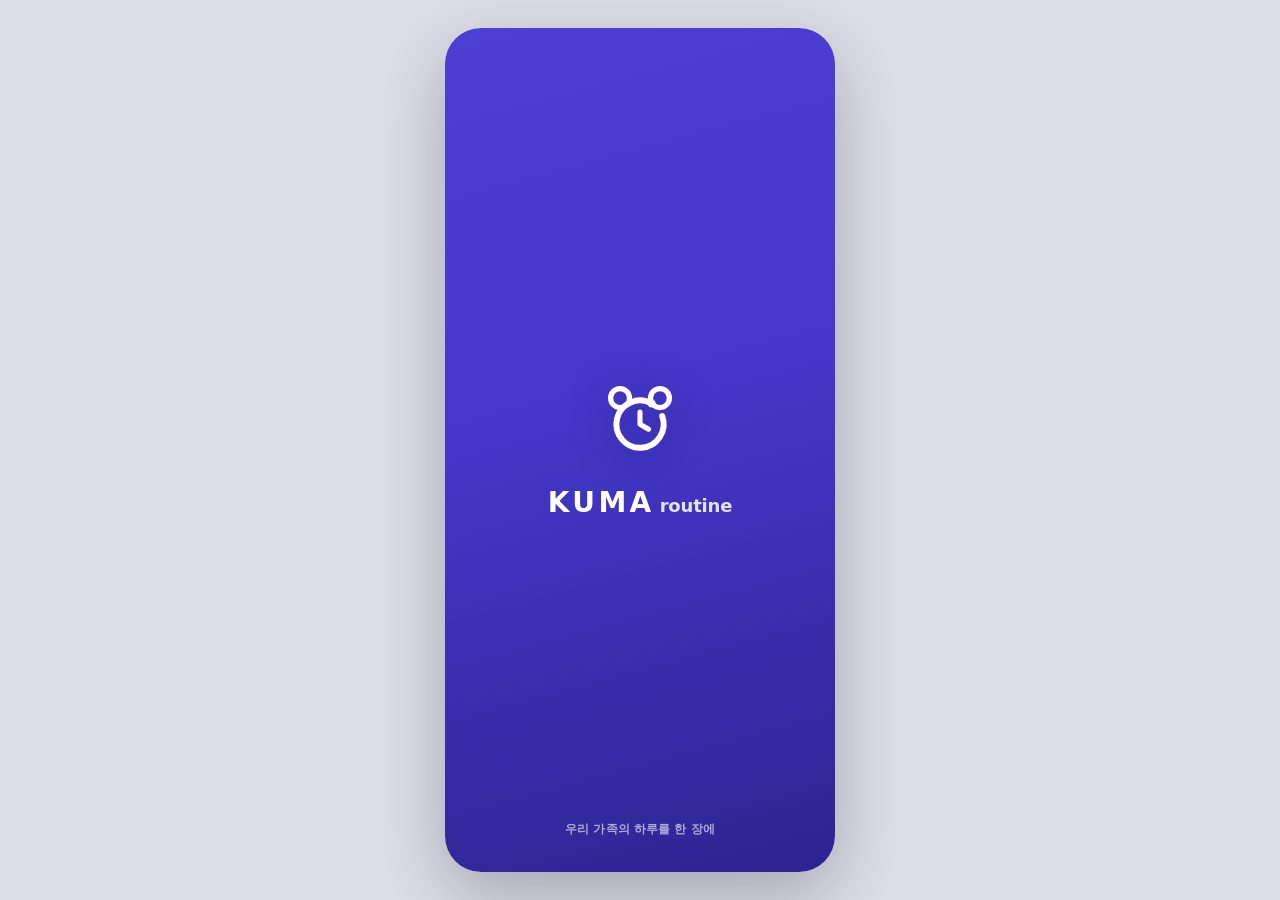
==== commit 24ade6bb: "워치 밝은 배색, 부모는 가족 일정 전환" ====
--- a/index.html
+++ b/index.html
@@ -10696,68 +10696,81 @@
   },
 
   css: `
-    body.wt{ background:#000; margin:0; display:block; }
+    body.wt{ background:#F4F4F8; margin:0; display:block; }
     body.wt #phone, body.wt .scrim, body.wt #sheet, body.wt #drawer, body.wt #toast{ display:none !important; }
     .wt-root{
-      position:fixed; inset:0; background:#000; color:#fff; overflow-y:auto;
+      position:fixed; inset:0; background:#F4F4F8; color:#1A1A24; overflow-y:auto;
       -webkit-overflow-scrolling:touch; overscroll-behavior:contain;
       font-family:-apple-system,BlinkMacSystemFont,'Apple SD Gothic Neo','Noto Sans KR',sans-serif;
       /* 원형 화면은 가장자리가 잘린다 — 위아래를 넉넉히 비운다 */
       padding:14% 9% 16%;
       box-sizing:border-box; text-align:center;
     }
-    .wt-top{ font-size:13px; font-weight:800; color:#8E8EA8; letter-spacing:.02em; }
-    .wt-name{ color:#B7AEFF; }
-    .wt-now{ font-size:12px; font-weight:700; color:#6E6E86; margin-top:2px; }
+    .wt-top{
+      display:inline-flex; align-items:center; gap:7px; padding:5px 4px;
+      font-size:14px; font-weight:800; color:#4A4A5A; letter-spacing:.01em;
+      background:none; border:0; -webkit-tap-highlight-color:transparent;
+    }
+    .wt-top.tap{ padding:6px 13px; border-radius:16px; background:#FFF;
+      box-shadow:0 1px 4px rgba(20,20,50,.10); cursor:pointer; }
+    .wt-name{ color:#4B3FD4; }
+    .wt-arw{ font-size:12px; color:#A8A8BC; font-weight:800; }
+    .wt-now{ font-size:12px; font-weight:700; color:#8E8EA8; margin-top:3px; }
+    .wt-fresh{ font-size:10.5px; font-weight:700; color:#A8A8BC; margin-top:2px; letter-spacing:.02em; }
+    .wt-fresh.err{ color:#C43F00; }
 
     .wt-card{
-      margin:13px 0; padding:15px 14px; border-radius:20px; background:#16161E;
-      border:1px solid #26262F; text-align:left;
-    }
-    .wt-card.next{ background:#1B1636; border-color:#4B3FD4; }
-    .wt-card.now{ background:#2A1508; border-color:#FF6A00; }
+      margin:12px 0; padding:15px 14px; border-radius:20px; background:#FFF;
+      border:1px solid #E8E8F0; text-align:left; box-shadow:0 2px 10px rgba(20,20,50,.06);
+    }
+    .wt-card.next{ background:#F2F0FF; border-color:#4B3FD4; }
+    .wt-card.now{ background:#FFF1E6; border-color:#FF6A00; }
     .wt-badge{
       display:inline-block; font-size:11px; font-weight:800; letter-spacing:.04em;
       padding:3px 9px; border-radius:9px; margin-bottom:7px;
     }
     .wt-card.next .wt-badge{ background:#4B3FD4; color:#fff; }
     .wt-card.now  .wt-badge{ background:#FF6A00; color:#fff; }
-    .wt-time{ font-size:26px; font-weight:800; line-height:1.1; letter-spacing:-.01em; }
-    .wt-title{ font-size:17px; font-weight:800; margin-top:3px; line-height:1.3; word-break:keep-all; }
-    .wt-memo{ font-size:13px; font-weight:600; color:#A0A0B8; margin-top:6px; line-height:1.5; word-break:keep-all; }
+    .wt-time{ font-size:27px; font-weight:800; line-height:1.1; letter-spacing:-.01em; color:#15151F; }
+    .wt-title{ font-size:17.5px; font-weight:800; margin-top:3px; line-height:1.3;
+      word-break:keep-all; color:#15151F; }
+    .wt-memo{ font-size:13px; font-weight:600; color:#5A5A6E; margin-top:6px; line-height:1.5; word-break:keep-all; }
 
     .wt-items{ display:flex; flex-wrap:wrap; gap:5px; margin-top:9px; }
     .wt-item{
       font-size:13px; font-weight:800; padding:6px 11px; border-radius:11px;
-      background:#2A2A36; color:#E6E6F0;
-    }
-    .wt-item.ok{ background:#1E4D35; color:#7FE0A8; }
+      background:#EDEDF4; color:#3A3A4C;
+    }
+    .wt-item.ok{ background:#DFF3E7; color:#1E7A50; }
     .wt-item.ok::before{ content:'✓ '; }
-    .wt-prep-t{ font-size:11.5px; font-weight:800; color:#6E6E86; margin-top:11px; letter-spacing:.03em; }
-
-    .wt-rest{ margin-top:16px; }
+    .wt-prep-t{ font-size:11.5px; font-weight:800; color:#8E8EA8; margin-top:11px; letter-spacing:.03em; }
+
+    .wt-rest{ margin-top:14px; background:#FFF; border-radius:18px; padding:2px 13px;
+      border:1px solid #E8E8F0; }
     .wt-row{
-      display:flex; align-items:baseline; gap:9px; padding:9px 2px;
-      border-top:1px solid #1E1E27; text-align:left;
-    }
-    .wt-row b{ font-size:14px; font-weight:800; color:#8E8EA8; flex:0 0 52px; font-variant-numeric:tabular-nums; }
-    .wt-row span{ font-size:15px; font-weight:700; flex:1; min-width:0; word-break:keep-all; }
-    .wt-row.done b, .wt-row.done span{ color:#4E4E60; text-decoration:line-through; }
-    .wt-row .wt-dot{ flex:0 0 auto; font-size:11px; color:#FF9A4D; }
-
-    .wt-empty{ margin-top:22%; font-size:15px; font-weight:700; color:#6E6E86; line-height:1.7; }
-    .wt-foot{ margin-top:18px; font-size:11px; font-weight:700; color:#4E4E60; line-height:1.7; }
+      display:flex; align-items:baseline; gap:9px; padding:10px 1px;
+      border-top:1px solid #EFEFF5; text-align:left;
+    }
+    .wt-row:first-child{ border-top:0; }
+    .wt-row b{ font-size:14px; font-weight:800; color:#6E6E86; flex:0 0 52px; font-variant-numeric:tabular-nums; }
+    .wt-row span{ font-size:15px; font-weight:700; flex:1; min-width:0; word-break:keep-all; color:#22222E; }
+    .wt-row.done b, .wt-row.done span{ color:#B0B0C2; text-decoration:line-through; }
+    .wt-row .wt-dot{ flex:0 0 auto; font-size:11px; color:#FF6A00; }
+
+    .wt-empty{ margin-top:20%; font-size:15px; font-weight:700; color:#8E8EA8; line-height:1.7; }
+    .wt-foot{ margin-top:16px; font-size:11px; font-weight:700; color:#A8A8BC; line-height:1.7; }
     .wt-btn{
       display:block; width:100%; margin-top:11px; padding:13px 0; border:0; border-radius:16px;
       background:#4B3FD4; color:#fff; font-size:14px; font-weight:800; cursor:pointer;
     }
-    .wt-btn.line{ background:transparent; border:1.5px solid #33333F; color:#8E8EA8; }
+    .wt-btn.line{ background:#FFF; border:1.5px solid #DCDCE6; color:#5A5A6E; }
     .wt-inp{
       width:100%; box-sizing:border-box; margin-top:11px; padding:12px 10px; border-radius:14px;
-      border:1.5px solid #33333F; background:#16161E; color:#fff; text-align:center;
+      border:1.5px solid #CFCFDC; background:#FFF; color:#15151F; text-align:center;
       font-size:17px; font-weight:800; letter-spacing:.12em; text-transform:uppercase;
     }
   `,
+
 
   init(){
     if(!this.active()) return;
@@ -10766,13 +10779,25 @@
     el.className = 'wt-root'; el.id = 'wtRoot';
     document.body.appendChild(el);
     this._root = el;
-    this.render();
-    /* 1분마다 다시 그린다 — 시간이 지나면 "다음 일정"이 바뀐다 */
+    /* 타이머를 먼저 걸어 둔다. 연결 화면(renderPair)이 뜨면 그쪽에서 도로 끈다 —
+       순서가 반대면 코드 입력 중에 타이머가 살아나 입력이 지워진다. */
     clearInterval(this._t);
     this._t = setInterval(() => this.render(), 60000);
-    this.pull();
+    this.render();
+    /* 셀룰러 단독일 때 배터리가 중요하다 — 화면이 켜져 있을 때만 받아온다.
+       워치는 손목을 내리면 곧바로 hidden 이 되므로 이걸로 충분하다.
+       연결 화면(코드 입력 중)에서는 아무것도 돌리지 않는다. */
+    if(this._pairing){ clearInterval(this._t); this._t = null; }
+    else { this.pull(); this._schedulePull(); }
+    document.addEventListener('visibilitychange', () => {
+      if(document.hidden){ clearInterval(this._p); this._p = null; return; }
+      if(this._pairing) return;                 // 코드 입력 중에는 건드리지 않는다
+      this.pull(); this._schedulePull(); this.render();
+    });
+  },
+  _schedulePull(){
     clearInterval(this._p);
-    this._p = setInterval(() => this.pull(), 180000);   // 3분마다 조용히 갱신
+    this._p = setInterval(() => { if(!document.hidden) this.pull(); }, 120000);
   },
 
   /* 읽기만 한다 — 워치에서 올리는 일은 없다 */
@@ -10797,9 +10822,49 @@
       const byUid = (s.members||[]).find(m => m.uid && m.uid === S._uid);
       if(byUid) s.meId = byUid.id;
       App.rollWeeks(); App.migrate();
-      try{ localStorage.setItem('haruk', JSON.stringify(s)); }catch(e){}
+      this._seen = Date.now(); this._netErr = false;
+      try{ localStorage.setItem('haruk', JSON.stringify(s)); localStorage.setItem('kuma.watch.seen', String(this._seen)); }catch(e){}
       this.render();
-    }catch(e){ /* 못 받아도 마지막으로 본 내용을 그대로 보여준다 */ }
+    }catch(e){
+      /* 못 받아도 마지막으로 본 내용을 그대로 보여준다 — 언제 기준인지만 알린다 */
+      this._netErr = true; this.render();
+    }
+  },
+
+  /* 마지막으로 받아온 시점 — 손목에서 "이거 최신인가?" 를 알 수 있게 */
+  _fresh(){
+    let at = this._seen;
+    if(!at){ try{ at = +localStorage.getItem('kuma.watch.seen') || 0; }catch(e){ at = 0; } }
+    if(!at) return this._netErr ? '연결 안 됨' : '';
+    const m = Math.floor((Date.now() - at) / 60000);
+    const ago = m < 1 ? '방금' : (m < 60 ? m + '분 전' : Math.floor(m/60) + '시간 전');
+    return this._netErr ? ('연결 안 됨 · ' + ago) : ago;
+  },
+
+  /* 부모(다른 사람 일정 보기 권한)는 가족을 돌려가며 볼 수 있다.
+     아이는 자기 것만 본다 — 폰과 같은 규칙이다. */
+  canSwitch(){ try{ return !!App.can('editOthers'); }catch(e){ return false; } },
+  viewable(){
+    if(!this.canSwitch()) return [App.meId()];
+    const me = App.meId();
+    const ids = (App.state.members||[]).map(m=>m.id);
+    return [me].concat(ids.filter(x=>x!==me));   // 나를 맨 앞에
+  },
+  vm(){
+    const list = this.viewable();
+    let v = this._vm;
+    if(!v){ try{ v = localStorage.getItem('kuma.watch.vm')||''; }catch(e){ v=''; } }
+    if(!v || list.indexOf(v) < 0) v = list[0];
+    this._vm = v;
+    return v;
+  },
+  cycle(dir){
+    const list = this.viewable();
+    if(list.length < 2) return;
+    const i = list.indexOf(this.vm());
+    this._vm = list[(i + (dir||1) + list.length) % list.length];
+    try{ localStorage.setItem('kuma.watch.vm', this._vm); }catch(e){}
+    this.render();
   },
 
   _hhmm(t){ return String(t||'').replace(/^0/,''); },
@@ -10808,6 +10873,11 @@
   render(){
     const el = this._root;
     if(!el) return;
+    /* 워치 키보드로 코드 한 줄 치는 데 1분이 넘게 걸린다.
+       그동안 타이머가 화면을 다시 그리면 입력이 통째로 날아간다. */
+    if(this._pairing) return;
+    const ae = document.activeElement;
+    if(ae && ae.tagName === 'INPUT' && el.contains(ae)) return;
     App.week = 0;
     App.day = new Date().getDay();
 
@@ -10815,16 +10885,19 @@
       return this.renderPair(el);
     }
 
-    const me = App.me() || {};
+    const vmId = this.vm();
+    const me = App.member(vmId) || {};
+    const multi = this.viewable().length > 1;
     const now = App.nowMin();
-    const list = App.evs(App.day, 0)
+    const list = App.evs(App.day, 0, vmId)
       .filter(e => App.canSee(e))
       .slice().sort((a,b) => this._min(a.s) - this._min(b.s));
 
     if(!list.length){
       el.innerHTML = `
-        <div class="wt-top">${esc(me.emoji||'')} <span class="wt-name">${esc(me.name||'')}</span></div>
+        <button class="wt-top ${multi?'tap':''}" id="wtWho">${multi?'<span class="wt-arw">‹</span>':''}${esc(me.emoji||'')} <span class="wt-name">${esc(me.name||'')}</span>${multi?'<span class="wt-arw">›</span>':''}</button>
         <div class="wt-empty">오늘은 일정이 없어요<br>푹 쉬어요 🌙</div>`;
+      this._bindWho(el);
       return;
     }
 
@@ -10847,8 +10920,9 @@
     }).join('');
 
     el.innerHTML = `
-      <div class="wt-top">${esc(me.emoji||'')} <span class="wt-name">${esc(me.name||'')}</span></div>
+      <button class="wt-top ${multi?'tap':''}" id="wtWho">${multi?'<span class="wt-arw">‹</span>':''}${esc(me.emoji||'')} <span class="wt-name">${esc(me.name||'')}</span>${multi?'<span class="wt-arw">›</span>':''}</button>
       <div class="wt-now">${['일','월','화','수','목','금','토'][App.day]}요일 · ${esc(this._hhmm(typeof toStr==='function'?toStr(now):''))}</div>
+      ${this._fresh()?`<div class="wt-fresh ${this._netErr?'err':''}">${esc(this._fresh())}</div>`:''}
 
       <div class="wt-card ${heroNow?'now':'next'}">
         <span class="wt-badge">${heroNow?'지금':'다음'}</span>
@@ -10859,11 +10933,29 @@
       </div>
 
       ${rest?`<div class="wt-rest">${rest}</div>`:''}
-      <div class="wt-foot">폰에서 고칠 수 있어요<br>손목에서는 보기만 합니다</div>`;
+      <div class="wt-foot">${multi?'이름을 눌러 가족을 바꿔요<br>':''}폰에서 고칠 수 있어요 · 손목에서는 보기만 합니다</div>`;
+    this._bindWho(el);
+  },
+
+  /* 이름을 누르거나 좌우로 쓸어 가족을 바꾼다 */
+  _bindWho(el){
+    const w = el.querySelector('#wtWho');
+    if(w) w.onclick = () => this.cycle(1);
+    if(this._swipeBound) return;
+    this._swipeBound = true;
+    let x0 = null;
+    el.addEventListener('touchstart', e => { x0 = e.touches[0].clientX; }, {passive:true});
+    el.addEventListener('touchend', e => {
+      if(x0 === null) return;
+      const dx = e.changedTouches[0].clientX - x0; x0 = null;
+      if(Math.abs(dx) > 55) this.cycle(dx < 0 ? 1 : -1);
+    }, {passive:true});
   },
 
   /* 폰에서 여는 안내 — 워치에 어떻게 띄우는지 */
-  watchUrl(){ return App.appUrl() + '?watch=1'; },
+  /* 워치에서 손으로 치기 쉬운 짧은 주소 — 물음표도 등호도 없다 */
+  watchUrl(){ return App.appUrl().replace(/\/$/,'') + '/w'; },
+  watchUrlLong(){ return App.appUrl() + '?watch=1'; },
   openInfo(){
     const u = this.watchUrl();
     App.sheet('갤럭시 워치에서 보기', `
@@ -10876,22 +10968,65 @@
           <span class="in-step-tx">워치에 <b>Samsung Internet</b> 을 설치하세요<br>
             <small style="color:var(--muted)">갤럭시 스토어 · 워치용 브라우저</small></span></div>
         <div class="in-step"><span class="in-num">2</span>
-          <span class="in-step-tx">아래 주소를 워치 브라우저에 넣고 <b>즐겨찾기</b> 하세요</span></div>
+          <span class="in-step-tx">아래 주소를 워치 브라우저에 넣고 <b>즐겨찾기</b> 하세요<br>
+            <small style="color:var(--muted)">음성 입력을 쓰면 빠릅니다</small></span></div>
         <div class="in-step"><span class="in-num">3</span>
           <span class="in-step-tx">처음 한 번 <b>초대 코드</b>를 넣으면 끝이에요</span></div>
       </div>
-      <div class="sy-code" style="font-size:12px;letter-spacing:0;height:auto;padding:13px 10px;margin-top:14px;word-break:break-all">${esc(u)}</div>
+      <div class="field" style="margin-top:14px">
+        <label>누구의 일정을 볼까요?</label>
+        <div class="iv-list" id="wtWho">
+          ${App.state.members.map(m=>`<button class="iv-opt ${m.id===App.meId()?'on':''}" data-id="${esc(m.id)}">
+            <span class="iv-av">${esc(m.emoji)}</span>
+            <span class="iv-tx"><b>${esc(m.name)}</b><small>${esc(ROLE_LABEL[m.role]||'아이')}</small></span>
+          </button>`).join('')}
+        </div>
+      </div>
+      <div class="sy-code" id="wtUrl" style="font-size:12px;letter-spacing:0;height:auto;padding:13px 10px;word-break:break-all">${esc(u)}</div>
       <button class="btn full" id="wtCopy">주소 복사하기</button>
+      <p class="sy-note" id="wtHint">위에서 사람을 고르면 <b>코드가 들어간 주소</b>로 바뀝니다.
+        그 주소를 워치에 넣으면 <b>코드를 따로 칠 필요가 없어요.</b></p>
+      <div class="panel" style="padding:13px 15px;margin-top:14px">
+        <div style="font-size:12.5px;font-weight:800;color:var(--ink);margin-bottom:6px">셀룰러 단독으로 쓸 때</div>
+        <div style="font-size:12px;font-weight:700;color:var(--ink2);line-height:1.7">
+          <b style="color:#1E7A50">○ 이 화면은 됩니다</b> — 워치가 직접 인터넷에 붙어 받아옵니다. 폰이 꺼져 있어도 열려요.<br>
+          <b style="color:#C43F00">× 알림은 안 됩니다</b> — 폰 알림을 손목에 비추는 방식이라 폰이 곁에 있어야 합니다.
+        </div>
+      </div>
       <p class="sy-note">
         워치는 <b>보기 전용</b>이에요. 손목에서 고치거나 지울 수 없고,
         가족의 자리를 차지하지도 않습니다.<br>
-        타자가 번거로우면 <b>기기 알림</b>을 켜 두세요 — 곧 시작하는 일정이 손목에 저절로 뜹니다.
+        화면 위에 <b>언제 기준인지</b>가 작게 뜨니, 신호가 없을 땐 그걸 보고 판단하세요.<br>
+        주소·코드 입력이 번거로우면 워치 브라우저의 <b>음성 입력</b>을 쓰면 빠릅니다.
       </p>`,
       `<button class="btn line full" id="wtC">닫기</button>`, (b,f) => {
       f.querySelector('#wtC').onclick = () => App.closeSheet();
+      let url = u;
+      const urlEl = b.querySelector('#wtUrl');
+      const pick = async (id, btn) => {
+        b.querySelectorAll('#wtWho .iv-opt').forEach(x => x.classList.toggle('on', x === btn));
+        const m = App.member(id);
+        if(m && m.role === 'master'){
+          url = u; urlEl.textContent = url;
+          b.querySelector('#wtHint').innerHTML = '마스터는 초대 코드를 만들 수 없어요 · 워치에서 다른 사람을 골라 주세요';
+          return;
+        }
+        urlEl.textContent = '코드 만드는 중…';
+        try{
+          const tok = await ModSync.createInvite(id);       // 이미 있으면 그대로 돌려준다
+          url = u + '#' + tok;
+          urlEl.textContent = url;
+          b.querySelector('#wtHint').innerHTML =
+            `이 주소를 워치에 넣으면 <b>${esc(m.name)}</b>의 일정이 바로 열려요. 코드를 칠 필요가 없습니다.`;
+        }catch(e){
+          url = u; urlEl.textContent = url;
+          b.querySelector('#wtHint').textContent = e.message || '코드를 만들지 못했어요';
+        }
+      };
+      b.querySelectorAll('#wtWho .iv-opt').forEach(o => o.onclick = () => pick(o.dataset.id, o));
       b.querySelector('#wtCopy').onclick = () => {
         if(navigator.clipboard && navigator.clipboard.writeText)
-          navigator.clipboard.writeText(u).then(() => App.toast('주소를 복사했어요'))
+          navigator.clipboard.writeText(url).then(() => App.toast('주소를 복사했어요'))
             .catch(() => App.toast('복사에 실패했어요'));
         else App.toast('복사에 실패했어요');
       };
@@ -10900,12 +11035,24 @@
 
   /* 워치를 처음 열었을 때 — 초대 코드 한 번만 받는다 */
   renderPair(el){
+    this._pairing = true;
+    clearInterval(this._t); this._t = null;      // 그리는 타이머를 멈춘다
+    clearInterval(this._p); this._p = null;      // 받아오는 타이머도 멈춘다
     el.innerHTML = `
       <div class="wt-top">KUMA <span class="wt-name">routine</span></div>
       <div class="wt-empty" style="margin-top:12%">가족 초대 코드를<br>한 번만 넣어 주세요</div>
-      <input class="wt-inp" id="wtCode" placeholder="ABCD-1234" maxlength="9">
+      <input class="wt-inp" id="wtCode" placeholder="ABCD-1234" maxlength="9"
+        type="text" autocomplete="off" autocorrect="off" autocapitalize="characters"
+        spellcheck="false" enterkeyhint="go">
       <button class="wt-btn" id="wtGo">연결하기</button>
       <div class="wt-foot">폰에서 <b>가족 초대하기</b> 로 받은 코드예요.<br>워치는 보기만 하므로 자리를 뺏지 않아요.</div>`;
+    const inp = el.querySelector('#wtCode');
+    /* 주소 뒤에 코드를 붙여 오면(…/w#ABCD-1234) 타자 없이 바로 연결한다 */
+    let fromUrl = '';
+    try{ fromUrl = decodeURIComponent((location.hash||'').replace(/^#/,'')).trim().toUpperCase(); }catch(e){}
+    if(/^[A-Z0-9]{4}-?[A-Z0-9]{4}$/.test(fromUrl)){
+      inp.value = fromUrl.length === 8 ? fromUrl.slice(0,4)+'-'+fromUrl.slice(4) : fromUrl;
+    }
     const go = el.querySelector('#wtGo');
     go.onclick = async () => {
       const v = (el.querySelector('#wtCode').value||'').trim().toUpperCase();
@@ -10916,6 +11063,11 @@
         App.state.sync.group = inv.group;
         App.state.meId = inv.member;
         try{ localStorage.setItem('haruk', JSON.stringify(App.state)); }catch(e){}
+        this._pairing = false;
+        try{ history.replaceState(null,'',location.pathname+location.search); }catch(e){}  // 주소에서 코드를 지운다
+        clearInterval(this._t);
+        this._t = setInterval(() => this.render(), 60000);
+        this._schedulePull();
         await this.pull();
         this.render();
       }catch(e){
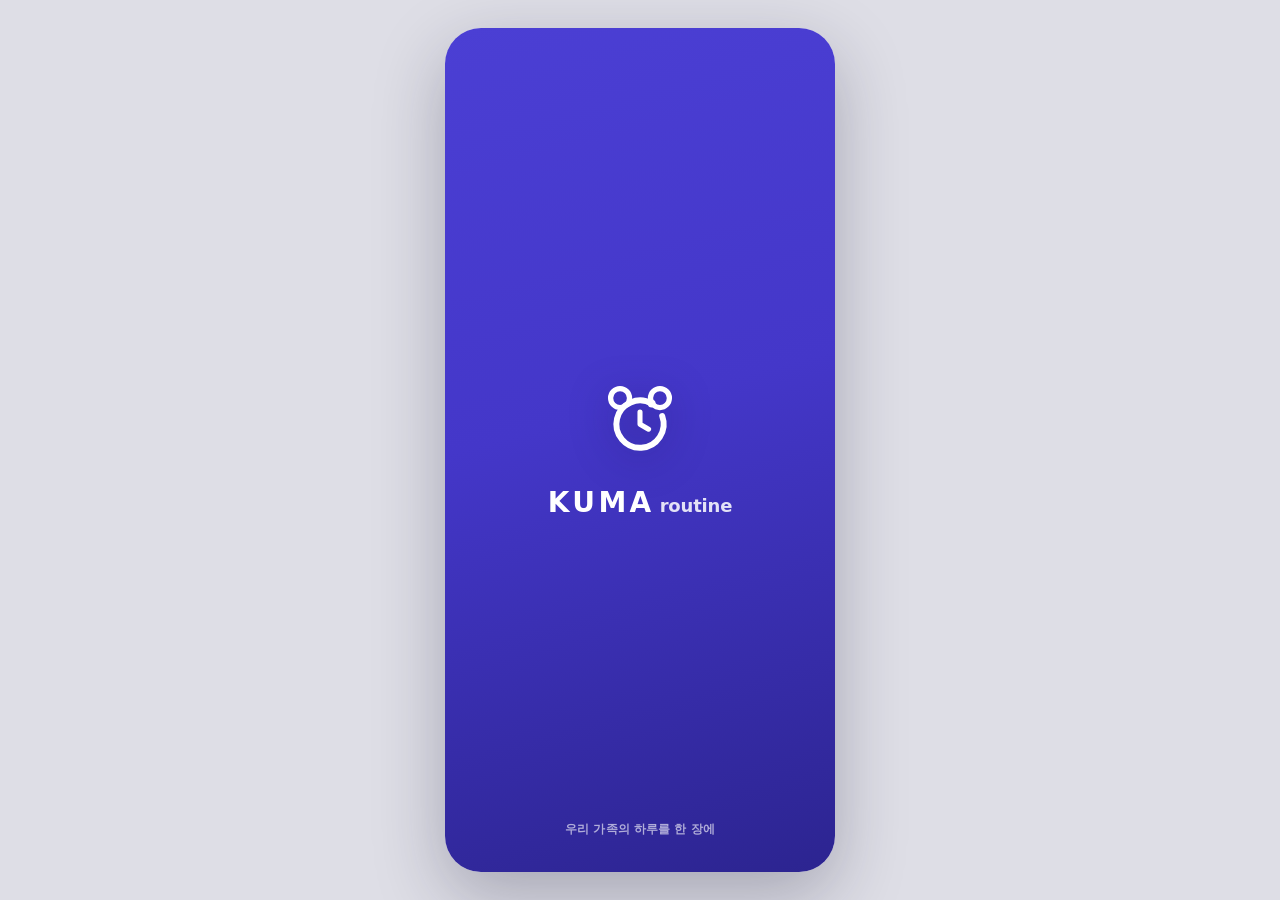
==== commit 33f574ec: "워치에 현재 시간 라인과 일정 고유색 복원, 진행 중 카드 강조" ====
--- a/index.html
+++ b/index.html
@@ -10719,31 +10719,49 @@
     .wt-fresh{ font-size:10.5px; font-weight:700; color:#A8A8BC; margin-top:2px; letter-spacing:.02em; }
     .wt-fresh.err{ color:#C43F00; }
 
+    /* 카드는 폰과 같은 색을 쓴다 — 일정마다 자기 색이 있다 */
     .wt-card{
-      margin:12px 0; padding:15px 14px; border-radius:20px; background:#FFF;
-      border:1px solid #E8E8F0; text-align:left; box-shadow:0 2px 10px rgba(20,20,50,.06);
-    }
-    .wt-card.next{ background:#F2F0FF; border-color:#4B3FD4; }
-    .wt-card.now{ background:#FFF1E6; border-color:#FF6A00; }
+      position:relative; margin:12px 0; padding:15px 14px; border-radius:20px;
+      background:var(--wc,#FFF); color:var(--wk,#15151F);
+      border:1px solid rgba(20,20,50,.07); text-align:left;
+      box-shadow:0 2px 10px rgba(20,20,50,.08);
+    }
+    /* 진행 중 — 폰처럼 오렌지 링으로 또렷하게 세운다 */
+    .wt-card.now{
+      border:2.5px solid #FF6A00;
+      box-shadow:0 0 0 4px rgba(255,106,0,.14), 0 6px 18px rgba(255,106,0,.22);
+    }
+    .wt-card.next{ border:2px solid rgba(75,63,212,.55); box-shadow:0 4px 14px rgba(75,63,212,.16); }
     .wt-badge{
       display:inline-block; font-size:11px; font-weight:800; letter-spacing:.04em;
-      padding:3px 9px; border-radius:9px; margin-bottom:7px;
+      padding:3px 10px; border-radius:10px; margin-bottom:7px;
     }
     .wt-card.next .wt-badge{ background:#4B3FD4; color:#fff; }
     .wt-card.now  .wt-badge{ background:#FF6A00; color:#fff; }
-    .wt-time{ font-size:27px; font-weight:800; line-height:1.1; letter-spacing:-.01em; color:#15151F; }
+    .wt-time{ font-size:27px; font-weight:800; line-height:1.1; letter-spacing:-.01em; color:inherit; }
     .wt-title{ font-size:17.5px; font-weight:800; margin-top:3px; line-height:1.3;
-      word-break:keep-all; color:#15151F; }
-    .wt-memo{ font-size:13px; font-weight:600; color:#5A5A6E; margin-top:6px; line-height:1.5; word-break:keep-all; }
+      word-break:keep-all; color:inherit; }
+    .wt-memo{ font-size:13px; font-weight:600; opacity:.78; margin-top:6px; line-height:1.5; word-break:keep-all; }
+
+    /* 현재 시간 라인 — 폰의 오렌지 라인을 그대로 가져왔다 */
+    .wt-nowline{ position:relative; height:3px; margin:16px 0 14px; background:#FF6A00;
+      border-radius:2px; }
+    .wt-nowline i{
+      position:absolute; left:0; top:-13px; background:#FF6A00; color:#fff;
+      font-size:12px; font-weight:800; font-variant-numeric:tabular-nums; font-style:normal;
+      padding:4px 10px; border-radius:16px; box-shadow:0 3px 10px rgba(255,90,0,.4);
+    }
 
     .wt-items{ display:flex; flex-wrap:wrap; gap:5px; margin-top:9px; }
+    /* 칩도 카드 색 위에서 읽혀야 한다 — 카드의 글자색을 옅게 깔고 그 위에 올린다 */
     .wt-item{
       font-size:13px; font-weight:800; padding:6px 11px; border-radius:11px;
-      background:#EDEDF4; color:#3A3A4C;
-    }
-    .wt-item.ok{ background:#DFF3E7; color:#1E7A50; }
+      background:rgba(255,255,255,.72); color:#2A2A38;
+    }
+    .wt-item.ok{ background:rgba(255,255,255,.9); color:#1E7A50; }
     .wt-item.ok::before{ content:'✓ '; }
-    .wt-prep-t{ font-size:11.5px; font-weight:800; color:#8E8EA8; margin-top:11px; letter-spacing:.03em; }
+    .wt-prep-t{ font-size:11.5px; font-weight:800; color:inherit; opacity:.72;
+      margin-top:11px; letter-spacing:.03em; }
 
     .wt-rest{ margin-top:14px; background:#FFF; border-radius:18px; padding:2px 13px;
       border:1px solid #E8E8F0; }
@@ -10752,10 +10770,18 @@
       border-top:1px solid #EFEFF5; text-align:left;
     }
     .wt-row:first-child{ border-top:0; }
-    .wt-row b{ font-size:14px; font-weight:800; color:#6E6E86; flex:0 0 52px; font-variant-numeric:tabular-nums; }
+    .wt-row em{ flex:0 0 auto; width:7px; height:7px; border-radius:50%; background:var(--wc,#CFCFDC); }
+    .wt-row b{ font-size:14px; font-weight:800; color:#6E6E86; flex:0 0 50px; font-variant-numeric:tabular-nums; }
     .wt-row span{ font-size:15px; font-weight:700; flex:1; min-width:0; word-break:keep-all; color:#22222E; }
+    /* 흐리게 하는 건 "다녀옴" 체크한 것뿐이다 */
     .wt-row.done b, .wt-row.done span{ color:#B0B0C2; text-decoration:line-through; }
+    .wt-row.done em{ opacity:.35; }
+    /* 지났는데 아직 체크 안 한 일정 — 또렷하게 두고 시간만 표시를 바꾼다 */
+    .wt-row.over b{ color:#C43F00; }
     .wt-row .wt-dot{ flex:0 0 auto; font-size:11px; color:#FF6A00; }
+    .wt-row .wt-ck{ flex:0 0 auto; font-size:12px; font-style:normal; color:#1E7A50; font-weight:800; }
+    /* 큰 카드가 목록 사이에 끼므로 위아래 간격을 맞춘다 */
+    .wt-rest + .wt-card, .wt-card + .wt-rest{ margin-top:10px; }
 
     .wt-empty{ margin-top:20%; font-size:15px; font-weight:700; color:#8E8EA8; line-height:1.7; }
     .wt-foot{ margin-top:16px; font-size:11px; font-weight:700; color:#A8A8BC; line-height:1.7; }
@@ -10867,6 +10893,12 @@
     this.render();
   },
 
+  /* 보고 있는 사람 기준의 "다녀옴" 체크 (App.doneKey 는 내 시점이라 쓰지 않는다) */
+  _isDone(id, vmId){
+    const k = (vmId||this.vm()) + '|' + App.day + '|' + id;
+    return !!(App.state.doneEv||{})[k];
+  },
+
   _hhmm(t){ return String(t||'').replace(/^0/,''); },
   _min(t){ const [h,m] = String(t||'0:0').split(':').map(Number); return (h||0)*60 + (m||0); },
 
@@ -10901,38 +10933,64 @@
       return;
     }
 
-    /* 지금 진행 중인 것이 있으면 그것을, 없으면 다음 것을 크게 */
+    /* 카드는 언제나 시간 순서대로 둔다.
+       지금(또는 다음) 일정만 그 자리에서 크게 보일 뿐, 순서를 바꾸지 않는다. */
     const cur  = list.find(e => this._min(e.s) <= now && now < this._min(e.e));
-    const next = cur || list.find(e => this._min(e.s) > now);
-    const hero = next || list[list.length - 1];
-    const heroNow = !!cur;
-
-    const items = (hero.items||[]).map(x =>
-      `<span class="wt-item ${App.isPacked&&App.isPacked(hero.id,x)?'ok':''}">${esc(x)}</span>`).join('');
-
-    const rest = list.filter(e => e !== hero).map(e => {
-      const past = this._min(e.e) <= now;
-      return `<div class="wt-row ${past?'done':''}">
+    const hero = cur || list.find(e => this._min(e.s) > now) || null;
+
+    /* 흐리게 하는 기준은 "시간이 지났는가" 가 아니라 "다녀왔다고 체크했는가" 다.
+       체크하지 않은 일정은 지났더라도 또렷하게 보여야 미리 챙길 수 있다. */
+    const rows = list.map(e => {
+      const done = this._isDone(e.id, vmId);
+      const over = !done && this._min(e.e) <= now;      // 지났는데 아직 체크 안 함
+      const col  = (typeof CFILL === 'function') ? CFILL(e.c) : {fill:'#DCC9A2', ink:'#FFFFFF'};
+      const style = `--wc:${col.fill};--wk:${col.ink}`;
+      if(e === hero){
+        const items = (e.items||[]).map(x =>
+          `<span class="wt-item ${App.isPacked&&App.isPacked(e.id,x)?'ok':''}">${esc(x)}</span>`).join('');
+        return `<div class="wt-card ${cur?'now':'next'}" style="${style}">
+          <span class="wt-badge">${cur?'진행 중':'다음'}</span>
+          <div class="wt-time">${esc(this._hhmm(e.s))}</div>
+          <div class="wt-title">${esc(e.t)}</div>
+          ${e.memo?`<div class="wt-memo">${esc(e.memo)}</div>`:''}
+          ${items?`<div class="wt-prep-t">준비물</div><div class="wt-items">${items}</div>`:''}
+        </div>`;
+      }
+      return `<div class="wt-row ${done?'done':''} ${over?'over':''}" style="${style}">
+        <em></em>
         <b>${esc(this._hhmm(e.s))}</b>
         <span>${esc(e.t)}</span>
-        ${(e.items&&e.items.length)?`<i class="wt-dot">🎒</i>`:''}
+        ${done?'<i class="wt-ck">✓</i>':((e.items&&e.items.length)?`<i class="wt-dot">🎒</i>`:'')}
       </div>`;
-    }).join('');
+    });
+
+    /* 현재 시간 라인 — 지금 시각이 끼어드는 자리를 찾는다 (폰과 같은 규칙) */
+    const nowAt = (()=>{
+      if(cur) return -1;                                  // 진행 중이면 그 카드가 곧 현재다
+      let i = 0;
+      while(i < list.length && this._min(list[i].s) <= now) i++;
+      return i;                                           // i 번째 앞에 라인을 넣는다
+    })();
+    const nowHTML = `<div class="wt-nowline"><i>${esc(this._hhmm(typeof toStr==='function'?toStr(now):''))}</i></div>`;
+
+    /* 큰 카드와 현재 시간 라인을 기준으로 앞뒤를 묶는다 — 순서는 그대로 */
+    const hi = hero ? list.indexOf(hero) : -1;
+    let out = '';
+    let buf = [];
+    const flush = () => { if(buf.length){ out += `<div class="wt-rest">${buf.join('')}</div>`; buf = []; } };
+    for(let i = 0; i < rows.length; i++){
+      if(i === nowAt){ flush(); out += nowHTML; }
+      if(i === hi){ flush(); out += rows[i]; }
+      else buf.push(rows[i]);
+    }
+    flush();
+    if(nowAt === rows.length) out += nowHTML;             // 하루의 모든 일정이 지난 경우
 
     el.innerHTML = `
       <button class="wt-top ${multi?'tap':''}" id="wtWho">${multi?'<span class="wt-arw">‹</span>':''}${esc(me.emoji||'')} <span class="wt-name">${esc(me.name||'')}</span>${multi?'<span class="wt-arw">›</span>':''}</button>
-      <div class="wt-now">${['일','월','화','수','목','금','토'][App.day]}요일 · ${esc(this._hhmm(typeof toStr==='function'?toStr(now):''))}</div>
+      <div class="wt-now">${['일','월','화','수','목','금','토'][App.day]}요일</div>
       ${this._fresh()?`<div class="wt-fresh ${this._netErr?'err':''}">${esc(this._fresh())}</div>`:''}
-
-      <div class="wt-card ${heroNow?'now':'next'}">
-        <span class="wt-badge">${heroNow?'지금':'다음'}</span>
-        <div class="wt-time">${esc(this._hhmm(hero.s))}</div>
-        <div class="wt-title">${esc(hero.t)}</div>
-        ${hero.memo?`<div class="wt-memo">${esc(hero.memo)}</div>`:''}
-        ${items?`<div class="wt-prep-t">준비물</div><div class="wt-items">${items}</div>`:''}
-      </div>
-
-      ${rest?`<div class="wt-rest">${rest}</div>`:''}
+      ${out}
       <div class="wt-foot">${multi?'이름을 눌러 가족을 바꿔요<br>':''}폰에서 고칠 수 있어요 · 손목에서는 보기만 합니다</div>`;
     this._bindWho(el);
   },
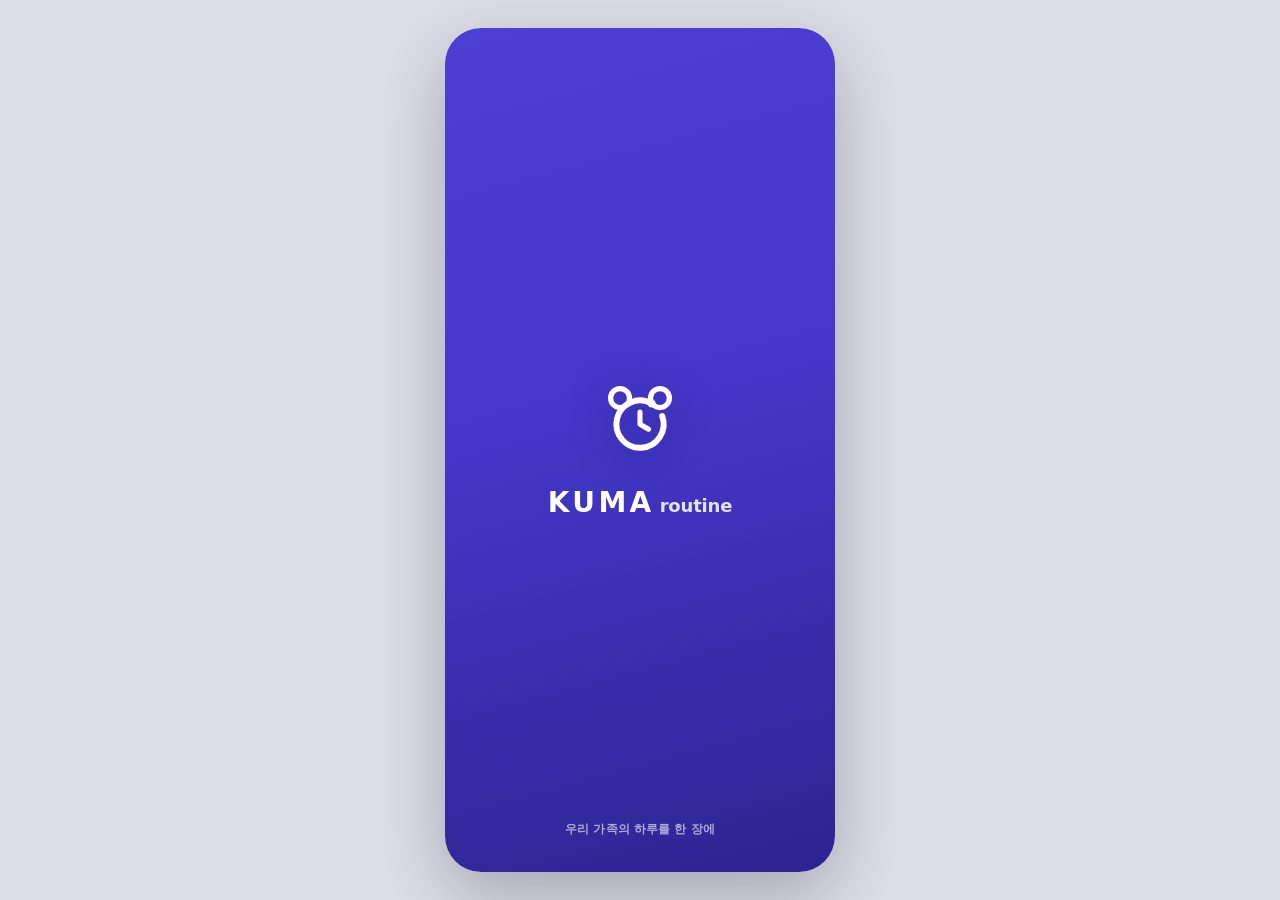
==== commit 14a5a396: "워치의 나머지 일정도 폰과 같은 색 카드로" ====
--- a/index.html
+++ b/index.html
@@ -10763,25 +10763,27 @@
     .wt-prep-t{ font-size:11.5px; font-weight:800; color:inherit; opacity:.72;
       margin-top:11px; letter-spacing:.03em; }
 
-    .wt-rest{ margin-top:14px; background:#FFF; border-radius:18px; padding:2px 13px;
-      border:1px solid #E8E8F0; }
+    /* 나머지 일정도 폰과 같은 색 카드다 — 크기만 줄인다 */
+    .wt-rest{ display:flex; flex-direction:column; gap:9px; margin:9px 0; }
     .wt-row{
-      display:flex; align-items:baseline; gap:9px; padding:10px 1px;
-      border-top:1px solid #EFEFF5; text-align:left;
-    }
-    .wt-row:first-child{ border-top:0; }
-    .wt-row em{ flex:0 0 auto; width:7px; height:7px; border-radius:50%; background:var(--wc,#CFCFDC); }
-    .wt-row b{ font-size:14px; font-weight:800; color:#6E6E86; flex:0 0 50px; font-variant-numeric:tabular-nums; }
-    .wt-row span{ font-size:15px; font-weight:700; flex:1; min-width:0; word-break:keep-all; color:#22222E; }
+      display:flex; align-items:center; gap:10px; padding:12px 13px; text-align:left;
+      border-radius:16px; background:var(--wc,#EDEDF4); color:var(--wk,#2A2A38);
+      border:1px solid rgba(20,20,50,.07); box-shadow:0 1px 6px rgba(20,20,50,.07);
+    }
+    .wt-row b{ font-size:15px; font-weight:800; flex:0 0 auto; font-variant-numeric:tabular-nums;
+      color:inherit; opacity:.92; }
+    .wt-row span{ font-size:15.5px; font-weight:800; flex:1; min-width:0; word-break:keep-all; color:inherit; }
     /* 흐리게 하는 건 "다녀옴" 체크한 것뿐이다 */
-    .wt-row.done b, .wt-row.done span{ color:#B0B0C2; text-decoration:line-through; }
-    .wt-row.done em{ opacity:.35; }
-    /* 지났는데 아직 체크 안 한 일정 — 또렷하게 두고 시간만 표시를 바꾼다 */
-    .wt-row.over b{ color:#C43F00; }
-    .wt-row .wt-dot{ flex:0 0 auto; font-size:11px; color:#FF6A00; }
-    .wt-row .wt-ck{ flex:0 0 auto; font-size:12px; font-style:normal; color:#1E7A50; font-weight:800; }
-    /* 큰 카드가 목록 사이에 끼므로 위아래 간격을 맞춘다 */
-    .wt-rest + .wt-card, .wt-card + .wt-rest{ margin-top:10px; }
+    .wt-row.done{ filter:saturate(.25) brightness(1.1); box-shadow:none; }
+    .wt-row.done b, .wt-row.done span{ opacity:.5; text-decoration:line-through; }
+    /* 지났는데 아직 체크 안 한 일정 — 색은 그대로 두고 왼쪽에 띠만 세운다 */
+    .wt-row{ position:relative; overflow:hidden; }
+    .wt-row.over::before{
+      content:''; position:absolute; left:0; top:0; bottom:0; width:5px; background:#C43F00;
+    }
+    .wt-row.over{ padding-left:16px; }
+    .wt-row .wt-dot{ flex:0 0 auto; font-size:12px; opacity:.85; }
+    .wt-row .wt-ck{ flex:0 0 auto; font-size:13px; font-style:normal; font-weight:800; opacity:.8; }
 
     .wt-empty{ margin-top:20%; font-size:15px; font-weight:700; color:#8E8EA8; line-height:1.7; }
     .wt-foot{ margin-top:16px; font-size:11px; font-weight:700; color:#A8A8BC; line-height:1.7; }
@@ -10899,6 +10901,17 @@
     return !!(App.state.doneEv||{})[k];
   },
 
+  /* 폰은 카드가 커서 흰 글씨가 읽히지만, 워치의 작은 카드에서는 묻힌다.
+     색(아이덴티티)은 그대로 두고 글자색만 대비를 보고 고른다. */
+  _ink(fill, preferred){
+    const m = String(fill||'').match(/^#?([0-9a-f]{6})$/i);
+    if(!m) return preferred || '#2A2A38';
+    const n = parseInt(m[1],16);
+    const r = (n>>16)&255, g = (n>>8)&255, bl = n&255;
+    const lum = (0.299*r + 0.587*g + 0.114*bl) / 255;
+    return lum > 0.62 ? '#2A2A38' : (preferred || '#FFFFFF');
+  },
+
   _hhmm(t){ return String(t||'').replace(/^0/,''); },
   _min(t){ const [h,m] = String(t||'0:0').split(':').map(Number); return (h||0)*60 + (m||0); },
 
@@ -10944,7 +10957,8 @@
       const done = this._isDone(e.id, vmId);
       const over = !done && this._min(e.e) <= now;      // 지났는데 아직 체크 안 함
       const col  = (typeof CFILL === 'function') ? CFILL(e.c) : {fill:'#DCC9A2', ink:'#FFFFFF'};
-      const style = `--wc:${col.fill};--wk:${col.ink}`;
+      const style     = `--wc:${col.fill};--wk:${col.ink}`;                    // 큰 카드는 폰과 똑같이
+      const styleMini = `--wc:${col.fill};--wk:${this._ink(col.fill, col.ink)}`; // 작은 카드는 대비 보정
       if(e === hero){
         const items = (e.items||[]).map(x =>
           `<span class="wt-item ${App.isPacked&&App.isPacked(e.id,x)?'ok':''}">${esc(x)}</span>`).join('');
@@ -10956,8 +10970,7 @@
           ${items?`<div class="wt-prep-t">준비물</div><div class="wt-items">${items}</div>`:''}
         </div>`;
       }
-      return `<div class="wt-row ${done?'done':''} ${over?'over':''}" style="${style}">
-        <em></em>
+      return `<div class="wt-row ${done?'done':''} ${over?'over':''}" style="${styleMini}">
         <b>${esc(this._hhmm(e.s))}</b>
         <span>${esc(e.t)}</span>
         ${done?'<i class="wt-ck">✓</i>':((e.items&&e.items.length)?`<i class="wt-dot">🎒</i>`:'')}
